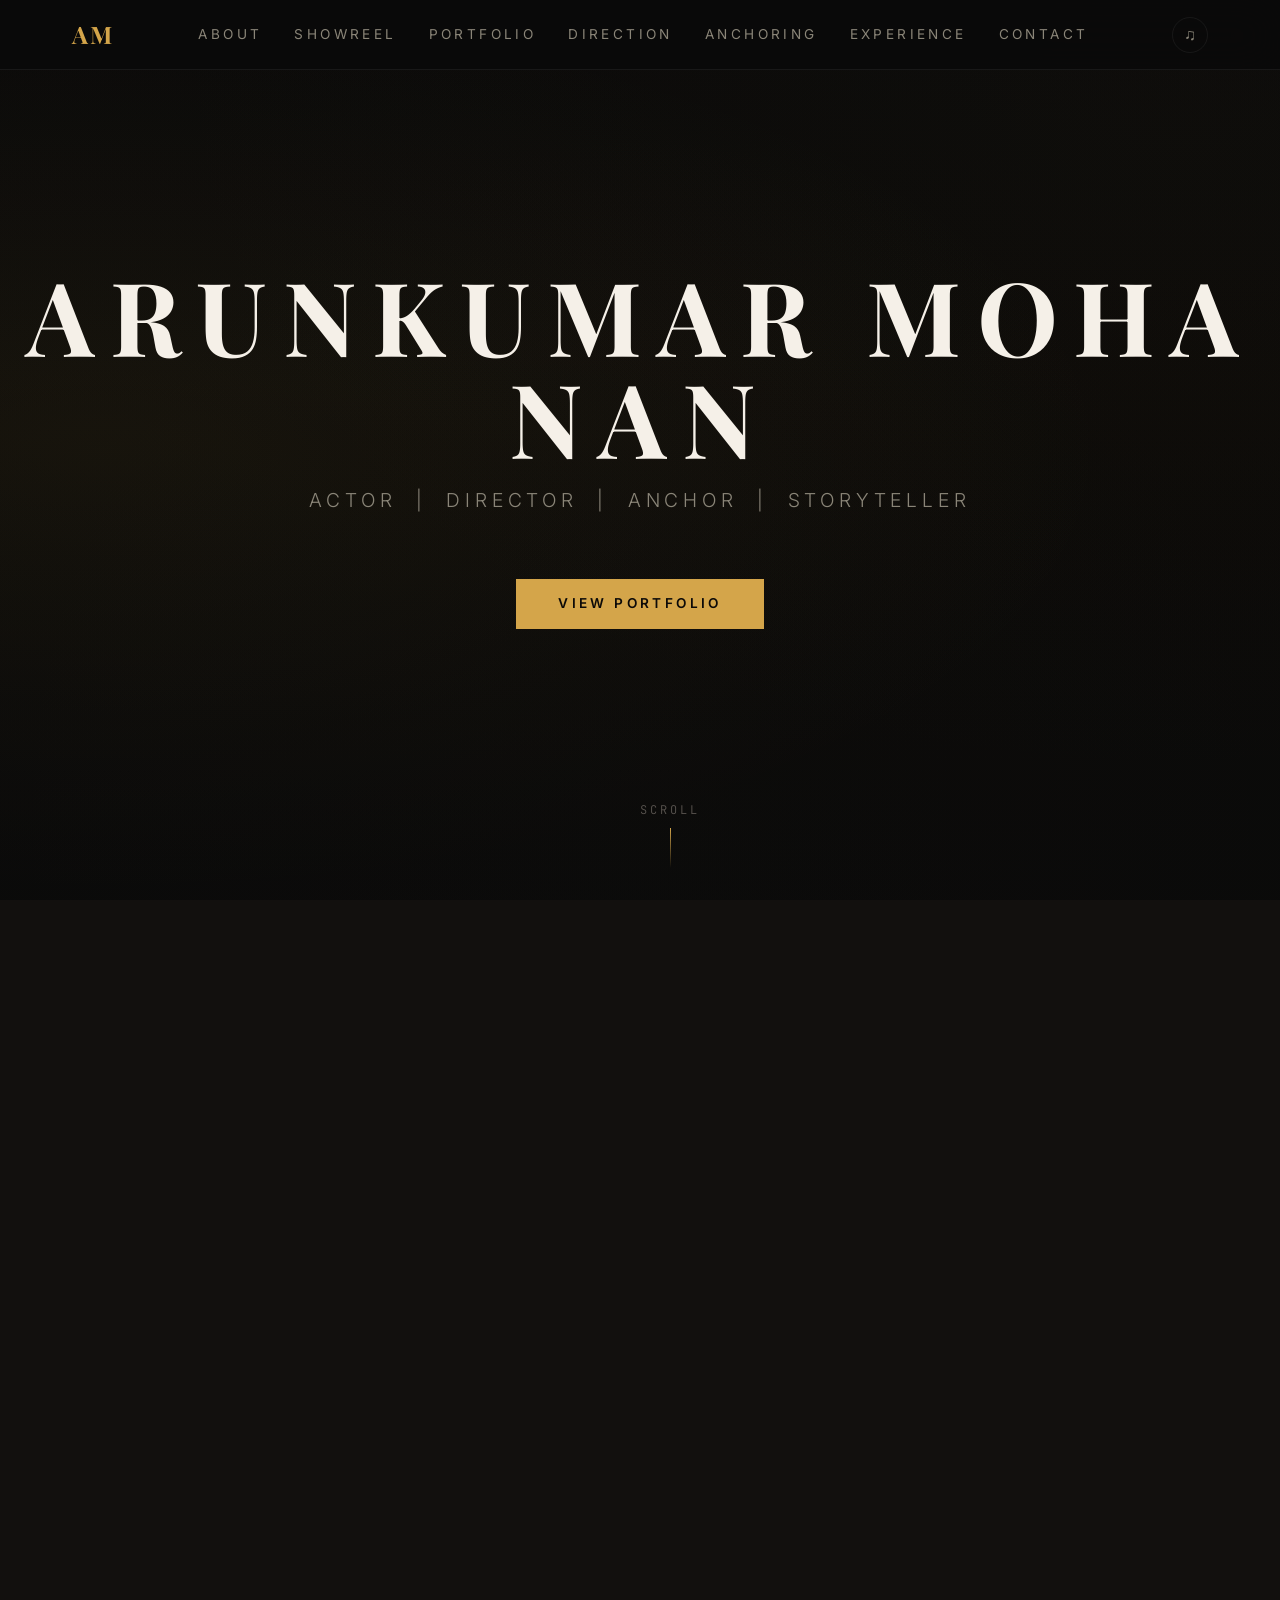
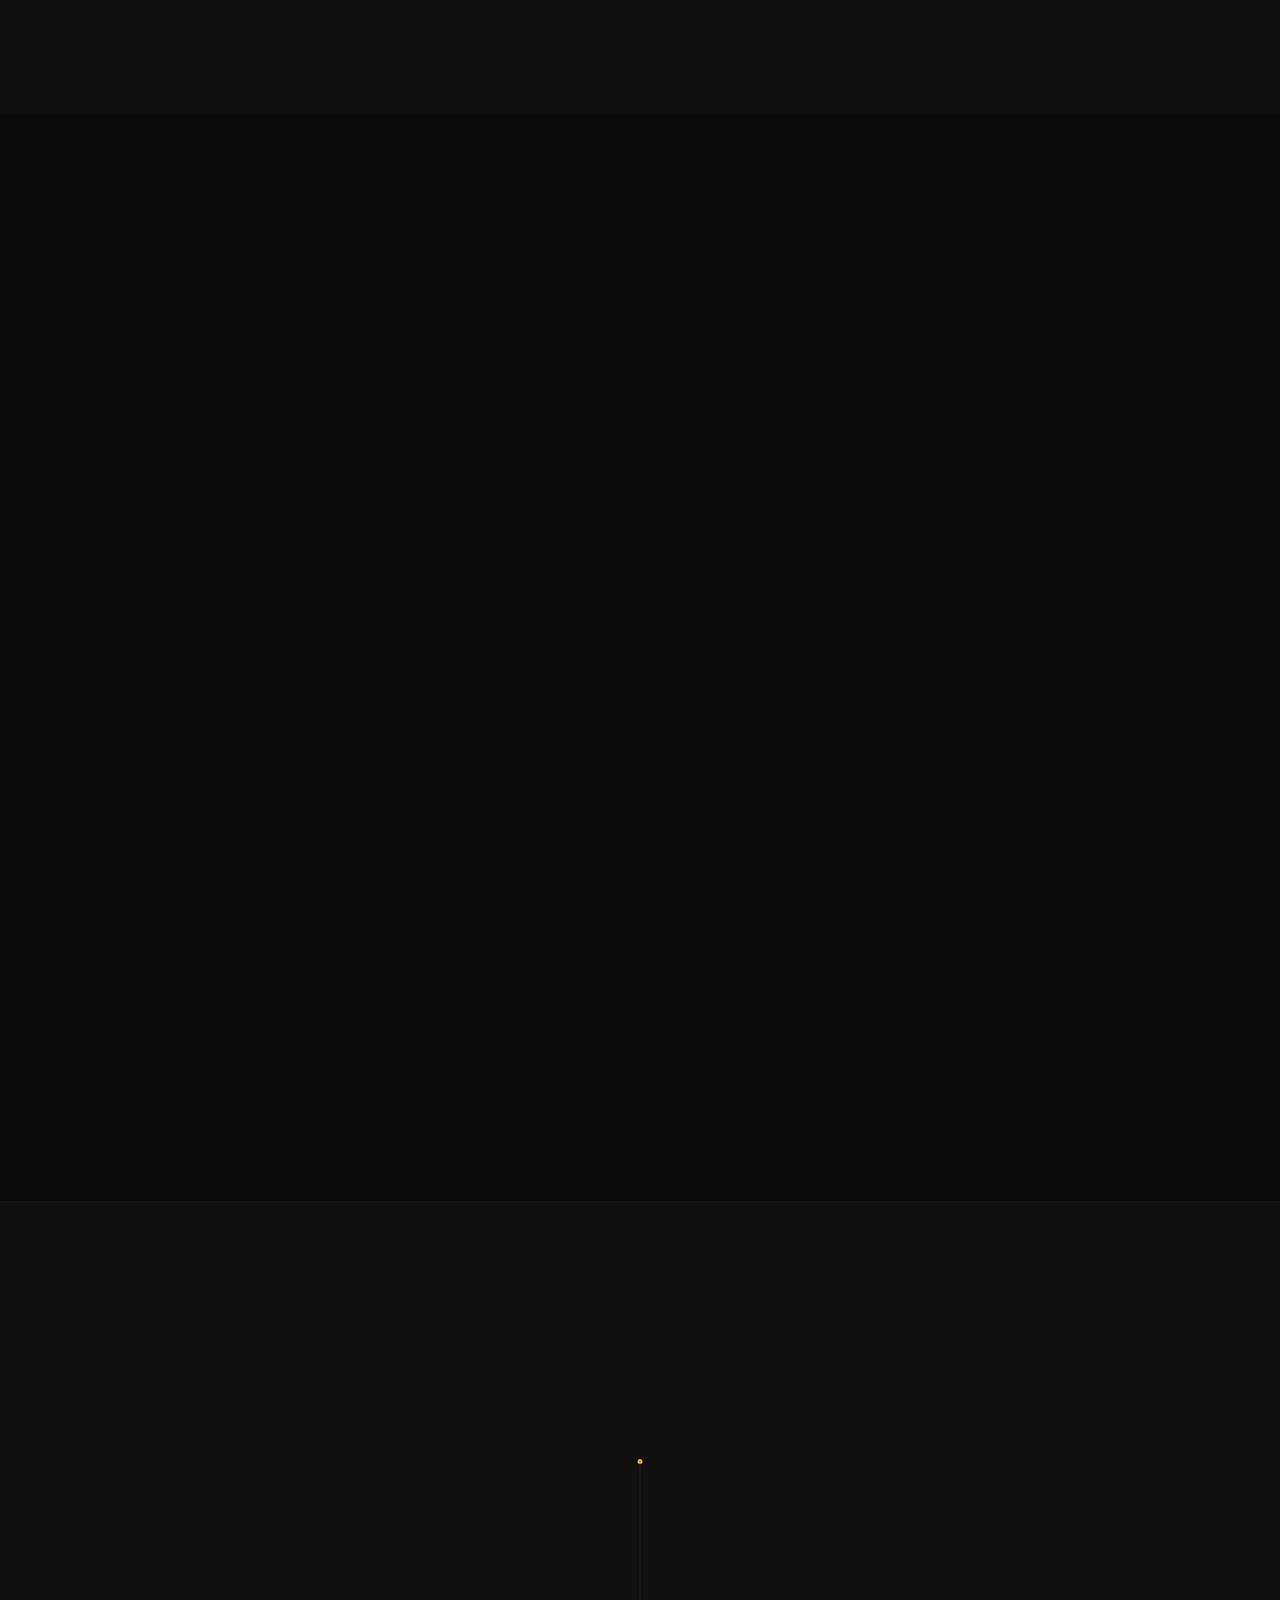
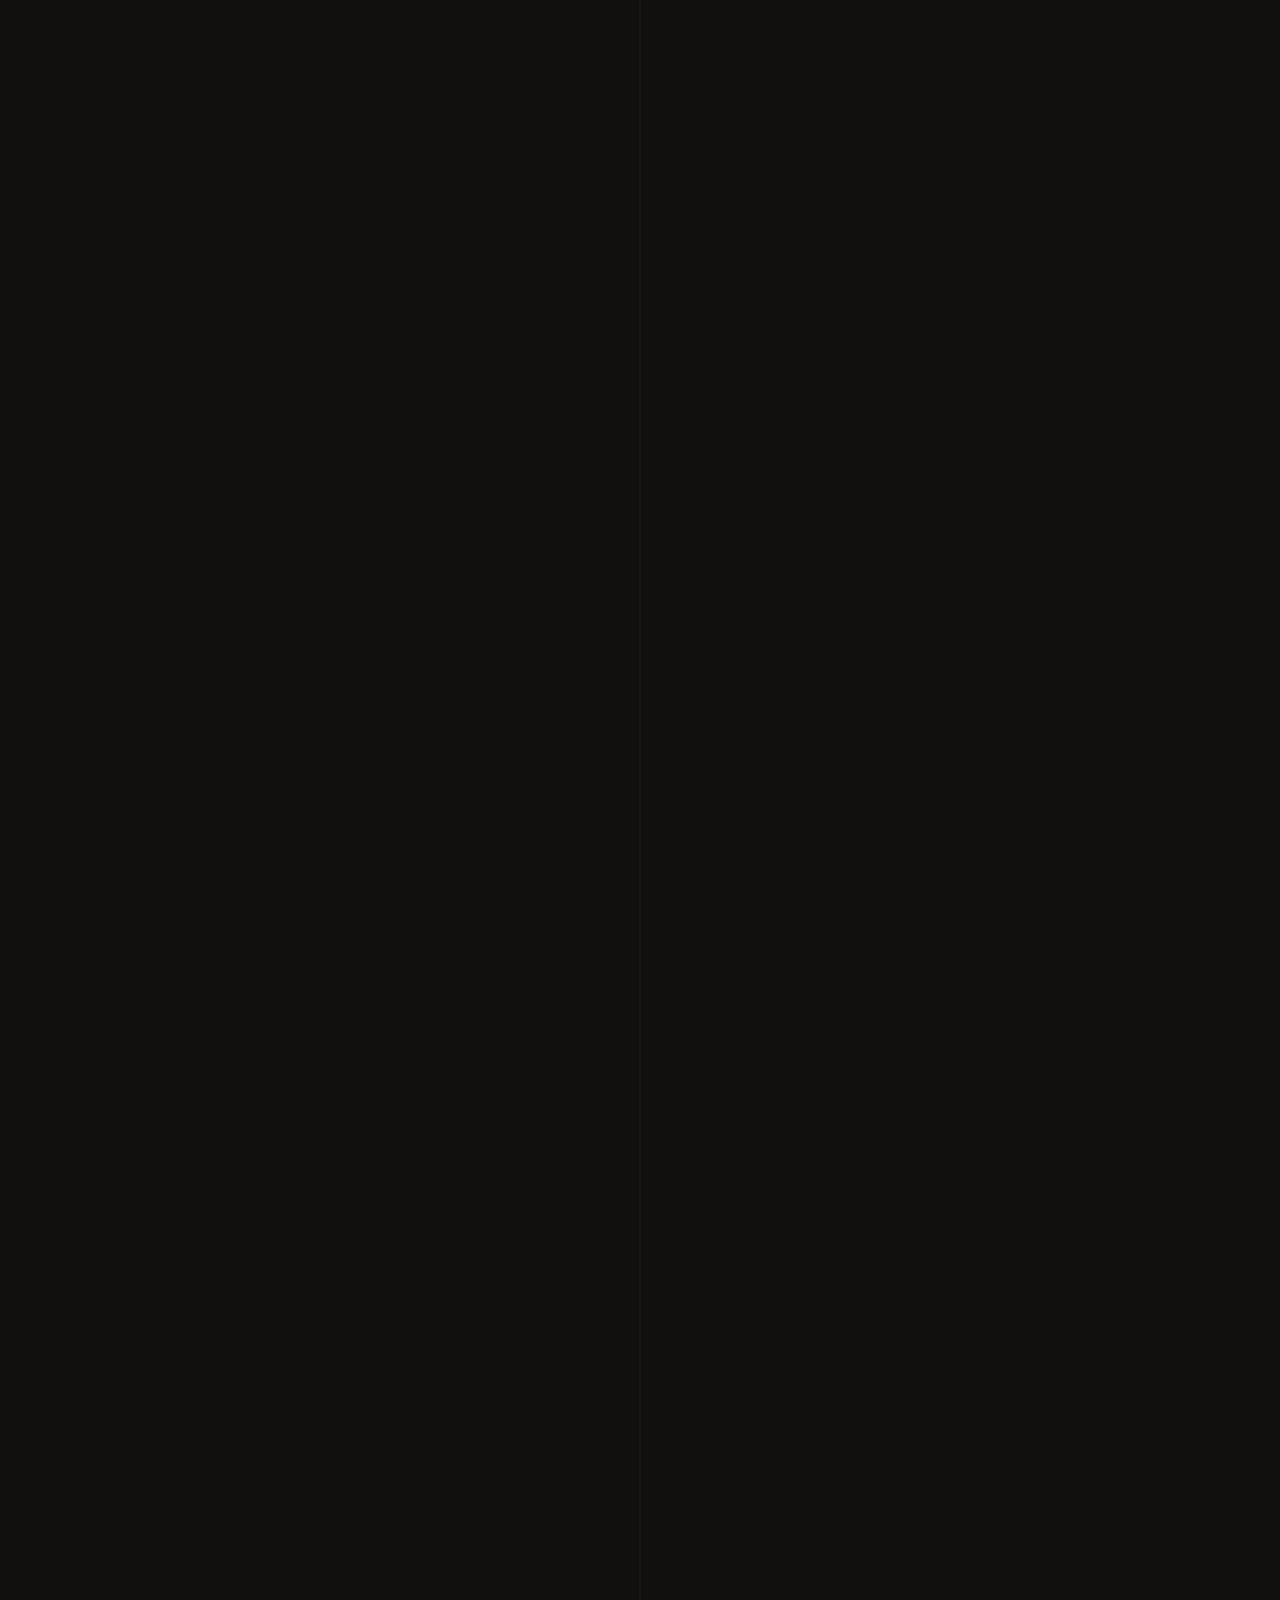
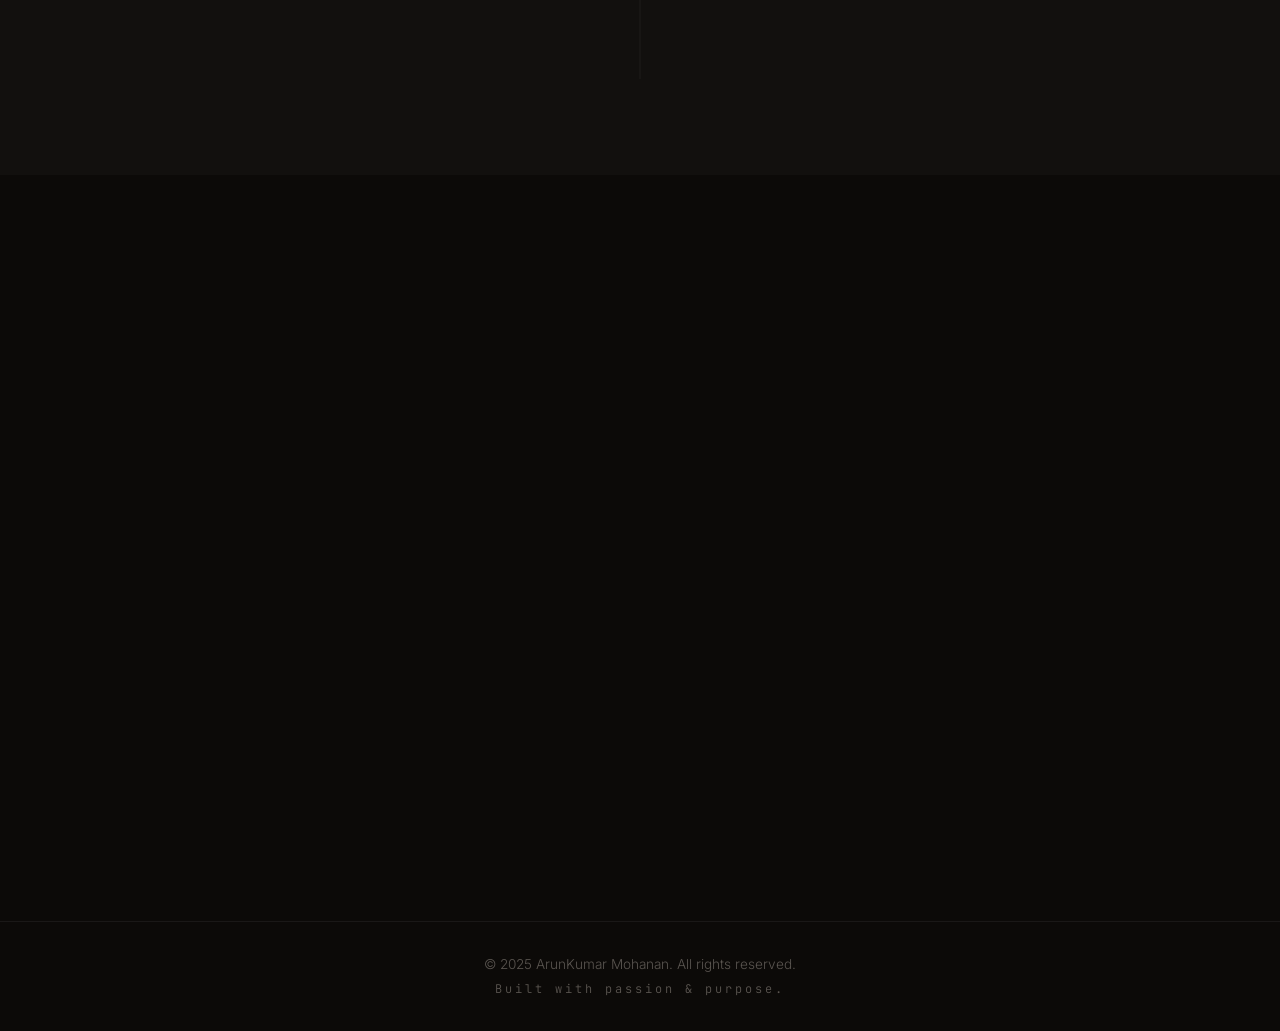
==== index.html @ f127c364 "Add Anchoring section, asset folder structure, and guide - New Anchoring & Hosting section with stat" ====
<!DOCTYPE html>
<html lang="en">
<head>
  <meta charset="UTF-8">
  <meta name="viewport" content="width=device-width, initial-scale=1.0">
  <meta name="description" content="ArunKumar Mohanan — Actor, Director, Anchor & Storyteller. Official portfolio showcasing film, direction, anchoring, and creative work.">
  <meta property="og:title" content="ArunKumar Mohanan — Actor | Director | Anchor | Storyteller">
  <meta property="og:description" content="Cinematic portfolio of ArunKumar Mohanan. LV Prasad trained. Actor, Director, and Event Anchor.">
  <meta property="og:type" content="website">
  <title>ArunKumar Mohanan — Actor | Director | Anchor</title>

  <!-- Google Fonts -->
  <link rel="preconnect" href="https://fonts.googleapis.com">
  <link rel="preconnect" href="https://fonts.gstatic.com" crossorigin>
  <link href="https://fonts.googleapis.com/css2?family=Playfair+Display:ital,wght@0,400;0,700;1,400&family=Inter:wght@300;400;600&family=JetBrains+Mono:wght@400&display=swap" rel="stylesheet">

  <!-- Stylesheets -->
  <link rel="stylesheet" href="css/reset.css">
  <link rel="stylesheet" href="css/variables.css">
  <link rel="stylesheet" href="css/layout.css">
  <link rel="stylesheet" href="css/sections.css">
  <link rel="stylesheet" href="css/animations.css">
  <link rel="stylesheet" href="css/effects.css">
  <link rel="stylesheet" href="css/responsive.css">
</head>
<body>

  <!-- ============================================
       CINEMATIC LOADER
       ============================================ -->
  <div id="loader" class="loader">
    <div class="loader__content">
      <p class="loader__text" id="loader-text">Loading Scene...</p>
      <div class="loader__bar">
        <div class="loader__bar-fill" id="loader-bar"></div>
      </div>
    </div>
  </div>

  <!-- ============================================
       NAVIGATION
       ============================================ -->
  <nav class="nav" id="nav">
    <div class="nav__inner container">
      <a href="#hero" class="nav__logo">AM</a>

      <!-- Mobile hamburger (CSS checkbox hack) -->
      <input type="checkbox" id="nav-toggle" class="nav__toggle-input" aria-label="Toggle navigation">
      <label for="nav-toggle" class="nav__hamburger" aria-label="Menu">
        <span></span><span></span><span></span>
      </label>

      <ul class="nav__links">
        <li><a href="#about">About</a></li>
        <li><a href="#showreel">Showreel</a></li>
        <li><a href="#portfolio">Portfolio</a></li>
        <li><a href="#direction">Direction</a></li>
        <li><a href="#anchoring">Anchoring</a></li>
        <li><a href="#experience">Experience</a></li>
        <li><a href="#contact">Contact</a></li>
      </ul>

      <!-- Music toggle -->
      <button class="nav__music-btn" id="music-toggle" aria-label="Toggle background music" title="Toggle Music">
        <span class="music-icon">&#9835;</span>
      </button>
    </div>
  </nav>

  <!-- ============================================
       HERO SECTION
       ============================================ -->
  <section id="hero" class="hero">
    <!-- REPLACE: Add hero-video.mp4 to assets/video/ and uncomment the video tag below -->
    <!-- <video class="hero__video" autoplay muted loop playsinline>
      <source src="assets/video/hero-video.mp4" type="video/mp4">
    </video> -->
    <div class="hero__bg-animated" data-parallax-speed="0.4"></div>
    <div class="hero__overlay"></div>
    <div class="hero__content">
      <h1 class="hero__name" id="hero-name">ARUNKUMAR MOHANAN</h1>
      <!-- REPLACE: Change the tagline -->
      <p class="hero__tagline">Actor &nbsp;|&nbsp; Director &nbsp;|&nbsp; Anchor &nbsp;|&nbsp; Storyteller</p>
      <a href="#portfolio" class="hero__cta">View Portfolio</a>
    </div>
    <div class="hero__scroll-indicator">
      <span>Scroll</span>
      <div class="hero__scroll-line"></div>
    </div>
  </section>

  <!-- ============================================
       ABOUT SECTION
       ============================================ -->
  <section id="about" class="section about">
    <div class="container">
      <div class="about__grid">
        <div class="about__image-col reveal reveal-left">
          <!-- REPLACE: Swap this Unsplash image with your actual headshot -->
          <div class="about__image-placeholder">
            <img src="https://images.unsplash.com/photo-1506794778202-cad84cf45f1d?w=600&h=800&fit=crop&crop=face" alt="ArunKumar Mohanan — Headshot" class="about__image-real">
          </div>
        </div>
        <div class="about__text-col">
          <h2 class="section__heading reveal">
            <span class="section__heading-label">01</span>
            About
          </h2>
          <div class="section__divider reveal"></div>
          <p class="about__bio reveal" style="--reveal-delay: 0.1s">
            Some people find cinema. Cinema found me. I am ArunKumar Mohanan — an actor and director who believes that the most powerful stories are the ones that leave you breathless and changed.
          </p>
          <p class="about__bio reveal" style="--reveal-delay: 0.2s">
            Trained in both acting and direction at the prestigious LV Prasad Film Institute, I bring a dual perspective to every project — understanding the craft from both sides of the lens. My debut short film "Expectation" reached over 5.7 million viewers and was selected for the Chennai Short Film Festival, proving that authentic stories find their audience.
          </p>
          <p class="about__bio reveal" style="--reveal-delay: 0.3s">
            Rooted in South Indian cinema's rich tradition of emotional storytelling, I chase characters that live in the grey — conflicted, raw, and deeply human. Whether performing or directing, my purpose remains the same: to make the audience feel something they cannot forget.
          </p>
          <blockquote class="about__quote reveal" style="--reveal-delay: 0.4s">
            "Cinema is not what you see. It is what you feel long after the screen goes dark."
          </blockquote>
        </div>
      </div>
    </div>
  </section>

  <!-- ============================================
       SHOWREEL SECTION
       ============================================ -->
  <section id="showreel" class="section showreel">
    <div class="container">
      <h2 class="section__heading reveal">
        <span class="section__heading-label">02</span>
        Showreel
      </h2>
      <div class="section__divider reveal"></div>

      <!-- REPLACE: Add your showreel embed URL (YouTube/Vimeo) -->
      <div class="showreel__player reveal" style="--reveal-delay: 0.2s">
        <div class="showreel__placeholder">
          <div class="showreel__play-btn">
            <svg viewBox="0 0 24 24" fill="currentColor"><polygon points="5,3 19,12 5,21"/></svg>
          </div>
          <span class="showreel__label">SHOWREEL 2025</span>
          <p class="showreel__sublabel">Click to play &middot; 02:45</p>
        </div>
      </div>

      <!-- Scene thumbnails -->
      <div class="showreel__thumbnails reveal-stagger">
        <!-- REPLACE: Add scene thumbnail images -->
        <div class="showreel__thumb reveal">
          <div class="showreel__thumb-placeholder" style="--thumb-hue: 220">
            <span>Scene 01</span>
          </div>
        </div>
        <div class="showreel__thumb reveal">
          <div class="showreel__thumb-placeholder" style="--thumb-hue: 30">
            <span>Scene 02</span>
          </div>
        </div>
        <div class="showreel__thumb reveal">
          <div class="showreel__thumb-placeholder" style="--thumb-hue: 350">
            <span>Scene 03</span>
          </div>
        </div>
        <div class="showreel__thumb reveal">
          <div class="showreel__thumb-placeholder" style="--thumb-hue: 160">
            <span>Scene 04</span>
          </div>
        </div>
      </div>
    </div>
  </section>

  <!-- ============================================
       ACTING PORTFOLIO / GALLERY
       ============================================ -->
  <section id="portfolio" class="section portfolio">
    <div class="container">
      <h2 class="section__heading reveal">
        <span class="section__heading-label">03</span>
        Acting Portfolio
      </h2>
      <div class="section__divider reveal"></div>

      <!-- Filter buttons -->
      <div class="portfolio__filters reveal" style="--reveal-delay: 0.1s">
        <button class="portfolio__filter-btn active" data-filter="all">All</button>
        <button class="portfolio__filter-btn" data-filter="film-stills">Film Stills</button>
        <button class="portfolio__filter-btn" data-filter="photoshoots">Photoshoots</button>
        <button class="portfolio__filter-btn" data-filter="bts">Behind the Scenes</button>
      </div>

      <!-- Gallery grid — REPLACE: Swap Unsplash URLs with your actual photos -->
      <div class="portfolio__grid" id="acting-gallery">
        <div class="portfolio__item reveal" data-category="film-stills">
          <img class="portfolio__item-img" src="https://images.unsplash.com/photo-1485846234645-a62644f84728?w=500&h=625&fit=crop" alt="Expectation — Film Still" loading="lazy">
          <div class="portfolio__item-overlay">
            <span class="portfolio__item-category">Film Still</span>
            <h3 class="portfolio__item-title">Expectation</h3>
            <span class="portfolio__item-view">View</span>
          </div>
        </div>
        <div class="portfolio__item reveal" data-category="photoshoots">
          <img class="portfolio__item-img" src="https://images.unsplash.com/photo-1507003211169-0a1dd7228f2d?w=500&h=625&fit=crop&crop=face" alt="Portrait Session" loading="lazy">
          <div class="portfolio__item-overlay">
            <span class="portfolio__item-category">Photoshoot</span>
            <h3 class="portfolio__item-title">Portrait Session</h3>
            <span class="portfolio__item-view">View</span>
          </div>
        </div>
        <div class="portfolio__item reveal" data-category="film-stills">
          <img class="portfolio__item-img" src="https://images.unsplash.com/photo-1440404653325-ab127d49abc1?w=500&h=625&fit=crop" alt="Am I Selected — Film Still" loading="lazy">
          <div class="portfolio__item-overlay">
            <span class="portfolio__item-category">Film Still</span>
            <h3 class="portfolio__item-title">Am I Selected</h3>
            <span class="portfolio__item-view">View</span>
          </div>
        </div>
        <div class="portfolio__item reveal" data-category="bts">
          <img class="portfolio__item-img" src="https://images.unsplash.com/photo-1524712245354-2c4e5e7121c0?w=500&h=625&fit=crop" alt="Behind the Scenes — On Set" loading="lazy">
          <div class="portfolio__item-overlay">
            <span class="portfolio__item-category">Behind the Scenes</span>
            <h3 class="portfolio__item-title">On Set — LV Prasad</h3>
            <span class="portfolio__item-view">View</span>
          </div>
        </div>
        <div class="portfolio__item reveal" data-category="photoshoots">
          <img class="portfolio__item-img" src="https://images.unsplash.com/photo-1492288991661-058aa541ff43?w=500&h=625&fit=crop&crop=face" alt="Dramatic Portrait" loading="lazy">
          <div class="portfolio__item-overlay">
            <span class="portfolio__item-category">Photoshoot</span>
            <h3 class="portfolio__item-title">Dramatic Portrait</h3>
            <span class="portfolio__item-view">View</span>
          </div>
        </div>
        <div class="portfolio__item reveal" data-category="film-stills">
          <img class="portfolio__item-img" src="https://images.unsplash.com/photo-1478720568477-152d9b164e26?w=500&h=625&fit=crop" alt="Cinematic Frame" loading="lazy">
          <div class="portfolio__item-overlay">
            <span class="portfolio__item-category">Film Still</span>
            <h3 class="portfolio__item-title">Cinematic Frame</h3>
            <span class="portfolio__item-view">View</span>
          </div>
        </div>
        <div class="portfolio__item reveal" data-category="bts">
          <img class="portfolio__item-img" src="https://images.unsplash.com/photo-1518676590747-1e3dcf5a04b2?w=500&h=625&fit=crop" alt="Behind the Scenes — Direction" loading="lazy">
          <div class="portfolio__item-overlay">
            <span class="portfolio__item-category">Behind the Scenes</span>
            <h3 class="portfolio__item-title">Director's Chair</h3>
            <span class="portfolio__item-view">View</span>
          </div>
        </div>
        <div class="portfolio__item reveal" data-category="photoshoots">
          <img class="portfolio__item-img" src="https://images.unsplash.com/photo-1531746020798-e6953c6e8e04?w=500&h=625&fit=crop&crop=face" alt="Moody Portrait" loading="lazy">
          <div class="portfolio__item-overlay">
            <span class="portfolio__item-category">Photoshoot</span>
            <h3 class="portfolio__item-title">Moody Lighting</h3>
            <span class="portfolio__item-view">View</span>
          </div>
        </div>
        <div class="portfolio__item reveal" data-category="film-stills">
          <img class="portfolio__item-img" src="https://images.unsplash.com/photo-1536440136628-849c177e76a1?w=500&h=625&fit=crop" alt="Cinema Frame" loading="lazy">
          <div class="portfolio__item-overlay">
            <span class="portfolio__item-category">Film Still</span>
            <h3 class="portfolio__item-title">The Frame</h3>
            <span class="portfolio__item-view">View</span>
          </div>
        </div>
      </div>
    </div>
  </section>

  <!-- ============================================
       DIRECTION PORTFOLIO
       ============================================ -->
  <section id="direction" class="section direction">
    <div class="container">
      <h2 class="section__heading reveal">
        <span class="section__heading-label">04</span>
        As a Director
      </h2>
      <div class="section__divider reveal"></div>
      <p class="direction__intro reveal" style="--reveal-delay: 0.1s">
        Stories I've shaped from behind the lens — exploring silence, tension, and the human condition.
      </p>

      <!-- Direction filter buttons -->
      <div class="portfolio__filters reveal" style="--reveal-delay: 0.15s">
        <button class="portfolio__filter-btn active" data-filter="all" data-gallery="direction">All</button>
        <button class="portfolio__filter-btn" data-filter="short-film" data-gallery="direction">Short Films</button>
        <button class="portfolio__filter-btn" data-filter="web-series" data-gallery="direction">Web Series</button>
        <button class="portfolio__filter-btn" data-filter="commercial" data-gallery="direction">Commercials</button>
      </div>

      <!-- Direction projects grid -->
      <div class="direction__grid" id="direction-gallery">
        <div class="direction__card reveal" data-category="short-film">
          <div class="direction__card-visual" style="--dir-hue: 35; --dir-accent: #6b5a2a">
            <div class="direction__card-badge">Writer &bull; Director &bull; Actor &bull; Editor</div>
            <div class="direction__card-play">
              <svg viewBox="0 0 24 24" fill="currentColor"><polygon points="5,3 19,12 5,21"/></svg>
            </div>
            <div class="direction__card-views">5.7M+ Views</div>
          </div>
          <div class="direction__card-info">
            <span class="direction__card-meta">Short Film &middot; 2017</span>
            <h3 class="direction__card-title">Expectation</h3>
            <p class="direction__card-synopsis">A breakout short film that captured 5.7 million hearts. Selected at the Chennai Short Film Festival. Written, directed, acted in, and edited single-handedly.</p>
            <span class="direction__card-cta">View Project &rarr;</span>
          </div>
        </div>

        <div class="direction__card reveal" data-category="short-film">
          <div class="direction__card-visual" style="--dir-hue: 210; --dir-accent: #2a4a6b">
            <div class="direction__card-badge">Director</div>
            <div class="direction__card-play">
              <svg viewBox="0 0 24 24" fill="currentColor"><polygon points="5,3 19,12 5,21"/></svg>
            </div>
          </div>
          <div class="direction__card-info">
            <span class="direction__card-meta">Short Film &middot; 2025</span>
            <h3 class="direction__card-title">Am I Selected</h3>
            <p class="direction__card-synopsis">A tense, intimate short exploring the anxiety of auditions and the vulnerability of chasing dreams. Screened at LV Prasad Film Institute.</p>
            <span class="direction__card-cta">View Project &rarr;</span>
          </div>
        </div>

        <div class="direction__card reveal" data-category="commercial">
          <div class="direction__card-visual" style="--dir-hue: 160; --dir-accent: #2a6b4a">
            <div class="direction__card-badge">Director</div>
            <div class="direction__card-play">
              <svg viewBox="0 0 24 24" fill="currentColor"><polygon points="5,3 19,12 5,21"/></svg>
            </div>
          </div>
          <div class="direction__card-info">
            <span class="direction__card-meta">Commercial &middot; Ad Film</span>
            <h3 class="direction__card-title">Easwari Engineering College</h3>
            <p class="direction__card-synopsis">Institutional brand film showcasing campus life, innovation, and student energy. Directed the full production from concept to delivery.</p>
            <span class="direction__card-cta">View Project &rarr;</span>
          </div>
        </div>

        <div class="direction__card reveal" data-category="web-series">
          <div class="direction__card-visual" style="--dir-hue: 270; --dir-accent: #4a2a6b">
            <div class="direction__card-badge">Co-Director</div>
            <div class="direction__card-play">
              <svg viewBox="0 0 24 24" fill="currentColor"><polygon points="5,3 19,12 5,21"/></svg>
            </div>
          </div>
          <div class="direction__card-info">
            <span class="direction__card-meta">Web Series &middot; YouTube</span>
            <h3 class="direction__card-title">YouTube Web Series</h3>
            <p class="direction__card-synopsis">Co-directed a multi-episode web series for YouTube, managing creative vision, blocking, and on-set direction across the full season.</p>
            <span class="direction__card-cta">View Project &rarr;</span>
          </div>
        </div>
      </div>
    </div>
  </section>

  <!-- ============================================
       ANCHORING / EVENT HOSTING SECTION
       ============================================ -->
  <section id="anchoring" class="section anchoring">
    <div class="container">
      <h2 class="section__heading reveal">
        <span class="section__heading-label">05</span>
        Anchoring &amp; Hosting
      </h2>
      <div class="section__divider reveal"></div>
      <p class="anchoring__intro reveal" style="--reveal-delay: 0.1s">
        From college fests to corporate stages — commanding the mic, connecting with crowds, and turning every event into an unforgettable experience.
      </p>

      <!-- Anchoring stats -->
      <div class="anchoring__stats reveal" style="--reveal-delay: 0.2s">
        <div class="anchoring__stat">
          <span class="anchoring__stat-number">50+</span>
          <span class="anchoring__stat-label">Events Hosted</span>
        </div>
        <div class="anchoring__stat">
          <span class="anchoring__stat-number">Bilingual</span>
          <span class="anchoring__stat-label">English &amp; Tamil</span>
        </div>
        <div class="anchoring__stat">
          <span class="anchoring__stat-number">5+</span>
          <span class="anchoring__stat-label">Years Experience</span>
        </div>
      </div>

      <!-- Anchoring categories filter -->
      <div class="portfolio__filters reveal" style="--reveal-delay: 0.25s">
        <button class="portfolio__filter-btn active" data-filter="all" data-gallery="anchoring">All</button>
        <button class="portfolio__filter-btn" data-filter="corporate" data-gallery="anchoring">Corporate</button>
        <button class="portfolio__filter-btn" data-filter="college" data-gallery="anchoring">College Fests</button>
        <button class="portfolio__filter-btn" data-filter="cultural" data-gallery="anchoring">Cultural Events</button>
      </div>

      <!-- Anchoring gallery grid — REPLACE: Swap Unsplash URLs with your actual event photos -->
      <div class="anchoring__grid" id="anchoring-gallery">
        <div class="anchoring__card reveal" data-category="college">
          <div class="anchoring__card-visual">
            <img src="https://images.unsplash.com/photo-1540575467063-178a50c2df87?w=800&h=500&fit=crop" alt="College Fest Hosting" loading="lazy">
            <div class="anchoring__card-overlay">
              <span class="anchoring__card-type">College Fest</span>
            </div>
          </div>
          <div class="anchoring__card-info">
            <h3 class="anchoring__card-title">Annual College Festival</h3>
            <p class="anchoring__card-desc">Hosted the main stage events — from cultural performances to celebrity interactions — energizing an audience of 3000+.</p>
          </div>
        </div>

        <div class="anchoring__card reveal" data-category="corporate">
          <div class="anchoring__card-visual">
            <img src="https://images.unsplash.com/photo-1475721027785-f74eccf877e2?w=800&h=500&fit=crop" alt="Corporate Event" loading="lazy">
            <div class="anchoring__card-overlay">
              <span class="anchoring__card-type">Corporate</span>
            </div>
          </div>
          <div class="anchoring__card-info">
            <h3 class="anchoring__card-title">Corporate Conference</h3>
            <p class="anchoring__card-desc">Emceed corporate conferences and product launches with a polished, professional delivery.</p>
          </div>
        </div>

        <div class="anchoring__card reveal" data-category="cultural">
          <div class="anchoring__card-visual">
            <img src="https://images.unsplash.com/photo-1492684223066-81342ee5ff30?w=800&h=500&fit=crop" alt="Cultural Event" loading="lazy">
            <div class="anchoring__card-overlay">
              <span class="anchoring__card-type">Cultural Event</span>
            </div>
          </div>
          <div class="anchoring__card-info">
            <h3 class="anchoring__card-title">Cultural Celebrations</h3>
            <p class="anchoring__card-desc">Anchored traditional and cultural events, seamlessly switching between Tamil and English to connect with diverse audiences.</p>
          </div>
        </div>

        <div class="anchoring__card reveal" data-category="college">
          <div class="anchoring__card-visual">
            <img src="https://images.unsplash.com/photo-1501281668745-f7f57925c3b4?w=800&h=500&fit=crop" alt="Stage Performance" loading="lazy">
            <div class="anchoring__card-overlay">
              <span class="anchoring__card-type">College Fest</span>
            </div>
          </div>
          <div class="anchoring__card-info">
            <h3 class="anchoring__card-title">Inter-College Competition</h3>
            <p class="anchoring__card-desc">High-energy hosting for inter-college competitions — managing time, crowd, and spontaneous moments with ease.</p>
          </div>
        </div>

        <div class="anchoring__card reveal" data-category="corporate">
          <div class="anchoring__card-visual">
            <img src="https://images.unsplash.com/photo-1511578314322-379afb476865?w=800&h=500&fit=crop" alt="Award Ceremony" loading="lazy">
            <div class="anchoring__card-overlay">
              <span class="anchoring__card-type">Corporate</span>
            </div>
          </div>
          <div class="anchoring__card-info">
            <h3 class="anchoring__card-title">Award Ceremony</h3>
            <p class="anchoring__card-desc">Hosted award ceremonies with a mix of gravitas and warmth, keeping the audience engaged through hours of programming.</p>
          </div>
        </div>

        <div class="anchoring__card reveal" data-category="cultural">
          <div class="anchoring__card-visual">
            <img src="https://images.unsplash.com/photo-1429962714451-bb934ecdc4ec?w=800&h=500&fit=crop" alt="Music Concert" loading="lazy">
            <div class="anchoring__card-overlay">
              <span class="anchoring__card-type">Cultural Event</span>
            </div>
          </div>
          <div class="anchoring__card-info">
            <h3 class="anchoring__card-title">Live Music Concert</h3>
            <p class="anchoring__card-desc">Anchored live music events, introducing artists, engaging the crowd, and keeping the energy at its peak.</p>
          </div>
        </div>
      </div>

      <!-- Testimonial -->
      <blockquote class="anchoring__testimonial reveal" style="--reveal-delay: 0.3s">
        <p>"ArunKumar brings an infectious energy to every stage. His ability to read the room and adapt on the fly makes him one of the best anchors we've worked with."</p>
        <cite>&mdash; Event Organizer</cite>
      </blockquote>
    </div>
  </section>

  <!-- ============================================
       SKILLS SECTION
       ============================================ -->
  <section id="skills" class="section skills">
    <div class="container">
      <h2 class="section__heading reveal">
        <span class="section__heading-label">06</span>
        Skills & Training
      </h2>
      <div class="section__divider reveal"></div>

      <div class="skills__grid">
        <!-- Acting Skills -->
        <div class="skills__category reveal">
          <h3 class="skills__category-title">Acting</h3>
          <div class="skills__items">
            <div class="skills__item">
              <div class="skills__ring" data-percent="95">
                <svg viewBox="0 0 100 100"><circle cx="50" cy="50" r="45"/><circle cx="50" cy="50" r="45" class="skills__ring-fill"/></svg>
              </div>
              <span class="skills__item-label">Method Acting</span>
            </div>
            <div class="skills__item">
              <div class="skills__ring" data-percent="88">
                <svg viewBox="0 0 100 100"><circle cx="50" cy="50" r="45"/><circle cx="50" cy="50" r="45" class="skills__ring-fill"/></svg>
              </div>
              <span class="skills__item-label">Improvisation</span>
            </div>
            <div class="skills__item">
              <div class="skills__ring" data-percent="82">
                <svg viewBox="0 0 100 100"><circle cx="50" cy="50" r="45"/><circle cx="50" cy="50" r="45" class="skills__ring-fill"/></svg>
              </div>
              <span class="skills__item-label">Classical Theatre</span>
            </div>
            <div class="skills__item">
              <div class="skills__ring" data-percent="90">
                <svg viewBox="0 0 100 100"><circle cx="50" cy="50" r="45"/><circle cx="50" cy="50" r="45" class="skills__ring-fill"/></svg>
              </div>
              <span class="skills__item-label">Comedy</span>
            </div>
          </div>
        </div>

        <!-- Movement Skills -->
        <div class="skills__category reveal" style="--reveal-delay: 0.15s">
          <h3 class="skills__category-title">Movement</h3>
          <div class="skills__items">
            <div class="skills__item">
              <div class="skills__ring" data-percent="85">
                <svg viewBox="0 0 100 100"><circle cx="50" cy="50" r="45"/><circle cx="50" cy="50" r="45" class="skills__ring-fill"/></svg>
              </div>
              <span class="skills__item-label">Contemporary Dance</span>
            </div>
            <div class="skills__item">
              <div class="skills__ring" data-percent="78">
                <svg viewBox="0 0 100 100"><circle cx="50" cy="50" r="45"/><circle cx="50" cy="50" r="45" class="skills__ring-fill"/></svg>
              </div>
              <span class="skills__item-label">Stage Combat</span>
            </div>
            <div class="skills__item">
              <div class="skills__ring" data-percent="80">
                <svg viewBox="0 0 100 100"><circle cx="50" cy="50" r="45"/><circle cx="50" cy="50" r="45" class="skills__ring-fill"/></svg>
              </div>
              <span class="skills__item-label">Martial Arts</span>
            </div>
          </div>
        </div>

        <!-- Direction Skills -->
        <div class="skills__category reveal" style="--reveal-delay: 0.3s">
          <h3 class="skills__category-title">Direction</h3>
          <div class="skills__items">
            <div class="skills__item">
              <div class="skills__ring" data-percent="92">
                <svg viewBox="0 0 100 100"><circle cx="50" cy="50" r="45"/><circle cx="50" cy="50" r="45" class="skills__ring-fill"/></svg>
              </div>
              <span class="skills__item-label">Screenwriting</span>
            </div>
            <div class="skills__item">
              <div class="skills__ring" data-percent="87">
                <svg viewBox="0 0 100 100"><circle cx="50" cy="50" r="45"/><circle cx="50" cy="50" r="45" class="skills__ring-fill"/></svg>
              </div>
              <span class="skills__item-label">Cinematography</span>
            </div>
            <div class="skills__item">
              <div class="skills__ring" data-percent="83">
                <svg viewBox="0 0 100 100"><circle cx="50" cy="50" r="45"/><circle cx="50" cy="50" r="45" class="skills__ring-fill"/></svg>
              </div>
              <span class="skills__item-label">Editing</span>
            </div>
          </div>
        </div>

        <!-- Languages -->
        <div class="skills__category reveal" style="--reveal-delay: 0.45s">
          <h3 class="skills__category-title">Languages</h3>
          <div class="skills__items skills__items--languages">
            <div class="skills__lang">
              <span class="skills__lang-name">English</span>
              <div class="skills__lang-bar"><div class="skills__lang-fill" style="--lang-percent: 90%"></div></div>
              <span class="skills__lang-level">Fluent</span>
            </div>
            <div class="skills__lang">
              <span class="skills__lang-name">Tamil</span>
              <div class="skills__lang-bar"><div class="skills__lang-fill" style="--lang-percent: 95%"></div></div>
              <span class="skills__lang-level">Native</span>
            </div>
          </div>
        </div>
      </div>
    </div>
  </section>

  <!-- ============================================
       EXPERIENCE TIMELINE
       ============================================ -->
  <section id="experience" class="section experience">
    <div class="container">
      <h2 class="section__heading reveal">
        <span class="section__heading-label">07</span>
        Experience
      </h2>
      <div class="section__divider reveal"></div>

      <div class="timeline">
        <div class="timeline__line"></div>

        <div class="timeline__item timeline__item--left reveal">
          <div class="timeline__content">
            <span class="timeline__year">2025</span>
            <span class="timeline__badge timeline__badge--film">Short Film</span>
            <h3 class="timeline__title">Am I Selected</h3>
            <p class="timeline__role">Lead Actor</p>
            <p class="timeline__desc">A powerful short film exploring the raw vulnerability of auditions. Screened at LV Prasad Film Institute.</p>
          </div>
        </div>

        <div class="timeline__item timeline__item--right reveal">
          <div class="timeline__content">
            <span class="timeline__year">2025</span>
            <span class="timeline__badge timeline__badge--direction">Direction</span>
            <h3 class="timeline__title">Am I Selected</h3>
            <p class="timeline__role">Director</p>
            <p class="timeline__desc">Directed this intimate short from script to screen. Screened at LV Prasad Film Institute.</p>
          </div>
        </div>

        <div class="timeline__item timeline__item--left reveal">
          <div class="timeline__content">
            <span class="timeline__year">2025</span>
            <span class="timeline__badge timeline__badge--training">Training</span>
            <h3 class="timeline__title">LV Prasad Film Institute</h3>
            <p class="timeline__role">Full Course &mdash; Acting & Direction</p>
            <p class="timeline__desc">Completed comprehensive training in acting and direction at one of India's most prestigious film institutes.</p>
          </div>
        </div>

        <div class="timeline__item timeline__item--right reveal">
          <div class="timeline__content">
            <span class="timeline__year">2024</span>
            <span class="timeline__badge timeline__badge--tv">Web Series</span>
            <h3 class="timeline__title">YouTube Web Series</h3>
            <p class="timeline__role">Co-Director</p>
            <p class="timeline__desc">Co-directed a multi-episode web series, managing creative vision and on-set direction across the full season.</p>
          </div>
        </div>

        <div class="timeline__item timeline__item--left reveal">
          <div class="timeline__content">
            <span class="timeline__year">2024</span>
            <span class="timeline__badge timeline__badge--commercial">Commercial</span>
            <h3 class="timeline__title">Easwari Engineering College</h3>
            <p class="timeline__role">Director</p>
            <p class="timeline__desc">Directed the official institutional ad film. Full creative ownership from concept through final delivery.</p>
          </div>
        </div>

        <div class="timeline__item timeline__item--right reveal">
          <div class="timeline__content">
            <span class="timeline__year">2017</span>
            <span class="timeline__badge timeline__badge--direction">Direction</span>
            <h3 class="timeline__title">Expectation</h3>
            <p class="timeline__role">Writer &bull; Director &bull; Actor &bull; Editor</p>
            <p class="timeline__desc">Breakout short film with 5.7M+ views. Selected at Chennai Short Film Festival. A one-man creative force — wrote, directed, acted, and edited.</p>
          </div>
        </div>
      </div>
    </div>
  </section>

  <!-- ============================================
       CONTACT SECTION
       ============================================ -->
  <section id="contact" class="section contact">
    <div class="container">
      <h2 class="section__heading reveal">
        <span class="section__heading-label">08</span>
        Get in Touch
      </h2>
      <div class="section__divider reveal"></div>

      <div class="contact__grid">
        <div class="contact__info reveal">
          <p class="contact__tagline">Open for acting roles, direction projects, and creative collaborations.</p>

          <div class="contact__details">
            <a href="mailto:arunaaron85@gmail.com" class="contact__link">
              <span class="contact__link-icon">&#9993;</span>
              arunaaron85@gmail.com
            </a>
            <a href="tel:+919486276429" class="contact__link">
              <span class="contact__link-icon">&#9742;</span>
              +91 94862 76429
            </a>
            <a href="https://www.instagram.com/the_arun_ak?igsh=NWc4cG1sYWVtdjBq" target="_blank" rel="noopener" class="contact__link">
              <span class="contact__link-icon">&#9733;</span>
              @the_arun_ak
            </a>
          </div>

          <div class="contact__availability">
            <span class="contact__status-dot"></span>
            Currently available for projects
          </div>
        </div>

        <form class="contact__form reveal" id="contact-form" style="--reveal-delay: 0.2s">
          <div class="contact__form-row">
            <div class="contact__field">
              <input type="text" id="name" name="name" required placeholder=" ">
              <label for="name">Your Name</label>
            </div>
            <div class="contact__field">
              <input type="email" id="email" name="email" required placeholder=" ">
              <label for="email">Email Address</label>
            </div>
          </div>
          <div class="contact__field">
            <input type="text" id="subject" name="subject" required placeholder=" ">
            <label for="subject">Subject</label>
          </div>
          <div class="contact__field">
            <textarea id="message" name="message" rows="5" required placeholder=" "></textarea>
            <label for="message">Your Message</label>
          </div>
          <button type="submit" class="contact__submit">
            Send Message
            <span class="contact__submit-arrow">&rarr;</span>
          </button>
          <!-- Success message (hidden by default) -->
          <div class="contact__success" id="form-success">
            <span>&#10003;</span> Thank you! Your message has been received.
          </div>
        </form>
      </div>
    </div>
  </section>

  <!-- ============================================
       FOOTER
       ============================================ -->
  <footer class="footer">
    <div class="container">
      <div class="footer__inner">
        <p class="footer__copy">&copy; 2025 ArunKumar Mohanan. All rights reserved.</p>
        <p class="footer__tagline">Built with passion &amp; purpose.</p>
      </div>
    </div>
  </footer>

  <!-- Lightbox -->
  <div class="lightbox" id="lightbox">
    <button class="lightbox__close" aria-label="Close">&times;</button>
    <button class="lightbox__prev" aria-label="Previous">&lsaquo;</button>
    <button class="lightbox__next" aria-label="Next">&rsaquo;</button>
    <div class="lightbox__content" id="lightbox-content"></div>
  </div>

  <!-- Background Music -->
  <!-- REPLACE: Add ambient-bg.mp3 to assets/audio/ -->
  <audio id="bg-music" loop preload="none">
    <source src="assets/audio/ambient-bg.mp3" type="audio/mpeg">
  </audio>

  <!-- Scripts -->
  <script src="js/loader.js"></script>
  <script src="js/scroll-animations.js"></script>
  <script src="js/parallax.js"></script>
  <script src="js/gallery.js"></script>
  <script src="js/grain.js"></script>
  <script src="js/cursor.js"></script>
  <script src="js/music.js"></script>
  <script src="js/smooth-scroll.js"></script>
  <script src="js/main.js"></script>
</body>
</html>
---- css/variables.css ----
/* ============================================
   DESIGN TOKENS — Edit this file to rebrand
   ============================================ */

:root {
  /* Colors — Warm Cinematic Theme */
  --color-bg-primary:      #0c0a08;
  --color-bg-secondary:    #12100e;
  --color-bg-card:         #1a1710;
  --color-bg-card-hover:   #22201a;
  --color-text-primary:    #f5f0e8;
  --color-text-secondary:  #8a8578;
  --color-text-muted:      #5a5550;
  --color-accent:          #d4a54a;
  --color-accent-hover:    #e6b85a;
  --color-accent-subtle:   rgba(212, 165, 74, 0.12);
  --color-accent-glow:     rgba(212, 165, 74, 0.25);
  --color-border:          rgba(255, 255, 255, 0.06);
  --color-border-hover:    rgba(255, 255, 255, 0.12);
  --color-overlay:         rgba(0, 0, 0, 0.7);
  --color-overlay-light:   rgba(0, 0, 0, 0.4);

  /* Badge colors */
  --color-badge-film:      #c9a84c;
  --color-badge-tv:        #4ca0c9;
  --color-badge-theatre:   #c94c7c;
  --color-badge-direction: #7c4cc9;
  --color-badge-commercial:#4cc97c;
  --color-badge-training:  #8a8578;

  /* Typography */
  --font-display:    'Playfair Display', Georgia, serif;
  --font-body:       'Inter', -apple-system, sans-serif;
  --font-mono:       'JetBrains Mono', 'Courier New', monospace;

  --fs-hero-name:        clamp(3rem, 8vw, 8rem);
  --fs-hero-tagline:     clamp(0.85rem, 1.5vw, 1.25rem);
  --fs-section-heading:  clamp(2rem, 5vw, 3.5rem);
  --fs-body:             clamp(0.95rem, 1.1vw, 1.05rem);
  --fs-small:            0.85rem;
  --fs-xs:               0.75rem;

  --fw-light:     300;
  --fw-regular:   400;
  --fw-semibold:  600;
  --fw-bold:      700;

  --ls-wide:    0.25em;
  --ls-normal:  0.04em;
  --ls-tight:   -0.02em;

  --lh-tight:   1.2;
  --lh-normal:  1.6;
  --lh-loose:   1.8;

  /* Spacing (8px base) */
  --space-2xs:  0.25rem;
  --space-xs:   0.5rem;
  --space-sm:   1rem;
  --space-md:   2rem;
  --space-lg:   4rem;
  --space-xl:   6rem;
  --space-2xl:  8rem;

  --section-padding: var(--space-xl) var(--space-md);
  --container-max:   1200px;
  --container-wide:  1400px;

  /* Transitions */
  --ease-out:        cubic-bezier(0.4, 0, 0.2, 1);
  --ease-out-expo:   cubic-bezier(0.16, 1, 0.3, 1);
  --ease-in-out:     cubic-bezier(0.4, 0, 0.6, 1);

  --t-fast:    0.2s var(--ease-out);
  --t-medium:  0.5s var(--ease-out);
  --t-slow:    0.8s var(--ease-out-expo);
  --t-reveal:  1s var(--ease-out-expo);

  /* Effects */
  --grain-opacity:  0.04;
  --nav-height:     70px;
  --border-radius:  4px;
}
---- css/layout.css ----
/* ============================================
   LAYOUT — Containers, Grid, Section Base
   ============================================ */

.container {
  width: 100%;
  max-width: var(--container-max);
  margin: 0 auto;
  padding: 0 var(--space-md);
}

.container--wide {
  max-width: var(--container-wide);
}

.section {
  padding: var(--section-padding);
  position: relative;
}

.section:nth-child(even) {
  background-color: var(--color-bg-secondary);
}

/* Section headings */
.section__heading {
  font-size: var(--fs-section-heading);
  font-weight: var(--fw-regular);
  color: var(--color-text-primary);
  letter-spacing: var(--ls-tight);
  margin-bottom: var(--space-xs);
  position: relative;
}

.section__heading-label {
  font-family: var(--font-mono);
  font-size: var(--fs-xs);
  color: var(--color-accent);
  letter-spacing: var(--ls-wide);
  display: block;
  margin-bottom: var(--space-xs);
  text-transform: uppercase;
}

.section__divider {
  width: 60px;
  height: 1px;
  background: var(--color-accent);
  margin-bottom: var(--space-lg);
  position: relative;
}

.section__divider::after {
  content: '';
  position: absolute;
  left: 0;
  top: -2px;
  width: 6px;
  height: 6px;
  background: var(--color-accent);
  border-radius: 50%;
}
---- css/sections.css ----
/* ============================================
   NAVIGATION
   ============================================ */

.nav {
  position: fixed;
  top: 0;
  left: 0;
  right: 0;
  z-index: 1000;
  height: var(--nav-height);
  background: rgba(10, 10, 10, 0.85);
  backdrop-filter: blur(20px);
  -webkit-backdrop-filter: blur(20px);
  border-bottom: 1px solid var(--color-border);
  transition: transform 0.4s var(--ease-out), background 0.4s var(--ease-out);
}

.nav__inner {
  display: flex;
  align-items: center;
  justify-content: space-between;
  height: 100%;
}

.nav__logo {
  font-family: var(--font-display);
  font-size: 1.5rem;
  font-weight: var(--fw-bold);
  color: var(--color-accent);
  letter-spacing: 0.1em;
}

.nav__toggle-input {
  display: none;
}

.nav__hamburger {
  display: none;
  flex-direction: column;
  gap: 5px;
  cursor: pointer;
  z-index: 1001;
  padding: 5px;
}

.nav__hamburger span {
  display: block;
  width: 24px;
  height: 2px;
  background: var(--color-text-primary);
  transition: var(--t-fast);
}

.nav__links {
  display: flex;
  align-items: center;
  gap: var(--space-md);
}

.nav__links a {
  font-size: var(--fs-small);
  font-weight: var(--fw-regular);
  letter-spacing: var(--ls-wide);
  text-transform: uppercase;
  color: var(--color-text-secondary);
  transition: color var(--t-fast);
  position: relative;
}

.nav__links a::after {
  content: '';
  position: absolute;
  bottom: -4px;
  left: 50%;
  width: 0;
  height: 1px;
  background: var(--color-accent);
  transition: width 0.3s var(--ease-out), left 0.3s var(--ease-out);
}

.nav__links a:hover,
.nav__links a.active {
  color: var(--color-text-primary);
}

.nav__links a:hover::after,
.nav__links a.active::after {
  width: 100%;
  left: 0;
}

.nav__music-btn {
  width: 36px;
  height: 36px;
  border-radius: 50%;
  border: 1px solid var(--color-border);
  display: flex;
  align-items: center;
  justify-content: center;
  font-size: 1rem;
  color: var(--color-text-secondary);
  transition: var(--t-fast);
}

.nav__music-btn:hover,
.nav__music-btn.playing {
  border-color: var(--color-accent);
  color: var(--color-accent);
}

.nav__music-btn.playing {
  animation: musicPulse 1.5s ease-in-out infinite;
}

/* ============================================
   HERO SECTION
   ============================================ */

.hero {
  position: relative;
  height: 100vh;
  min-height: 600px;
  display: flex;
  align-items: center;
  justify-content: center;
  overflow: hidden;
}

.hero__bg-animated {
  position: absolute;
  inset: -20%;
  background:
    radial-gradient(ellipse at 20% 50%, rgba(201, 168, 76, 0.08) 0%, transparent 50%),
    radial-gradient(ellipse at 80% 20%, rgba(100, 80, 40, 0.06) 0%, transparent 50%),
    radial-gradient(ellipse at 50% 80%, rgba(60, 50, 30, 0.05) 0%, transparent 50%),
    linear-gradient(180deg, #0a0a0a 0%, #0d0b08 50%, #0a0a0a 100%);
  animation: heroBgDrift 20s ease-in-out infinite alternate;
}

.hero__video {
  position: absolute;
  inset: 0;
  width: 100%;
  height: 100%;
  object-fit: cover;
}

.hero__overlay {
  position: absolute;
  inset: 0;
  background: linear-gradient(
    180deg,
    rgba(10, 10, 10, 0.4) 0%,
    rgba(10, 10, 10, 0.2) 40%,
    rgba(10, 10, 10, 0.6) 100%
  );
}

.hero__content {
  position: relative;
  z-index: 2;
  text-align: center;
}

.hero__name {
  font-size: var(--fs-hero-name);
  font-weight: var(--fw-bold);
  letter-spacing: 0.15em;
  color: var(--color-text-primary);
  line-height: 1;
  margin-bottom: var(--space-sm);
}

.hero__name .char {
  display: inline-block;
  opacity: 0;
  transform: translateY(40px);
  animation: charReveal 0.6s var(--ease-out-expo) forwards;
}

.hero__tagline {
  font-family: var(--font-body);
  font-size: var(--fs-hero-tagline);
  font-weight: var(--fw-light);
  letter-spacing: var(--ls-wide);
  color: var(--color-text-secondary);
  text-transform: uppercase;
  margin-bottom: var(--space-lg);
  opacity: 0;
  animation: fadeInUp 0.8s var(--ease-out-expo) 1.5s forwards;
}

.hero__cta {
  display: inline-block;
  padding: 14px 42px;
  font-size: var(--fs-small);
  font-weight: var(--fw-semibold);
  letter-spacing: var(--ls-wide);
  text-transform: uppercase;
  color: var(--color-bg-primary);
  background: var(--color-accent);
  position: relative;
  overflow: hidden;
  opacity: 0;
  animation: fadeInUp 0.8s var(--ease-out-expo) 1.8s forwards;
  transition: transform var(--t-fast), box-shadow var(--t-fast);
}

.hero__cta:hover {
  transform: translateY(-2px);
  box-shadow: 0 8px 30px var(--color-accent-glow);
}

.hero__cta::before {
  content: '';
  position: absolute;
  inset: 0;
  background: linear-gradient(90deg, transparent, rgba(255,255,255,0.2), transparent);
  transform: translateX(-100%);
  transition: transform 0.6s var(--ease-out);
}

.hero__cta:hover::before {
  transform: translateX(100%);
}

.hero__scroll-indicator {
  position: absolute;
  bottom: var(--space-md);
  left: 50%;
  transform: translateX(-50%);
  display: flex;
  flex-direction: column;
  align-items: center;
  gap: var(--space-xs);
  opacity: 0;
  animation: fadeInUp 0.8s var(--ease-out-expo) 2.2s forwards;
}

.hero__scroll-indicator span {
  font-family: var(--font-mono);
  font-size: var(--fs-xs);
  letter-spacing: var(--ls-wide);
  color: var(--color-text-muted);
  text-transform: uppercase;
}

.hero__scroll-line {
  width: 1px;
  height: 40px;
  background: linear-gradient(180deg, var(--color-accent), transparent);
  animation: scrollLine 2s ease-in-out infinite;
}

/* ============================================
   ABOUT SECTION
   ============================================ */

.about__grid {
  display: grid;
  grid-template-columns: 1fr 1.5fr;
  gap: var(--space-lg);
  align-items: start;
}

.about__image-placeholder {
  aspect-ratio: 3/4;
  background: linear-gradient(135deg, #1a1a1a, #252520);
  position: relative;
  overflow: hidden;
}

.about__image-frame {
  position: absolute;
  inset: 0;
  display: flex;
  flex-direction: column;
  align-items: center;
  justify-content: center;
  border: 1px solid var(--color-border);
}

.about__image-silhouette {
  width: 80px;
  height: 80px;
  border-radius: 50%;
  background: var(--color-border);
  margin-bottom: var(--space-sm);
}

.about__image-label {
  font-family: var(--font-mono);
  font-size: var(--fs-xs);
  color: var(--color-text-muted);
  letter-spacing: var(--ls-wide);
}

.about__image-placeholder::before {
  content: '';
  position: absolute;
  top: -1px;
  left: -1px;
  right: -1px;
  bottom: -1px;
  border: 1px solid var(--color-accent);
  transform: translate(8px, 8px);
  pointer-events: none;
}

.about__bio {
  font-size: var(--fs-body);
  color: var(--color-text-secondary);
  margin-bottom: var(--space-sm);
  line-height: var(--lh-loose);
}

.about__quote {
  margin-top: var(--space-md);
  padding-left: var(--space-md);
  border-left: 2px solid var(--color-accent);
  font-family: var(--font-display);
  font-style: italic;
  font-size: 1.15rem;
  color: var(--color-text-primary);
  line-height: var(--lh-normal);
}

/* ============================================
   SHOWREEL SECTION
   ============================================ */

.showreel__player {
  aspect-ratio: 16/9;
  max-width: 900px;
  margin: 0 auto var(--space-lg);
  position: relative;
  overflow: hidden;
  background: var(--color-bg-card);
  border: 1px solid var(--color-border);
  cursor: pointer;
}

.showreel__placeholder {
  position: absolute;
  inset: 0;
  display: flex;
  flex-direction: column;
  align-items: center;
  justify-content: center;
  background:
    radial-gradient(ellipse at center, rgba(201, 168, 76, 0.05) 0%, transparent 60%),
    linear-gradient(135deg, #0d0d0d, #1a1816);
}

.showreel__play-btn {
  width: 80px;
  height: 80px;
  border-radius: 50%;
  border: 2px solid var(--color-accent);
  display: flex;
  align-items: center;
  justify-content: center;
  margin-bottom: var(--space-sm);
  transition: var(--t-medium);
}

.showreel__play-btn svg {
  width: 24px;
  height: 24px;
  color: var(--color-accent);
  margin-left: 4px;
}

.showreel__player:hover .showreel__play-btn {
  background: var(--color-accent);
  transform: scale(1.1);
}

.showreel__player:hover .showreel__play-btn svg {
  color: var(--color-bg-primary);
}

.showreel__label {
  font-family: var(--font-mono);
  font-size: var(--fs-small);
  letter-spacing: var(--ls-wide);
  color: var(--color-text-primary);
  text-transform: uppercase;
}

.showreel__sublabel {
  font-size: var(--fs-xs);
  color: var(--color-text-muted);
  margin-top: var(--space-2xs);
}

.showreel__thumbnails {
  display: grid;
  grid-template-columns: repeat(4, 1fr);
  gap: var(--space-sm);
  max-width: 900px;
  margin: 0 auto;
}

.showreel__thumb {
  aspect-ratio: 16/9;
  overflow: hidden;
  cursor: pointer;
  border: 1px solid var(--color-border);
  transition: var(--t-fast);
}

.showreel__thumb:hover {
  border-color: var(--color-accent);
}

.showreel__thumb-placeholder {
  width: 100%;
  height: 100%;
  display: flex;
  align-items: center;
  justify-content: center;
  background: linear-gradient(
    135deg,
    hsl(var(--thumb-hue, 220) 15% 10%),
    hsl(var(--thumb-hue, 220) 10% 15%)
  );
}

.showreel__thumb-placeholder span {
  font-family: var(--font-mono);
  font-size: var(--fs-xs);
  color: var(--color-text-muted);
  letter-spacing: var(--ls-wide);
  text-transform: uppercase;
}

/* ============================================
   ACTING PORTFOLIO / GALLERY
   ============================================ */

.portfolio__filters {
  display: flex;
  flex-wrap: wrap;
  gap: var(--space-xs);
  margin-bottom: var(--space-lg);
}

.portfolio__filter-btn {
  padding: 8px 20px;
  font-size: var(--fs-small);
  letter-spacing: var(--ls-normal);
  color: var(--color-text-secondary);
  border: 1px solid var(--color-border);
  transition: var(--t-fast);
}

.portfolio__filter-btn:hover {
  border-color: var(--color-text-secondary);
  color: var(--color-text-primary);
}

.portfolio__filter-btn.active {
  background: var(--color-accent);
  border-color: var(--color-accent);
  color: var(--color-bg-primary);
}

.portfolio__grid {
  display: grid;
  grid-template-columns: repeat(3, 1fr);
  gap: var(--space-sm);
}

.portfolio__item {
  position: relative;
  aspect-ratio: 4/5;
  overflow: hidden;
  cursor: pointer;
}

.portfolio__item-bg {
  position: absolute;
  inset: 0;
  background: linear-gradient(
    135deg,
    hsl(var(--item-hue, 220) var(--item-sat, 20%) 8%),
    hsl(var(--item-hue, 220) var(--item-sat, 20%) 14%),
    hsl(var(--item-hue, 220) var(--item-sat, 20%) 10%)
  );
  transition: transform var(--t-medium);
}

.portfolio__item-img {
  position: absolute;
  inset: 0;
  width: 100%;
  height: 100%;
  object-fit: cover;
  transition: transform var(--t-medium);
}

.portfolio__item:hover .portfolio__item-bg,
.portfolio__item:hover .portfolio__item-img {
  transform: scale(1.05);
}

/* About section real image */
.about__image-real {
  width: 100%;
  height: 100%;
  object-fit: cover;
}

.portfolio__item-overlay {
  position: absolute;
  inset: 0;
  background: linear-gradient(180deg, transparent 40%, rgba(0,0,0,0.8) 100%);
  display: flex;
  flex-direction: column;
  justify-content: flex-end;
  padding: var(--space-md);
  transition: background var(--t-medium);
}

.portfolio__item:hover .portfolio__item-overlay {
  background: linear-gradient(180deg, transparent 20%, rgba(0,0,0,0.9) 100%);
}

.portfolio__item-category {
  font-family: var(--font-mono);
  font-size: var(--fs-xs);
  color: var(--color-accent);
  letter-spacing: var(--ls-wide);
  text-transform: uppercase;
  margin-bottom: var(--space-2xs);
}

.portfolio__item-title {
  font-family: var(--font-display);
  font-size: 1.25rem;
  color: var(--color-text-primary);
  margin-bottom: var(--space-xs);
}

.portfolio__item-view {
  font-size: var(--fs-small);
  color: var(--color-accent);
  letter-spacing: var(--ls-wide);
  text-transform: uppercase;
  opacity: 0;
  transform: translateY(10px);
  transition: opacity var(--t-fast), transform var(--t-fast);
}

.portfolio__item:hover .portfolio__item-view {
  opacity: 1;
  transform: translateY(0);
}

/* Item hidden state for filtering */
.portfolio__item.hidden {
  opacity: 0;
  transform: scale(0.9);
  pointer-events: none;
  position: absolute;
  width: 0;
  height: 0;
  overflow: hidden;
}

/* ============================================
   DIRECTION PORTFOLIO
   ============================================ */

.direction__intro {
  font-size: 1.1rem;
  color: var(--color-text-secondary);
  max-width: 600px;
  margin-bottom: var(--space-md);
  line-height: var(--lh-loose);
}

.direction__grid {
  display: grid;
  grid-template-columns: repeat(2, 1fr);
  gap: var(--space-md);
}

.direction__card {
  background: var(--color-bg-card);
  border: 1px solid var(--color-border);
  overflow: hidden;
  transition: border-color var(--t-fast), transform var(--t-fast);
  cursor: pointer;
}

.direction__card:hover {
  border-color: var(--color-border-hover);
  transform: translateY(-4px);
}

.direction__card.hidden {
  opacity: 0;
  transform: scale(0.9);
  pointer-events: none;
  position: absolute;
  width: 0;
  height: 0;
  overflow: hidden;
}

.direction__card-visual {
  aspect-ratio: 16/9;
  position: relative;
  background: linear-gradient(
    135deg,
    hsl(var(--dir-hue, 210) 25% 8%),
    hsl(var(--dir-hue, 210) 20% 16%),
    hsl(var(--dir-hue, 210) 15% 10%)
  );
  overflow: hidden;
}

.direction__card-visual::after {
  content: '';
  position: absolute;
  inset: 0;
  background: linear-gradient(180deg, transparent 50%, rgba(0,0,0,0.6) 100%);
}

.direction__card-badge {
  position: absolute;
  top: var(--space-sm);
  left: var(--space-sm);
  z-index: 2;
  padding: 4px 12px;
  font-family: var(--font-mono);
  font-size: var(--fs-xs);
  letter-spacing: var(--ls-normal);
  background: rgba(0, 0, 0, 0.6);
  border: 1px solid var(--color-border);
  color: var(--color-accent);
  backdrop-filter: blur(8px);
}

.direction__card-play {
  position: absolute;
  top: 50%;
  left: 50%;
  transform: translate(-50%, -50%);
  z-index: 2;
  width: 50px;
  height: 50px;
  border-radius: 50%;
  border: 2px solid rgba(255,255,255,0.4);
  display: flex;
  align-items: center;
  justify-content: center;
  opacity: 0;
  transition: var(--t-fast);
}

.direction__card:hover .direction__card-play {
  opacity: 1;
}

.direction__card-play svg {
  width: 16px;
  height: 16px;
  color: white;
  margin-left: 2px;
}

.direction__card-views {
  position: absolute;
  bottom: var(--space-sm);
  right: var(--space-sm);
  z-index: 2;
  padding: 4px 12px;
  font-family: var(--font-mono);
  font-size: var(--fs-xs);
  font-weight: var(--fw-semibold);
  letter-spacing: var(--ls-normal);
  background: var(--color-accent);
  color: var(--color-bg-primary);
}

.direction__card-info {
  padding: var(--space-md);
}

.direction__card-meta {
  font-family: var(--font-mono);
  font-size: var(--fs-xs);
  color: var(--color-text-muted);
  letter-spacing: var(--ls-normal);
  text-transform: uppercase;
}

.direction__card-title {
  font-family: var(--font-display);
  font-size: 1.35rem;
  color: var(--color-text-primary);
  margin: var(--space-xs) 0;
}

.direction__card-synopsis {
  font-size: var(--fs-small);
  color: var(--color-text-secondary);
  line-height: var(--lh-normal);
  margin-bottom: var(--space-sm);
}

.direction__card-cta {
  font-size: var(--fs-small);
  color: var(--color-accent);
  letter-spacing: var(--ls-normal);
  transition: letter-spacing var(--t-fast);
}

.direction__card:hover .direction__card-cta {
  letter-spacing: 0.1em;
}

/* ============================================
   ANCHORING / EVENT HOSTING SECTION
   ============================================ */

.anchoring__intro {
  font-size: 1.1rem;
  color: var(--color-text-secondary);
  max-width: 650px;
  margin-bottom: var(--space-md);
  line-height: var(--lh-loose);
}

.anchoring__stats {
  display: flex;
  gap: var(--space-lg);
  margin-bottom: var(--space-lg);
  padding: var(--space-md) 0;
  border-top: 1px solid var(--color-border);
  border-bottom: 1px solid var(--color-border);
}

.anchoring__stat {
  text-align: center;
  flex: 1;
}

.anchoring__stat-number {
  display: block;
  font-family: var(--font-display);
  font-size: clamp(1.5rem, 3vw, 2.5rem);
  font-weight: var(--fw-bold);
  color: var(--color-accent);
  line-height: 1.2;
  margin-bottom: var(--space-2xs);
}

.anchoring__stat-label {
  font-family: var(--font-mono);
  font-size: var(--fs-xs);
  color: var(--color-text-muted);
  letter-spacing: var(--ls-wide);
  text-transform: uppercase;
}

.anchoring__grid {
  display: grid;
  grid-template-columns: repeat(3, 1fr);
  gap: var(--space-md);
  margin-top: var(--space-md);
}

.anchoring__card {
  background: var(--color-bg-card);
  border: 1px solid var(--color-border);
  overflow: hidden;
  transition: border-color var(--t-fast), transform var(--t-fast);
  cursor: pointer;
}

.anchoring__card:hover {
  border-color: var(--color-border-hover);
  transform: translateY(-4px);
}

.anchoring__card.hidden {
  opacity: 0;
  transform: scale(0.9);
  pointer-events: none;
  position: absolute;
  width: 0;
  height: 0;
  overflow: hidden;
}

.anchoring__card-visual {
  position: relative;
  aspect-ratio: 16/10;
  overflow: hidden;
}

.anchoring__card-visual img {
  width: 100%;
  height: 100%;
  object-fit: cover;
  transition: transform var(--t-medium);
}

.anchoring__card:hover .anchoring__card-visual img {
  transform: scale(1.05);
}

.anchoring__card-overlay {
  position: absolute;
  inset: 0;
  background: linear-gradient(180deg, transparent 50%, rgba(0,0,0,0.7) 100%);
  display: flex;
  align-items: flex-end;
  padding: var(--space-sm);
}

.anchoring__card-type {
  font-family: var(--font-mono);
  font-size: var(--fs-xs);
  color: var(--color-accent);
  letter-spacing: var(--ls-wide);
  text-transform: uppercase;
  background: rgba(0, 0, 0, 0.5);
  padding: 3px 10px;
  backdrop-filter: blur(6px);
}

.anchoring__card-info {
  padding: var(--space-sm) var(--space-md) var(--space-md);
}

.anchoring__card-title {
  font-family: var(--font-display);
  font-size: 1.15rem;
  color: var(--color-text-primary);
  margin-bottom: var(--space-xs);
}

.anchoring__card-desc {
  font-size: var(--fs-small);
  color: var(--color-text-secondary);
  line-height: var(--lh-normal);
}

.anchoring__testimonial {
  margin-top: var(--space-xl);
  padding: var(--space-lg);
  border-left: 3px solid var(--color-accent);
  background: var(--color-accent-subtle);
  max-width: 700px;
}

.anchoring__testimonial p {
  font-family: var(--font-display);
  font-style: italic;
  font-size: 1.15rem;
  color: var(--color-text-primary);
  line-height: var(--lh-normal);
  margin-bottom: var(--space-sm);
}

.anchoring__testimonial cite {
  font-family: var(--font-mono);
  font-size: var(--fs-xs);
  color: var(--color-text-muted);
  letter-spacing: var(--ls-normal);
  font-style: normal;
}

/* ============================================
   SKILLS SECTION
   ============================================ */

.skills__grid {
  display: grid;
  grid-template-columns: repeat(2, 1fr);
  gap: var(--space-lg);
}

.skills__category-title {
  font-family: var(--font-mono);
  font-size: var(--fs-small);
  letter-spacing: var(--ls-wide);
  text-transform: uppercase;
  color: var(--color-accent);
  margin-bottom: var(--space-md);
  padding-bottom: var(--space-xs);
  border-bottom: 1px solid var(--color-border);
}

.skills__items {
  display: grid;
  grid-template-columns: repeat(2, 1fr);
  gap: var(--space-md);
}

.skills__item {
  text-align: center;
}

.skills__ring {
  width: 90px;
  height: 90px;
  margin: 0 auto var(--space-xs);
  position: relative;
}

.skills__ring svg {
  width: 100%;
  height: 100%;
  transform: rotate(-90deg);
}

.skills__ring circle {
  fill: none;
  stroke-width: 3;
  stroke: var(--color-border);
}

.skills__ring .skills__ring-fill {
  stroke: var(--color-accent);
  stroke-dasharray: 283;
  stroke-dashoffset: 283;
  stroke-linecap: round;
  transition: stroke-dashoffset 1.5s var(--ease-out-expo);
}

.skills__ring.animated .skills__ring-fill {
  stroke-dashoffset: var(--ring-offset, 283);
}

.skills__item-label {
  font-size: var(--fs-small);
  color: var(--color-text-secondary);
}

/* Language bars */
.skills__items--languages {
  grid-template-columns: 1fr;
  gap: var(--space-sm);
}

.skills__lang {
  display: grid;
  grid-template-columns: 80px 1fr auto;
  align-items: center;
  gap: var(--space-sm);
}

.skills__lang-name {
  font-size: var(--fs-small);
  color: var(--color-text-primary);
}

.skills__lang-bar {
  height: 3px;
  background: var(--color-border);
  border-radius: 2px;
  overflow: hidden;
}

.skills__lang-fill {
  height: 100%;
  background: var(--color-accent);
  width: 0;
  border-radius: 2px;
  transition: width 1.2s var(--ease-out-expo);
}

.skills__lang.animated .skills__lang-fill {
  width: var(--lang-percent);
}

.skills__lang-level {
  font-family: var(--font-mono);
  font-size: var(--fs-xs);
  color: var(--color-text-muted);
}

/* ============================================
   EXPERIENCE TIMELINE
   ============================================ */

.timeline {
  position: relative;
  max-width: 900px;
  margin: 0 auto;
  padding: var(--space-md) 0;
}

.timeline__line {
  position: absolute;
  top: 0;
  bottom: 0;
  left: 50%;
  width: 1px;
  background: var(--color-border);
  transform: translateX(-50%);
}

.timeline__line::before {
  content: '';
  position: absolute;
  top: 0;
  left: -2px;
  width: 5px;
  height: 5px;
  border-radius: 50%;
  background: var(--color-accent);
}

.timeline__item {
  position: relative;
  width: 50%;
  padding: 0 var(--space-lg) var(--space-lg);
}

.timeline__item--left {
  padding-right: var(--space-lg);
  text-align: right;
}

.timeline__item--right {
  margin-left: 50%;
  padding-left: var(--space-lg);
}

.timeline__item::before {
  content: '';
  position: absolute;
  top: 8px;
  width: 10px;
  height: 10px;
  border-radius: 50%;
  border: 2px solid var(--color-accent);
  background: var(--color-bg-primary);
  z-index: 2;
}

.timeline__item--left::before {
  right: -5px;
}

.timeline__item--right::before {
  left: -5px;
}

.timeline__content {
  background: var(--color-bg-card);
  border: 1px solid var(--color-border);
  padding: var(--space-md);
  transition: border-color var(--t-fast);
}

.timeline__content:hover {
  border-color: var(--color-accent);
}

.timeline__year {
  font-family: var(--font-mono);
  font-size: var(--fs-xs);
  color: var(--color-accent);
  letter-spacing: var(--ls-wide);
}

.timeline__badge {
  display: inline-block;
  padding: 2px 10px;
  font-family: var(--font-mono);
  font-size: 0.7rem;
  letter-spacing: var(--ls-normal);
  border-radius: 2px;
  margin: var(--space-xs) 0;
  background: var(--color-accent-subtle);
  color: var(--color-accent);
}

.timeline__badge--film { background: rgba(201, 168, 76, 0.12); color: var(--color-badge-film); }
.timeline__badge--tv { background: rgba(76, 160, 201, 0.12); color: var(--color-badge-tv); }
.timeline__badge--theatre { background: rgba(201, 76, 124, 0.12); color: var(--color-badge-theatre); }
.timeline__badge--direction { background: rgba(124, 76, 201, 0.12); color: var(--color-badge-direction); }
.timeline__badge--commercial { background: rgba(76, 201, 124, 0.12); color: var(--color-badge-commercial); }
.timeline__badge--training { background: rgba(138, 133, 120, 0.12); color: var(--color-badge-training); }

.timeline__title {
  font-family: var(--font-display);
  font-size: 1.15rem;
  color: var(--color-text-primary);
  margin-bottom: var(--space-2xs);
}

.timeline__role {
  font-size: var(--fs-small);
  color: var(--color-text-secondary);
  margin-bottom: var(--space-xs);
}

.timeline__desc {
  font-size: var(--fs-small);
  color: var(--color-text-muted);
  line-height: var(--lh-normal);
}

/* ============================================
   CONTACT SECTION
   ============================================ */

.contact__grid {
  display: grid;
  grid-template-columns: 1fr 1.5fr;
  gap: var(--space-lg);
  align-items: start;
}

.contact__tagline {
  font-size: 1.1rem;
  color: var(--color-text-secondary);
  line-height: var(--lh-loose);
  margin-bottom: var(--space-lg);
}

.contact__details {
  display: flex;
  flex-direction: column;
  gap: var(--space-sm);
  margin-bottom: var(--space-lg);
}

.contact__link {
  display: flex;
  align-items: center;
  gap: var(--space-sm);
  font-size: var(--fs-body);
  color: var(--color-text-secondary);
  transition: color var(--t-fast);
}

.contact__link:hover {
  color: var(--color-accent);
}

.contact__link-icon {
  width: 40px;
  height: 40px;
  border: 1px solid var(--color-border);
  border-radius: 50%;
  display: flex;
  align-items: center;
  justify-content: center;
  font-size: 1.1rem;
  flex-shrink: 0;
  transition: var(--t-fast);
}

.contact__link:hover .contact__link-icon {
  border-color: var(--color-accent);
  color: var(--color-accent);
}

.contact__availability {
  display: flex;
  align-items: center;
  gap: var(--space-xs);
  font-size: var(--fs-small);
  color: var(--color-text-muted);
}

.contact__status-dot {
  width: 8px;
  height: 8px;
  border-radius: 50%;
  background: #4caf50;
  animation: statusPulse 2s ease-in-out infinite;
}

/* Contact form */
.contact__form {
  display: flex;
  flex-direction: column;
  gap: var(--space-sm);
}

.contact__form-row {
  display: grid;
  grid-template-columns: 1fr 1fr;
  gap: var(--space-sm);
}

.contact__field {
  position: relative;
}

.contact__field input,
.contact__field textarea {
  width: 100%;
  padding: var(--space-sm);
  padding-top: 1.5rem;
  background: var(--color-bg-card);
  border: 1px solid var(--color-border);
  color: var(--color-text-primary);
  font-size: var(--fs-small);
  transition: border-color var(--t-fast);
}

.contact__field textarea {
  resize: vertical;
  min-height: 120px;
}

.contact__field input:focus,
.contact__field textarea:focus {
  border-color: var(--color-accent);
}

.contact__field label {
  position: absolute;
  top: 50%;
  left: var(--space-sm);
  transform: translateY(-50%);
  font-size: var(--fs-small);
  color: var(--color-text-muted);
  pointer-events: none;
  transition: var(--t-fast);
}

.contact__field textarea ~ label {
  top: 1.5rem;
}

.contact__field input:focus ~ label,
.contact__field input:not(:placeholder-shown) ~ label,
.contact__field textarea:focus ~ label,
.contact__field textarea:not(:placeholder-shown) ~ label {
  top: 0.5rem;
  transform: translateY(0);
  font-size: var(--fs-xs);
  color: var(--color-accent);
}

.contact__submit {
  align-self: flex-start;
  display: flex;
  align-items: center;
  gap: var(--space-xs);
  padding: 14px 36px;
  font-size: var(--fs-small);
  font-weight: var(--fw-semibold);
  letter-spacing: var(--ls-wide);
  text-transform: uppercase;
  color: var(--color-bg-primary);
  background: var(--color-accent);
  transition: transform var(--t-fast), box-shadow var(--t-fast);
  margin-top: var(--space-xs);
}

.contact__submit:hover {
  transform: translateY(-2px);
  box-shadow: 0 6px 24px var(--color-accent-glow);
}

.contact__submit-arrow {
  transition: transform var(--t-fast);
}

.contact__submit:hover .contact__submit-arrow {
  transform: translateX(4px);
}

.contact__success {
  display: none;
  align-items: center;
  gap: var(--space-xs);
  padding: var(--space-sm);
  background: rgba(76, 175, 80, 0.1);
  border: 1px solid rgba(76, 175, 80, 0.3);
  color: #81c784;
  font-size: var(--fs-small);
  margin-top: var(--space-xs);
}

.contact__success.visible {
  display: flex;
}

/* ============================================
   FOOTER
   ============================================ */

.footer {
  padding: var(--space-md);
  border-top: 1px solid var(--color-border);
}

.footer__inner {
  text-align: center;
}

.footer__copy {
  font-size: var(--fs-small);
  color: var(--color-text-muted);
  margin-bottom: var(--space-2xs);
}

.footer__tagline {
  font-family: var(--font-mono);
  font-size: var(--fs-xs);
  color: var(--color-text-muted);
  letter-spacing: var(--ls-wide);
}

/* ============================================
   LIGHTBOX
   ============================================ */

.lightbox {
  position: fixed;
  inset: 0;
  z-index: 2000;
  background: rgba(0, 0, 0, 0.95);
  display: flex;
  align-items: center;
  justify-content: center;
  opacity: 0;
  pointer-events: none;
  transition: opacity var(--t-medium);
}

.lightbox.active {
  opacity: 1;
  pointer-events: auto;
}

.lightbox__close {
  position: absolute;
  top: var(--space-md);
  right: var(--space-md);
  font-size: 2rem;
  color: var(--color-text-secondary);
  z-index: 2001;
  transition: color var(--t-fast);
}

.lightbox__close:hover {
  color: var(--color-text-primary);
}

.lightbox__prev,
.lightbox__next {
  position: absolute;
  top: 50%;
  transform: translateY(-50%);
  font-size: 2.5rem;
  color: var(--color-text-secondary);
  padding: var(--space-sm);
  z-index: 2001;
  transition: color var(--t-fast);
}

.lightbox__prev { left: var(--space-md); }
.lightbox__next { right: var(--space-md); }

.lightbox__prev:hover,
.lightbox__next:hover {
  color: var(--color-accent);
}

.lightbox__content {
  max-width: 80vw;
  max-height: 80vh;
  display: flex;
  flex-direction: column;
  align-items: center;
  justify-content: center;
}

.lightbox__card {
  background: var(--color-bg-card);
  border: 1px solid var(--color-border);
  padding: var(--space-lg);
  text-align: center;
  min-width: 300px;
}

.lightbox__card-category {
  font-family: var(--font-mono);
  font-size: var(--fs-xs);
  color: var(--color-accent);
  letter-spacing: var(--ls-wide);
  text-transform: uppercase;
  margin-bottom: var(--space-xs);
}

.lightbox__card-title {
  font-family: var(--font-display);
  font-size: 1.5rem;
  color: var(--color-text-primary);
}

/* ============================================
   LOADER
   ============================================ */

.loader {
  position: fixed;
  inset: 0;
  z-index: 9999;
  background: var(--color-bg-primary);
  display: flex;
  align-items: center;
  justify-content: center;
  transition: transform 0.8s var(--ease-out-expo), opacity 0.8s var(--ease-out-expo);
}

.loader.done {
  transform: translateY(-100%);
  opacity: 0;
  pointer-events: none;
}

.loader__content {
  text-align: center;
}

.loader__text {
  font-family: var(--font-mono);
  font-size: var(--fs-small);
  letter-spacing: var(--ls-wide);
  color: var(--color-text-secondary);
  margin-bottom: var(--space-md);
  overflow: hidden;
  white-space: nowrap;
  border-right: 2px solid var(--color-accent);
  animation: typewriter 1.5s steps(16) forwards, blink 0.6s step-end infinite;
  width: 0;
  max-width: fit-content;
  margin-left: auto;
  margin-right: auto;
}

.loader__text.name-reveal {
  font-family: var(--font-display);
  font-size: clamp(2rem, 5vw, 4rem);
  color: var(--color-text-primary);
  letter-spacing: 0.15em;
  border-right: none;
  width: auto;
  animation: fadeInUp 0.8s var(--ease-out-expo) forwards;
}

.loader__bar {
  width: 200px;
  height: 1px;
  background: var(--color-border);
  margin: 0 auto;
  overflow: hidden;
}

.loader__bar-fill {
  height: 100%;
  width: 0;
  background: var(--color-accent);
  transition: width 2s var(--ease-in-out);
}

.loader__bar-fill.loading {
  width: 100%;
}
---- css/animations.css ----
/* ============================================
   KEYFRAMES
   ============================================ */

@keyframes fadeInUp {
  from { opacity: 0; transform: translateY(30px); }
  to   { opacity: 1; transform: translateY(0); }
}

@keyframes fadeInLeft {
  from { opacity: 0; transform: translateX(-30px); }
  to   { opacity: 1; transform: translateX(0); }
}

@keyframes fadeInRight {
  from { opacity: 0; transform: translateX(30px); }
  to   { opacity: 1; transform: translateX(0); }
}

@keyframes scaleIn {
  from { opacity: 0; transform: scale(0.9); }
  to   { opacity: 1; transform: scale(1); }
}

@keyframes charReveal {
  from { opacity: 0; transform: translateY(40px); }
  to   { opacity: 1; transform: translateY(0); }
}

@keyframes heroBgDrift {
  0%   { transform: scale(1) translate(0, 0); }
  100% { transform: scale(1.05) translate(-1%, -1%); }
}

@keyframes scrollLine {
  0%   { opacity: 1; transform: scaleY(1); transform-origin: top; }
  50%  { opacity: 0.3; transform: scaleY(0.4); transform-origin: top; }
  100% { opacity: 1; transform: scaleY(1); transform-origin: top; }
}

@keyframes typewriter {
  from { width: 0; }
  to   { width: 100%; }
}

@keyframes blink {
  50% { border-color: transparent; }
}

@keyframes musicPulse {
  0%, 100% { box-shadow: 0 0 0 0 var(--color-accent-glow); }
  50%      { box-shadow: 0 0 0 8px transparent; }
}

@keyframes statusPulse {
  0%, 100% { opacity: 1; }
  50%      { opacity: 0.4; }
}

/* ============================================
   REVEAL SYSTEM
   ============================================ */

.reveal {
  opacity: 0;
  transform: translateY(30px);
  transition:
    opacity 1s var(--ease-out-expo),
    transform 1s var(--ease-out-expo);
  transition-delay: var(--reveal-delay, 0s);
}

.reveal--visible {
  opacity: 1;
  transform: translateY(0);
}

.reveal-left {
  opacity: 0;
  transform: translateX(-30px);
  transition:
    opacity 1s var(--ease-out-expo),
    transform 1s var(--ease-out-expo);
  transition-delay: var(--reveal-delay, 0s);
}

.reveal-left.reveal--visible {
  opacity: 1;
  transform: translateX(0);
}

.reveal-right {
  opacity: 0;
  transform: translateX(30px);
  transition:
    opacity 1s var(--ease-out-expo),
    transform 1s var(--ease-out-expo);
  transition-delay: var(--reveal-delay, 0s);
}

.reveal-right.reveal--visible {
  opacity: 1;
  transform: translateX(0);
}

/* Stagger children */
.reveal-stagger > .reveal:nth-child(1) { --reveal-delay: 0s; }
.reveal-stagger > .reveal:nth-child(2) { --reveal-delay: 0.1s; }
.reveal-stagger > .reveal:nth-child(3) { --reveal-delay: 0.2s; }
.reveal-stagger > .reveal:nth-child(4) { --reveal-delay: 0.3s; }
.reveal-stagger > .reveal:nth-child(5) { --reveal-delay: 0.4s; }
.reveal-stagger > .reveal:nth-child(6) { --reveal-delay: 0.5s; }

/* Reduced motion */
@media (prefers-reduced-motion: reduce) {
  *, *::before, *::after {
    animation-duration: 0.01ms !important;
    transition-duration: 0.01ms !important;
  }

  .reveal, .reveal-left, .reveal-right {
    opacity: 1;
    transform: none;
    transition: none;
  }
}
---- css/effects.css ----
/* ============================================
   FILM GRAIN OVERLAY
   ============================================ */

#grain-canvas {
  position: fixed;
  inset: 0;
  z-index: 9998;
  pointer-events: none;
  opacity: var(--grain-opacity);
  mix-blend-mode: overlay;
}

/* ============================================
   CUSTOM CURSOR
   ============================================ */

.cursor-dot {
  position: fixed;
  top: 0;
  left: 0;
  width: 8px;
  height: 8px;
  background: var(--color-accent);
  border-radius: 50%;
  pointer-events: none;
  z-index: 9997;
  transform: translate(-50%, -50%);
  transition: transform 0.1s var(--ease-out);
}

.cursor-ring {
  position: fixed;
  top: 0;
  left: 0;
  width: 40px;
  height: 40px;
  border: 1px solid rgba(201, 168, 76, 0.4);
  border-radius: 50%;
  pointer-events: none;
  z-index: 9996;
  transform: translate(-50%, -50%);
  transition: width 0.3s var(--ease-out), height 0.3s var(--ease-out), border-color 0.3s var(--ease-out);
}

.cursor-ring.hover {
  width: 60px;
  height: 60px;
  border-color: var(--color-accent);
}

.cursor-dot.click {
  transform: translate(-50%, -50%) scale(0.5);
}

/* Hide custom cursor on touch devices */
@media (pointer: coarse) {
  .cursor-dot, .cursor-ring {
    display: none !important;
  }
}

/* Body cursor hide when custom cursor active */
body.custom-cursor,
body.custom-cursor a,
body.custom-cursor button,
body.custom-cursor input,
body.custom-cursor textarea {
  cursor: none;
}

@media (pointer: coarse) {
  body.custom-cursor,
  body.custom-cursor a,
  body.custom-cursor button,
  body.custom-cursor input,
  body.custom-cursor textarea {
    cursor: auto;
  }
}
---- css/responsive.css ----
/* ============================================
   RESPONSIVE — Mobile First Overrides
   ============================================ */

/* ---- Tablet & Below (max 1024px) ---- */
@media (max-width: 1024px) {
  .portfolio__grid {
    grid-template-columns: repeat(2, 1fr);
  }

  .skills__grid {
    grid-template-columns: repeat(2, 1fr);
    gap: var(--space-md);
  }

  .direction__grid {
    grid-template-columns: repeat(2, 1fr);
    gap: var(--space-sm);
  }

  .anchoring__grid {
    grid-template-columns: repeat(2, 1fr);
  }
}

/* ---- Mobile & Below (max 768px) ---- */
@media (max-width: 768px) {
  :root {
    --section-padding: var(--space-lg) var(--space-sm);
    --nav-height: 60px;
  }

  /* Navigation mobile menu */
  .nav__hamburger {
    display: flex;
  }

  .nav__links {
    position: fixed;
    top: 0;
    left: 0;
    right: 0;
    bottom: 0;
    background: rgba(10, 10, 10, 0.97);
    backdrop-filter: blur(20px);
    flex-direction: column;
    justify-content: center;
    align-items: center;
    gap: var(--space-md);
    opacity: 0;
    pointer-events: none;
    transition: opacity 0.4s var(--ease-out);
    z-index: 999;
  }

  .nav__toggle-input:checked ~ .nav__links {
    opacity: 1;
    pointer-events: auto;
  }

  .nav__toggle-input:checked ~ .nav__hamburger span:nth-child(1) {
    transform: rotate(45deg) translate(5px, 5px);
  }
  .nav__toggle-input:checked ~ .nav__hamburger span:nth-child(2) {
    opacity: 0;
  }
  .nav__toggle-input:checked ~ .nav__hamburger span:nth-child(3) {
    transform: rotate(-45deg) translate(5px, -5px);
  }

  .nav__links a {
    font-size: 1.2rem;
  }

  /* About section */
  .about__grid {
    grid-template-columns: 1fr;
    gap: var(--space-md);
  }

  .about__image-placeholder {
    max-width: 300px;
    margin: 0 auto;
  }

  /* Showreel */
  .showreel__thumbnails {
    grid-template-columns: repeat(2, 1fr);
  }

  /* Gallery */
  .portfolio__grid {
    grid-template-columns: repeat(2, 1fr);
    gap: var(--space-xs);
  }

  .portfolio__filters {
    overflow-x: auto;
    flex-wrap: nowrap;
    padding-bottom: var(--space-xs);
    -webkit-overflow-scrolling: touch;
  }

  .portfolio__filter-btn {
    white-space: nowrap;
    flex-shrink: 0;
  }

  /* Direction */
  .direction__grid {
    grid-template-columns: 1fr;
  }

  /* Anchoring */
  .anchoring__grid {
    grid-template-columns: 1fr;
  }

  .anchoring__stats {
    gap: var(--space-sm);
  }

  /* Skills */
  .skills__grid {
    grid-template-columns: 1fr;
  }

  /* Timeline */
  .timeline__line {
    left: 20px;
  }

  .timeline__item,
  .timeline__item--left,
  .timeline__item--right {
    width: 100%;
    margin-left: 0;
    padding-left: calc(40px + var(--space-sm));
    padding-right: 0;
    text-align: left;
  }

  .timeline__item--left::before,
  .timeline__item--right::before {
    left: 15px;
    right: auto;
  }

  /* Contact */
  .contact__grid {
    grid-template-columns: 1fr;
    gap: var(--space-md);
  }

  .contact__form-row {
    grid-template-columns: 1fr;
  }

  /* Lightbox */
  .lightbox__prev,
  .lightbox__next {
    font-size: 1.5rem;
  }
}

/* ---- Small Phone (max 480px) ---- */
@media (max-width: 480px) {
  .portfolio__grid {
    grid-template-columns: 1fr;
  }

  .showreel__thumbnails {
    grid-template-columns: repeat(2, 1fr);
  }

  .skills__items {
    grid-template-columns: 1fr;
  }

  .hero__cta {
    padding: 12px 32px;
  }
}
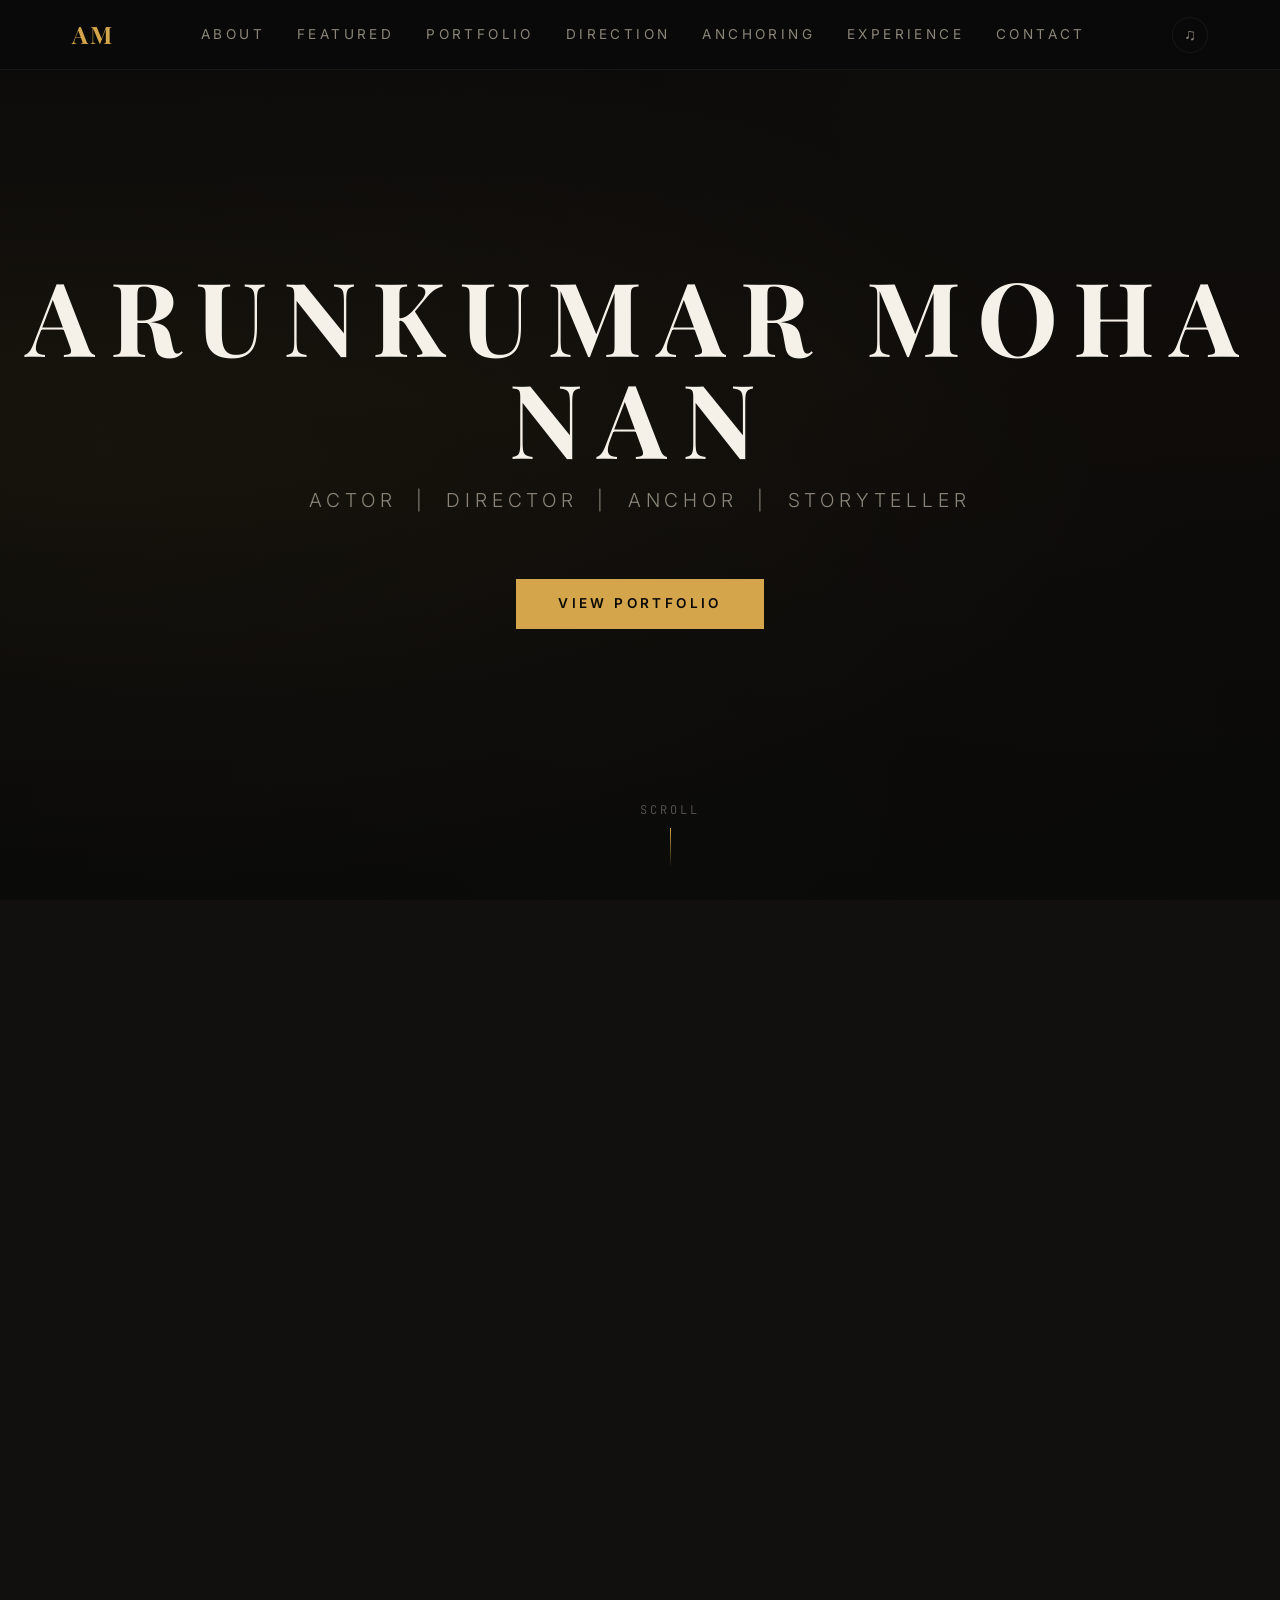
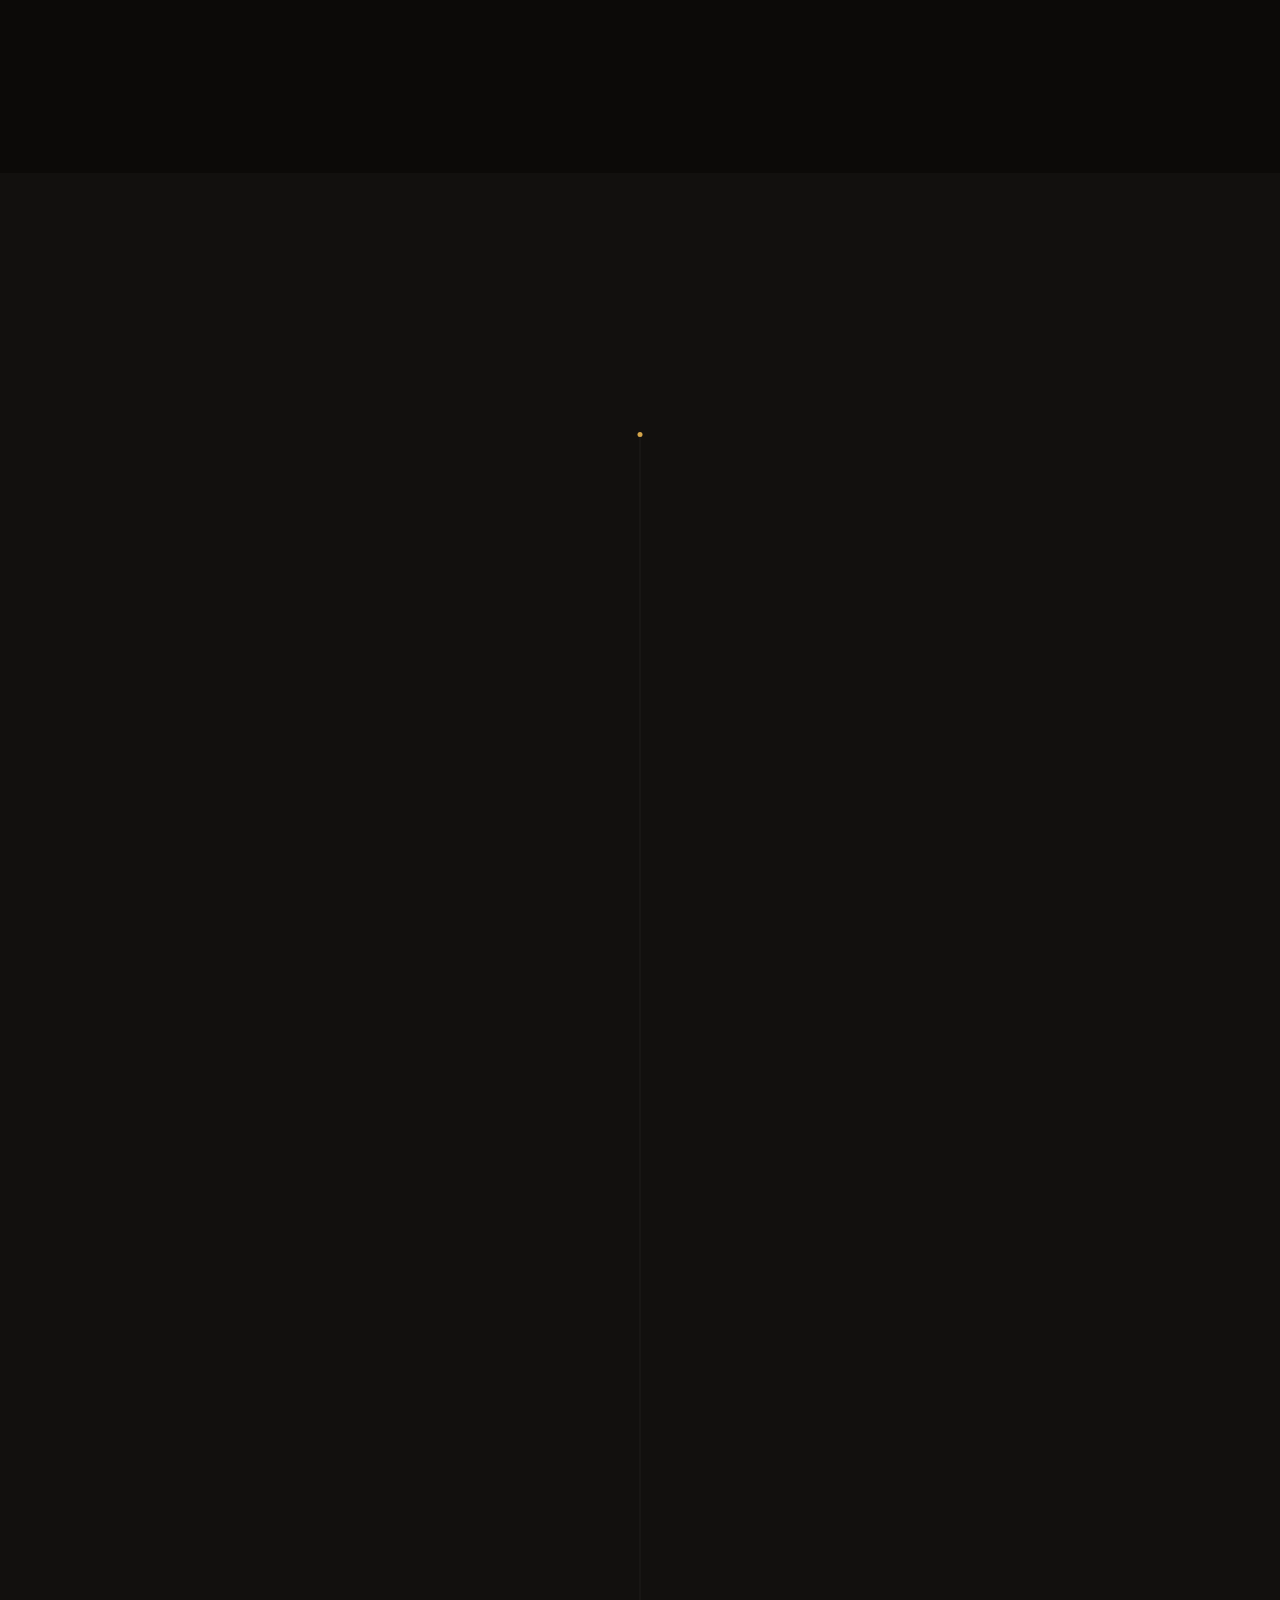
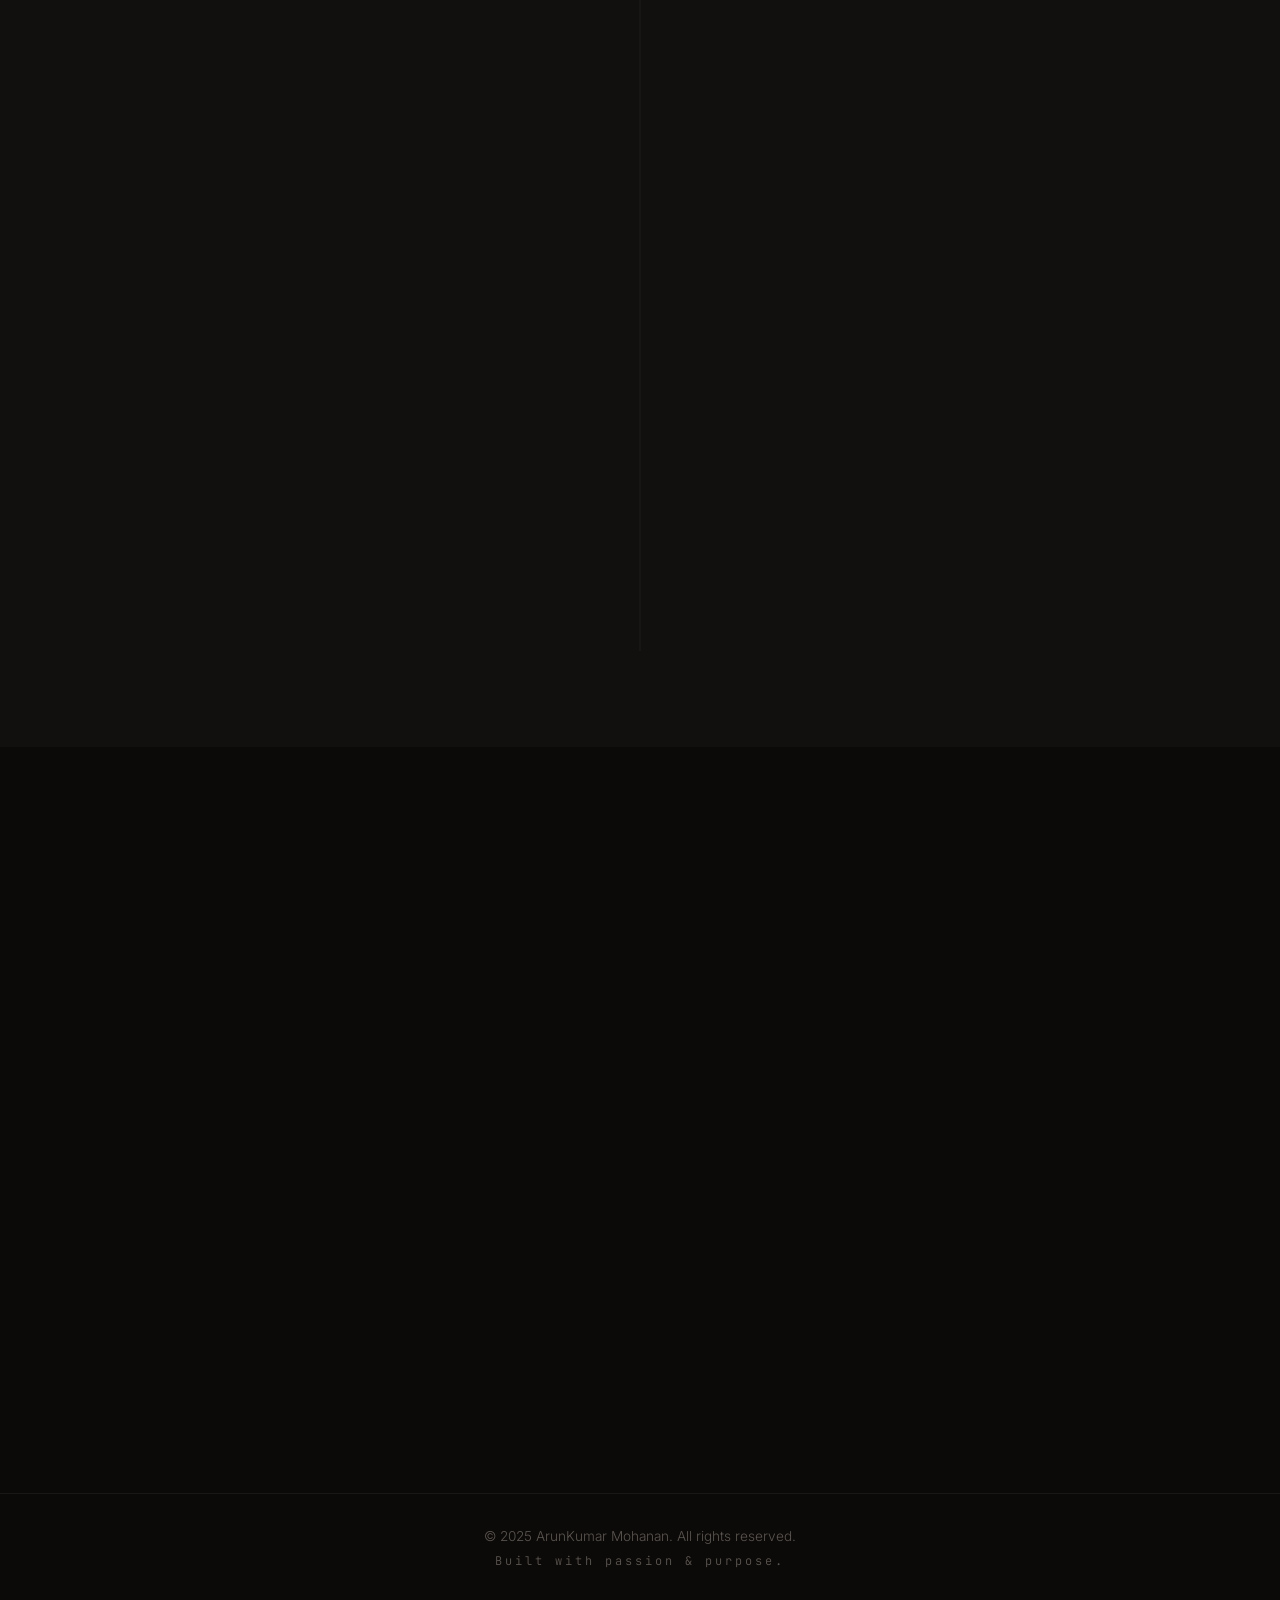
==== commit 25cf78ef: "Add Featured Work spotlight for Expectation with real Facebook engagement - Replace generic Showreel" ====
--- a/index.html
+++ b/index.html
@@ -52,7 +52,7 @@
 
       <ul class="nav__links">
         <li><a href="#about">About</a></li>
-        <li><a href="#showreel">Showreel</a></li>
+        <li><a href="#showreel">Featured</a></li>
         <li><a href="#portfolio">Portfolio</a></li>
         <li><a href="#direction">Direction</a></li>
         <li><a href="#anchoring">Anchoring</a></li>
@@ -131,42 +131,127 @@
     <div class="container">
       <h2 class="section__heading reveal">
         <span class="section__heading-label">02</span>
-        Showreel
+        Featured Work
       </h2>
       <div class="section__divider reveal"></div>
 
-      <!-- REPLACE: Add your showreel embed URL (YouTube/Vimeo) -->
-      <div class="showreel__player reveal" style="--reveal-delay: 0.2s">
-        <div class="showreel__placeholder">
-          <div class="showreel__play-btn">
-            <svg viewBox="0 0 24 24" fill="currentColor"><polygon points="5,3 19,12 5,21"/></svg>
-          </div>
-          <span class="showreel__label">SHOWREEL 2025</span>
-          <p class="showreel__sublabel">Click to play &middot; 02:45</p>
-        </div>
-      </div>
-
-      <!-- Scene thumbnails -->
-      <div class="showreel__thumbnails reveal-stagger">
-        <!-- REPLACE: Add scene thumbnail images -->
-        <div class="showreel__thumb reveal">
-          <div class="showreel__thumb-placeholder" style="--thumb-hue: 220">
-            <span>Scene 01</span>
-          </div>
-        </div>
-        <div class="showreel__thumb reveal">
-          <div class="showreel__thumb-placeholder" style="--thumb-hue: 30">
-            <span>Scene 02</span>
-          </div>
-        </div>
-        <div class="showreel__thumb reveal">
-          <div class="showreel__thumb-placeholder" style="--thumb-hue: 350">
-            <span>Scene 03</span>
-          </div>
-        </div>
-        <div class="showreel__thumb reveal">
-          <div class="showreel__thumb-placeholder" style="--thumb-hue: 160">
-            <span>Scene 04</span>
+      <!-- Featured film intro -->
+      <div class="featured__header reveal" style="--reveal-delay: 0.1s">
+        <span class="featured__label">Debut Short Film &middot; 2017</span>
+        <h3 class="featured__title">Expectation</h3>
+        <p class="featured__credits">Writer &bull; Screenplay &bull; Director &bull; Actor &bull; Editor</p>
+        <p class="featured__tagline">A single short film. Millions of viewers. One filmmaker doing it all.</p>
+      </div>
+
+      <!-- Facebook Reel embed -->
+      <div class="featured__player reveal" style="--reveal-delay: 0.2s">
+        <div class="featured__player-wrapper">
+          <iframe
+            src="https://www.facebook.com/plugins/video.php?href=https%3A%2F%2Fwww.facebook.com%2Freel%2F1311761335592620%2F&show_text=false&width=560&t=0"
+            allowfullscreen="true"
+            allow="autoplay; clipboard-write; encrypted-media; picture-in-picture; web-share"
+            scrolling="no"
+            frameborder="0"
+            title="Expectation — Short Film">
+          </iframe>
+        </div>
+        <a href="https://www.facebook.com/reel/1311761335592620/" target="_blank" rel="noopener" class="featured__watch-link">
+          Watch on Facebook &rarr;
+        </a>
+      </div>
+
+      <!-- Engagement stats -->
+      <div class="featured__stats reveal" style="--reveal-delay: 0.25s">
+        <div class="featured__stat">
+          <span class="featured__stat-icon">&#9654;</span>
+          <span class="featured__stat-number">5.7M+</span>
+          <span class="featured__stat-label">Views</span>
+        </div>
+        <div class="featured__stat">
+          <span class="featured__stat-icon">&hearts;</span>
+          <span class="featured__stat-number">175K</span>
+          <span class="featured__stat-label">Likes</span>
+        </div>
+        <div class="featured__stat">
+          <span class="featured__stat-icon">&#128172;</span>
+          <span class="featured__stat-number">5.4K</span>
+          <span class="featured__stat-label">Comments</span>
+        </div>
+        <div class="featured__stat">
+          <span class="featured__stat-icon">&#8631;</span>
+          <span class="featured__stat-number">80.5K</span>
+          <span class="featured__stat-label">Shares</span>
+        </div>
+        <div class="featured__stat">
+          <span class="featured__stat-icon">&#9733;</span>
+          <span class="featured__stat-number">45.6K</span>
+          <span class="featured__stat-label">Saves</span>
+        </div>
+      </div>
+
+      <!-- Festival/Recognition badges -->
+      <div class="featured__badges reveal" style="--reveal-delay: 0.3s">
+        <div class="featured__badge">
+          <span class="featured__badge-icon">&#127941;</span>
+          <span class="featured__badge-text">Selected &mdash; Chennai Short Film Festival</span>
+        </div>
+        <div class="featured__badge">
+          <span class="featured__badge-icon">&#128293;</span>
+          <span class="featured__badge-text">5.7 Million Viewers Worldwide</span>
+        </div>
+      </div>
+
+      <!-- Audience Love — Comments Section -->
+      <div class="featured__comments-wrapper reveal" style="--reveal-delay: 0.35s">
+        <h3 class="featured__comments-heading">
+          <span class="featured__comments-label">What Audiences Are Saying</span>
+          Audience Love
+        </h3>
+
+        <!-- Real comments extracted from Facebook audience -->
+        <div class="featured__comments-grid">
+          <blockquote class="featured__comment">
+            <p>"Such a realistic and reality exposed by Director and actors. Hats off to your team. Your team highlighted my feelings hundred percent..."</p>
+            <cite>&mdash; Jayachandra Babu</cite>
+          </blockquote>
+          <blockquote class="featured__comment">
+            <p>"Hats off to the story writer. Awesome. In this world there are too many lovers to break because of money. But friends are never... Just close together with your lovely friends."</p>
+            <cite>&mdash; Riya R</cite>
+          </blockquote>
+          <blockquote class="featured__comment">
+            <p>"Hats off to you guys who work in this short film."</p>
+            <cite>&mdash; Anandh Sam</cite>
+          </blockquote>
+          <blockquote class="featured__comment">
+            <p>"Love you friends. He is also true he don't want money he want only good friendship. Enjoy your day with friends. Don't miss it."</p>
+            <cite>&mdash; Raj Kumar Samyappan</cite>
+          </blockquote>
+          <blockquote class="featured__comment">
+            <p>"She is correct. Without money how can lead a successful life. Love only is not important — survival is also important."</p>
+            <cite>&mdash; C Anbu</cite>
+          </blockquote>
+          <blockquote class="featured__comment">
+            <p>"Masss. Its true my buddys. Hats off to you."</p>
+            <cite>&mdash; Sana Sana</cite>
+          </blockquote>
+        </div>
+
+        <!-- Real screenshots of Facebook comments -->
+        <div class="featured__screenshot">
+          <p class="featured__screenshot-label">Real Comments from Facebook Audience</p>
+          <div class="featured__screenshot-gallery">
+            <div class="featured__screenshot-frame">
+              <img src="assets/images/featured-spotlight/comments/comments-01.png" alt="Facebook comments on Expectation — 1" loading="lazy">
+            </div>
+            <div class="featured__screenshot-frame">
+              <img src="assets/images/featured-spotlight/comments/comments-02.png" alt="Facebook comments on Expectation — 2" loading="lazy">
+            </div>
+            <div class="featured__screenshot-frame">
+              <img src="assets/images/featured-spotlight/comments/comments-03.png" alt="Facebook comments on Expectation — 3" loading="lazy">
+            </div>
+            <div class="featured__screenshot-frame">
+              <img src="assets/images/featured-spotlight/comments/comments-04.png" alt="Facebook comments on Expectation — 4" loading="lazy">
+            </div>
           </div>
         </div>
       </div>
--- a/css/sections.css
+++ b/css/sections.css
@@ -437,6 +437,287 @@
 }
 
 /* ============================================
+   FEATURED WORK — Expectation Spotlight
+   ============================================ */
+
+.featured__header {
+  text-align: center;
+  max-width: 800px;
+  margin: 0 auto var(--space-lg);
+}
+
+.featured__label {
+  font-family: var(--font-mono);
+  font-size: var(--fs-xs);
+  letter-spacing: var(--ls-wide);
+  color: var(--color-accent);
+  text-transform: uppercase;
+  display: block;
+  margin-bottom: var(--space-sm);
+}
+
+.featured__title {
+  font-family: var(--font-display);
+  font-size: clamp(2.5rem, 6vw, 5rem);
+  font-weight: var(--fw-bold);
+  color: var(--color-text-primary);
+  letter-spacing: 0.02em;
+  line-height: 1;
+  margin-bottom: var(--space-sm);
+}
+
+.featured__credits {
+  font-family: var(--font-mono);
+  font-size: var(--fs-small);
+  color: var(--color-text-secondary);
+  letter-spacing: var(--ls-normal);
+  margin-bottom: var(--space-sm);
+  text-transform: uppercase;
+}
+
+.featured__tagline {
+  font-family: var(--font-display);
+  font-style: italic;
+  font-size: 1.15rem;
+  color: var(--color-text-secondary);
+  max-width: 500px;
+  margin: 0 auto;
+  line-height: var(--lh-normal);
+}
+
+.featured__player {
+  max-width: 500px;
+  margin: 0 auto var(--space-lg);
+  text-align: center;
+}
+
+.featured__player-wrapper {
+  aspect-ratio: 9 / 16;
+  max-height: 700px;
+  background: var(--color-bg-card);
+  border: 1px solid var(--color-border);
+  overflow: hidden;
+  position: relative;
+  box-shadow: 0 20px 60px rgba(0, 0, 0, 0.5), 0 0 40px var(--color-accent-subtle);
+}
+
+.featured__player-wrapper iframe {
+  position: absolute;
+  inset: 0;
+  width: 100%;
+  height: 100%;
+  border: none;
+}
+
+.featured__watch-link {
+  display: inline-block;
+  margin-top: var(--space-md);
+  font-size: var(--fs-small);
+  font-family: var(--font-mono);
+  letter-spacing: var(--ls-wide);
+  text-transform: uppercase;
+  color: var(--color-accent);
+  padding: 10px 24px;
+  border: 1px solid var(--color-accent);
+  transition: var(--t-fast);
+}
+
+.featured__watch-link:hover {
+  background: var(--color-accent);
+  color: var(--color-bg-primary);
+}
+
+/* Stats row */
+.featured__stats {
+  display: grid;
+  grid-template-columns: repeat(5, 1fr);
+  gap: var(--space-sm);
+  max-width: 1000px;
+  margin: 0 auto var(--space-lg);
+  padding: var(--space-md);
+  background: var(--color-bg-card);
+  border: 1px solid var(--color-border);
+  border-top: 2px solid var(--color-accent);
+}
+
+.featured__stat {
+  text-align: center;
+  padding: var(--space-sm);
+  border-right: 1px solid var(--color-border);
+}
+
+.featured__stat:last-child {
+  border-right: none;
+}
+
+.featured__stat-icon {
+  display: block;
+  font-size: 1.25rem;
+  color: var(--color-accent);
+  margin-bottom: var(--space-xs);
+}
+
+.featured__stat-number {
+  display: block;
+  font-family: var(--font-display);
+  font-size: clamp(1.5rem, 3vw, 2.5rem);
+  font-weight: var(--fw-bold);
+  color: var(--color-text-primary);
+  line-height: 1;
+  margin-bottom: var(--space-2xs);
+}
+
+.featured__stat-label {
+  font-family: var(--font-mono);
+  font-size: var(--fs-xs);
+  color: var(--color-text-muted);
+  letter-spacing: var(--ls-wide);
+  text-transform: uppercase;
+}
+
+/* Festival badges */
+.featured__badges {
+  display: flex;
+  flex-wrap: wrap;
+  justify-content: center;
+  gap: var(--space-md);
+  margin-bottom: var(--space-xl);
+}
+
+.featured__badge {
+  display: flex;
+  align-items: center;
+  gap: var(--space-xs);
+  padding: 10px 20px;
+  background: var(--color-accent-subtle);
+  border: 1px solid var(--color-accent);
+  border-radius: 40px;
+}
+
+.featured__badge-icon {
+  font-size: 1.1rem;
+}
+
+.featured__badge-text {
+  font-family: var(--font-mono);
+  font-size: var(--fs-small);
+  color: var(--color-accent);
+  letter-spacing: var(--ls-normal);
+}
+
+/* Audience Love — Comments section */
+.featured__comments-wrapper {
+  max-width: 1100px;
+  margin: 0 auto;
+  padding-top: var(--space-md);
+  border-top: 1px solid var(--color-border);
+}
+
+.featured__comments-heading {
+  font-family: var(--font-display);
+  font-size: clamp(1.75rem, 3.5vw, 2.5rem);
+  color: var(--color-text-primary);
+  text-align: center;
+  margin-bottom: var(--space-lg);
+}
+
+.featured__comments-label {
+  display: block;
+  font-family: var(--font-mono);
+  font-size: var(--fs-xs);
+  color: var(--color-accent);
+  letter-spacing: var(--ls-wide);
+  text-transform: uppercase;
+  margin-bottom: var(--space-xs);
+  font-weight: var(--fw-regular);
+}
+
+.featured__comments-grid {
+  display: grid;
+  grid-template-columns: repeat(3, 1fr);
+  gap: var(--space-md);
+  margin-bottom: var(--space-lg);
+}
+
+.featured__comment {
+  background: var(--color-bg-card);
+  border: 1px solid var(--color-border);
+  border-left: 3px solid var(--color-accent);
+  padding: var(--space-md);
+  transition: border-color var(--t-fast), transform var(--t-fast);
+}
+
+.featured__comment:hover {
+  border-color: var(--color-border-hover);
+  border-left-color: var(--color-accent-hover);
+  transform: translateY(-2px);
+}
+
+.featured__comment p {
+  font-family: var(--font-display);
+  font-style: italic;
+  font-size: 1.05rem;
+  color: var(--color-text-primary);
+  line-height: var(--lh-normal);
+  margin-bottom: var(--space-sm);
+}
+
+.featured__comment cite {
+  font-family: var(--font-mono);
+  font-size: var(--fs-xs);
+  color: var(--color-text-muted);
+  letter-spacing: var(--ls-normal);
+  font-style: normal;
+}
+
+/* Screenshot gallery */
+.featured__screenshot {
+  max-width: 1100px;
+  margin: 0 auto;
+  text-align: center;
+}
+
+.featured__screenshot-label {
+  font-family: var(--font-mono);
+  font-size: var(--fs-xs);
+  color: var(--color-text-muted);
+  letter-spacing: var(--ls-wide);
+  text-transform: uppercase;
+  margin-bottom: var(--space-md);
+}
+
+.featured__screenshot-gallery {
+  display: grid;
+  grid-template-columns: repeat(4, 1fr);
+  gap: var(--space-sm);
+}
+
+.featured__screenshot-frame {
+  background: var(--color-bg-card);
+  border: 1px solid var(--color-border);
+  padding: var(--space-xs);
+  transition: border-color var(--t-fast), transform var(--t-fast);
+  cursor: pointer;
+  overflow: hidden;
+}
+
+.featured__screenshot-frame:hover {
+  border-color: var(--color-accent);
+  transform: translateY(-4px);
+}
+
+.featured__screenshot-frame img {
+  width: 100%;
+  height: auto;
+  display: block;
+  transition: transform var(--t-medium);
+}
+
+.featured__screenshot-frame:hover img {
+  transform: scale(1.03);
+}
+
+/* ============================================
    ACTING PORTFOLIO / GALLERY
    ============================================ */
 
--- a/css/responsive.css
+++ b/css/responsive.css
@@ -19,6 +19,10 @@
   }
 
   .anchoring__grid {
+    grid-template-columns: repeat(2, 1fr);
+  }
+
+  .featured__comments-grid {
     grid-template-columns: repeat(2, 1fr);
   }
 }
@@ -88,6 +92,37 @@
     grid-template-columns: repeat(2, 1fr);
   }
 
+  /* Featured Work */
+  .featured__stats {
+    grid-template-columns: repeat(2, 1fr);
+    gap: 0;
+  }
+
+  .featured__stat {
+    border-right: none;
+    border-bottom: 1px solid var(--color-border);
+  }
+
+  .featured__stat:nth-child(odd) {
+    border-right: 1px solid var(--color-border);
+  }
+
+  .featured__stat:last-child {
+    grid-column: 1 / -1;
+  }
+
+  .featured__comments-grid {
+    grid-template-columns: 1fr;
+  }
+
+  .featured__player-wrapper {
+    max-height: 600px;
+  }
+
+  .featured__screenshot-gallery {
+    grid-template-columns: repeat(2, 1fr);
+  }
+
   /* Gallery */
   .portfolio__grid {
     grid-template-columns: repeat(2, 1fr);
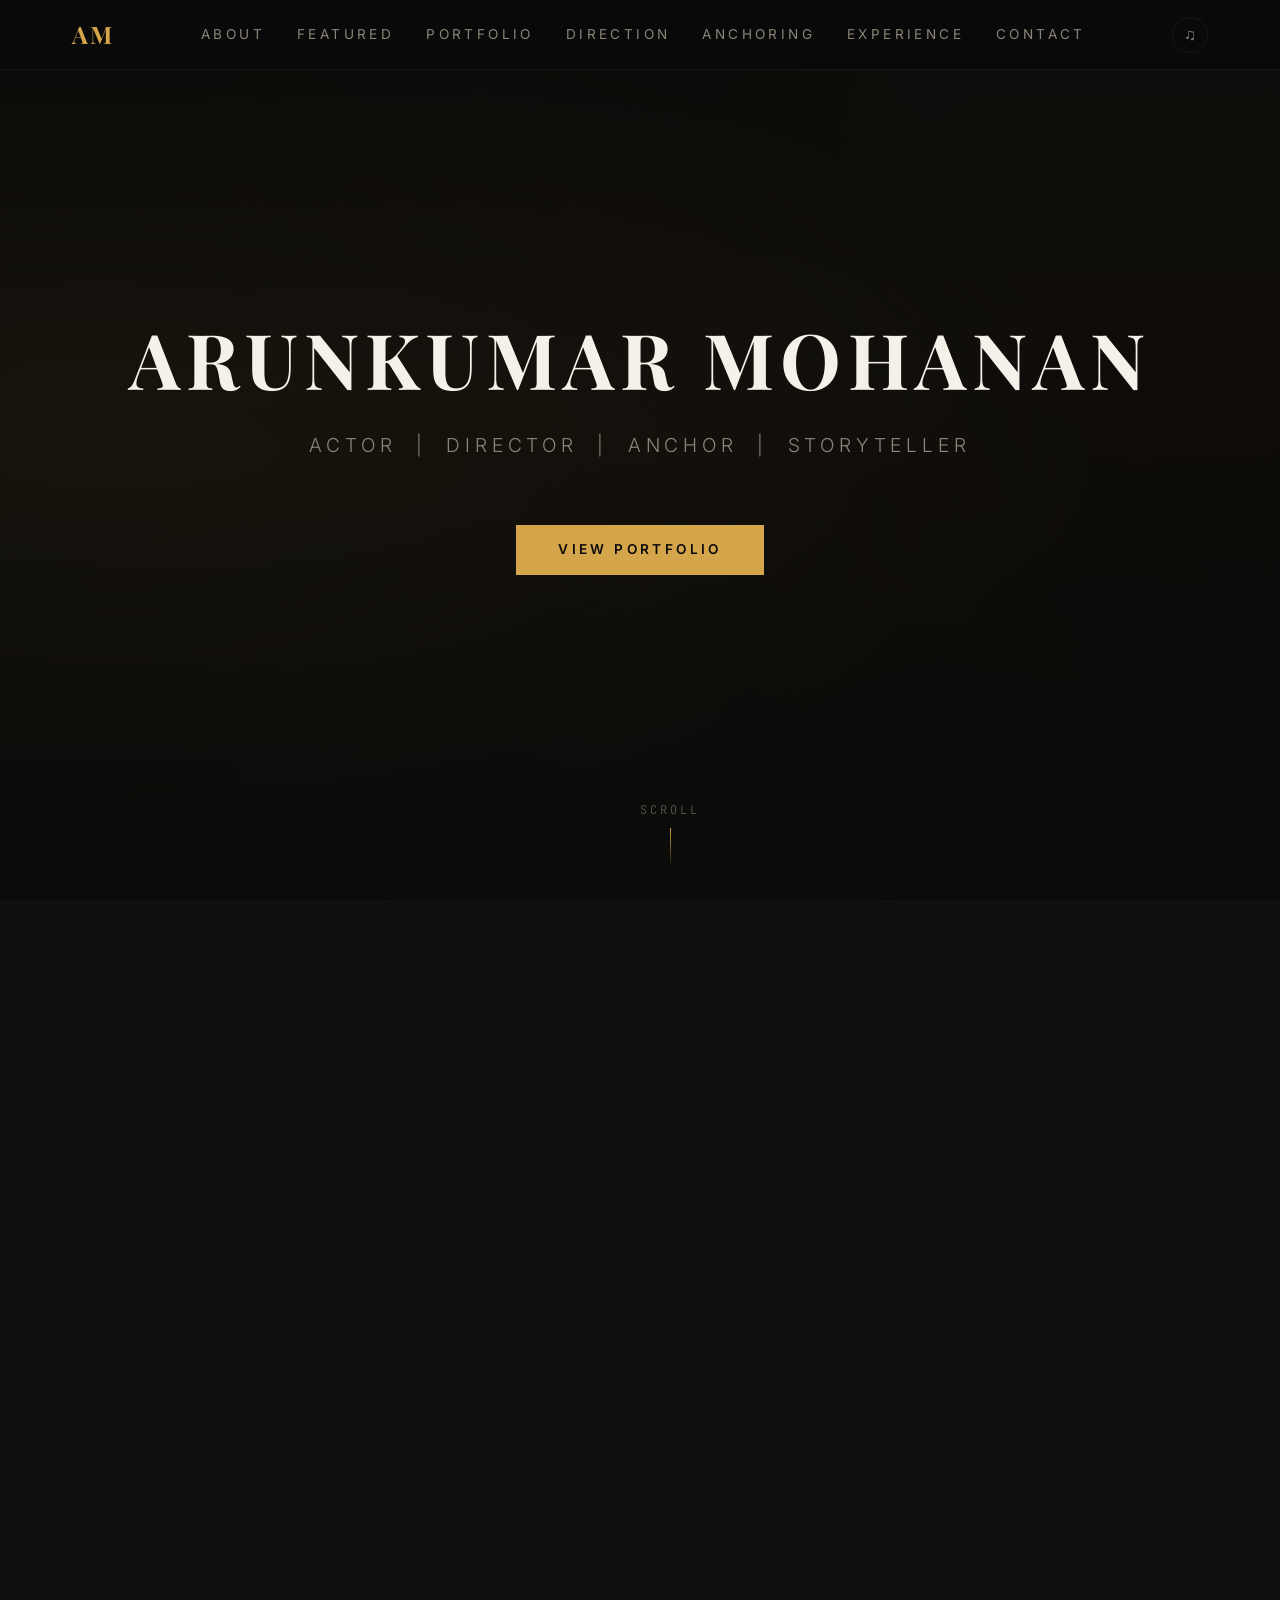
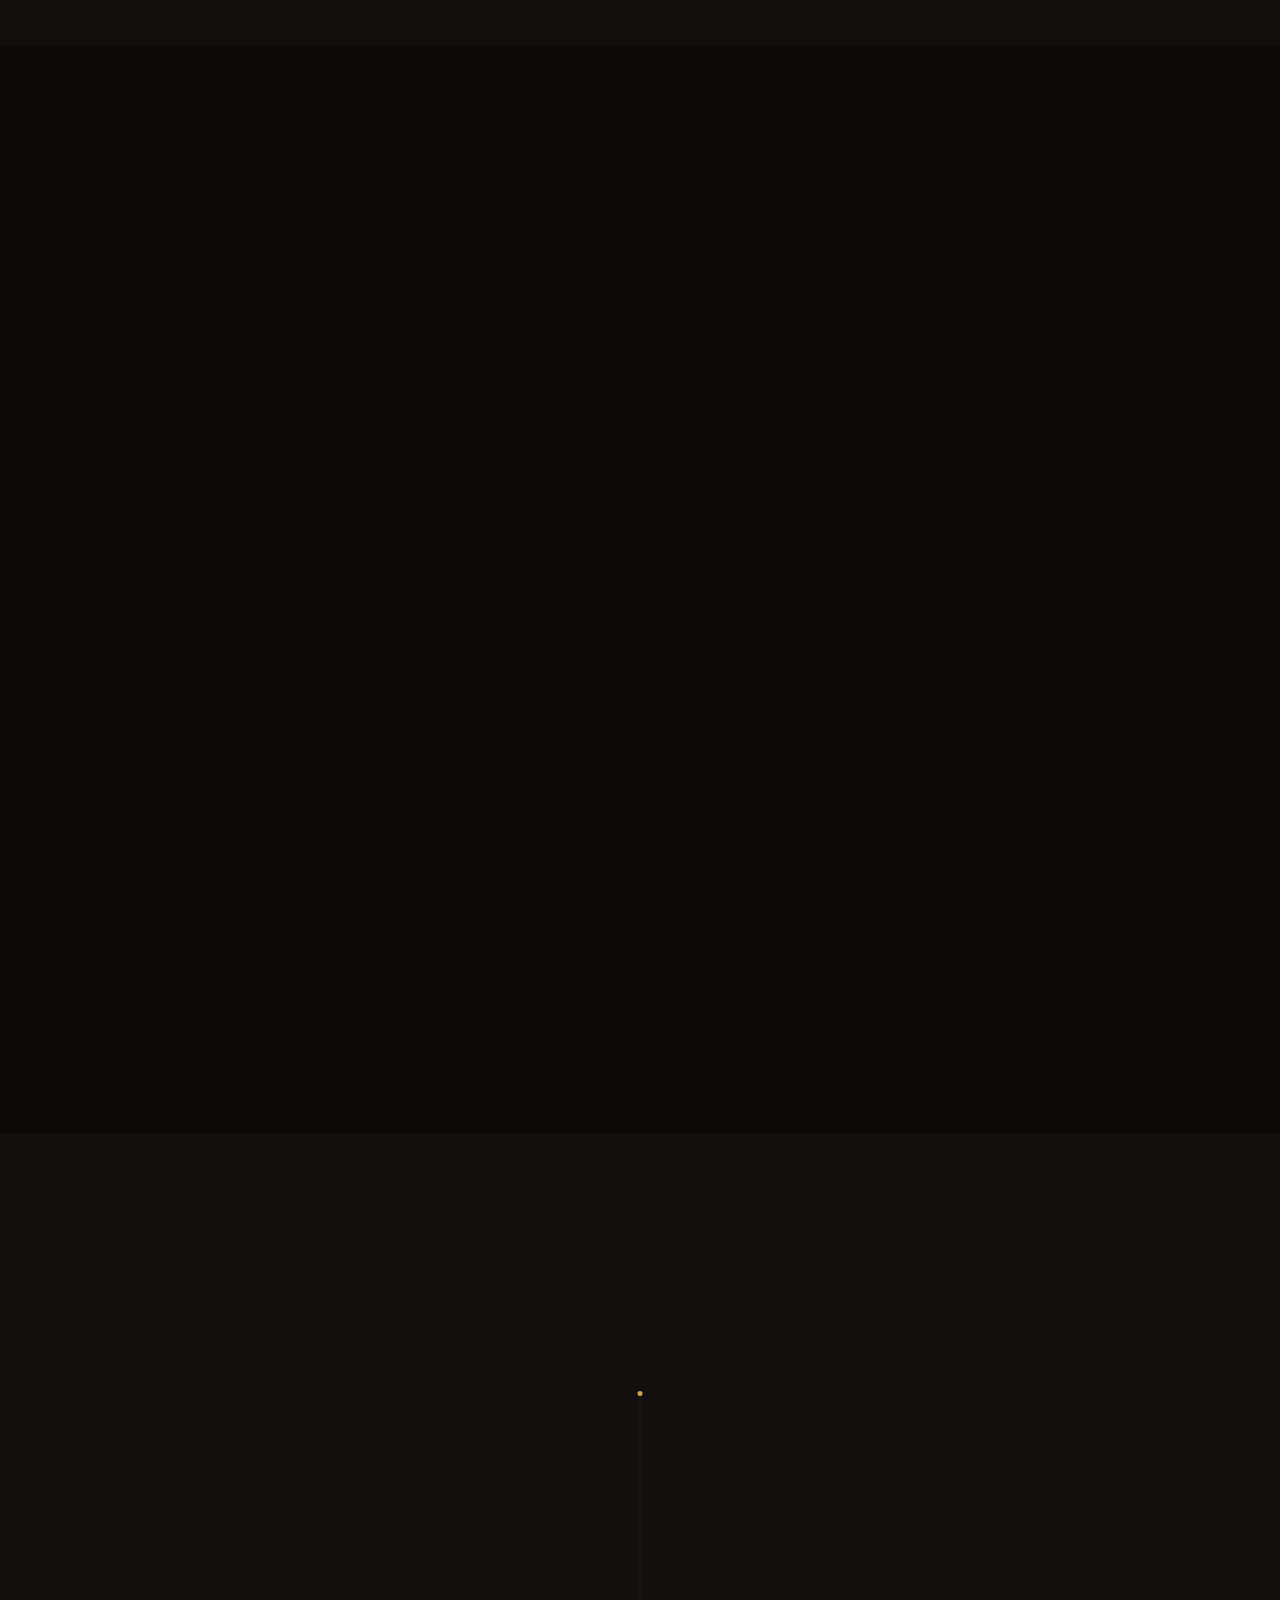
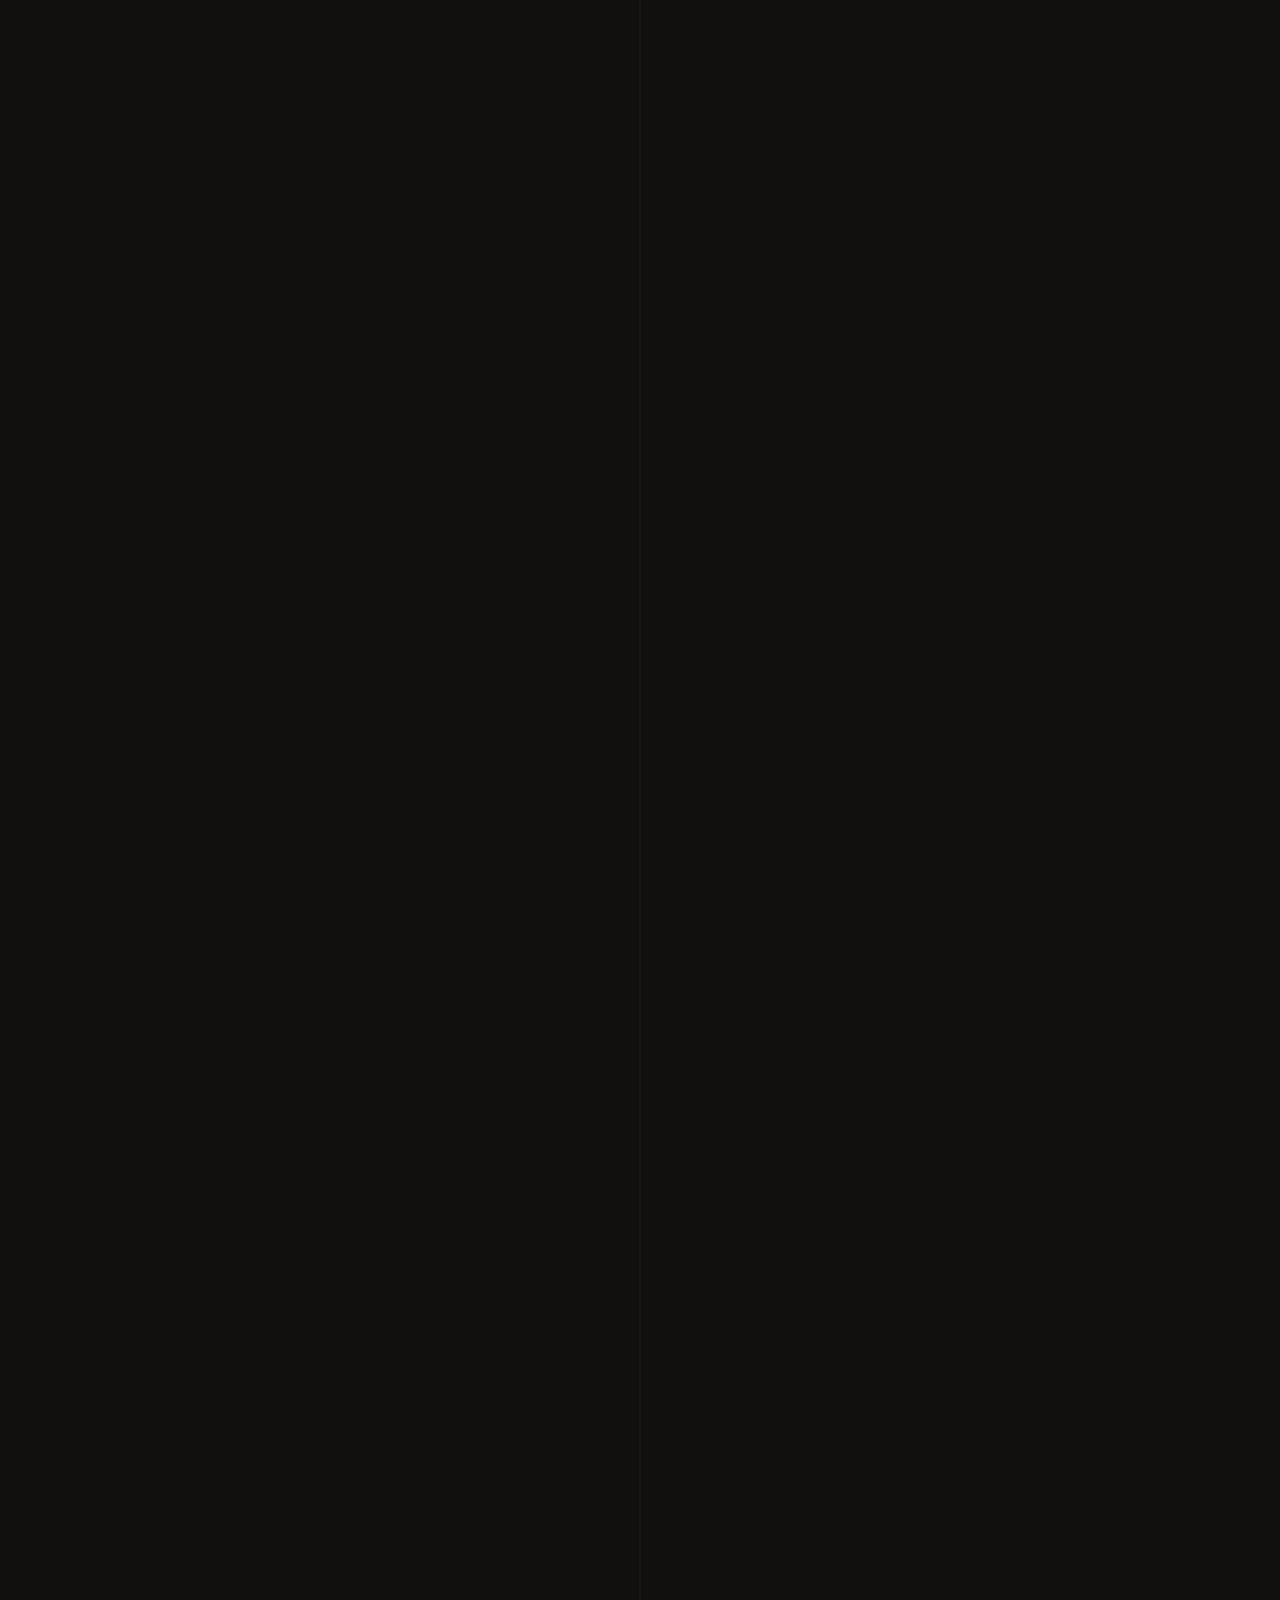
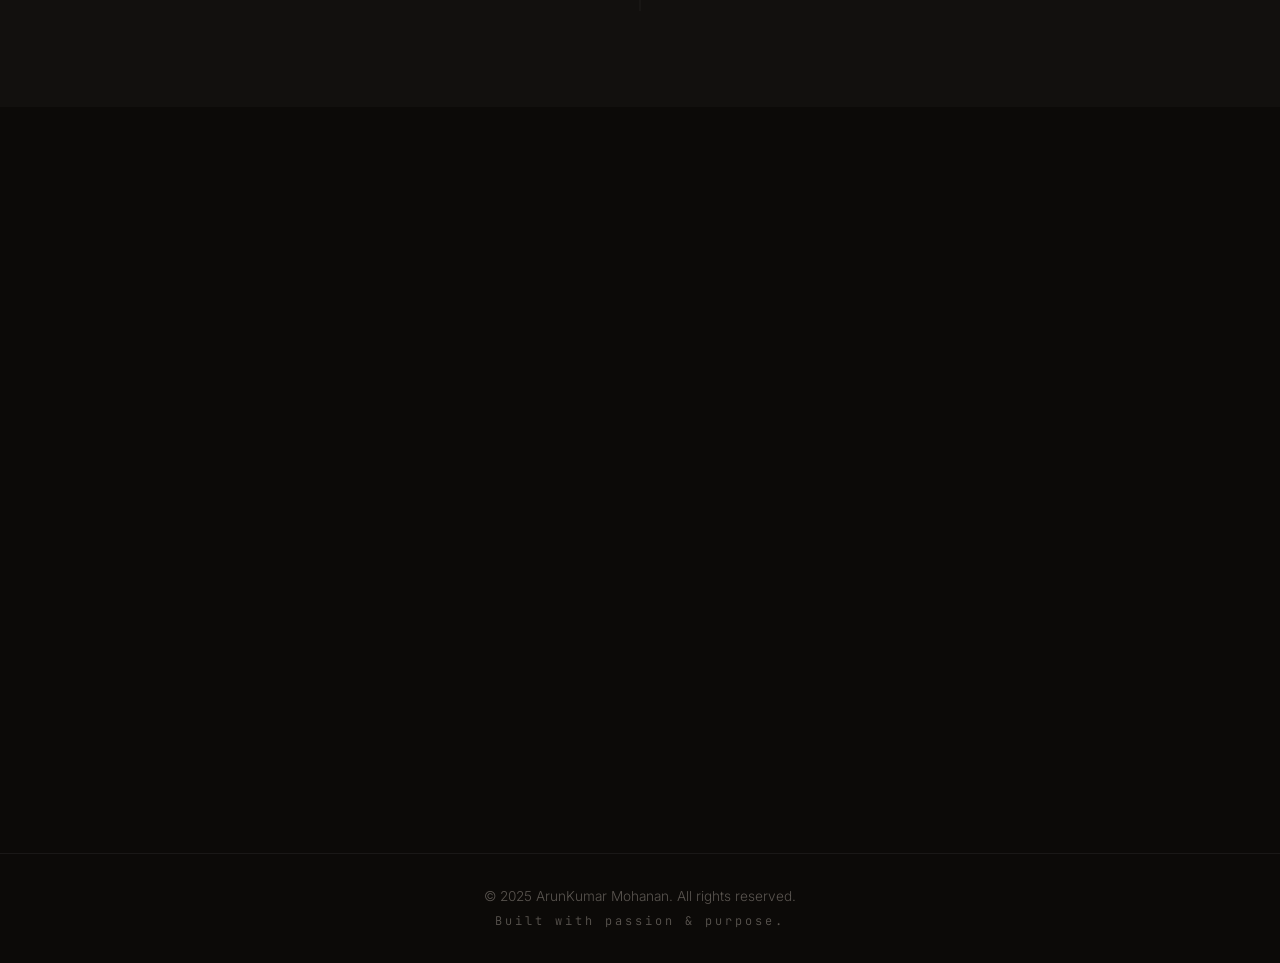
==== commit a4cee4ce: "Add Actor Profile stat sheet to About section Physical stats, appearance, languages, training, speci" ====
--- a/index.html
+++ b/index.html
@@ -119,6 +119,77 @@
           <blockquote class="about__quote reveal" style="--reveal-delay: 0.4s">
             "Cinema is not what you see. It is what you feel long after the screen goes dark."
           </blockquote>
+        </div>
+      </div>
+
+      <!-- Actor Stat Sheet — Quick reference for casting directors -->
+      <div class="stats-card reveal" style="--reveal-delay: 0.5s">
+        <div class="stats-card__header">
+          <span class="stats-card__label">Stat Sheet</span>
+          <h3 class="stats-card__title">Actor's Profile</h3>
+        </div>
+        <div class="stats-card__grid">
+          <div class="stats-card__item">
+            <span class="stats-card__key">Height</span>
+            <span class="stats-card__value">170 cm <span class="stats-card__sub">(5'7")</span></span>
+          </div>
+          <div class="stats-card__item">
+            <span class="stats-card__key">Weight</span>
+            <span class="stats-card__value">70 kg</span>
+          </div>
+          <div class="stats-card__item">
+            <span class="stats-card__key">Build</span>
+            <span class="stats-card__value">Medium</span>
+          </div>
+          <div class="stats-card__item">
+            <span class="stats-card__key">Age</span>
+            <span class="stats-card__value">27 <span class="stats-card__sub">(plays 23&ndash;29)</span></span>
+          </div>
+          <div class="stats-card__item">
+            <span class="stats-card__key">Eye Color</span>
+            <span class="stats-card__value">Black</span>
+          </div>
+          <div class="stats-card__item">
+            <span class="stats-card__key">Hair Color</span>
+            <span class="stats-card__value">Black</span>
+          </div>
+          <div class="stats-card__item">
+            <span class="stats-card__key">Skin Tone</span>
+            <span class="stats-card__value">Wheatish</span>
+          </div>
+          <div class="stats-card__item">
+            <span class="stats-card__key">Languages</span>
+            <span class="stats-card__value">Tamil, English</span>
+          </div>
+          <div class="stats-card__item">
+            <span class="stats-card__key">Based In</span>
+            <span class="stats-card__value">Chennai, India</span>
+          </div>
+          <div class="stats-card__item">
+            <span class="stats-card__key">Nationality</span>
+            <span class="stats-card__value">Indian</span>
+          </div>
+          <div class="stats-card__item">
+            <span class="stats-card__key">Training</span>
+            <span class="stats-card__value">LV Prasad Film Institute</span>
+          </div>
+          <div class="stats-card__item">
+            <span class="stats-card__key">Available For</span>
+            <span class="stats-card__value">Local &middot; Pan-India &middot; International</span>
+          </div>
+          <div class="stats-card__item stats-card__item--full">
+            <span class="stats-card__key">Special Skills</span>
+            <div class="stats-card__skills">
+              <span class="stats-card__skill">Driving</span>
+              <span class="stats-card__skill">Swimming</span>
+              <span class="stats-card__skill">Dancing</span>
+              <span class="stats-card__skill">Dubbing</span>
+            </div>
+          </div>
+          <div class="stats-card__item stats-card__item--full">
+            <span class="stats-card__key">Status</span>
+            <span class="stats-card__value"><span class="stats-card__dot"></span>Travel-Ready &middot; Open for Projects</span>
+          </div>
         </div>
       </div>
     </div>
--- a/css/variables.css
+++ b/css/variables.css
@@ -33,7 +33,7 @@
   --font-body:       'Inter', -apple-system, sans-serif;
   --font-mono:       'JetBrains Mono', 'Courier New', monospace;
 
-  --fs-hero-name:        clamp(3rem, 8vw, 8rem);
+  --fs-hero-name:        clamp(2.5rem, 6vw, 6rem);
   --fs-hero-tagline:     clamp(0.85rem, 1.5vw, 1.25rem);
   --fs-section-heading:  clamp(2rem, 5vw, 3.5rem);
   --fs-body:             clamp(0.95rem, 1.1vw, 1.05rem);
--- a/css/sections.css
+++ b/css/sections.css
@@ -166,10 +166,12 @@
 .hero__name {
   font-size: var(--fs-hero-name);
   font-weight: var(--fw-bold);
-  letter-spacing: 0.15em;
-  color: var(--color-text-primary);
-  line-height: 1;
-  margin-bottom: var(--space-sm);
+  letter-spacing: 0.08em;
+  color: var(--color-text-primary);
+  line-height: 1.05;
+  margin-bottom: var(--space-md);
+  white-space: nowrap;
+  text-align: center;
 }
 
 .hero__name .char {
@@ -434,6 +436,141 @@
   color: var(--color-text-muted);
   letter-spacing: var(--ls-wide);
   text-transform: uppercase;
+}
+
+/* ============================================
+   ACTOR STAT SHEET — Quick reference card
+   ============================================ */
+
+.stats-card {
+  margin-top: var(--space-xl);
+  background: linear-gradient(135deg, var(--color-bg-card) 0%, var(--color-bg-secondary) 100%);
+  border: 1px solid var(--color-border);
+  border-top: 2px solid var(--color-accent);
+  padding: var(--space-lg);
+  position: relative;
+  overflow: hidden;
+}
+
+.stats-card::before {
+  content: '';
+  position: absolute;
+  top: 0;
+  right: 0;
+  width: 200px;
+  height: 200px;
+  background: radial-gradient(circle, var(--color-accent-subtle) 0%, transparent 70%);
+  pointer-events: none;
+}
+
+.stats-card__header {
+  text-align: center;
+  margin-bottom: var(--space-lg);
+  padding-bottom: var(--space-md);
+  border-bottom: 1px solid var(--color-border);
+  position: relative;
+}
+
+.stats-card__label {
+  font-family: var(--font-mono);
+  font-size: var(--fs-xs);
+  letter-spacing: var(--ls-wide);
+  color: var(--color-accent);
+  text-transform: uppercase;
+  display: block;
+  margin-bottom: var(--space-xs);
+}
+
+.stats-card__title {
+  font-family: var(--font-display);
+  font-size: clamp(1.5rem, 3vw, 2rem);
+  color: var(--color-text-primary);
+  letter-spacing: 0.02em;
+}
+
+.stats-card__grid {
+  display: grid;
+  grid-template-columns: repeat(3, 1fr);
+  gap: var(--space-md) var(--space-lg);
+  position: relative;
+}
+
+.stats-card__item {
+  display: flex;
+  flex-direction: column;
+  gap: var(--space-2xs);
+  padding-bottom: var(--space-sm);
+  border-bottom: 1px solid var(--color-border);
+}
+
+.stats-card__item--full {
+  grid-column: 1 / -1;
+  padding-bottom: 0;
+  border-bottom: none;
+  margin-top: var(--space-xs);
+  padding-top: var(--space-sm);
+  border-top: 1px solid var(--color-border);
+}
+
+.stats-card__key {
+  font-family: var(--font-mono);
+  font-size: var(--fs-xs);
+  letter-spacing: var(--ls-wide);
+  color: var(--color-text-muted);
+  text-transform: uppercase;
+}
+
+.stats-card__value {
+  font-family: var(--font-display);
+  font-size: 1.15rem;
+  color: var(--color-text-primary);
+  font-weight: var(--fw-regular);
+  line-height: 1.3;
+  display: flex;
+  align-items: center;
+  gap: var(--space-xs);
+  flex-wrap: wrap;
+}
+
+.stats-card__sub {
+  font-family: var(--font-body);
+  font-size: 0.85rem;
+  color: var(--color-text-secondary);
+  font-weight: var(--fw-light);
+}
+
+.stats-card__dot {
+  display: inline-block;
+  width: 8px;
+  height: 8px;
+  border-radius: 50%;
+  background: #4caf50;
+  animation: statusPulse 2s ease-in-out infinite;
+  flex-shrink: 0;
+}
+
+.stats-card__skills {
+  display: flex;
+  flex-wrap: wrap;
+  gap: var(--space-xs);
+}
+
+.stats-card__skill {
+  padding: 6px 14px;
+  background: var(--color-accent-subtle);
+  border: 1px solid var(--color-accent);
+  color: var(--color-accent);
+  font-family: var(--font-mono);
+  font-size: var(--fs-xs);
+  letter-spacing: var(--ls-normal);
+  text-transform: uppercase;
+  border-radius: 30px;
+  transition: var(--t-fast);
+}
+
+.stats-card__skill:hover {
+  background: var(--color-accent);
+  color: var(--color-bg-primary);
 }
 
 /* ============================================
--- a/css/responsive.css
+++ b/css/responsive.css
@@ -1,6 +1,16 @@
 /* ============================================
    RESPONSIVE — Mobile First Overrides
    ============================================ */
+
+/* Prevent horizontal scroll everywhere */
+html, body {
+  overflow-x: hidden;
+  max-width: 100vw;
+}
+
+img, video, iframe {
+  max-width: 100%;
+}
 
 /* ---- Tablet & Below (max 1024px) ---- */
 @media (max-width: 1024px) {
@@ -32,6 +42,10 @@
   :root {
     --section-padding: var(--space-lg) var(--space-sm);
     --nav-height: 60px;
+  }
+
+  .container {
+    padding: 0 var(--space-sm);
   }
 
   /* Navigation mobile menu */
@@ -76,31 +90,122 @@
     font-size: 1.2rem;
   }
 
+  .nav__music-btn {
+    width: 32px;
+    height: 32px;
+    font-size: 0.9rem;
+  }
+
+  /* Hero — reduce name size and spacing for mobile */
+  .hero {
+    padding: 0 var(--space-sm);
+    min-height: 100vh;
+  }
+
+  .hero__name {
+    font-size: clamp(1.75rem, 8vw, 3rem);
+    letter-spacing: 0.04em;
+    line-height: 1.15;
+    padding: 0 var(--space-xs);
+    white-space: normal;
+    word-spacing: 100vw;
+  }
+
+  .hero__tagline {
+    font-size: 0.75rem;
+    letter-spacing: 0.2em;
+    padding: 0 var(--space-sm);
+    margin-bottom: var(--space-md);
+  }
+
+  .hero__cta {
+    padding: 12px 32px;
+    font-size: 0.8rem;
+  }
+
+  .hero__scroll-indicator {
+    bottom: var(--space-sm);
+  }
+
+  /* Section headings smaller on mobile */
+  .section__heading {
+    font-size: clamp(1.75rem, 7vw, 2.5rem);
+  }
+
   /* About section */
   .about__grid {
     grid-template-columns: 1fr;
     gap: var(--space-md);
   }
 
+  /* Stats card */
+  .stats-card {
+    padding: var(--space-md);
+    margin-top: var(--space-lg);
+  }
+
+  .stats-card__grid {
+    grid-template-columns: 1fr 1fr;
+    gap: var(--space-sm);
+  }
+
+  .stats-card__value {
+    font-size: 1rem;
+  }
+
+  .stats-card__sub {
+    font-size: 0.75rem;
+  }
+
   .about__image-placeholder {
-    max-width: 300px;
+    max-width: 280px;
     margin: 0 auto;
   }
 
-  /* Showreel */
-  .showreel__thumbnails {
-    grid-template-columns: repeat(2, 1fr);
-  }
-
-  /* Featured Work */
+  .about__bio {
+    font-size: 0.95rem;
+  }
+
+  .about__quote {
+    font-size: 1rem;
+    padding-left: var(--space-sm);
+  }
+
+  /* Featured Work (Expectation) */
+  .featured__title {
+    font-size: clamp(2rem, 9vw, 3rem);
+  }
+
+  .featured__credits {
+    font-size: 0.7rem;
+    letter-spacing: 0.05em;
+    word-break: break-word;
+  }
+
+  .featured__tagline {
+    font-size: 1rem;
+    padding: 0 var(--space-xs);
+  }
+
+  .featured__player {
+    max-width: 100%;
+  }
+
+  .featured__player-wrapper {
+    max-height: 550px;
+    aspect-ratio: 9 / 16;
+  }
+
   .featured__stats {
     grid-template-columns: repeat(2, 1fr);
     gap: 0;
+    padding: var(--space-sm);
   }
 
   .featured__stat {
     border-right: none;
     border-bottom: 1px solid var(--color-border);
+    padding: var(--space-sm) var(--space-xs);
   }
 
   .featured__stat:nth-child(odd) {
@@ -109,24 +214,65 @@
 
   .featured__stat:last-child {
     grid-column: 1 / -1;
+    border-bottom: none;
+  }
+
+  .featured__stat-number {
+    font-size: 1.4rem;
+  }
+
+  .featured__stat-label {
+    font-size: 0.65rem;
+  }
+
+  .featured__badges {
+    flex-direction: column;
+    gap: var(--space-xs);
+  }
+
+  .featured__badge {
+    font-size: 0.75rem;
+    padding: 8px 16px;
+  }
+
+  .featured__badge-text {
+    font-size: 0.7rem;
+  }
+
+  .featured__comments-heading {
+    font-size: 1.5rem;
   }
 
   .featured__comments-grid {
     grid-template-columns: 1fr;
-  }
-
-  .featured__player-wrapper {
-    max-height: 600px;
+    gap: var(--space-sm);
+  }
+
+  .featured__comment {
+    padding: var(--space-sm);
+  }
+
+  .featured__comment p {
+    font-size: 0.95rem;
   }
 
   .featured__screenshot-gallery {
     grid-template-columns: repeat(2, 1fr);
+    gap: var(--space-xs);
   }
 
   /* Gallery */
   .portfolio__grid {
     grid-template-columns: repeat(2, 1fr);
     gap: var(--space-xs);
+  }
+
+  .portfolio__item-title {
+    font-size: 1rem;
+  }
+
+  .portfolio__item-overlay {
+    padding: var(--space-sm);
   }
 
   .portfolio__filters {
@@ -134,35 +280,121 @@
     flex-wrap: nowrap;
     padding-bottom: var(--space-xs);
     -webkit-overflow-scrolling: touch;
+    scrollbar-width: none;
+    margin: 0 calc(-1 * var(--space-sm)) var(--space-md);
+    padding-left: var(--space-sm);
+    padding-right: var(--space-sm);
+  }
+
+  .portfolio__filters::-webkit-scrollbar {
+    display: none;
   }
 
   .portfolio__filter-btn {
     white-space: nowrap;
     flex-shrink: 0;
+    padding: 8px 16px;
+    font-size: 0.8rem;
   }
 
   /* Direction */
   .direction__grid {
     grid-template-columns: 1fr;
+    gap: var(--space-sm);
+  }
+
+  .direction__intro {
+    font-size: 0.95rem;
+  }
+
+  .direction__card-title {
+    font-size: 1.15rem;
+  }
+
+  .direction__card-info {
+    padding: var(--space-sm);
+  }
+
+  .direction__card-badge {
+    font-size: 0.65rem;
+    padding: 3px 8px;
   }
 
   /* Anchoring */
   .anchoring__grid {
     grid-template-columns: 1fr;
+    gap: var(--space-sm);
+  }
+
+  .anchoring__intro {
+    font-size: 0.95rem;
   }
 
   .anchoring__stats {
-    gap: var(--space-sm);
+    flex-direction: column;
+    gap: var(--space-sm);
+    padding: var(--space-sm) 0;
+  }
+
+  .anchoring__stat {
+    border-bottom: 1px solid var(--color-border);
+    padding-bottom: var(--space-sm);
+  }
+
+  .anchoring__stat:last-child {
+    border-bottom: none;
+    padding-bottom: 0;
+  }
+
+  .anchoring__card-title {
+    font-size: 1.05rem;
+  }
+
+  .anchoring__card-info {
+    padding: var(--space-sm);
+  }
+
+  .anchoring__testimonial {
+    padding: var(--space-md);
+    margin-top: var(--space-lg);
+  }
+
+  .anchoring__testimonial p {
+    font-size: 1rem;
   }
 
   /* Skills */
   .skills__grid {
     grid-template-columns: 1fr;
+    gap: var(--space-md);
+  }
+
+  .skills__items {
+    grid-template-columns: repeat(2, 1fr);
+    gap: var(--space-sm);
+  }
+
+  .skills__ring {
+    width: 70px;
+    height: 70px;
+  }
+
+  .skills__lang {
+    grid-template-columns: 60px 1fr auto;
+    gap: var(--space-xs);
+  }
+
+  .skills__lang-name {
+    font-size: 0.85rem;
   }
 
   /* Timeline */
+  .timeline {
+    padding: var(--space-sm) 0;
+  }
+
   .timeline__line {
-    left: 20px;
+    left: 15px;
   }
 
   .timeline__item,
@@ -170,15 +402,29 @@
   .timeline__item--right {
     width: 100%;
     margin-left: 0;
-    padding-left: calc(40px + var(--space-sm));
+    padding-left: calc(35px + var(--space-xs));
     padding-right: 0;
+    padding-bottom: var(--space-md);
     text-align: left;
   }
 
   .timeline__item--left::before,
   .timeline__item--right::before {
-    left: 15px;
+    left: 10px;
     right: auto;
+  }
+
+  .timeline__content {
+    padding: var(--space-sm);
+  }
+
+  .timeline__title {
+    font-size: 1rem;
+  }
+
+  .timeline__role,
+  .timeline__desc {
+    font-size: 0.85rem;
   }
 
   /* Contact */
@@ -189,6 +435,20 @@
 
   .contact__form-row {
     grid-template-columns: 1fr;
+  }
+
+  .contact__tagline {
+    font-size: 1rem;
+  }
+
+  .contact__link {
+    font-size: 0.95rem;
+  }
+
+  .contact__link-icon {
+    width: 36px;
+    height: 36px;
+    font-size: 1rem;
   }
 
   /* Lightbox */
@@ -196,10 +456,25 @@
   .lightbox__next {
     font-size: 1.5rem;
   }
+
+  .lightbox__close {
+    top: var(--space-sm);
+    right: var(--space-sm);
+  }
+
+  /* Footer */
+  .footer__copy,
+  .footer__tagline {
+    font-size: 0.75rem;
+  }
 }
 
 /* ---- Small Phone (max 480px) ---- */
 @media (max-width: 480px) {
+  :root {
+    --section-padding: var(--space-md) var(--space-sm);
+  }
+
   .portfolio__grid {
     grid-template-columns: 1fr;
   }
@@ -209,10 +484,85 @@
   }
 
   .skills__items {
-    grid-template-columns: 1fr;
+    grid-template-columns: repeat(2, 1fr);
+  }
+
+  .hero__name {
+    font-size: 2rem;
+    letter-spacing: 0.03em;
+  }
+
+  .hero__tagline {
+    font-size: 0.7rem;
+    letter-spacing: 0.15em;
   }
 
   .hero__cta {
-    padding: 12px 32px;
-  }
-}
+    padding: 10px 24px;
+    font-size: 0.75rem;
+  }
+
+  .featured__title {
+    font-size: 2rem;
+  }
+
+  .featured__stats {
+    grid-template-columns: 1fr;
+  }
+
+  .featured__stat {
+    border-right: none !important;
+  }
+
+  .featured__stat:nth-child(odd) {
+    border-right: none !important;
+  }
+
+  .featured__screenshot-gallery {
+    grid-template-columns: 1fr;
+  }
+
+  .featured__stat-number {
+    font-size: 1.75rem;
+  }
+
+  .about__bio {
+    font-size: 0.9rem;
+  }
+
+  .section__heading {
+    font-size: 1.75rem;
+  }
+}
+
+/* ---- Tiny phones (max 360px) ---- */
+@media (max-width: 360px) {
+  .hero__name {
+    font-size: 1.75rem;
+    letter-spacing: 0.02em;
+  }
+
+  .nav__logo {
+    font-size: 1.25rem;
+  }
+
+  .hero__tagline {
+    font-size: 0.65rem;
+  }
+}
+
+/* ---- Landscape orientation on short phones ---- */
+@media (max-height: 500px) and (orientation: landscape) {
+  .hero {
+    min-height: 100vh;
+    padding-top: var(--nav-height);
+  }
+
+  .hero__name {
+    font-size: 2rem;
+  }
+
+  .hero__tagline {
+    margin-bottom: var(--space-sm);
+  }
+}
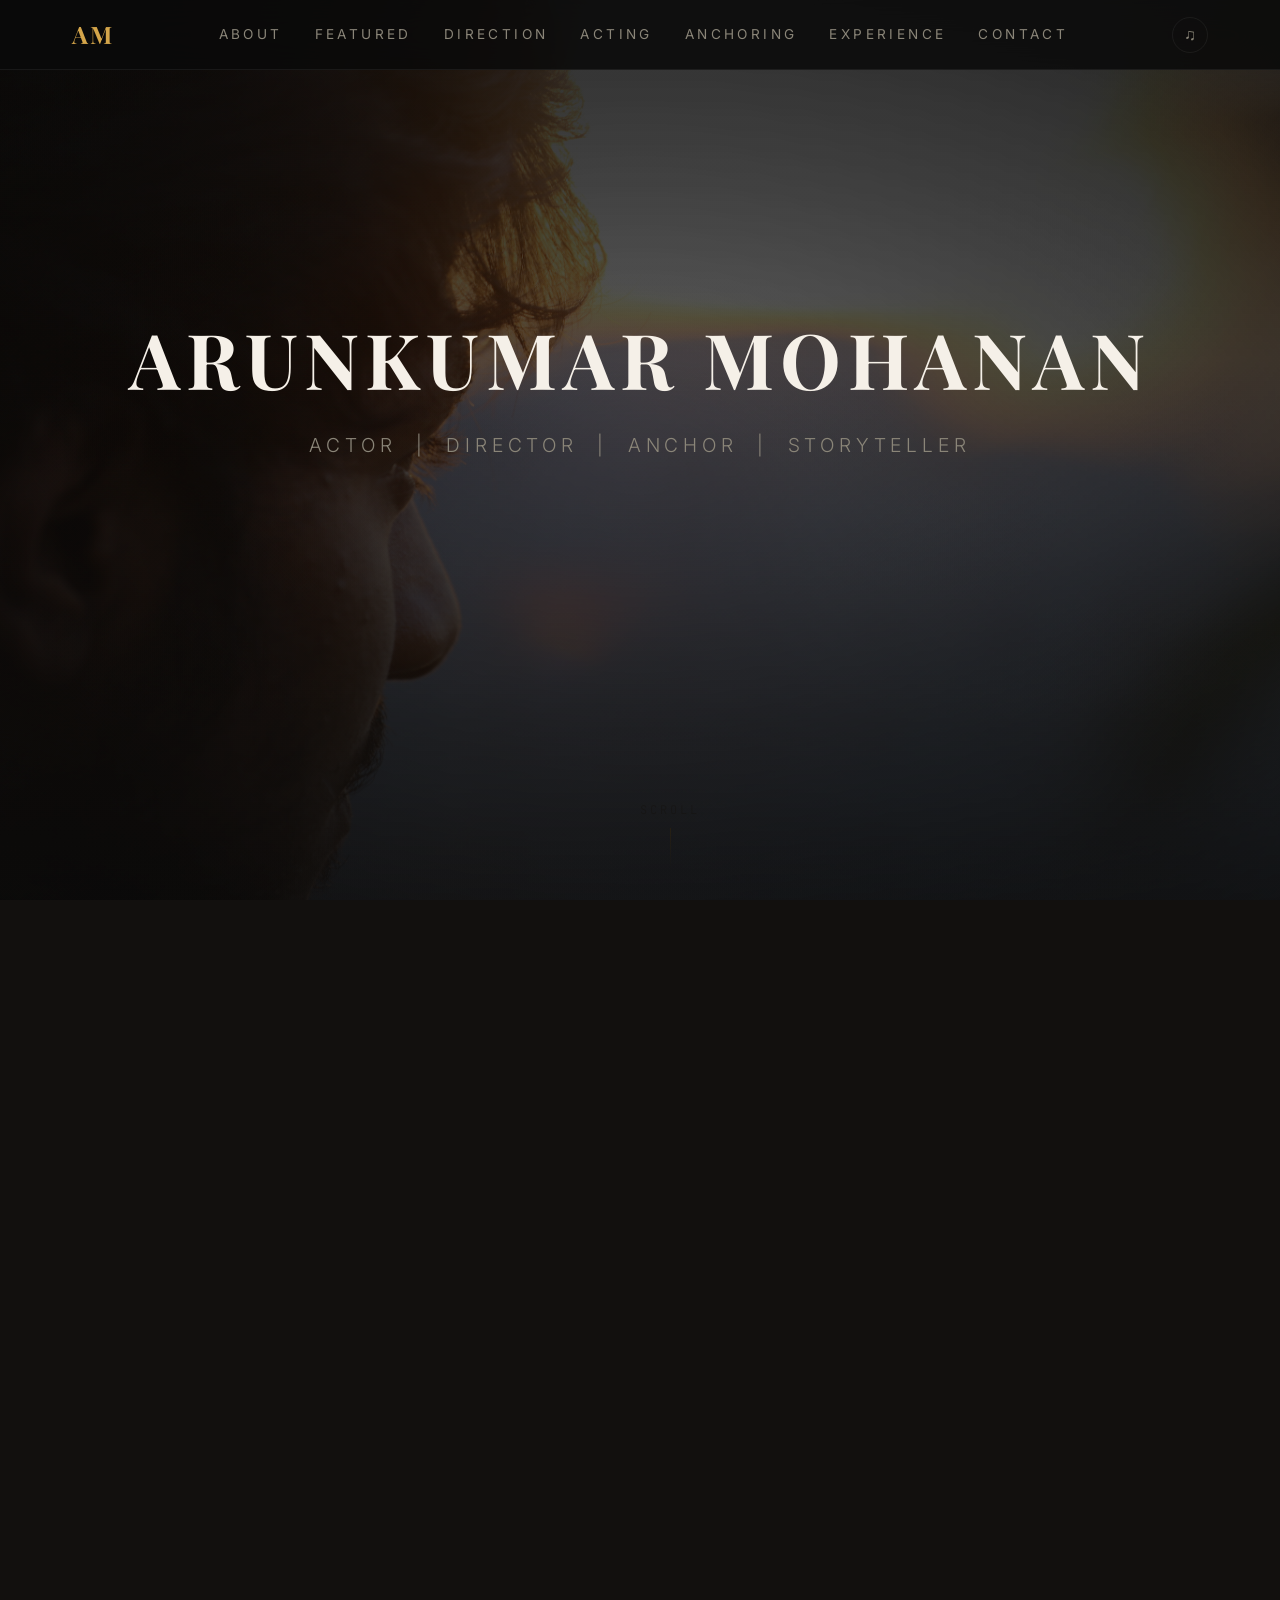
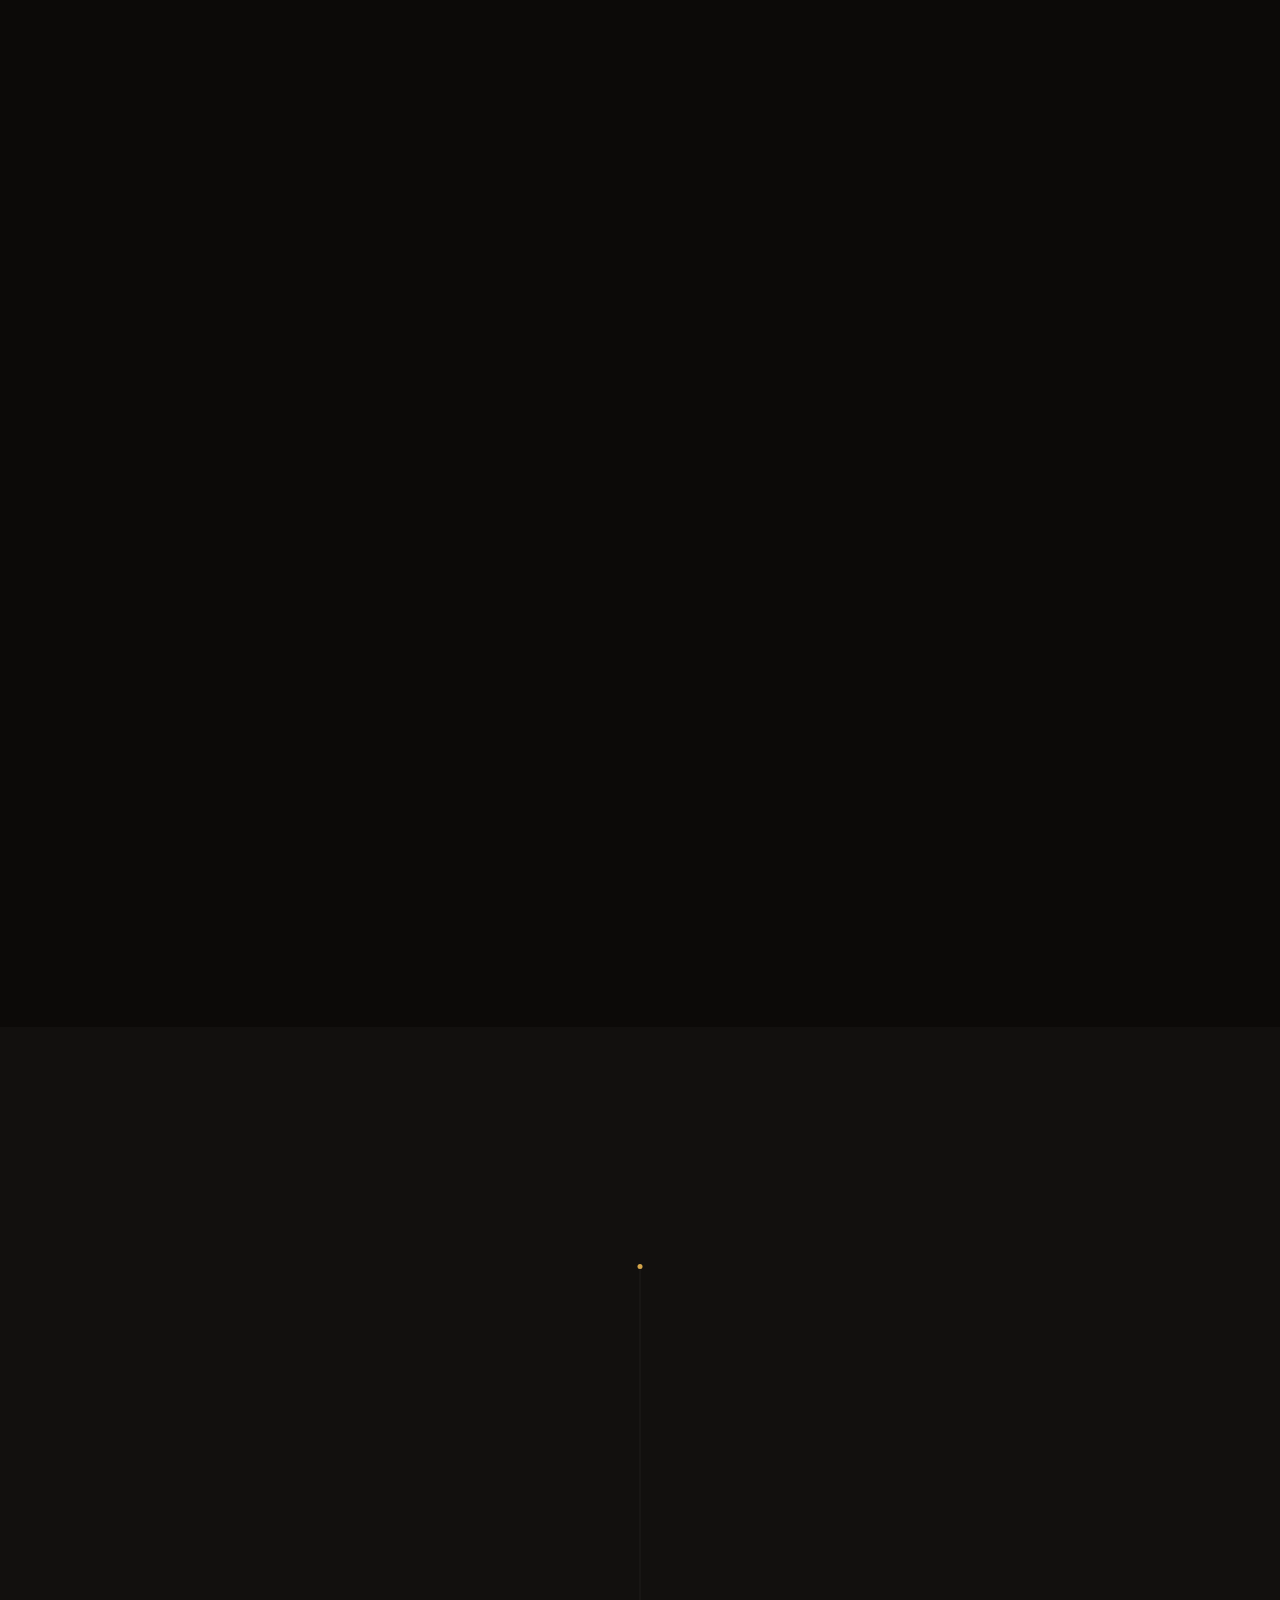
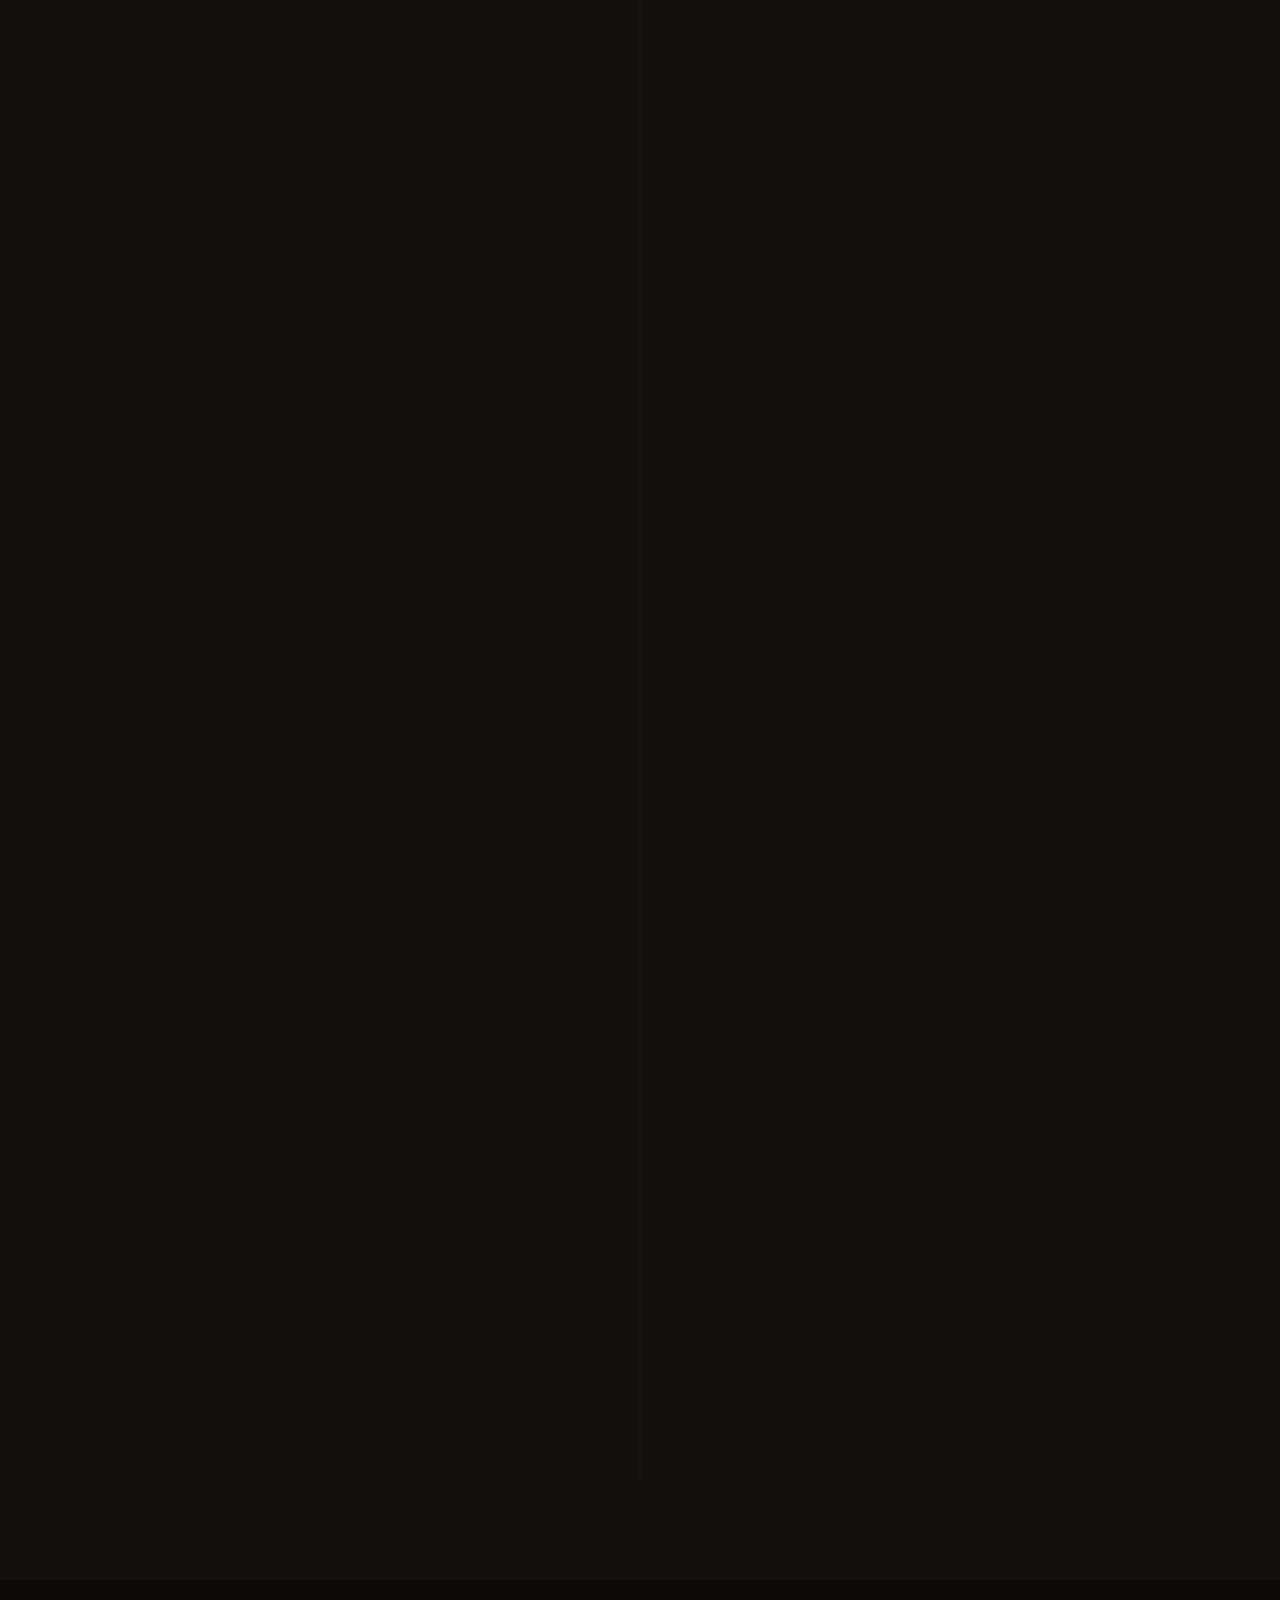
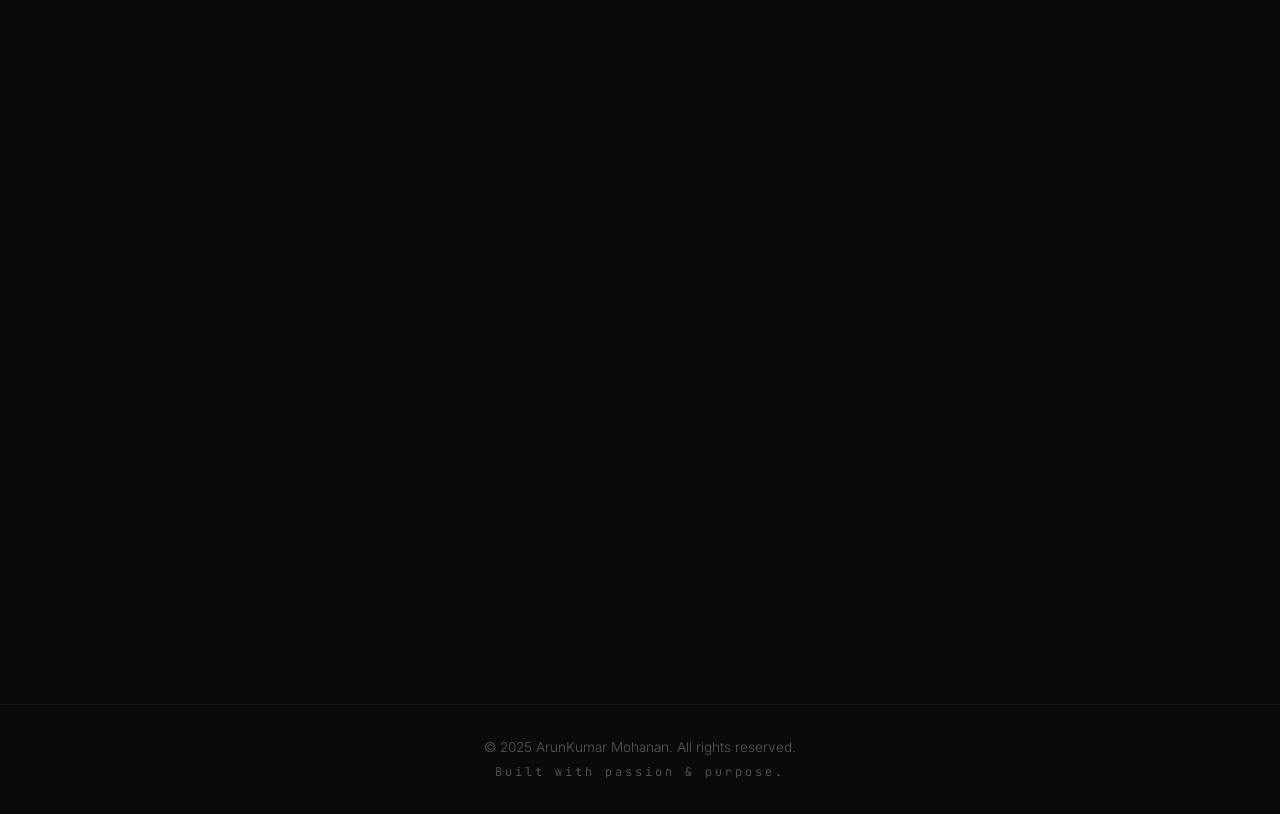
==== commit d21da13f: "Add real photos, reorder sections (Direction before Acting), and add cinematic animations - Replace " ====
--- a/index.html
+++ b/index.html
@@ -53,8 +53,8 @@
       <ul class="nav__links">
         <li><a href="#about">About</a></li>
         <li><a href="#showreel">Featured</a></li>
-        <li><a href="#portfolio">Portfolio</a></li>
         <li><a href="#direction">Direction</a></li>
+        <li><a href="#portfolio">Acting</a></li>
         <li><a href="#anchoring">Anchoring</a></li>
         <li><a href="#experience">Experience</a></li>
         <li><a href="#contact">Contact</a></li>
@@ -71,11 +71,7 @@
        HERO SECTION
        ============================================ -->
   <section id="hero" class="hero">
-    <!-- REPLACE: Add hero-video.mp4 to assets/video/ and uncomment the video tag below -->
-    <!-- <video class="hero__video" autoplay muted loop playsinline>
-      <source src="assets/video/hero-video.mp4" type="video/mp4">
-    </video> -->
-    <div class="hero__bg-animated" data-parallax-speed="0.4"></div>
+    <img class="hero__bg-image" src="assets/images/hero/hero-bg.jpg" alt="" data-parallax-speed="0.4">
     <div class="hero__overlay"></div>
     <div class="hero__content">
       <h1 class="hero__name" id="hero-name">ARUNKUMAR MOHANAN</h1>
@@ -96,9 +92,8 @@
     <div class="container">
       <div class="about__grid">
         <div class="about__image-col reveal reveal-left">
-          <!-- REPLACE: Swap this Unsplash image with your actual headshot -->
           <div class="about__image-placeholder">
-            <img src="https://images.unsplash.com/photo-1506794778202-cad84cf45f1d?w=600&h=800&fit=crop&crop=face" alt="ArunKumar Mohanan — Headshot" class="about__image-real">
+            <img src="assets/images/headshot/headshot.jpg" alt="ArunKumar Mohanan — Headshot" class="about__image-real">
           </div>
         </div>
         <div class="about__text-col">
@@ -330,17 +325,102 @@
   </section>
 
   <!-- ============================================
+       DIRECTION PORTFOLIO (moved before Acting)
+       ============================================ -->
+  <section id="direction" class="section direction">
+    <div class="container">
+      <h2 class="section__heading reveal">
+        <span class="section__heading-label">03</span>
+        As a Director
+      </h2>
+      <div class="section__divider reveal"></div>
+      <p class="direction__intro reveal" style="--reveal-delay: 0.1s">
+        Stories I've shaped from behind the lens — exploring silence, tension, and the human condition.
+      </p>
+
+      <div class="portfolio__filters reveal" style="--reveal-delay: 0.15s">
+        <button class="portfolio__filter-btn active" data-filter="all" data-gallery="direction">All</button>
+        <button class="portfolio__filter-btn" data-filter="short-film" data-gallery="direction">Short Films</button>
+        <button class="portfolio__filter-btn" data-filter="web-series" data-gallery="direction">Web Series</button>
+        <button class="portfolio__filter-btn" data-filter="commercial" data-gallery="direction">Commercials</button>
+      </div>
+
+      <div class="direction__grid" id="direction-gallery">
+        <div class="direction__card reveal" data-category="short-film">
+          <div class="direction__card-visual" style="--dir-hue: 35; --dir-accent: #6b5a2a">
+            <div class="direction__card-badge">Writer &bull; Director &bull; Actor &bull; Editor</div>
+            <div class="direction__card-play">
+              <svg viewBox="0 0 24 24" fill="currentColor"><polygon points="5,3 19,12 5,21"/></svg>
+            </div>
+            <div class="direction__card-views">5.7M+ Views</div>
+          </div>
+          <div class="direction__card-info">
+            <span class="direction__card-meta">Short Film &middot; 2017</span>
+            <h3 class="direction__card-title">Expectation</h3>
+            <p class="direction__card-synopsis">A breakout short film that captured 5.7 million hearts. Selected at the Chennai Short Film Festival. Written, directed, acted in, and edited single-handedly.</p>
+            <span class="direction__card-cta">View Project &rarr;</span>
+          </div>
+        </div>
+
+        <div class="direction__card reveal" data-category="short-film">
+          <div class="direction__card-visual" style="--dir-hue: 210; --dir-accent: #2a4a6b">
+            <div class="direction__card-badge">Director</div>
+            <div class="direction__card-play">
+              <svg viewBox="0 0 24 24" fill="currentColor"><polygon points="5,3 19,12 5,21"/></svg>
+            </div>
+          </div>
+          <div class="direction__card-info">
+            <span class="direction__card-meta">Short Film &middot; 2025</span>
+            <h3 class="direction__card-title">Am I Selected</h3>
+            <p class="direction__card-synopsis">A tense, intimate short exploring the anxiety of auditions and the vulnerability of chasing dreams. Screened at LV Prasad Film Institute.</p>
+            <span class="direction__card-cta">View Project &rarr;</span>
+          </div>
+        </div>
+
+        <div class="direction__card reveal" data-category="commercial">
+          <div class="direction__card-visual" style="--dir-hue: 160; --dir-accent: #2a6b4a">
+            <div class="direction__card-badge">Director</div>
+            <div class="direction__card-play">
+              <svg viewBox="0 0 24 24" fill="currentColor"><polygon points="5,3 19,12 5,21"/></svg>
+            </div>
+          </div>
+          <div class="direction__card-info">
+            <span class="direction__card-meta">Commercial &middot; Ad Film</span>
+            <h3 class="direction__card-title">Easwari Engineering College</h3>
+            <p class="direction__card-synopsis">Institutional brand film showcasing campus life, innovation, and student energy. Directed the full production from concept to delivery.</p>
+            <span class="direction__card-cta">View Project &rarr;</span>
+          </div>
+        </div>
+
+        <div class="direction__card reveal" data-category="web-series">
+          <div class="direction__card-visual" style="--dir-hue: 270; --dir-accent: #4a2a6b">
+            <div class="direction__card-badge">Co-Director</div>
+            <div class="direction__card-play">
+              <svg viewBox="0 0 24 24" fill="currentColor"><polygon points="5,3 19,12 5,21"/></svg>
+            </div>
+          </div>
+          <div class="direction__card-info">
+            <span class="direction__card-meta">Web Series &middot; YouTube</span>
+            <h3 class="direction__card-title">YouTube Web Series</h3>
+            <p class="direction__card-synopsis">Co-directed a multi-episode web series for YouTube, managing creative vision, blocking, and on-set direction across the full season.</p>
+            <span class="direction__card-cta">View Project &rarr;</span>
+          </div>
+        </div>
+      </div>
+    </div>
+  </section>
+
+  <!-- ============================================
        ACTING PORTFOLIO / GALLERY
        ============================================ -->
   <section id="portfolio" class="section portfolio">
     <div class="container">
       <h2 class="section__heading reveal">
-        <span class="section__heading-label">03</span>
+        <span class="section__heading-label">04</span>
         Acting Portfolio
       </h2>
       <div class="section__divider reveal"></div>
 
-      <!-- Filter buttons -->
       <div class="portfolio__filters reveal" style="--reveal-delay: 0.1s">
         <button class="portfolio__filter-btn active" data-filter="all">All</button>
         <button class="portfolio__filter-btn" data-filter="film-stills">Film Stills</button>
@@ -348,7 +428,6 @@
         <button class="portfolio__filter-btn" data-filter="bts">Behind the Scenes</button>
       </div>
 
-      <!-- Gallery grid — REPLACE: Swap Unsplash URLs with your actual photos -->
       <div class="portfolio__grid" id="acting-gallery">
         <div class="portfolio__item reveal" data-category="film-stills">
           <img class="portfolio__item-img" src="https://images.unsplash.com/photo-1485846234645-a62644f84728?w=500&h=625&fit=crop" alt="Expectation — Film Still" loading="lazy">
@@ -399,7 +478,7 @@
           </div>
         </div>
         <div class="portfolio__item reveal" data-category="bts">
-          <img class="portfolio__item-img" src="https://images.unsplash.com/photo-1518676590747-1e3dcf5a04b2?w=500&h=625&fit=crop" alt="Behind the Scenes — Direction" loading="lazy">
+          <img class="portfolio__item-img" src="https://images.unsplash.com/photo-1485846234645-a62644f84728?w=500&h=625&fit=crop" alt="Behind the Scenes — Direction" loading="lazy">
           <div class="portfolio__item-overlay">
             <span class="portfolio__item-category">Behind the Scenes</span>
             <h3 class="portfolio__item-title">Director's Chair</h3>
@@ -420,94 +499,6 @@
             <span class="portfolio__item-category">Film Still</span>
             <h3 class="portfolio__item-title">The Frame</h3>
             <span class="portfolio__item-view">View</span>
-          </div>
-        </div>
-      </div>
-    </div>
-  </section>
-
-  <!-- ============================================
-       DIRECTION PORTFOLIO
-       ============================================ -->
-  <section id="direction" class="section direction">
-    <div class="container">
-      <h2 class="section__heading reveal">
-        <span class="section__heading-label">04</span>
-        As a Director
-      </h2>
-      <div class="section__divider reveal"></div>
-      <p class="direction__intro reveal" style="--reveal-delay: 0.1s">
-        Stories I've shaped from behind the lens — exploring silence, tension, and the human condition.
-      </p>
-
-      <!-- Direction filter buttons -->
-      <div class="portfolio__filters reveal" style="--reveal-delay: 0.15s">
-        <button class="portfolio__filter-btn active" data-filter="all" data-gallery="direction">All</button>
-        <button class="portfolio__filter-btn" data-filter="short-film" data-gallery="direction">Short Films</button>
-        <button class="portfolio__filter-btn" data-filter="web-series" data-gallery="direction">Web Series</button>
-        <button class="portfolio__filter-btn" data-filter="commercial" data-gallery="direction">Commercials</button>
-      </div>
-
-      <!-- Direction projects grid -->
-      <div class="direction__grid" id="direction-gallery">
-        <div class="direction__card reveal" data-category="short-film">
-          <div class="direction__card-visual" style="--dir-hue: 35; --dir-accent: #6b5a2a">
-            <div class="direction__card-badge">Writer &bull; Director &bull; Actor &bull; Editor</div>
-            <div class="direction__card-play">
-              <svg viewBox="0 0 24 24" fill="currentColor"><polygon points="5,3 19,12 5,21"/></svg>
-            </div>
-            <div class="direction__card-views">5.7M+ Views</div>
-          </div>
-          <div class="direction__card-info">
-            <span class="direction__card-meta">Short Film &middot; 2017</span>
-            <h3 class="direction__card-title">Expectation</h3>
-            <p class="direction__card-synopsis">A breakout short film that captured 5.7 million hearts. Selected at the Chennai Short Film Festival. Written, directed, acted in, and edited single-handedly.</p>
-            <span class="direction__card-cta">View Project &rarr;</span>
-          </div>
-        </div>
-
-        <div class="direction__card reveal" data-category="short-film">
-          <div class="direction__card-visual" style="--dir-hue: 210; --dir-accent: #2a4a6b">
-            <div class="direction__card-badge">Director</div>
-            <div class="direction__card-play">
-              <svg viewBox="0 0 24 24" fill="currentColor"><polygon points="5,3 19,12 5,21"/></svg>
-            </div>
-          </div>
-          <div class="direction__card-info">
-            <span class="direction__card-meta">Short Film &middot; 2025</span>
-            <h3 class="direction__card-title">Am I Selected</h3>
-            <p class="direction__card-synopsis">A tense, intimate short exploring the anxiety of auditions and the vulnerability of chasing dreams. Screened at LV Prasad Film Institute.</p>
-            <span class="direction__card-cta">View Project &rarr;</span>
-          </div>
-        </div>
-
-        <div class="direction__card reveal" data-category="commercial">
-          <div class="direction__card-visual" style="--dir-hue: 160; --dir-accent: #2a6b4a">
-            <div class="direction__card-badge">Director</div>
-            <div class="direction__card-play">
-              <svg viewBox="0 0 24 24" fill="currentColor"><polygon points="5,3 19,12 5,21"/></svg>
-            </div>
-          </div>
-          <div class="direction__card-info">
-            <span class="direction__card-meta">Commercial &middot; Ad Film</span>
-            <h3 class="direction__card-title">Easwari Engineering College</h3>
-            <p class="direction__card-synopsis">Institutional brand film showcasing campus life, innovation, and student energy. Directed the full production from concept to delivery.</p>
-            <span class="direction__card-cta">View Project &rarr;</span>
-          </div>
-        </div>
-
-        <div class="direction__card reveal" data-category="web-series">
-          <div class="direction__card-visual" style="--dir-hue: 270; --dir-accent: #4a2a6b">
-            <div class="direction__card-badge">Co-Director</div>
-            <div class="direction__card-play">
-              <svg viewBox="0 0 24 24" fill="currentColor"><polygon points="5,3 19,12 5,21"/></svg>
-            </div>
-          </div>
-          <div class="direction__card-info">
-            <span class="direction__card-meta">Web Series &middot; YouTube</span>
-            <h3 class="direction__card-title">YouTube Web Series</h3>
-            <p class="direction__card-synopsis">Co-directed a multi-episode web series for YouTube, managing creative vision, blocking, and on-set direction across the full season.</p>
-            <span class="direction__card-cta">View Project &rarr;</span>
           </div>
         </div>
       </div>
@@ -552,83 +543,82 @@
         <button class="portfolio__filter-btn" data-filter="cultural" data-gallery="anchoring">Cultural Events</button>
       </div>
 
-      <!-- Anchoring gallery grid — REPLACE: Swap Unsplash URLs with your actual event photos -->
       <div class="anchoring__grid" id="anchoring-gallery">
-        <div class="anchoring__card reveal" data-category="college">
-          <div class="anchoring__card-visual">
-            <img src="https://images.unsplash.com/photo-1540575467063-178a50c2df87?w=800&h=500&fit=crop" alt="College Fest Hosting" loading="lazy">
-            <div class="anchoring__card-overlay">
-              <span class="anchoring__card-type">College Fest</span>
-            </div>
-          </div>
-          <div class="anchoring__card-info">
-            <h3 class="anchoring__card-title">Annual College Festival</h3>
-            <p class="anchoring__card-desc">Hosted the main stage events — from cultural performances to celebrity interactions — energizing an audience of 3000+.</p>
-          </div>
-        </div>
-
-        <div class="anchoring__card reveal" data-category="corporate">
-          <div class="anchoring__card-visual">
-            <img src="https://images.unsplash.com/photo-1475721027785-f74eccf877e2?w=800&h=500&fit=crop" alt="Corporate Event" loading="lazy">
-            <div class="anchoring__card-overlay">
-              <span class="anchoring__card-type">Corporate</span>
-            </div>
-          </div>
-          <div class="anchoring__card-info">
-            <h3 class="anchoring__card-title">Corporate Conference</h3>
-            <p class="anchoring__card-desc">Emceed corporate conferences and product launches with a polished, professional delivery.</p>
-          </div>
-        </div>
-
         <div class="anchoring__card reveal" data-category="cultural">
           <div class="anchoring__card-visual">
-            <img src="https://images.unsplash.com/photo-1492684223066-81342ee5ff30?w=800&h=500&fit=crop" alt="Cultural Event" loading="lazy">
+            <img src="assets/images/anchoring/cultural-events/event-01.jpg" alt="Cultural Event Hosting" loading="lazy">
             <div class="anchoring__card-overlay">
               <span class="anchoring__card-type">Cultural Event</span>
             </div>
           </div>
           <div class="anchoring__card-info">
-            <h3 class="anchoring__card-title">Cultural Celebrations</h3>
-            <p class="anchoring__card-desc">Anchored traditional and cultural events, seamlessly switching between Tamil and English to connect with diverse audiences.</p>
-          </div>
-        </div>
-
-        <div class="anchoring__card reveal" data-category="college">
-          <div class="anchoring__card-visual">
-            <img src="https://images.unsplash.com/photo-1501281668745-f7f57925c3b4?w=800&h=500&fit=crop" alt="Stage Performance" loading="lazy">
-            <div class="anchoring__card-overlay">
-              <span class="anchoring__card-type">College Fest</span>
-            </div>
-          </div>
-          <div class="anchoring__card-info">
-            <h3 class="anchoring__card-title">Inter-College Competition</h3>
-            <p class="anchoring__card-desc">High-energy hosting for inter-college competitions — managing time, crowd, and spontaneous moments with ease.</p>
-          </div>
-        </div>
-
-        <div class="anchoring__card reveal" data-category="corporate">
-          <div class="anchoring__card-visual">
-            <img src="https://images.unsplash.com/photo-1511578314322-379afb476865?w=800&h=500&fit=crop" alt="Award Ceremony" loading="lazy">
-            <div class="anchoring__card-overlay">
-              <span class="anchoring__card-type">Corporate</span>
-            </div>
-          </div>
-          <div class="anchoring__card-info">
-            <h3 class="anchoring__card-title">Award Ceremony</h3>
-            <p class="anchoring__card-desc">Hosted award ceremonies with a mix of gravitas and warmth, keeping the audience engaged through hours of programming.</p>
+            <h3 class="anchoring__card-title">Audience Connect</h3>
+            <p class="anchoring__card-desc">Bringing the audience into the moment — that one-on-one interaction that turns a passive crowd into active participants.</p>
           </div>
         </div>
 
         <div class="anchoring__card reveal" data-category="cultural">
           <div class="anchoring__card-visual">
-            <img src="https://images.unsplash.com/photo-1429962714451-bb934ecdc4ec?w=800&h=500&fit=crop" alt="Music Concert" loading="lazy">
+            <img src="assets/images/anchoring/cultural-events/event-02.jpg" alt="Stage Hosting" loading="lazy">
             <div class="anchoring__card-overlay">
               <span class="anchoring__card-type">Cultural Event</span>
             </div>
           </div>
           <div class="anchoring__card-info">
-            <h3 class="anchoring__card-title">Live Music Concert</h3>
-            <p class="anchoring__card-desc">Anchored live music events, introducing artists, engaging the crowd, and keeping the energy at its peak.</p>
+            <h3 class="anchoring__card-title">Open-Air Cultural Night</h3>
+            <p class="anchoring__card-desc">Bilingual hosting under stage lights — switching between Tamil and English to keep every audience member engaged.</p>
+          </div>
+        </div>
+
+        <div class="anchoring__card reveal" data-category="cultural">
+          <div class="anchoring__card-visual">
+            <img src="assets/images/anchoring/cultural-events/event-03.jpg" alt="Live Event Hosting" loading="lazy">
+            <div class="anchoring__card-overlay">
+              <span class="anchoring__card-type">Cultural Event</span>
+            </div>
+          </div>
+          <div class="anchoring__card-info">
+            <h3 class="anchoring__card-title">Live Stage Hosting</h3>
+            <p class="anchoring__card-desc">Commanding the mic with energy and presence — keeping the show flowing through every transition.</p>
+          </div>
+        </div>
+
+        <div class="anchoring__card reveal" data-category="cultural">
+          <div class="anchoring__card-visual">
+            <img src="assets/images/anchoring/cultural-events/event-04.jpg" alt="Stage Performance" loading="lazy">
+            <div class="anchoring__card-overlay">
+              <span class="anchoring__card-type">Cultural Event</span>
+            </div>
+          </div>
+          <div class="anchoring__card-info">
+            <h3 class="anchoring__card-title">Crowd Engagement</h3>
+            <p class="anchoring__card-desc">Reading the room, working the crowd — that magic moment when everyone is in sync with the energy on stage.</p>
+          </div>
+        </div>
+
+        <div class="anchoring__card reveal" data-category="cultural">
+          <div class="anchoring__card-visual">
+            <img src="assets/images/anchoring/cultural-events/event-05.jpg" alt="Cultural Festival" loading="lazy">
+            <div class="anchoring__card-overlay">
+              <span class="anchoring__card-type">Cultural Event</span>
+            </div>
+          </div>
+          <div class="anchoring__card-info">
+            <h3 class="anchoring__card-title">Cultural Celebrations</h3>
+            <p class="anchoring__card-desc">Anchored traditional and cultural events, bringing warmth and energy to crowds of all ages.</p>
+          </div>
+        </div>
+
+        <div class="anchoring__card reveal" data-category="cultural">
+          <div class="anchoring__card-visual">
+            <img src="assets/images/anchoring/cultural-events/event-06.jpg" alt="Live Hosting" loading="lazy">
+            <div class="anchoring__card-overlay">
+              <span class="anchoring__card-type">Cultural Event</span>
+            </div>
+          </div>
+          <div class="anchoring__card-info">
+            <h3 class="anchoring__card-title">Festival Stage</h3>
+            <p class="anchoring__card-desc">Live event MC work — connecting performers, audience, and the moment into one seamless experience.</p>
           </div>
         </div>
       </div>
--- a/css/sections.css
+++ b/css/sections.css
@@ -146,15 +146,36 @@
   object-fit: cover;
 }
 
+.hero__bg-image {
+  position: absolute;
+  inset: 0;
+  width: 100%;
+  height: 100%;
+  object-fit: cover;
+  object-position: center center;
+  z-index: 0;
+  filter: brightness(0.7) contrast(1.1) saturate(1.1);
+}
+
+@media (max-width: 768px) {
+  .hero__bg-image {
+    object-position: 25% center;
+    filter: brightness(0.6) contrast(1.1);
+  }
+}
+
 .hero__overlay {
   position: absolute;
   inset: 0;
-  background: linear-gradient(
-    180deg,
-    rgba(10, 10, 10, 0.4) 0%,
-    rgba(10, 10, 10, 0.2) 40%,
-    rgba(10, 10, 10, 0.6) 100%
-  );
+  background:
+    radial-gradient(ellipse at center, rgba(10, 10, 10, 0.3) 0%, rgba(10, 10, 10, 0.7) 100%),
+    linear-gradient(
+      180deg,
+      rgba(10, 10, 10, 0.5) 0%,
+      rgba(10, 10, 10, 0.3) 40%,
+      rgba(10, 10, 10, 0.75) 100%
+    );
+  z-index: 1;
 }
 
 .hero__content {
--- a/css/animations.css
+++ b/css/animations.css
@@ -111,6 +111,378 @@
 .reveal-stagger > .reveal:nth-child(5) { --reveal-delay: 0.4s; }
 .reveal-stagger > .reveal:nth-child(6) { --reveal-delay: 0.5s; }
 
+/* ============================================
+   PREMIUM CINEMATIC ANIMATIONS
+   ============================================ */
+
+/* Floating animation for accents */
+@keyframes float {
+  0%, 100% { transform: translateY(0); }
+  50% { transform: translateY(-8px); }
+}
+
+/* Shimmer for gold accents */
+@keyframes shimmer {
+  0% { background-position: -200% center; }
+  100% { background-position: 200% center; }
+}
+
+/* Soft pulse glow */
+@keyframes glowPulse {
+  0%, 100% { box-shadow: 0 0 20px var(--color-accent-subtle); }
+  50% { box-shadow: 0 0 40px var(--color-accent-glow), 0 0 60px var(--color-accent-subtle); }
+}
+
+/* Slow zoom for hero image */
+@keyframes slowZoom {
+  0%   { transform: scale(1) translateY(0); }
+  100% { transform: scale(1.08) translateY(-2%); }
+}
+
+/* Gradient sweep for buttons */
+@keyframes gradientSweep {
+  0%   { background-position: 0% 50%; }
+  100% { background-position: 200% 50%; }
+}
+
+/* Counter rolling effect */
+@keyframes countUp {
+  from { opacity: 0; transform: translateY(20px) scale(0.9); }
+  to   { opacity: 1; transform: translateY(0) scale(1); }
+}
+
+/* Spotlight sweep */
+@keyframes spotlight {
+  0%, 100% { background-position: -100% 0; }
+  50% { background-position: 200% 0; }
+}
+
+/* Image ken burns effect */
+@keyframes kenBurns {
+  0%   { transform: scale(1) translate(0, 0); }
+  50%  { transform: scale(1.06) translate(-1%, -1%); }
+  100% { transform: scale(1) translate(0, 0); }
+}
+
+/* Heading character cascade */
+@keyframes letterFloat {
+  0%, 100% { transform: translateY(0); }
+  50% { transform: translateY(-3px); }
+}
+
+/* Rotating border for special elements */
+@keyframes borderSpin {
+  from { background-position: 0% 50%; }
+  to { background-position: 200% 50%; }
+}
+
+/* Apply slow zoom to hero background */
+.hero__bg-image {
+  animation: slowZoom 20s ease-in-out infinite alternate;
+}
+
+/* Hero CTA enhanced gradient sweep */
+.hero__cta {
+  background: linear-gradient(
+    90deg,
+    var(--color-accent) 0%,
+    var(--color-accent-hover) 50%,
+    var(--color-accent) 100%
+  );
+  background-size: 200% 100%;
+  animation: gradientSweep 4s linear infinite;
+}
+
+/* Stat numbers float in */
+.featured__stat-number,
+.anchoring__stat-number {
+  animation: countUp 0.8s var(--ease-out-expo) forwards;
+}
+
+/* Section heading label gentle float */
+.section__heading-label {
+  display: inline-block;
+  animation: float 3s ease-in-out infinite;
+}
+
+/* Section divider shimmer */
+.section__divider {
+  background: linear-gradient(
+    90deg,
+    var(--color-accent) 0%,
+    var(--color-accent-hover) 50%,
+    var(--color-accent) 100%
+  );
+  background-size: 200% 100%;
+  animation: shimmer 3s linear infinite;
+}
+
+/* Direction card hover - 3D tilt */
+.direction__card {
+  transform-style: preserve-3d;
+  perspective: 1000px;
+  transition: transform 0.5s var(--ease-out-expo), border-color 0.3s var(--ease-out), box-shadow 0.5s var(--ease-out);
+}
+
+.direction__card:hover {
+  transform: translateY(-8px) rotateX(2deg);
+  box-shadow:
+    0 20px 60px rgba(0, 0, 0, 0.5),
+    0 0 40px var(--color-accent-subtle);
+}
+
+.direction__card-visual img,
+.direction__card-visual {
+  transition: transform 0.6s var(--ease-out-expo);
+}
+
+/* Anchoring card lift on hover */
+.anchoring__card {
+  transition: transform 0.5s var(--ease-out-expo), border-color 0.3s var(--ease-out), box-shadow 0.5s var(--ease-out);
+}
+
+.anchoring__card:hover {
+  transform: translateY(-8px) scale(1.02);
+  box-shadow:
+    0 20px 60px rgba(0, 0, 0, 0.5),
+    0 0 40px var(--color-accent-subtle);
+}
+
+/* Portfolio item enhanced hover with rotation */
+.portfolio__item {
+  transition: transform 0.5s var(--ease-out-expo), box-shadow 0.5s var(--ease-out);
+}
+
+.portfolio__item:hover {
+  transform: translateY(-6px) scale(1.02);
+  box-shadow: 0 20px 50px rgba(0, 0, 0, 0.5);
+  z-index: 5;
+}
+
+/* Stats card glow on hover */
+.stats-card {
+  transition: border-color 0.4s var(--ease-out), box-shadow 0.4s var(--ease-out);
+}
+
+.stats-card:hover {
+  border-color: var(--color-accent);
+  box-shadow: 0 0 60px var(--color-accent-subtle);
+}
+
+/* Stat sheet items pop on hover */
+.stats-card__item {
+  transition: transform 0.3s var(--ease-out), color 0.3s var(--ease-out);
+}
+
+.stats-card__item:hover {
+  transform: translateX(4px);
+}
+
+.stats-card__item:hover .stats-card__key {
+  color: var(--color-accent);
+}
+
+/* Skill chip hover bounce */
+.stats-card__skill {
+  transition: transform 0.3s var(--ease-out-expo), background 0.3s var(--ease-out), color 0.3s var(--ease-out);
+}
+
+.stats-card__skill:hover {
+  transform: translateY(-3px) scale(1.05);
+}
+
+/* Featured stat hover lift */
+.featured__stat {
+  transition: transform 0.4s var(--ease-out-expo), background 0.4s var(--ease-out);
+}
+
+.featured__stat:hover {
+  background: var(--color-accent-subtle);
+  transform: translateY(-4px);
+}
+
+.featured__stat:hover .featured__stat-number {
+  color: var(--color-accent);
+}
+
+.featured__stat-number {
+  transition: color 0.3s var(--ease-out);
+}
+
+/* Filter button shimmer on active */
+.portfolio__filter-btn.active {
+  background: linear-gradient(
+    90deg,
+    var(--color-accent) 0%,
+    var(--color-accent-hover) 50%,
+    var(--color-accent) 100%
+  );
+  background-size: 200% 100%;
+  animation: gradientSweep 3s linear infinite;
+}
+
+/* Filter button hover */
+.portfolio__filter-btn {
+  transition: all 0.3s var(--ease-out-expo);
+}
+
+.portfolio__filter-btn:not(.active):hover {
+  transform: translateY(-2px);
+  background: var(--color-accent-subtle);
+  border-color: var(--color-accent);
+  color: var(--color-text-primary);
+}
+
+/* Featured comments cards hover lift */
+.featured__comment {
+  transition: transform 0.4s var(--ease-out-expo), border-left-color 0.3s var(--ease-out), box-shadow 0.4s var(--ease-out);
+}
+
+.featured__comment:hover {
+  transform: translateY(-4px) scale(1.01);
+  box-shadow: 0 12px 40px rgba(0, 0, 0, 0.4);
+  border-left-width: 5px;
+}
+
+/* Timeline content slide on hover */
+.timeline__content {
+  transition: transform 0.4s var(--ease-out-expo), border-color 0.3s var(--ease-out), box-shadow 0.4s var(--ease-out);
+}
+
+.timeline__content:hover {
+  transform: translateX(6px);
+  box-shadow: -8px 8px 30px rgba(0, 0, 0, 0.4);
+}
+
+.timeline__item--right .timeline__content:hover {
+  transform: translateX(-6px);
+  box-shadow: 8px 8px 30px rgba(0, 0, 0, 0.4);
+}
+
+@media (max-width: 768px) {
+  .timeline__item--right .timeline__content:hover {
+    transform: translateX(6px);
+    box-shadow: -8px 8px 30px rgba(0, 0, 0, 0.4);
+  }
+}
+
+/* Contact link slide */
+.contact__link {
+  transition: transform 0.3s var(--ease-out), color 0.3s var(--ease-out);
+}
+
+.contact__link:hover {
+  transform: translateX(8px);
+}
+
+.contact__link-icon {
+  transition: transform 0.4s var(--ease-out-expo), border-color 0.3s var(--ease-out), color 0.3s var(--ease-out);
+}
+
+.contact__link:hover .contact__link-icon {
+  transform: rotate(8deg) scale(1.1);
+}
+
+/* Direction card play button glow */
+.direction__card:hover .direction__card-play {
+  animation: glowPulse 1.5s ease-in-out infinite;
+}
+
+/* Direction views badge animation */
+.direction__card-views {
+  animation: glowPulse 2.5s ease-in-out infinite;
+}
+
+/* About image subtle ken burns */
+.about__image-real {
+  transition: transform 1.2s var(--ease-out-expo);
+}
+
+.about__image-placeholder:hover .about__image-real {
+  transform: scale(1.05);
+}
+
+/* Featured Work badge soft pulse */
+.featured__badge {
+  transition: transform 0.3s var(--ease-out-expo), background 0.3s var(--ease-out);
+}
+
+.featured__badge:hover {
+  transform: translateY(-3px) scale(1.05);
+  background: var(--color-accent);
+  color: var(--color-bg-primary);
+}
+
+.featured__badge:hover .featured__badge-text {
+  color: var(--color-bg-primary);
+}
+
+/* Section heading underline reveal */
+.section__heading {
+  position: relative;
+  display: inline-block;
+}
+
+/* Featured screenshot hover zoom */
+.featured__screenshot-frame {
+  transition: transform 0.4s var(--ease-out-expo), border-color 0.3s var(--ease-out), box-shadow 0.4s var(--ease-out);
+}
+
+.featured__screenshot-frame:hover {
+  transform: translateY(-6px) scale(1.03);
+  box-shadow: 0 20px 50px rgba(0, 0, 0, 0.6);
+}
+
+/* Showreel thumbnail hover */
+.showreel__thumb {
+  transition: transform 0.4s var(--ease-out-expo), border-color 0.3s var(--ease-out);
+}
+
+.showreel__thumb:hover {
+  transform: translateY(-4px) scale(1.04);
+}
+
+/* Anchoring stat hover */
+.anchoring__stat {
+  transition: transform 0.3s var(--ease-out-expo);
+}
+
+.anchoring__stat:hover {
+  transform: translateY(-4px);
+}
+
+.anchoring__stat:hover .anchoring__stat-number {
+  text-shadow: 0 0 30px var(--color-accent-glow);
+}
+
+.anchoring__stat-number {
+  transition: text-shadow 0.4s var(--ease-out);
+}
+
+/* Nav music button rotation on hover */
+.nav__music-btn {
+  transition: transform 0.4s var(--ease-out-expo), border-color 0.3s var(--ease-out), color 0.3s var(--ease-out);
+}
+
+.nav__music-btn:hover {
+  transform: rotate(15deg) scale(1.1);
+}
+
+/* Featured tagline italic shimmer */
+.featured__tagline {
+  background: linear-gradient(
+    90deg,
+    var(--color-text-secondary) 0%,
+    var(--color-accent) 50%,
+    var(--color-text-secondary) 100%
+  );
+  background-size: 200% 100%;
+  -webkit-background-clip: text;
+  background-clip: text;
+  -webkit-text-fill-color: transparent;
+  animation: shimmer 5s linear infinite;
+}
+
 /* Reduced motion */
 @media (prefers-reduced-motion: reduce) {
   *, *::before, *::after {
@@ -123,4 +495,8 @@
     transform: none;
     transition: none;
   }
-}
+
+  .hero__bg-image {
+    animation: none;
+  }
+}
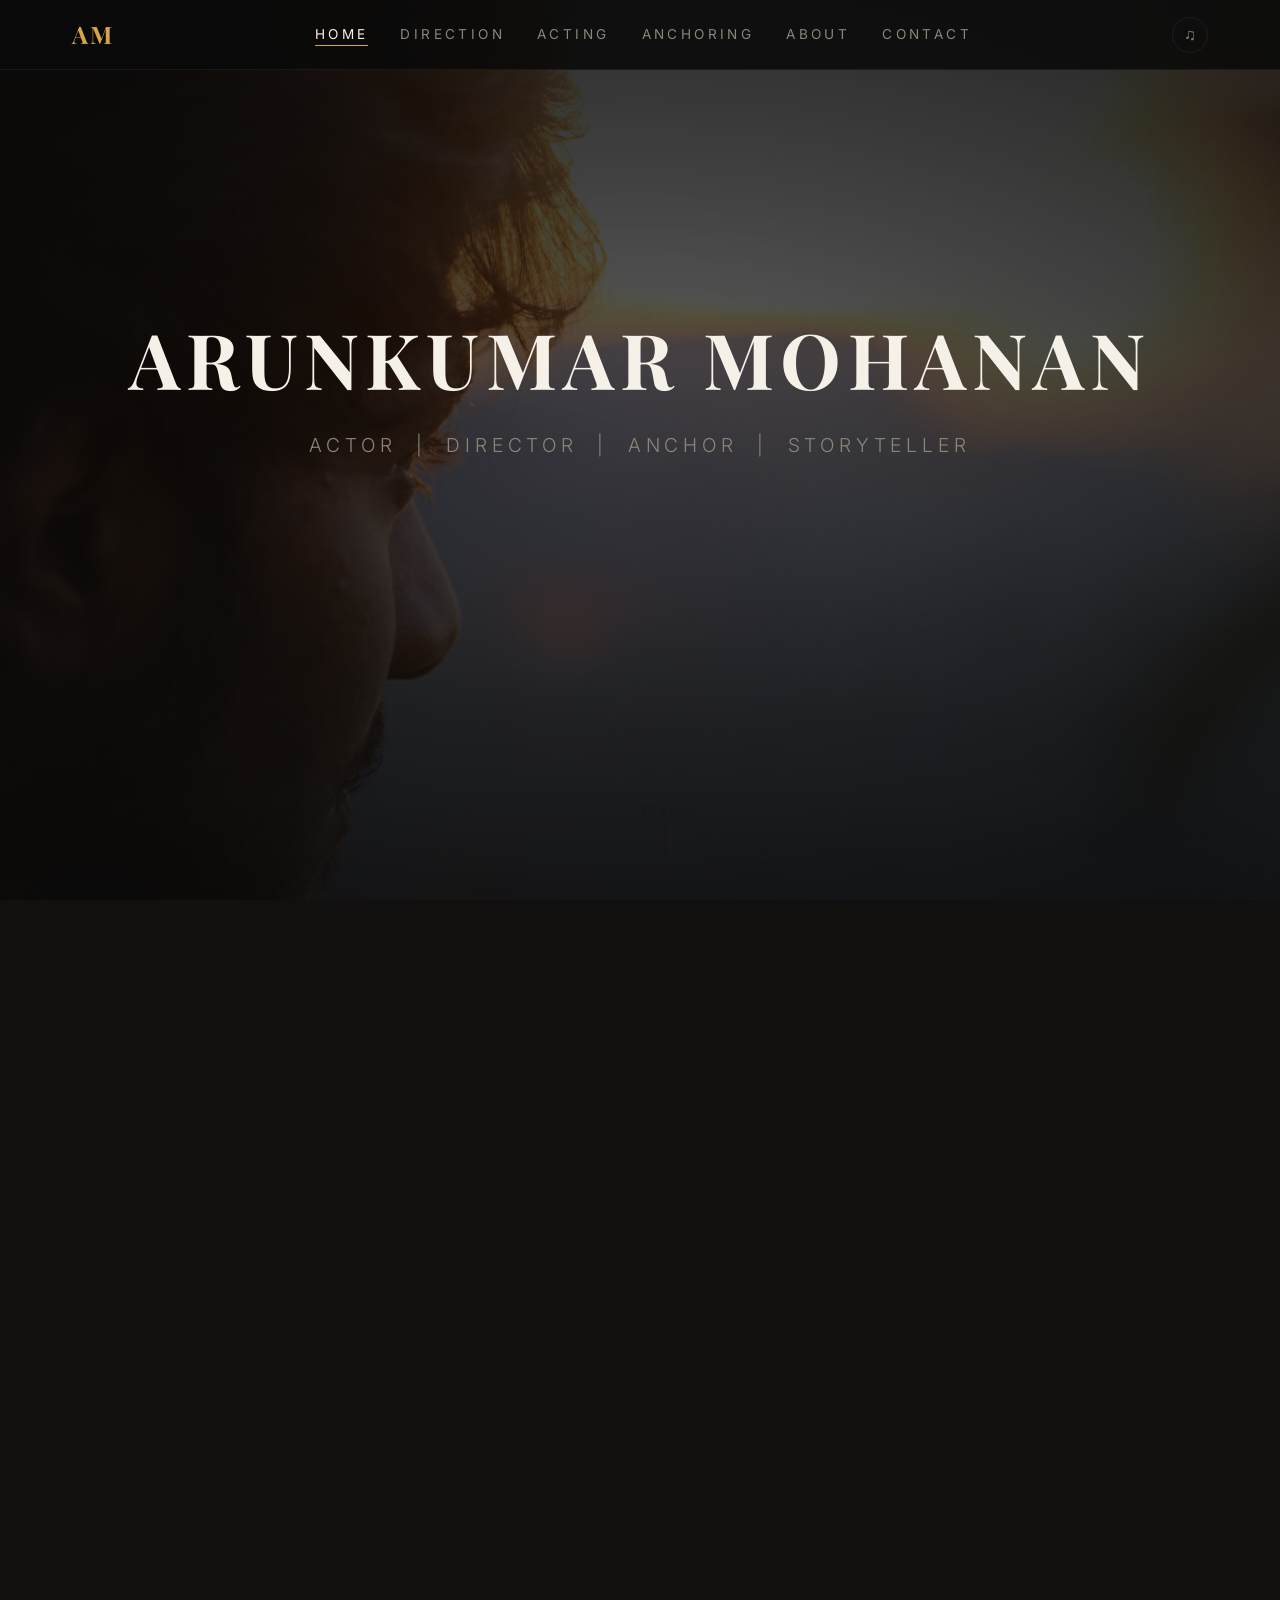
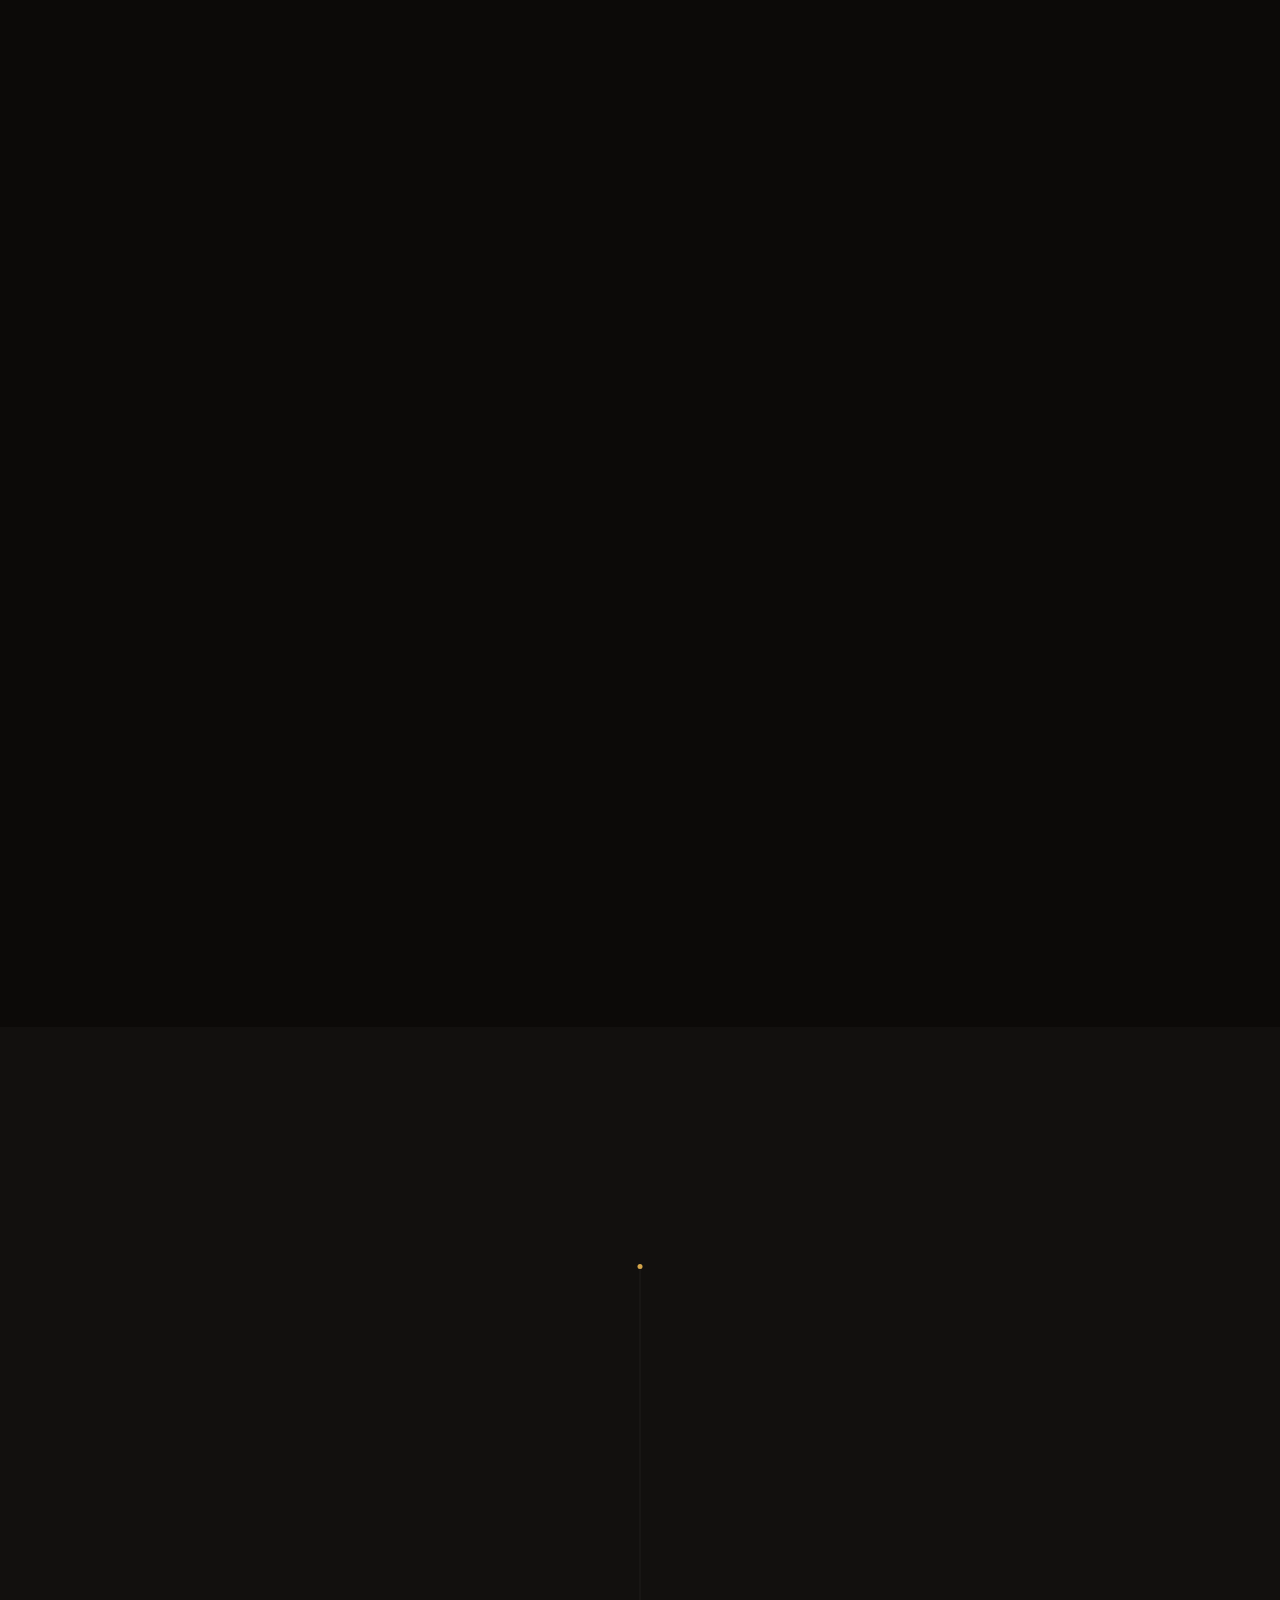
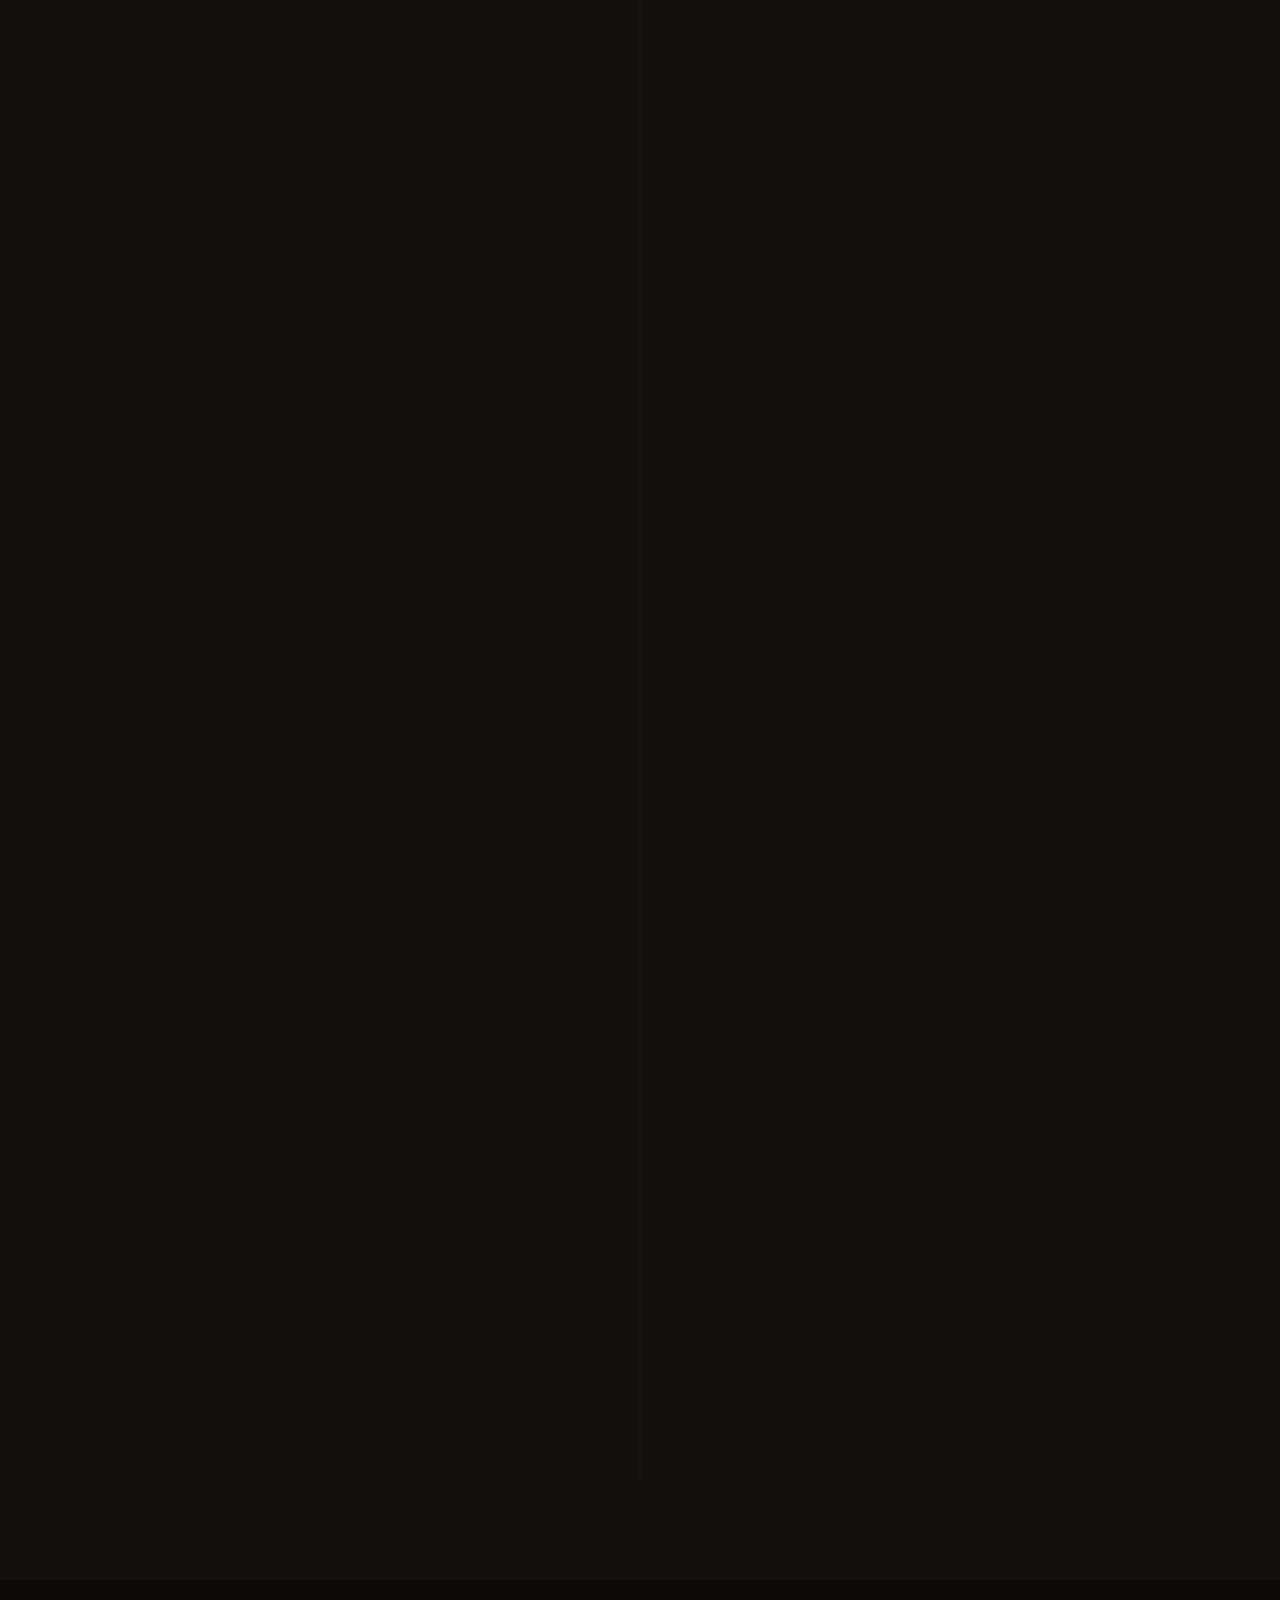
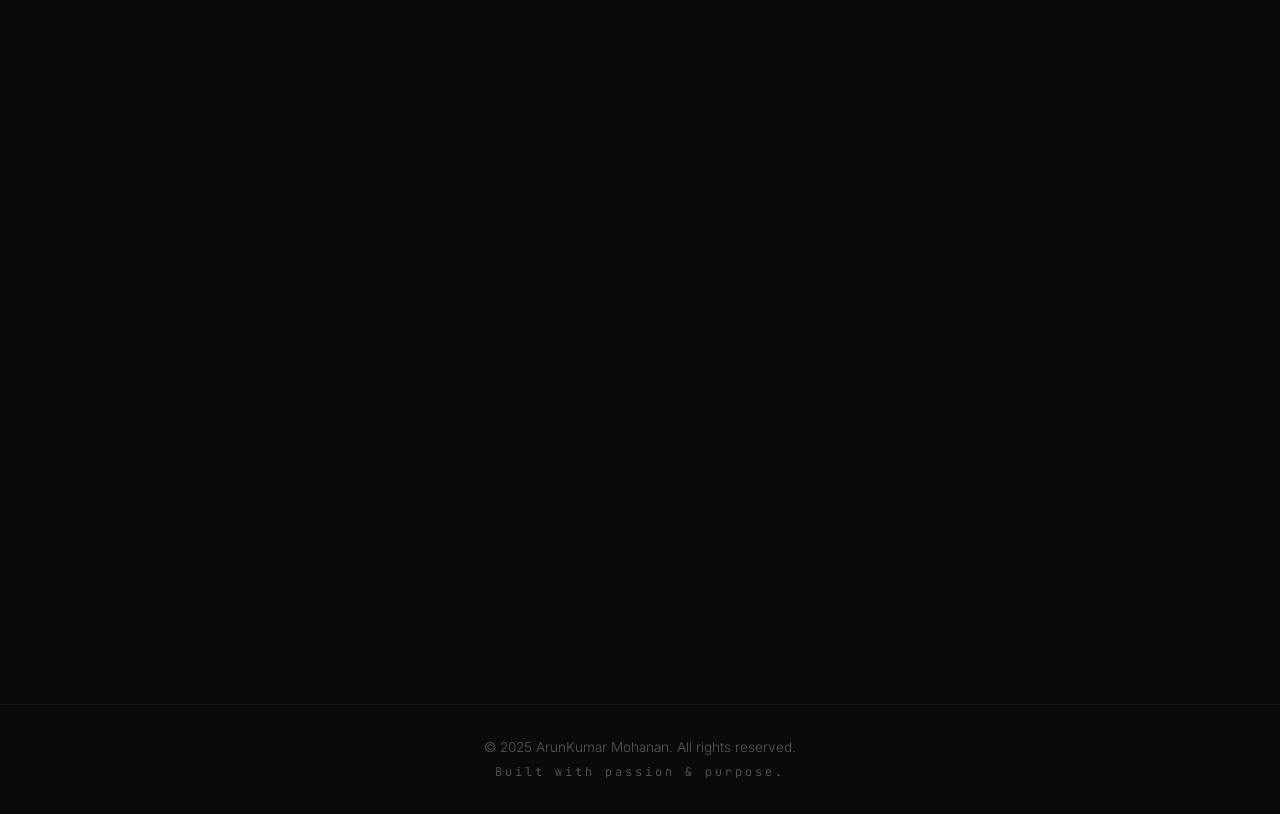
==== commit 365aa608: "Add three focused portfolio pages: Direction, Acting, Anchoring - New routes: /direction.html, /acti" ====
--- a/index.html
+++ b/index.html
@@ -51,12 +51,11 @@
       </label>
 
       <ul class="nav__links">
+        <li><a href="index.html" class="nav__home active">Home</a></li>
+        <li><a href="direction.html">Direction</a></li>
+        <li><a href="acting.html">Acting</a></li>
+        <li><a href="anchoring.html">Anchoring</a></li>
         <li><a href="#about">About</a></li>
-        <li><a href="#showreel">Featured</a></li>
-        <li><a href="#direction">Direction</a></li>
-        <li><a href="#portfolio">Acting</a></li>
-        <li><a href="#anchoring">Anchoring</a></li>
-        <li><a href="#experience">Experience</a></li>
         <li><a href="#contact">Contact</a></li>
       </ul>
 
--- a/css/sections.css
+++ b/css/sections.css
@@ -277,6 +277,132 @@
 }
 
 /* ============================================
+   FOCUSED PAGE HERO (direction/acting/anchoring)
+   ============================================ */
+
+.hero--focused {
+  height: 70vh;
+  min-height: 500px;
+}
+
+.hero__page-label {
+  font-family: var(--font-mono);
+  font-size: var(--fs-small);
+  letter-spacing: var(--ls-wide);
+  color: var(--color-accent);
+  text-transform: uppercase;
+  margin-bottom: var(--space-md);
+  opacity: 0;
+  animation: fadeInUp 0.8s var(--ease-out-expo) 0.5s forwards;
+}
+
+.hero--focused .hero__name {
+  font-size: clamp(3rem, 9vw, 7rem);
+}
+
+/* ============================================
+   CROSS-PAGE NAVIGATION (focused pages)
+   ============================================ */
+
+.cross-nav {
+  margin-top: var(--space-2xl);
+  padding-top: var(--space-lg);
+  border-top: 1px solid var(--color-border);
+  text-align: center;
+}
+
+.cross-nav__label {
+  font-family: var(--font-mono);
+  font-size: var(--fs-xs);
+  letter-spacing: var(--ls-wide);
+  color: var(--color-text-muted);
+  text-transform: uppercase;
+  margin-bottom: var(--space-md);
+}
+
+.cross-nav__links {
+  display: grid;
+  grid-template-columns: repeat(3, 1fr);
+  gap: var(--space-sm);
+  max-width: 900px;
+  margin: 0 auto;
+}
+
+.cross-nav__link {
+  display: flex;
+  flex-direction: column;
+  align-items: flex-start;
+  gap: var(--space-xs);
+  padding: var(--space-md);
+  background: var(--color-bg-card);
+  border: 1px solid var(--color-border);
+  text-align: left;
+  transition: all 0.4s var(--ease-out-expo);
+  position: relative;
+  overflow: hidden;
+}
+
+.cross-nav__link::before {
+  content: '';
+  position: absolute;
+  inset: 0;
+  background: linear-gradient(135deg, var(--color-accent-subtle) 0%, transparent 60%);
+  opacity: 0;
+  transition: opacity 0.4s var(--ease-out);
+}
+
+.cross-nav__link:hover {
+  border-color: var(--color-accent);
+  transform: translateY(-6px);
+  box-shadow: 0 12px 40px rgba(0, 0, 0, 0.4), 0 0 30px var(--color-accent-subtle);
+}
+
+.cross-nav__link:hover::before {
+  opacity: 1;
+}
+
+.cross-nav__num {
+  font-family: var(--font-mono);
+  font-size: var(--fs-xs);
+  letter-spacing: var(--ls-wide);
+  color: var(--color-accent);
+  position: relative;
+  z-index: 1;
+}
+
+.cross-nav__title {
+  font-family: var(--font-display);
+  font-size: 1.15rem;
+  color: var(--color-text-primary);
+  position: relative;
+  z-index: 1;
+}
+
+.cross-nav__arrow {
+  align-self: flex-end;
+  font-size: 1.5rem;
+  color: var(--color-accent);
+  transition: transform 0.3s var(--ease-out-expo);
+  position: relative;
+  z-index: 1;
+}
+
+.cross-nav__link:hover .cross-nav__arrow {
+  transform: translateX(8px);
+}
+
+@media (max-width: 768px) {
+  .cross-nav__links {
+    grid-template-columns: 1fr;
+  }
+
+  .hero--focused {
+    height: 60vh;
+    min-height: 400px;
+  }
+}
+
+/* ============================================
    ABOUT SECTION
    ============================================ */
 
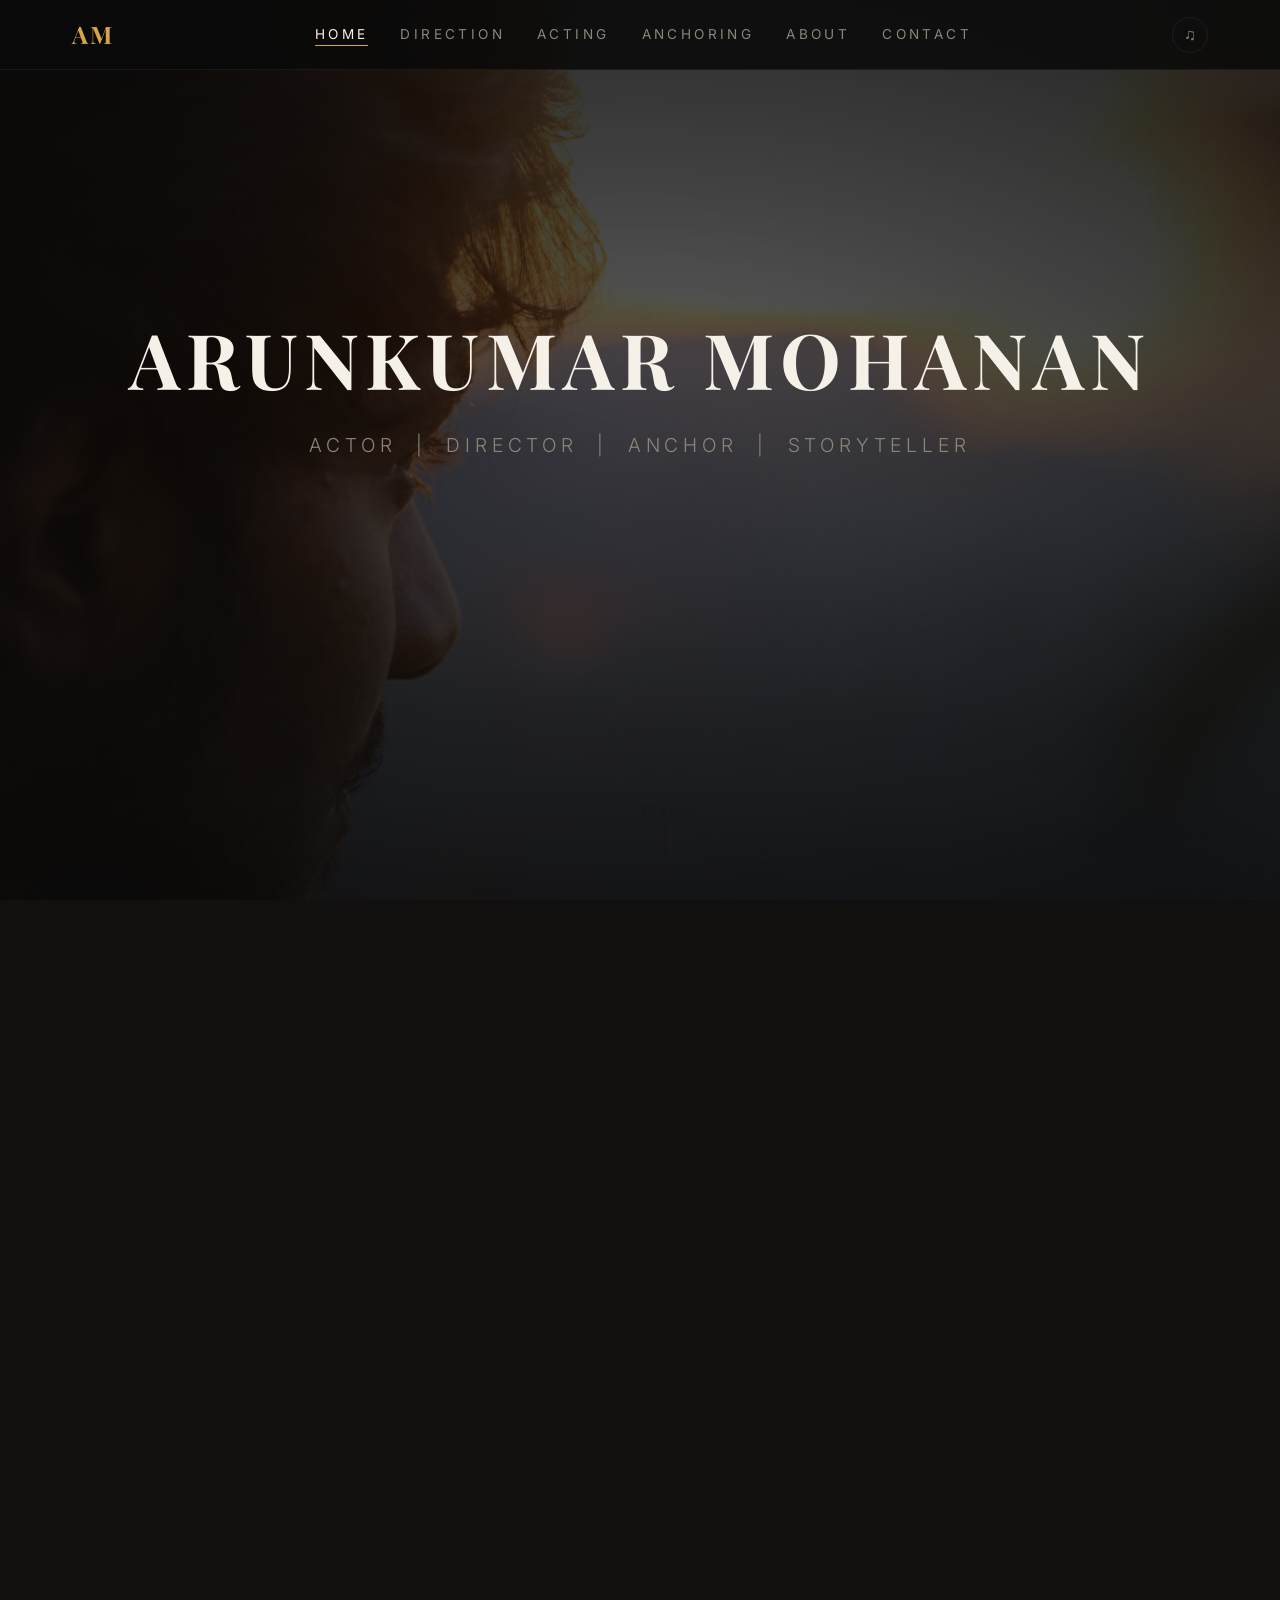
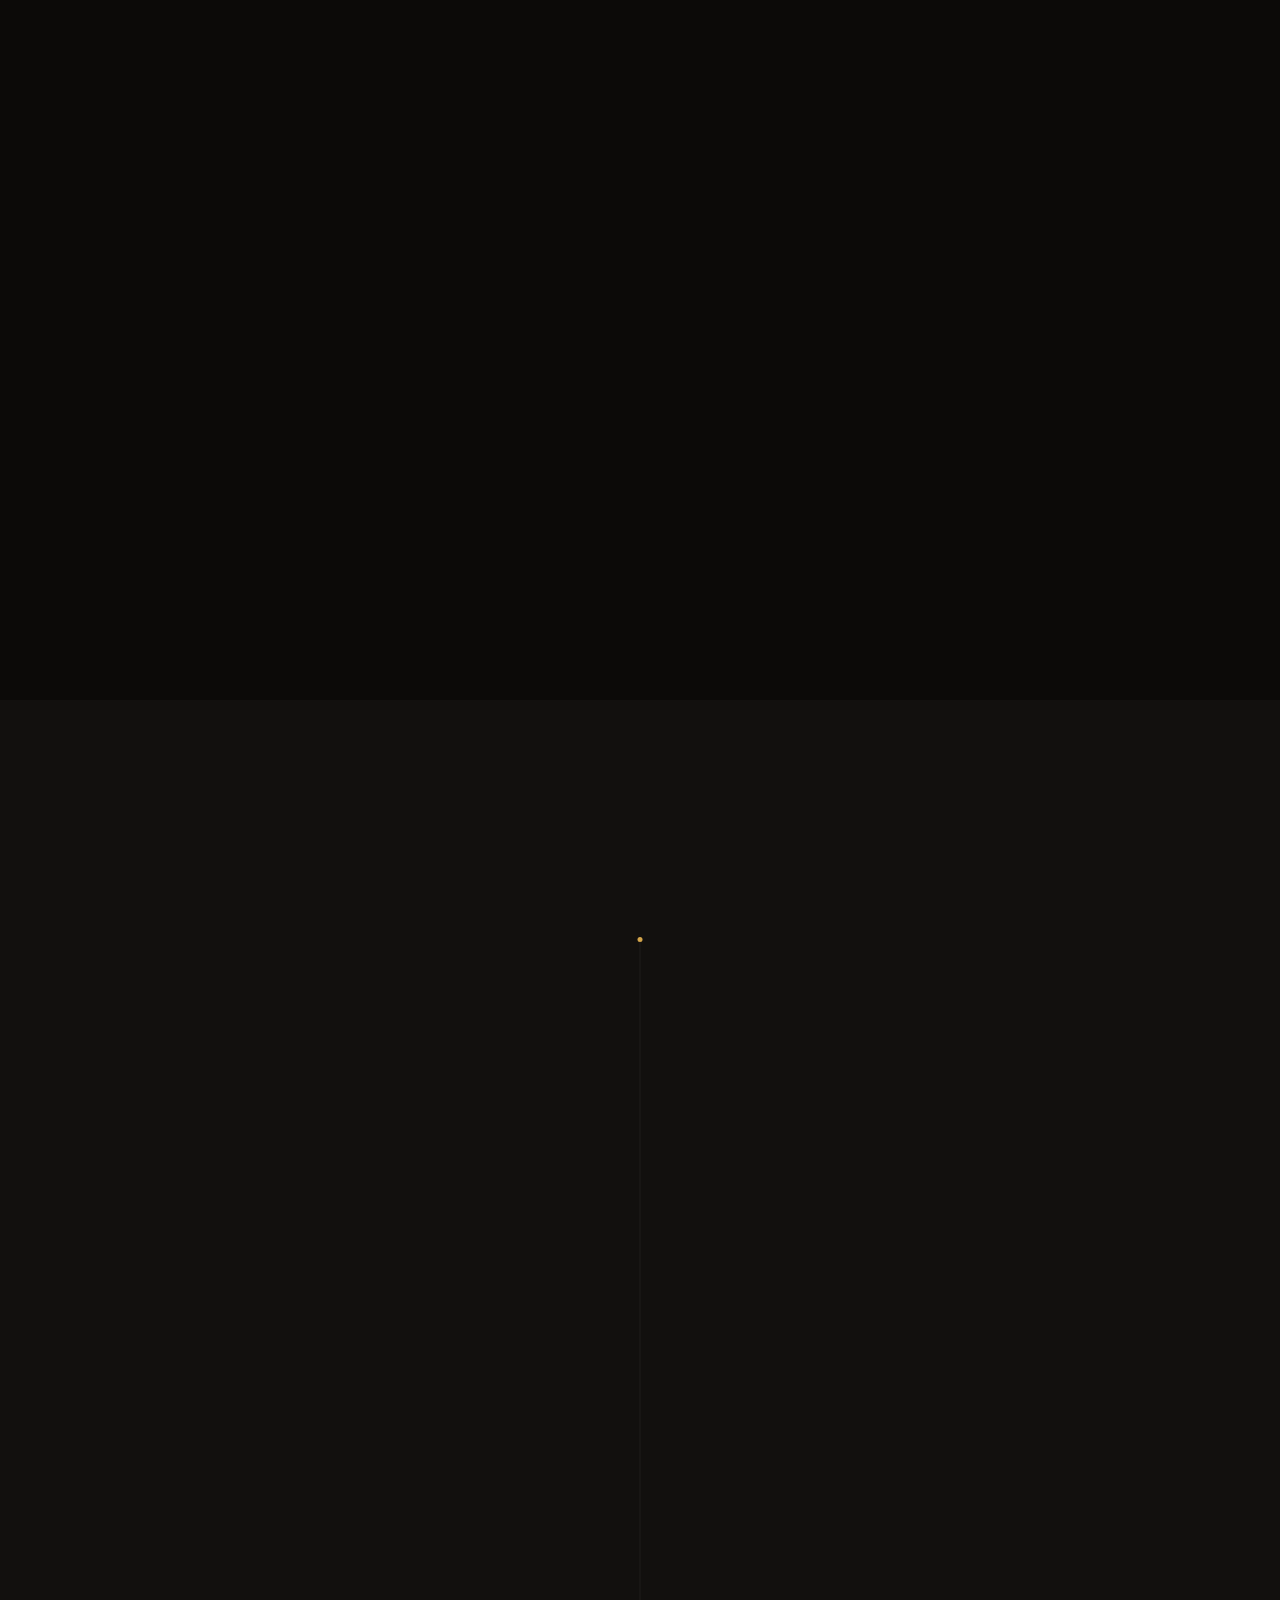
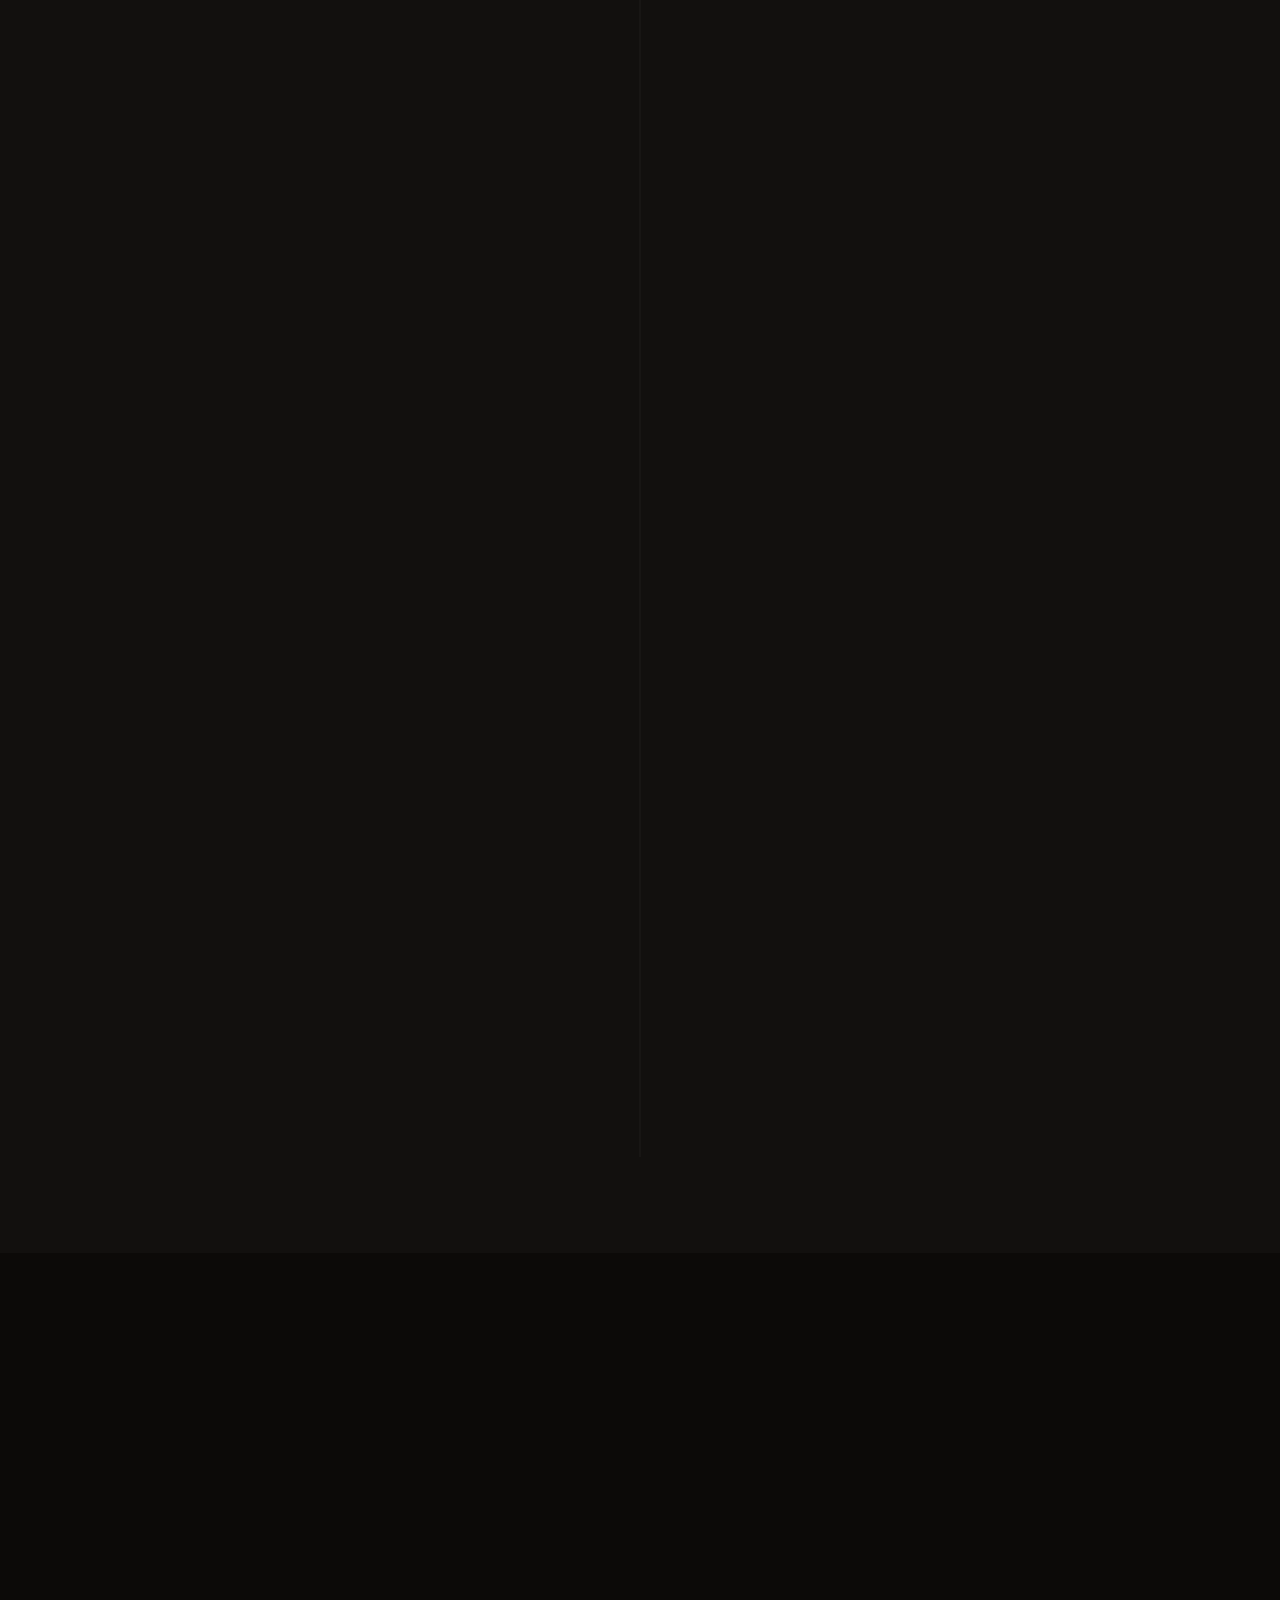
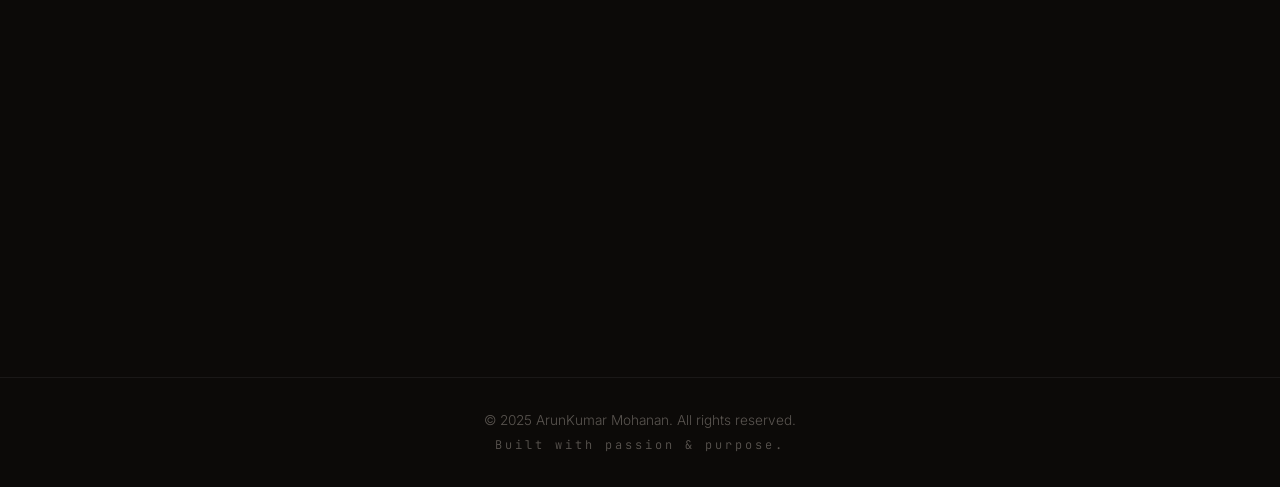
==== commit be069af3: "Fix scroll-reveal race, enrich focused pages, and fix reel embed gap - js/main.js: register loaderDo" ====
--- a/index.html
+++ b/index.html
@@ -923,6 +923,6 @@
   <script src="js/cursor.js"></script>
   <script src="js/music.js"></script>
   <script src="js/smooth-scroll.js"></script>
-  <script src="js/main.js"></script>
+  <script src="js/main.js?v=3"></script>
 </body>
 </html>
--- a/css/sections.css
+++ b/css/sections.css
@@ -770,16 +770,17 @@
 }
 
 .featured__player {
-  max-width: 500px;
-  margin: 0 auto var(--space-lg);
+  max-width: 720px;
+  margin: 0 auto var(--space-md);
   text-align: center;
 }
 
 .featured__player-wrapper {
-  aspect-ratio: 9 / 16;
-  max-height: 700px;
+  width: 100%;
+  aspect-ratio: 16 / 9;
   background: var(--color-bg-card);
   border: 1px solid var(--color-border);
+  border-radius: 8px;
   overflow: hidden;
   position: relative;
   box-shadow: 0 20px 60px rgba(0, 0, 0, 0.5), 0 0 40px var(--color-accent-subtle);
@@ -791,6 +792,7 @@
   width: 100%;
   height: 100%;
   border: none;
+  display: block;
 }
 
 .featured__watch-link {
--- a/css/responsive.css
+++ b/css/responsive.css
@@ -192,8 +192,7 @@
   }
 
   .featured__player-wrapper {
-    max-height: 550px;
-    aspect-ratio: 9 / 16;
+    aspect-ratio: 16 / 9;
   }
 
   .featured__stats {
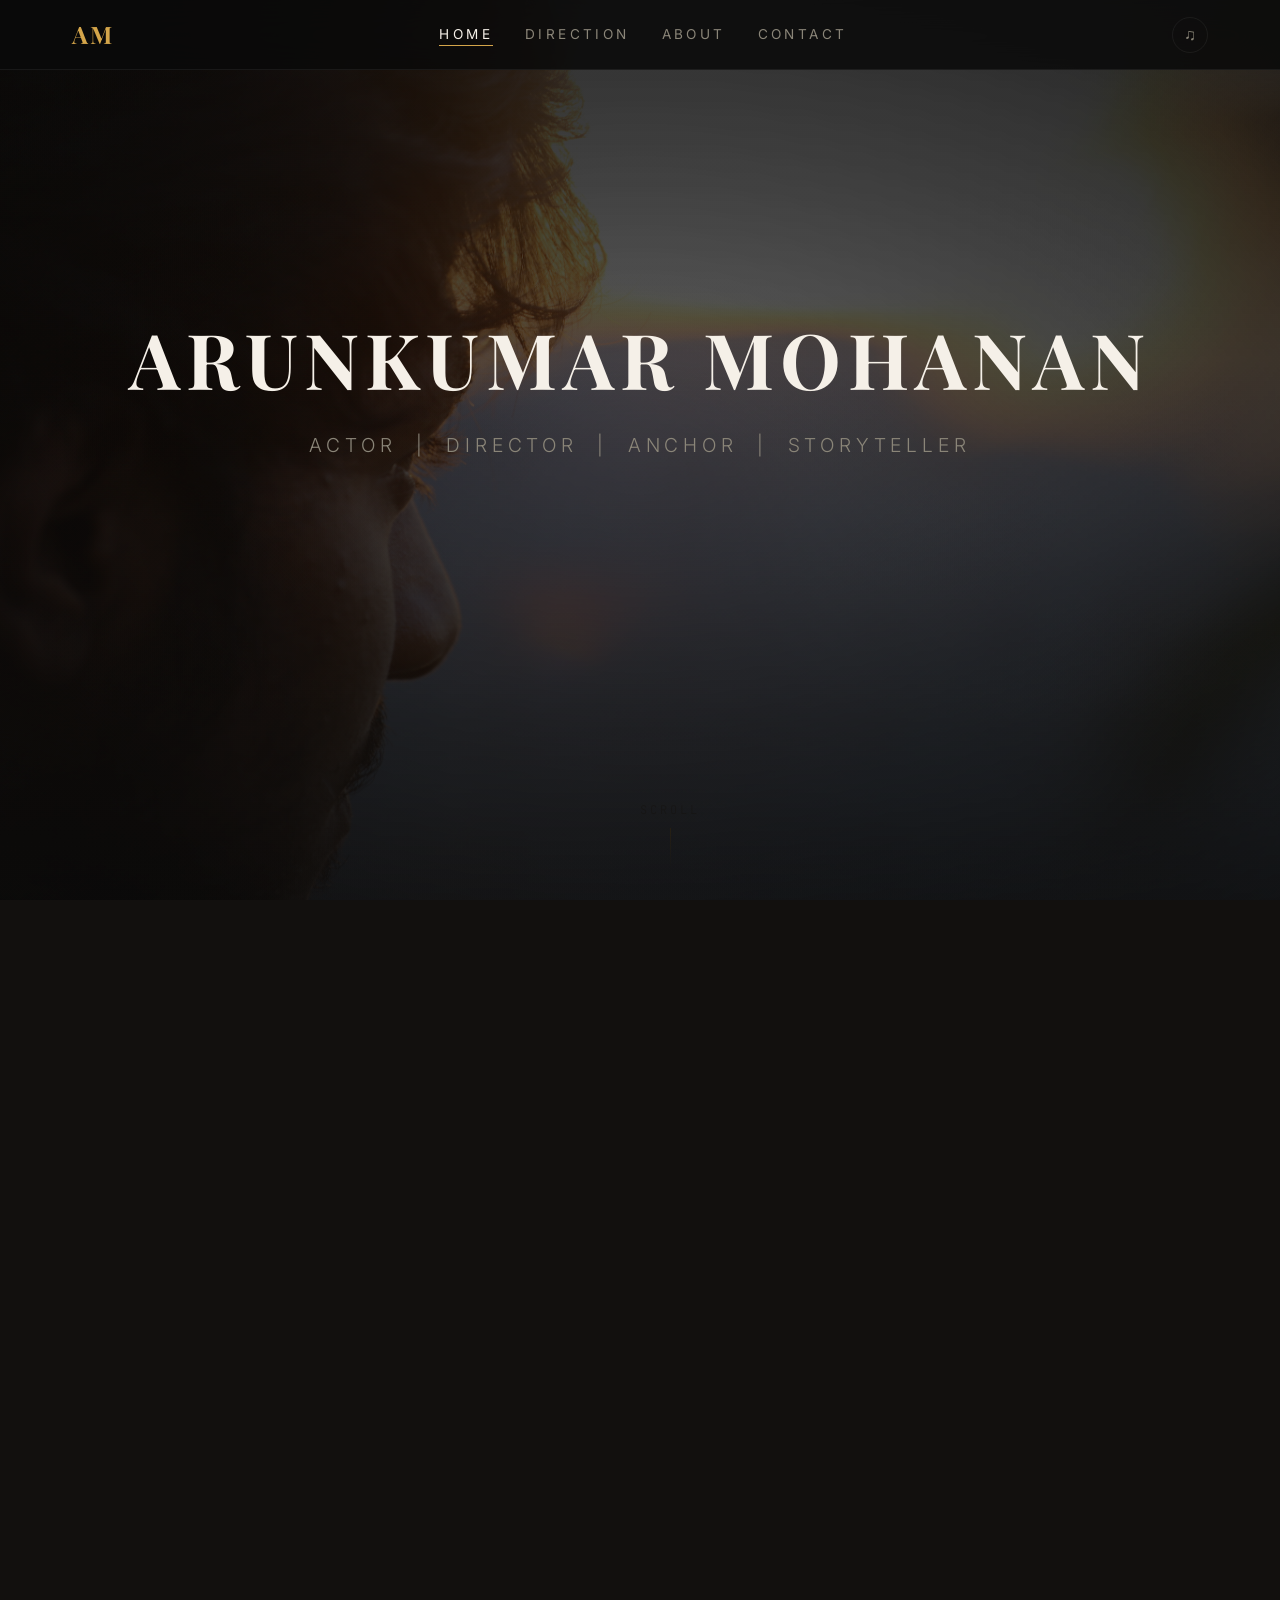
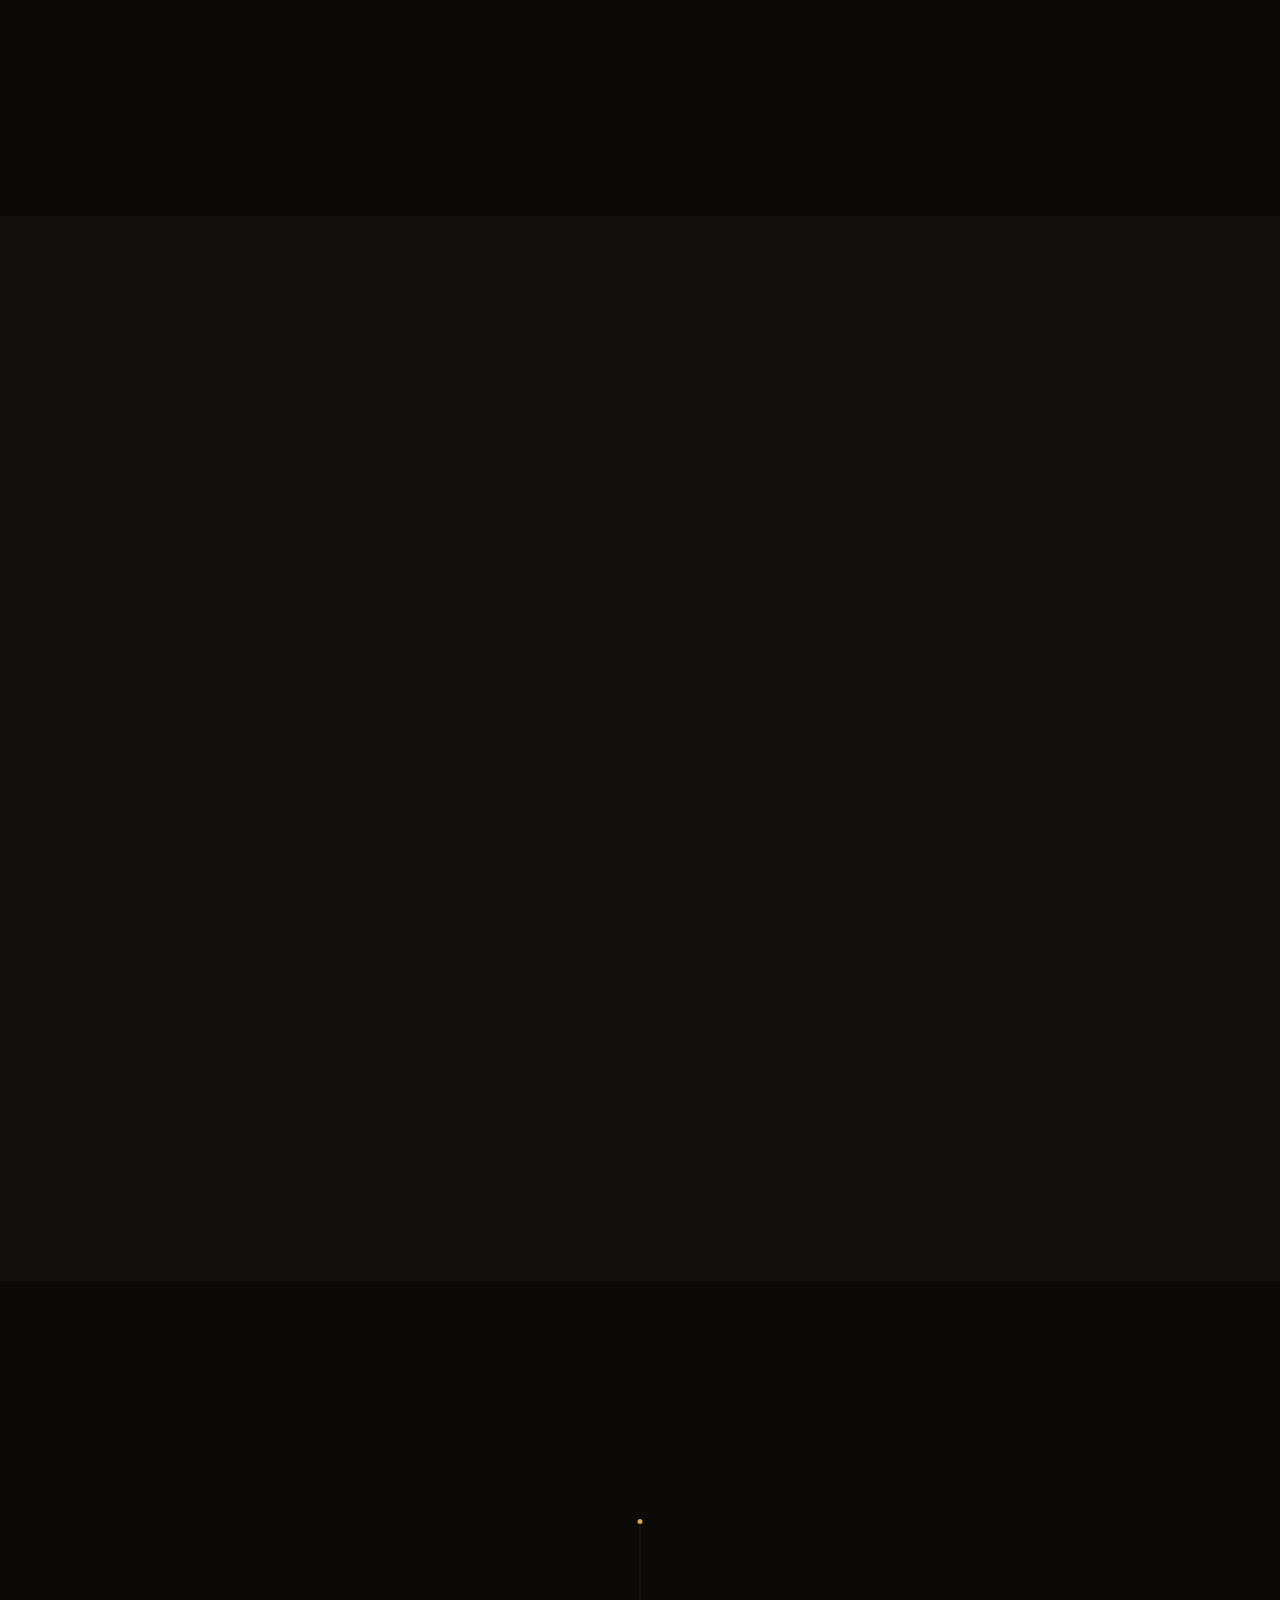
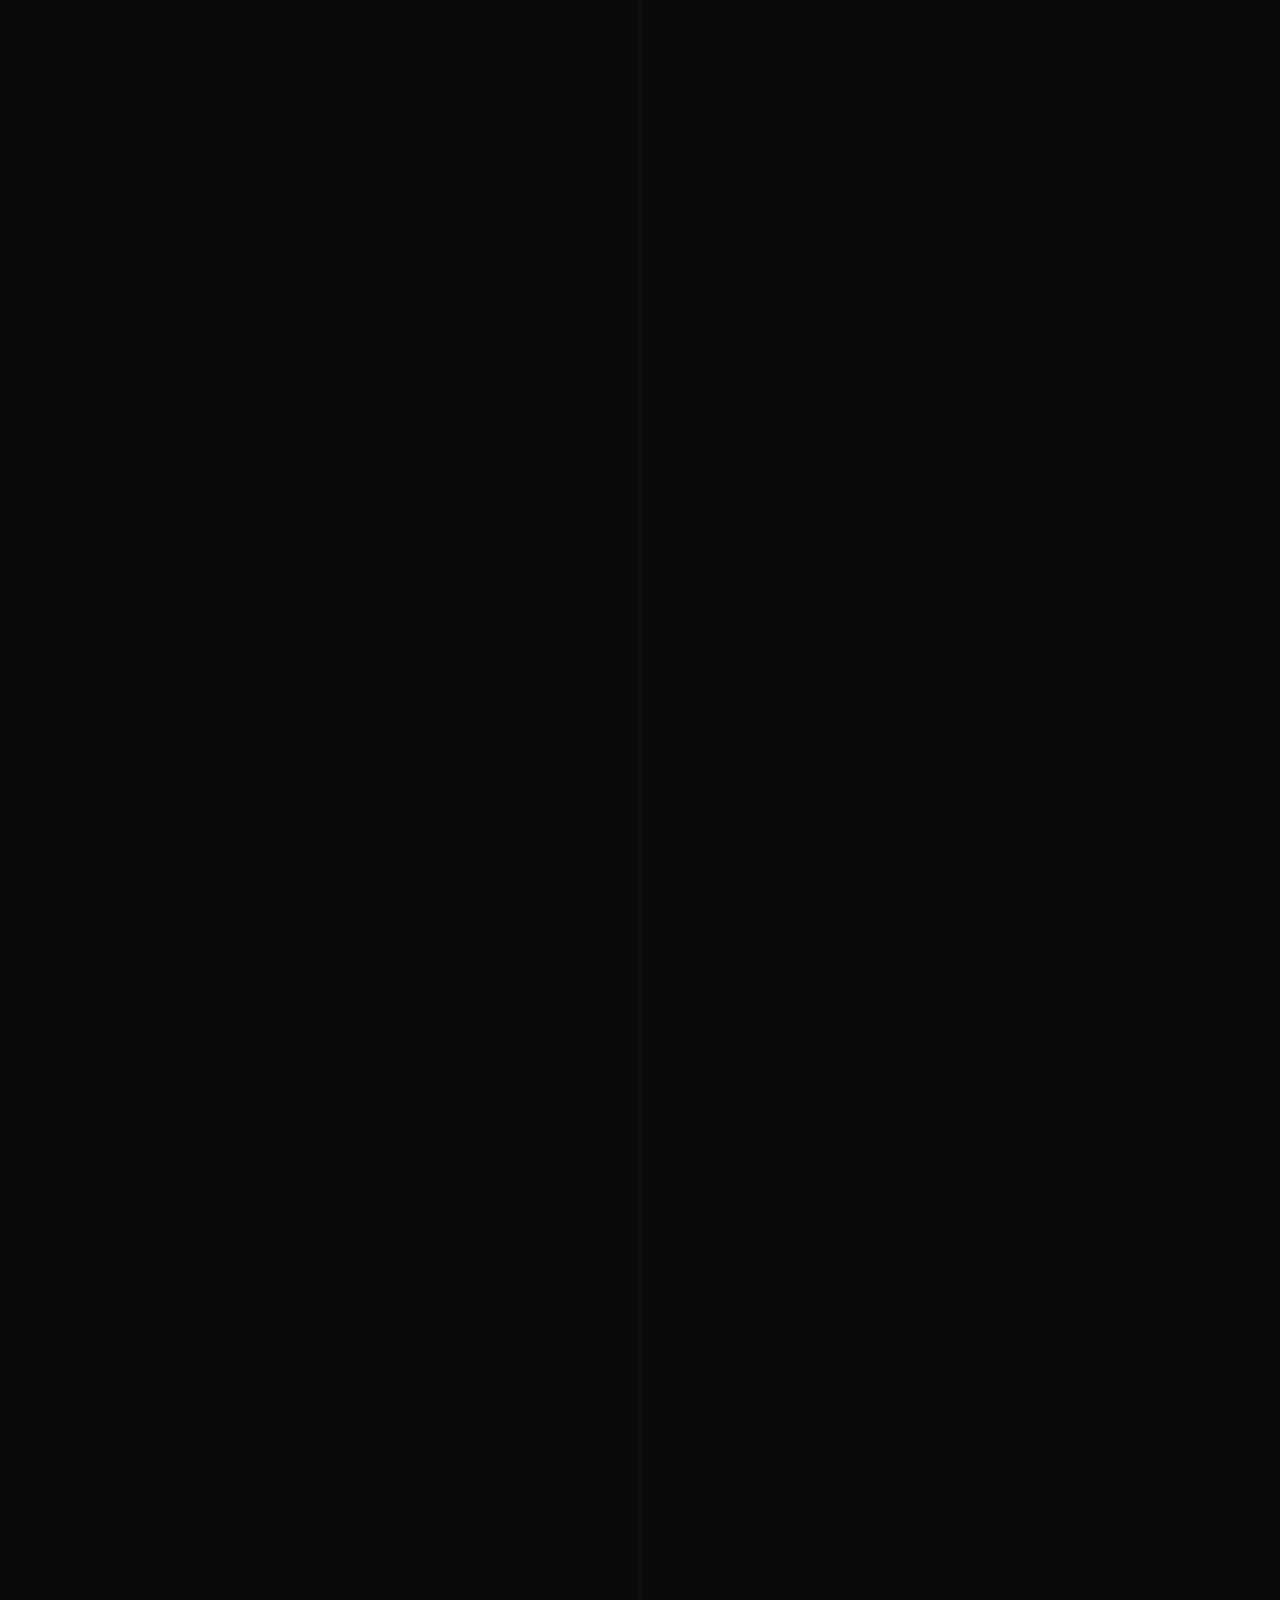
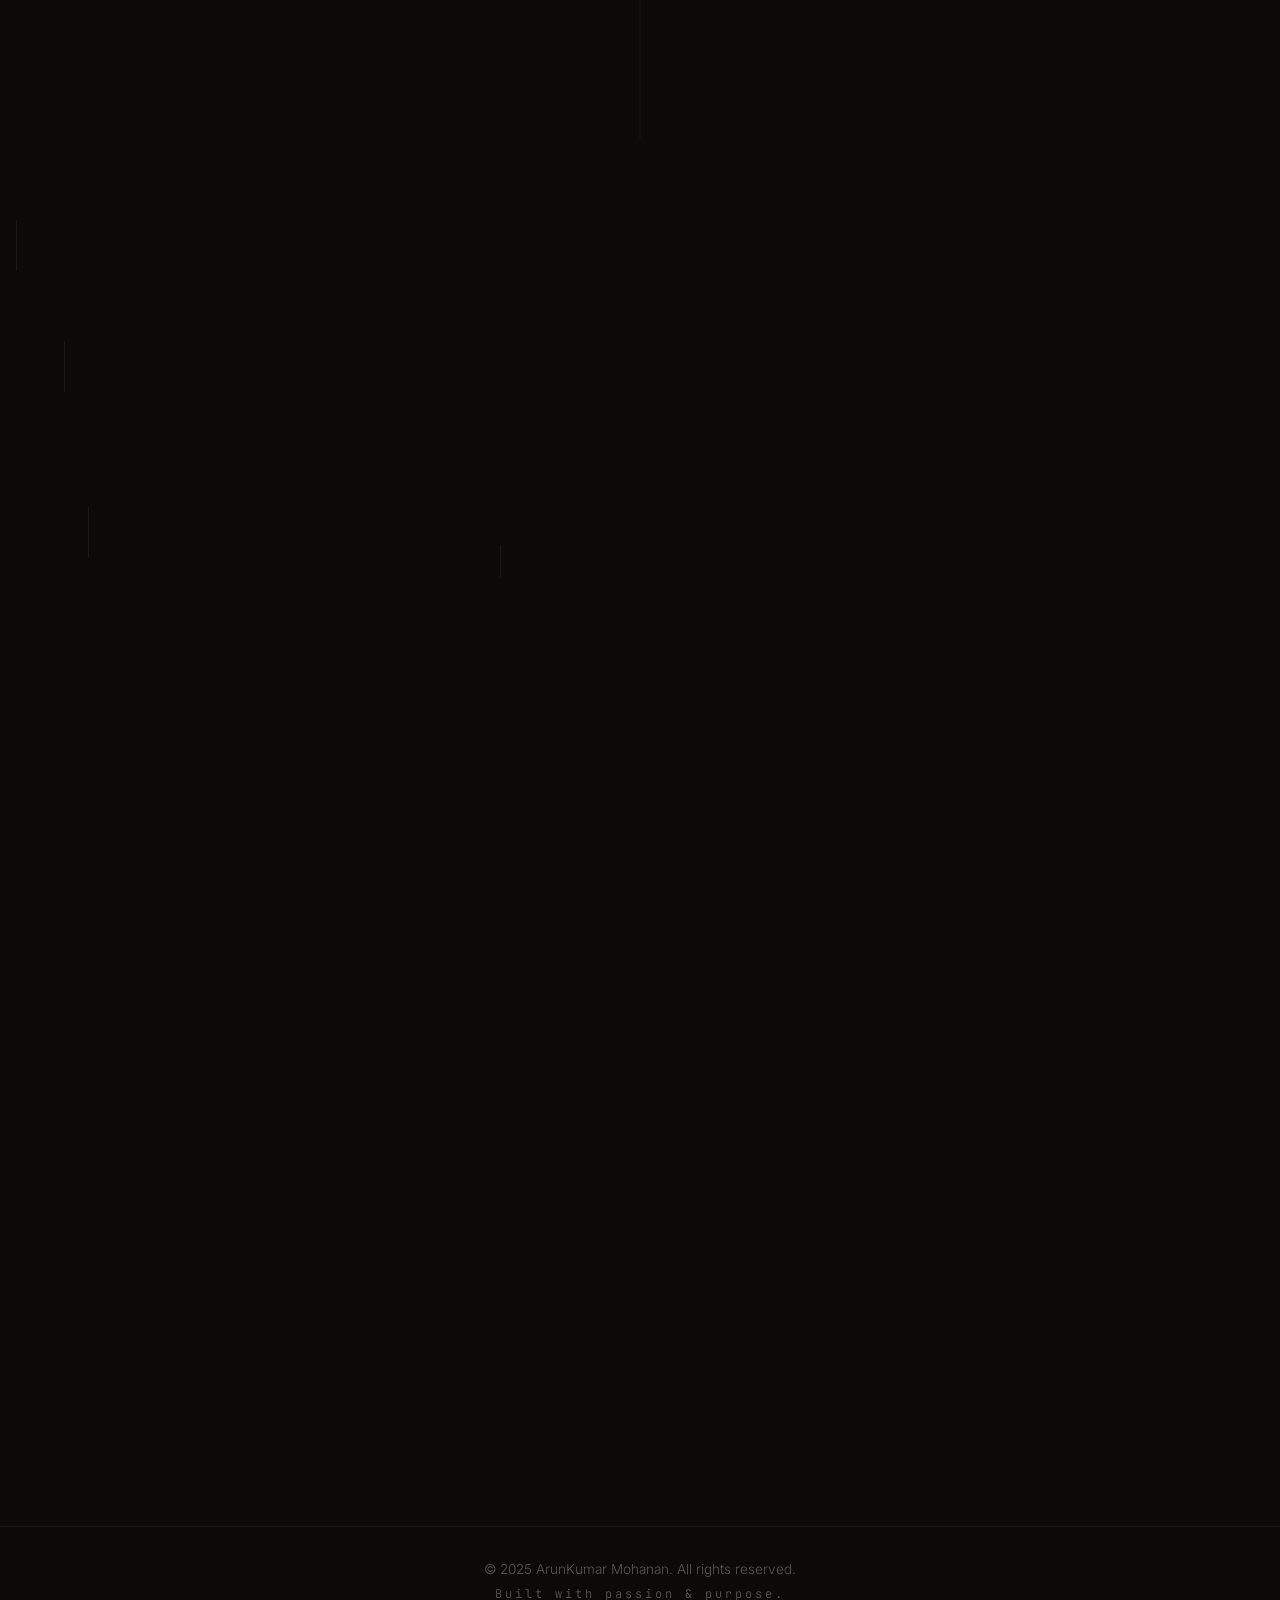
==== commit 57cb752d: "Major direction page overhaul + home page alignment Direction page: - Teaser, Full Film, Bloopers as" ====
--- a/index.html
+++ b/index.html
@@ -53,8 +53,8 @@
       <ul class="nav__links">
         <li><a href="index.html" class="nav__home active">Home</a></li>
         <li><a href="direction.html">Direction</a></li>
-        <li><a href="acting.html">Acting</a></li>
-        <li><a href="anchoring.html">Anchoring</a></li>
+        <!-- <li><a href="acting.html">Acting</a></li> -->
+        <!-- <li><a href="anchoring.html">Anchoring</a></li> -->
         <li><a href="#about">About</a></li>
         <li><a href="#contact">Contact</a></li>
       </ul>
@@ -208,49 +208,53 @@
         <p class="featured__tagline">A single short film. Millions of viewers. One filmmaker doing it all.</p>
       </div>
 
-      <!-- Facebook Reel embed -->
+      <!-- Full Film — YouTube Embed (unlisted) -->
       <div class="featured__player reveal" style="--reveal-delay: 0.2s">
         <div class="featured__player-wrapper">
           <iframe
-            src="https://www.facebook.com/plugins/video.php?href=https%3A%2F%2Fwww.facebook.com%2Freel%2F1311761335592620%2F&show_text=false&width=560&t=0"
-            allowfullscreen="true"
-            allow="autoplay; clipboard-write; encrypted-media; picture-in-picture; web-share"
-            scrolling="no"
+            src="https://www.youtube.com/embed/5OiYmceVgDE?rel=0&modestbranding=1"
+            allowfullscreen
+            allow="accelerometer; autoplay; clipboard-write; encrypted-media; gyroscope; picture-in-picture"
             frameborder="0"
-            title="Expectation — Short Film">
+            title="Expectation — Full Short Film">
           </iframe>
         </div>
-        <a href="https://www.facebook.com/reel/1311761335592620/" target="_blank" rel="noopener" class="featured__watch-link">
-          Watch on Facebook &rarr;
-        </a>
-      </div>
-
-      <!-- Engagement stats -->
+        <div class="featured__video-links">
+          <a href="https://youtu.be/5OiYmceVgDE" target="_blank" rel="noopener" class="featured__watch-link">
+            Watch Full Film on YouTube &rarr;
+          </a>
+          <a href="https://youtu.be/qk-3mGNma5E" target="_blank" rel="noopener" class="featured__watch-link featured__watch-link--secondary">
+            Watch Bloopers &rarr;
+          </a>
+        </div>
+      </div>
+
+      <!-- Engagement stats — all link to Facebook reel -->
       <div class="featured__stats reveal" style="--reveal-delay: 0.25s">
-        <div class="featured__stat">
+        <a href="https://www.facebook.com/reel/1311761335592620/" target="_blank" rel="noopener" class="featured__stat featured__stat--link">
           <span class="featured__stat-icon">&#9654;</span>
           <span class="featured__stat-number">5.7M+</span>
-          <span class="featured__stat-label">Views</span>
-        </div>
-        <div class="featured__stat">
+          <span class="featured__stat-label">Views &rarr;</span>
+        </a>
+        <a href="https://www.facebook.com/reel/1311761335592620/" target="_blank" rel="noopener" class="featured__stat featured__stat--link">
           <span class="featured__stat-icon">&hearts;</span>
           <span class="featured__stat-number">175K</span>
-          <span class="featured__stat-label">Likes</span>
-        </div>
-        <div class="featured__stat">
+          <span class="featured__stat-label">Likes &rarr;</span>
+        </a>
+        <a href="https://www.facebook.com/reel/1311761335592620/" target="_blank" rel="noopener" class="featured__stat featured__stat--link">
           <span class="featured__stat-icon">&#128172;</span>
           <span class="featured__stat-number">5.4K</span>
-          <span class="featured__stat-label">Comments</span>
-        </div>
-        <div class="featured__stat">
+          <span class="featured__stat-label">Comments &rarr;</span>
+        </a>
+        <a href="https://www.facebook.com/reel/1311761335592620/" target="_blank" rel="noopener" class="featured__stat featured__stat--link">
           <span class="featured__stat-icon">&#8631;</span>
           <span class="featured__stat-number">80.5K</span>
-          <span class="featured__stat-label">Shares</span>
-        </div>
-        <div class="featured__stat">
+          <span class="featured__stat-label">Shares &rarr;</span>
+        </a>
+        <a href="https://www.facebook.com/reel/1311761335592620/" target="_blank" rel="noopener" class="featured__stat featured__stat--link">
           <span class="featured__stat-icon">&#9733;</span>
           <span class="featured__stat-number">45.6K</span>
-          <span class="featured__stat-label">Saves</span>
+          <span class="featured__stat-label">Saves &rarr;</span>
         </div>
       </div>
 
@@ -340,69 +344,75 @@
       <div class="portfolio__filters reveal" style="--reveal-delay: 0.15s">
         <button class="portfolio__filter-btn active" data-filter="all" data-gallery="direction">All</button>
         <button class="portfolio__filter-btn" data-filter="short-film" data-gallery="direction">Short Films</button>
+        <button class="portfolio__filter-btn" data-filter="pilot-film" data-gallery="direction">Pilot Film</button>
         <button class="portfolio__filter-btn" data-filter="web-series" data-gallery="direction">Web Series</button>
         <button class="portfolio__filter-btn" data-filter="commercial" data-gallery="direction">Commercials</button>
       </div>
 
-      <div class="direction__grid" id="direction-gallery">
+      <div class="direction__grid direction__grid--embed" id="direction-gallery">
         <div class="direction__card reveal" data-category="short-film">
-          <div class="direction__card-visual" style="--dir-hue: 35; --dir-accent: #6b5a2a">
+          <div class="direction__card-embed">
             <div class="direction__card-badge">Writer &bull; Director &bull; Actor &bull; Editor</div>
-            <div class="direction__card-play">
-              <svg viewBox="0 0 24 24" fill="currentColor"><polygon points="5,3 19,12 5,21"/></svg>
-            </div>
-            <div class="direction__card-views">5.7M+ Views</div>
+            <div class="featured__player-wrapper">
+              <iframe src="https://www.youtube.com/embed/5OiYmceVgDE?rel=0&modestbranding=1" allowfullscreen frameborder="0" title="Expectation — Full Short Film"></iframe>
+            </div>
           </div>
           <div class="direction__card-info">
-            <span class="direction__card-meta">Short Film &middot; 2017</span>
+            <span class="direction__card-meta">Short Film &middot; 2017 &middot; 5.7M+ Views on Facebook</span>
             <h3 class="direction__card-title">Expectation</h3>
             <p class="direction__card-synopsis">A breakout short film that captured 5.7 million hearts. Selected at the Chennai Short Film Festival. Written, directed, acted in, and edited single-handedly.</p>
-            <span class="direction__card-cta">View Project &rarr;</span>
           </div>
         </div>
 
         <div class="direction__card reveal" data-category="short-film">
-          <div class="direction__card-visual" style="--dir-hue: 210; --dir-accent: #2a4a6b">
+          <div class="direction__card-embed" style="background: linear-gradient(135deg, hsl(210 25% 8%), hsl(210 20% 16%)); display:flex; align-items:center; justify-content:center; aspect-ratio:16/9;">
             <div class="direction__card-badge">Director</div>
-            <div class="direction__card-play">
-              <svg viewBox="0 0 24 24" fill="currentColor"><polygon points="5,3 19,12 5,21"/></svg>
-            </div>
+            <span style="font-family:var(--font-mono); font-size:var(--fs-xs); color:var(--color-text-muted); letter-spacing:var(--ls-wide); text-transform:uppercase;">Video Coming Soon</span>
           </div>
           <div class="direction__card-info">
             <span class="direction__card-meta">Short Film &middot; 2025</span>
             <h3 class="direction__card-title">Am I Selected</h3>
             <p class="direction__card-synopsis">A tense, intimate short exploring the anxiety of auditions and the vulnerability of chasing dreams. Screened at LV Prasad Film Institute.</p>
-            <span class="direction__card-cta">View Project &rarr;</span>
           </div>
         </div>
 
         <div class="direction__card reveal" data-category="commercial">
-          <div class="direction__card-visual" style="--dir-hue: 160; --dir-accent: #2a6b4a">
+          <div class="direction__card-embed">
             <div class="direction__card-badge">Director</div>
-            <div class="direction__card-play">
-              <svg viewBox="0 0 24 24" fill="currentColor"><polygon points="5,3 19,12 5,21"/></svg>
+            <div class="featured__player-wrapper">
+              <iframe src="https://www.youtube.com/embed/sUQ4Y91GWts?rel=0&modestbranding=1" allowfullscreen frameborder="0" title="Easwari Engineering College — Ad Film"></iframe>
             </div>
           </div>
           <div class="direction__card-info">
             <span class="direction__card-meta">Commercial &middot; Ad Film</span>
             <h3 class="direction__card-title">Easwari Engineering College</h3>
             <p class="direction__card-synopsis">Institutional brand film showcasing campus life, innovation, and student energy. Directed the full production from concept to delivery.</p>
-            <span class="direction__card-cta">View Project &rarr;</span>
+          </div>
+        </div>
+
+        <div class="direction__card reveal" data-category="pilot-film">
+          <div class="direction__card-embed">
+            <div class="direction__card-badge">Assistant Director</div>
+            <div class="featured__player-wrapper">
+              <iframe src="https://www.youtube.com/embed/5Sge21XPeBI?rel=0&modestbranding=1" allowfullscreen frameborder="0" title="MARAKKA — Pilot Film"></iframe>
+            </div>
+          </div>
+          <div class="direction__card-info">
+            <span class="direction__card-meta">Pilot Film &middot; Unreleased</span>
+            <h3 class="direction__card-title">MARAKKA</h3>
+            <p class="direction__card-synopsis">Worked as Assistant Director on this pilot film. Production was halted due to production issues — but the rough cut speaks for itself.</p>
           </div>
         </div>
 
         <div class="direction__card reveal" data-category="web-series">
-          <div class="direction__card-visual" style="--dir-hue: 270; --dir-accent: #4a2a6b">
+          <div class="direction__card-embed" style="background: linear-gradient(135deg, hsl(270 25% 8%), hsl(270 20% 16%)); display:flex; align-items:center; justify-content:center; aspect-ratio:16/9;">
             <div class="direction__card-badge">Co-Director</div>
-            <div class="direction__card-play">
-              <svg viewBox="0 0 24 24" fill="currentColor"><polygon points="5,3 19,12 5,21"/></svg>
-            </div>
+            <span style="font-family:var(--font-mono); font-size:var(--fs-xs); color:var(--color-text-muted); letter-spacing:var(--ls-wide); text-transform:uppercase;">Video Coming Soon</span>
           </div>
           <div class="direction__card-info">
             <span class="direction__card-meta">Web Series &middot; YouTube</span>
             <h3 class="direction__card-title">YouTube Web Series</h3>
             <p class="direction__card-synopsis">Co-directed a multi-episode web series for YouTube, managing creative vision, blocking, and on-set direction across the full season.</p>
-            <span class="direction__card-cta">View Project &rarr;</span>
           </div>
         </div>
       </div>
--- a/css/sections.css
+++ b/css/sections.css
@@ -277,6 +277,148 @@
 }
 
 /* ============================================
+   BTS GALLERY — Direction Behind the Scenes
+   ============================================ */
+
+.bts-gallery__grid {
+  display: grid;
+  grid-template-columns: repeat(3, 1fr);
+  gap: var(--space-sm);
+  margin-bottom: var(--space-lg);
+}
+
+.bts-gallery__item {
+  position: relative;
+  overflow: hidden;
+  border: 1px solid var(--color-border);
+  cursor: pointer;
+  aspect-ratio: 4/3;
+}
+
+.bts-gallery__item--wide {
+  grid-column: span 2;
+  aspect-ratio: 16/9;
+}
+
+.bts-gallery__item img {
+  width: 100%;
+  height: 100%;
+  object-fit: cover;
+  transition: transform 0.6s var(--ease-out-expo);
+}
+
+.bts-gallery__item:hover img {
+  transform: scale(1.05);
+}
+
+.bts-gallery__caption {
+  position: absolute;
+  bottom: 0;
+  left: 0;
+  right: 0;
+  padding: var(--space-sm) var(--space-md);
+  background: linear-gradient(180deg, transparent, rgba(0,0,0,0.85));
+  font-family: var(--font-mono);
+  font-size: var(--fs-xs);
+  color: var(--color-text-secondary);
+  letter-spacing: var(--ls-normal);
+  transform: translateY(100%);
+  transition: transform 0.4s var(--ease-out-expo);
+}
+
+.bts-gallery__item:hover .bts-gallery__caption {
+  transform: translateY(0);
+}
+
+/* BTS Video section */
+.bts-gallery__videos {
+  margin-top: var(--space-md);
+}
+
+.bts-gallery__video-heading {
+  font-family: var(--font-mono);
+  font-size: var(--fs-small);
+  color: var(--color-accent);
+  letter-spacing: var(--ls-wide);
+  text-transform: uppercase;
+  margin-bottom: var(--space-md);
+  padding-bottom: var(--space-xs);
+  border-bottom: 1px solid var(--color-border);
+}
+
+.bts-gallery__video-grid {
+  display: grid;
+  grid-template-columns: repeat(3, 1fr);
+  gap: var(--space-sm);
+  margin-bottom: var(--space-md);
+}
+
+.bts-gallery__video-item {
+  background: var(--color-bg-card);
+  border: 1px solid var(--color-border);
+  overflow: hidden;
+  transition: border-color var(--t-fast);
+}
+
+.bts-gallery__video-item:hover {
+  border-color: var(--color-accent);
+}
+
+.bts-gallery__video-item video {
+  width: 100%;
+  aspect-ratio: 16/9;
+  object-fit: cover;
+  display: block;
+  background: #000;
+}
+
+.bts-gallery__video-label {
+  padding: var(--space-sm);
+  font-family: var(--font-mono);
+  font-size: var(--fs-xs);
+  color: var(--color-text-secondary);
+  letter-spacing: var(--ls-normal);
+}
+
+.bts-gallery__note {
+  text-align: center;
+  font-family: var(--font-mono);
+  font-size: var(--fs-xs);
+  color: var(--color-text-muted);
+  letter-spacing: var(--ls-normal);
+  padding: var(--space-sm);
+  border: 1px dashed var(--color-border);
+}
+
+@media (max-width: 768px) {
+  .bts-gallery__grid {
+    grid-template-columns: 1fr 1fr;
+  }
+
+  .bts-gallery__item--wide {
+    grid-column: span 2;
+  }
+
+  .bts-gallery__video-grid {
+    grid-template-columns: repeat(2, 1fr);
+  }
+
+  .bts-gallery__caption {
+    transform: translateY(0);
+  }
+}
+
+@media (max-width: 480px) {
+  .bts-gallery__grid {
+    grid-template-columns: 1fr;
+  }
+
+  .bts-gallery__item--wide {
+    grid-column: span 1;
+  }
+}
+
+/* ============================================
    FOCUSED PAGE HERO (direction/acting/anchoring)
    ============================================ */
 
@@ -811,6 +953,79 @@
 .featured__watch-link:hover {
   background: var(--color-accent);
   color: var(--color-bg-primary);
+}
+
+.featured__video-links {
+  display: flex;
+  gap: var(--space-sm);
+  justify-content: center;
+  flex-wrap: wrap;
+}
+
+.featured__watch-link--secondary {
+  border-color: var(--color-border);
+  color: var(--color-text-secondary);
+}
+
+.featured__watch-link--secondary:hover {
+  border-color: var(--color-accent);
+  background: var(--color-accent-subtle);
+  color: var(--color-accent);
+}
+
+/* Video player grid (Full Film + Teaser + Bloopers) */
+.featured__dual-player {
+  display: grid;
+  grid-template-columns: repeat(3, 1fr);
+  gap: var(--space-md);
+  max-width: 1100px;
+  margin: 0 auto var(--space-lg);
+}
+
+.featured__dual-item {
+  text-align: center;
+}
+
+.featured__dual-label {
+  display: block;
+  font-family: var(--font-mono);
+  font-size: var(--fs-xs);
+  letter-spacing: var(--ls-wide);
+  color: var(--color-accent);
+  text-transform: uppercase;
+  margin-bottom: var(--space-sm);
+}
+
+.featured__dual-item .featured__player-wrapper {
+  margin-bottom: var(--space-sm);
+}
+
+/* Clickable stat (Comments → Facebook) */
+.featured__stat--link {
+  text-decoration: none;
+  cursor: pointer;
+  position: relative;
+}
+
+.featured__stat--link:hover {
+  background: var(--color-accent-subtle);
+}
+
+.featured__stat--link:hover .featured__stat-label {
+  color: var(--color-accent);
+}
+
+@media (max-width: 768px) {
+  .featured__dual-player {
+    grid-template-columns: 1fr;
+    gap: var(--space-md);
+  }
+}
+
+@media (min-width: 769px) and (max-width: 1024px) {
+  .featured__dual-player {
+    grid-template-columns: repeat(2, 1fr);
+  }
 }
 
 /* Stats row */
@@ -956,6 +1171,51 @@
   font-style: normal;
 }
 
+/* Proof/Achievement gallery */
+.featured__proof {
+  max-width: 800px;
+  margin: 0 auto var(--space-lg);
+}
+
+.featured__proof-grid {
+  display: grid;
+  grid-template-columns: repeat(2, 1fr);
+  gap: var(--space-sm);
+}
+
+.featured__proof-item {
+  background: var(--color-bg-card);
+  border: 1px solid var(--color-border);
+  overflow: hidden;
+  transition: border-color var(--t-fast), transform var(--t-fast);
+}
+
+.featured__proof-item:hover {
+  border-color: var(--color-accent);
+  transform: translateY(-4px);
+}
+
+.featured__proof-item img {
+  width: 100%;
+  height: auto;
+  display: block;
+}
+
+.featured__proof-caption {
+  padding: var(--space-sm);
+  font-family: var(--font-mono);
+  font-size: var(--fs-xs);
+  color: var(--color-accent);
+  letter-spacing: var(--ls-normal);
+  text-align: center;
+}
+
+@media (max-width: 480px) {
+  .featured__proof-grid {
+    grid-template-columns: 1fr;
+  }
+}
+
 /* Screenshot gallery */
 .featured__screenshot {
   max-width: 1100px;
@@ -1240,6 +1500,27 @@
   margin-left: 2px;
 }
 
+/* Embed layout for direction cards with YouTube players */
+.direction__grid--embed {
+  grid-template-columns: repeat(2, 1fr);
+}
+
+.direction__card-embed {
+  position: relative;
+  overflow: hidden;
+}
+
+.direction__card-embed .featured__player-wrapper {
+  border-radius: 0;
+  border: none;
+  box-shadow: none;
+  margin: 0;
+}
+
+.direction__card-embed .direction__card-badge {
+  z-index: 3;
+}
+
 .direction__card-views {
   position: absolute;
   bottom: var(--space-sm);
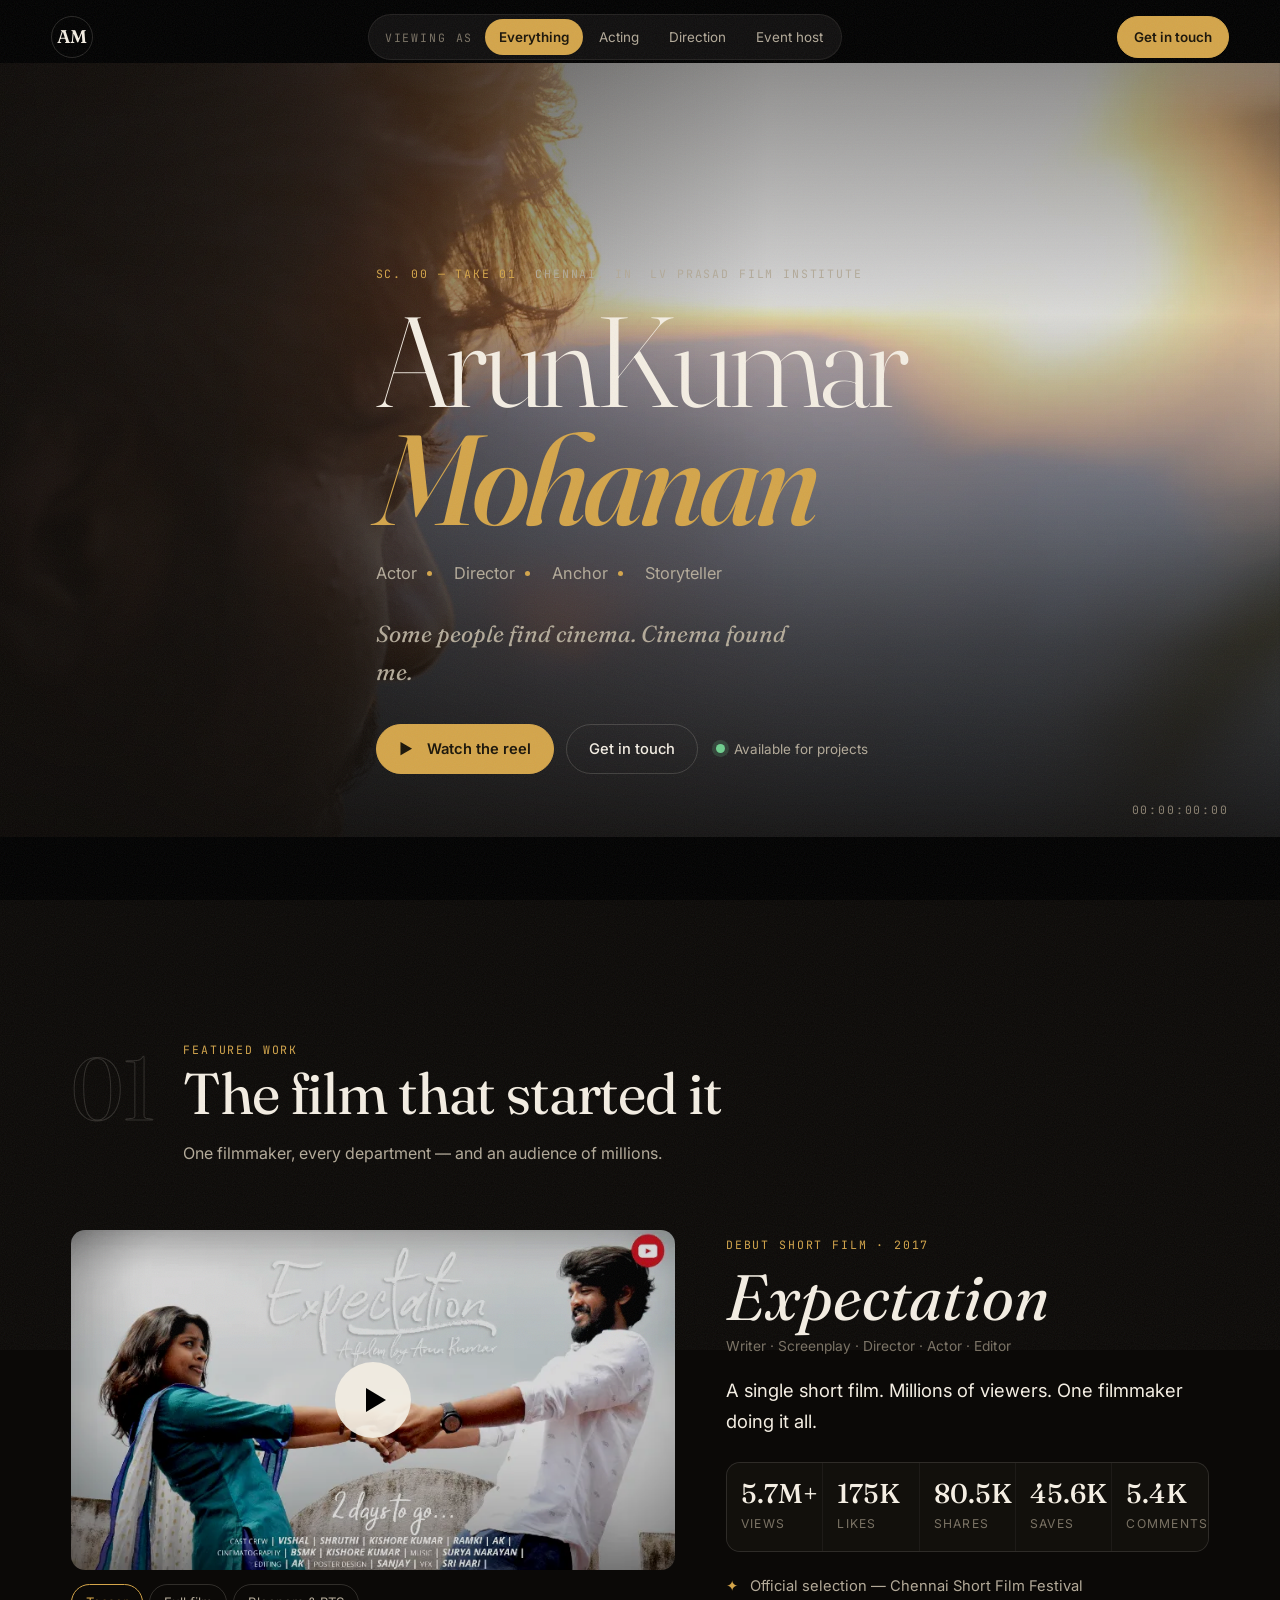
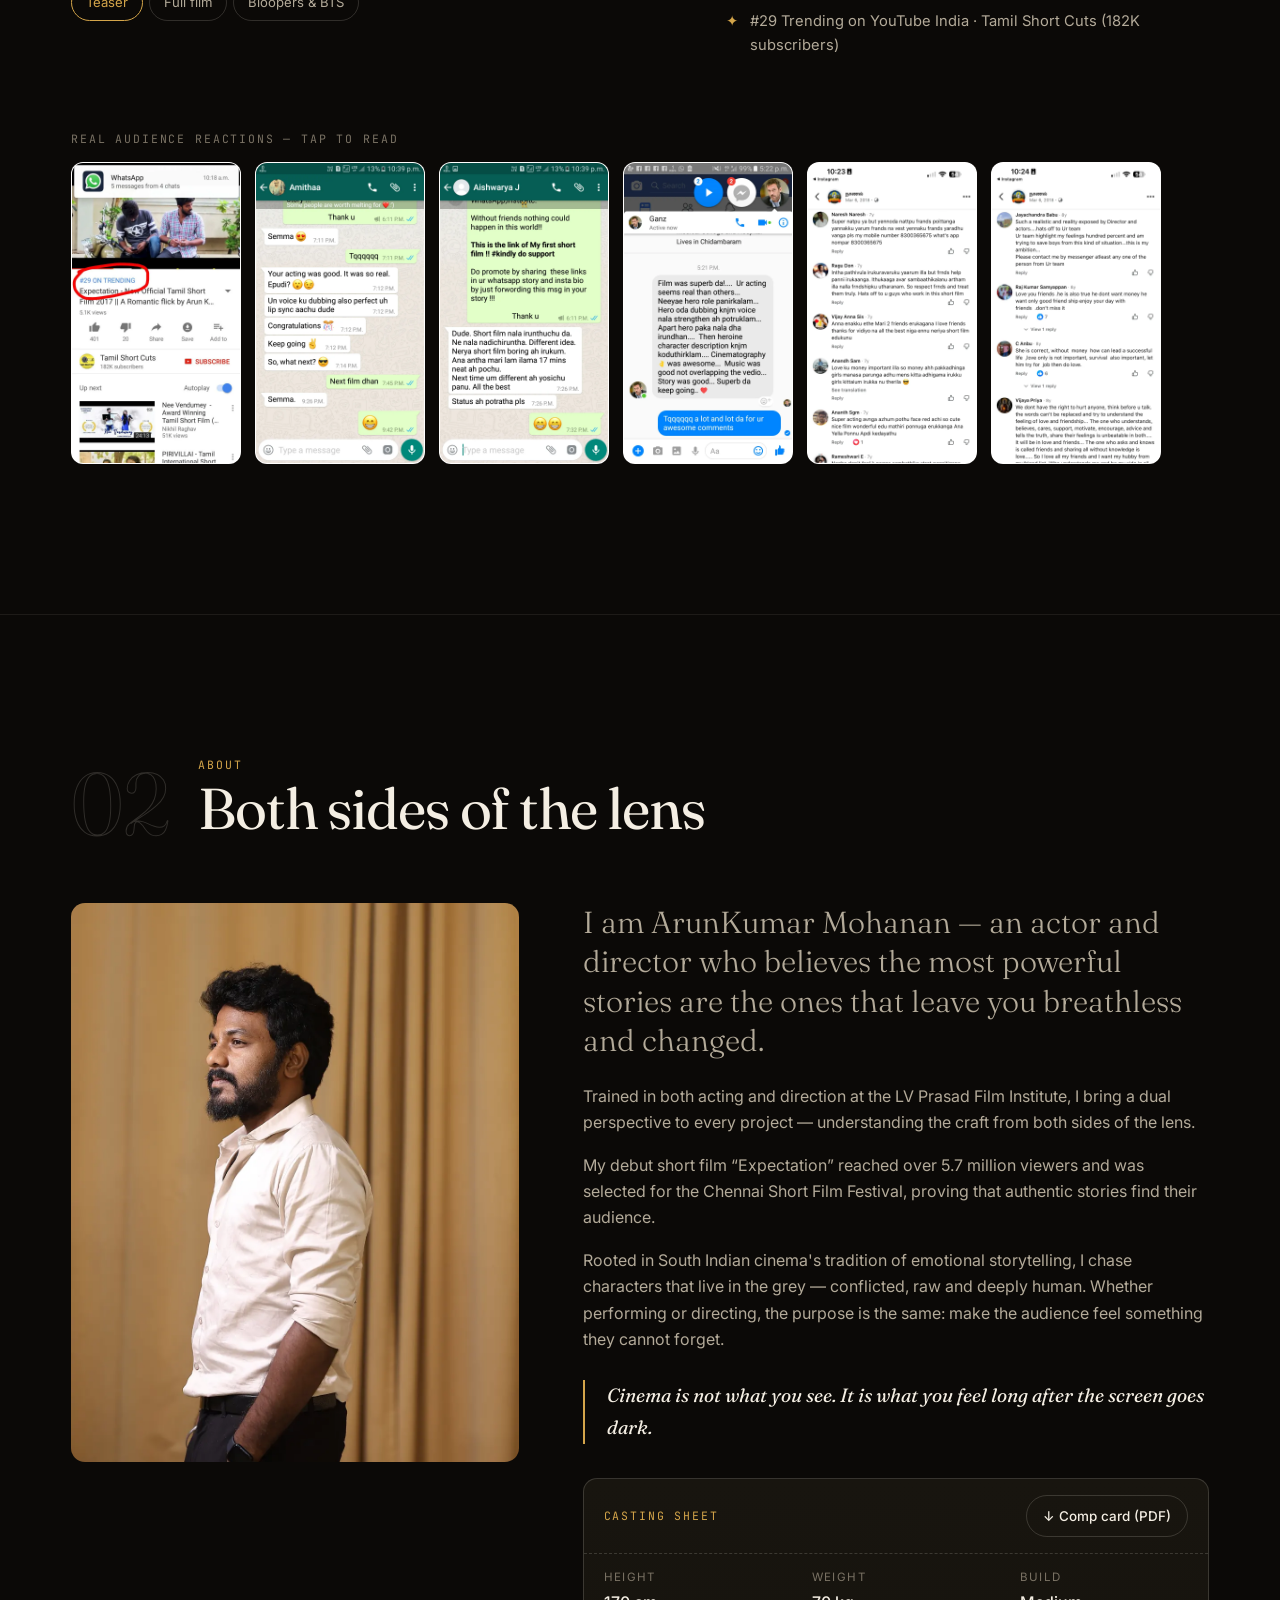
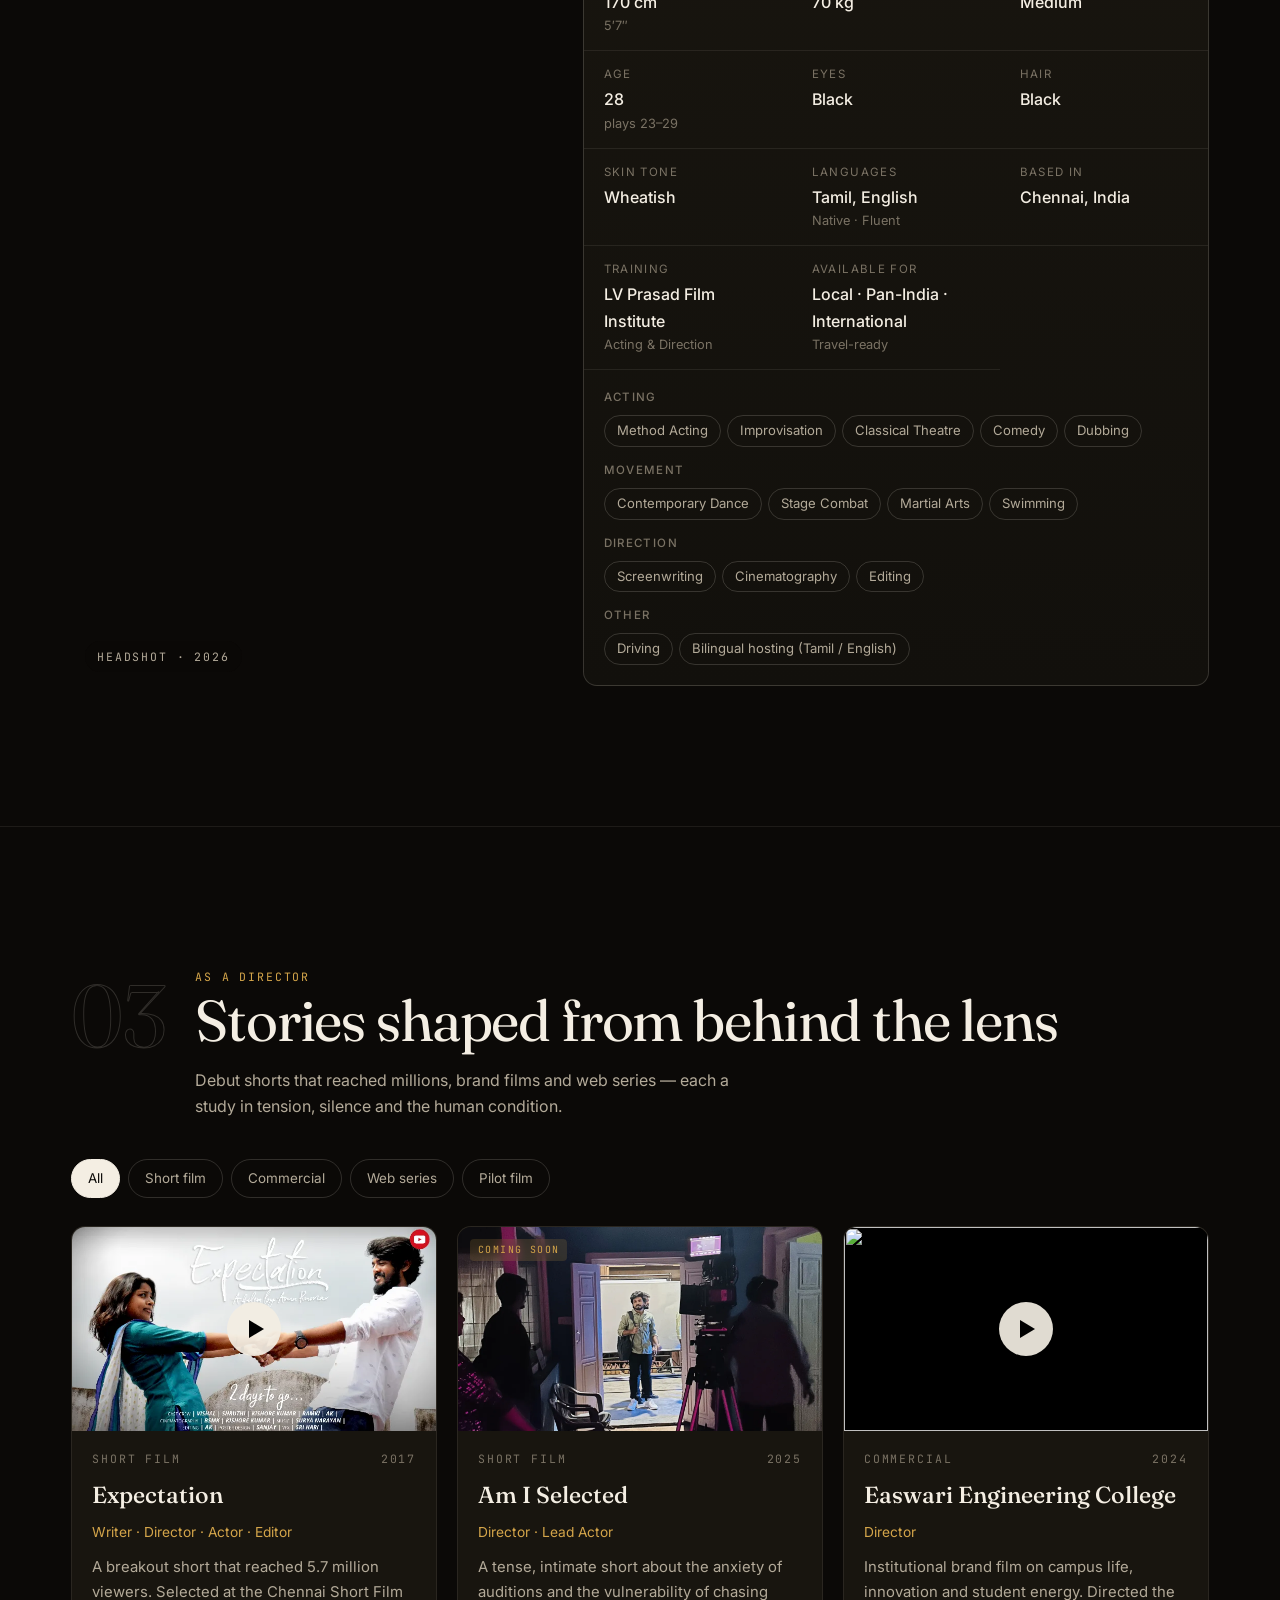
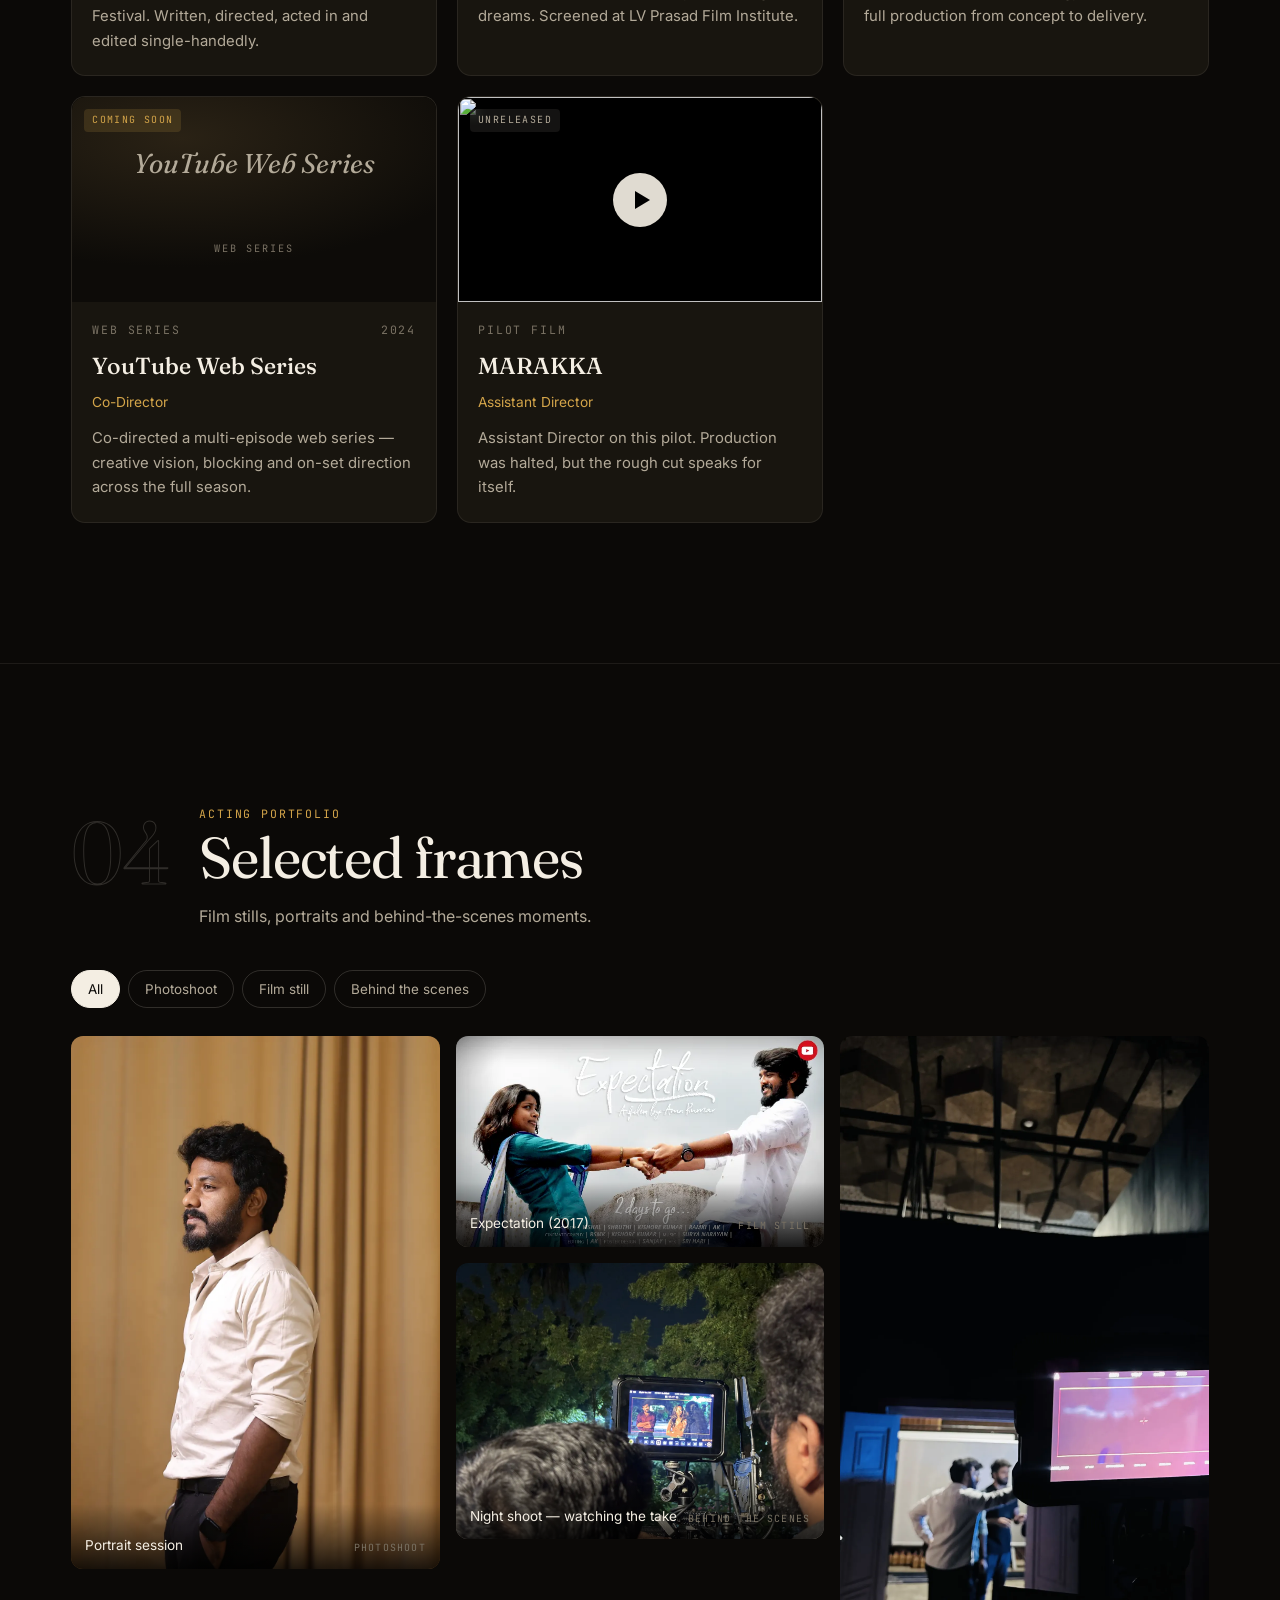
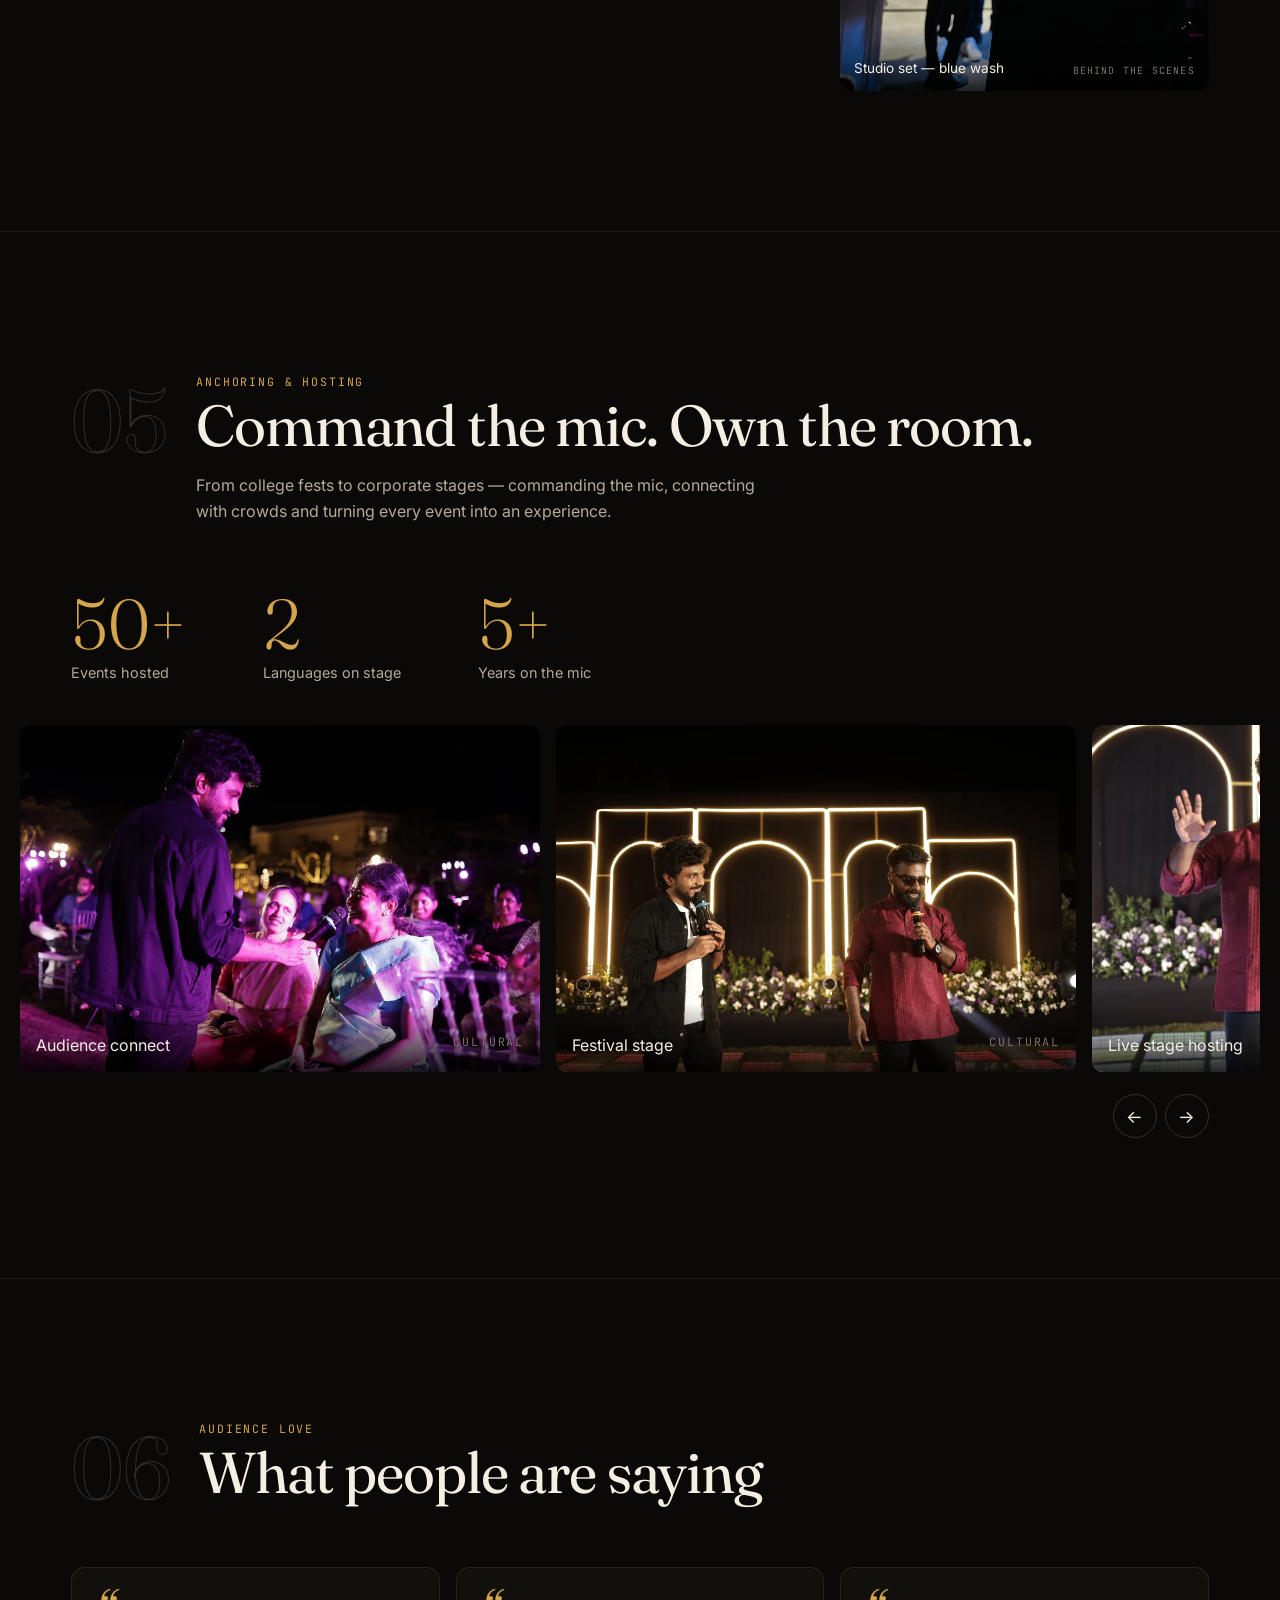
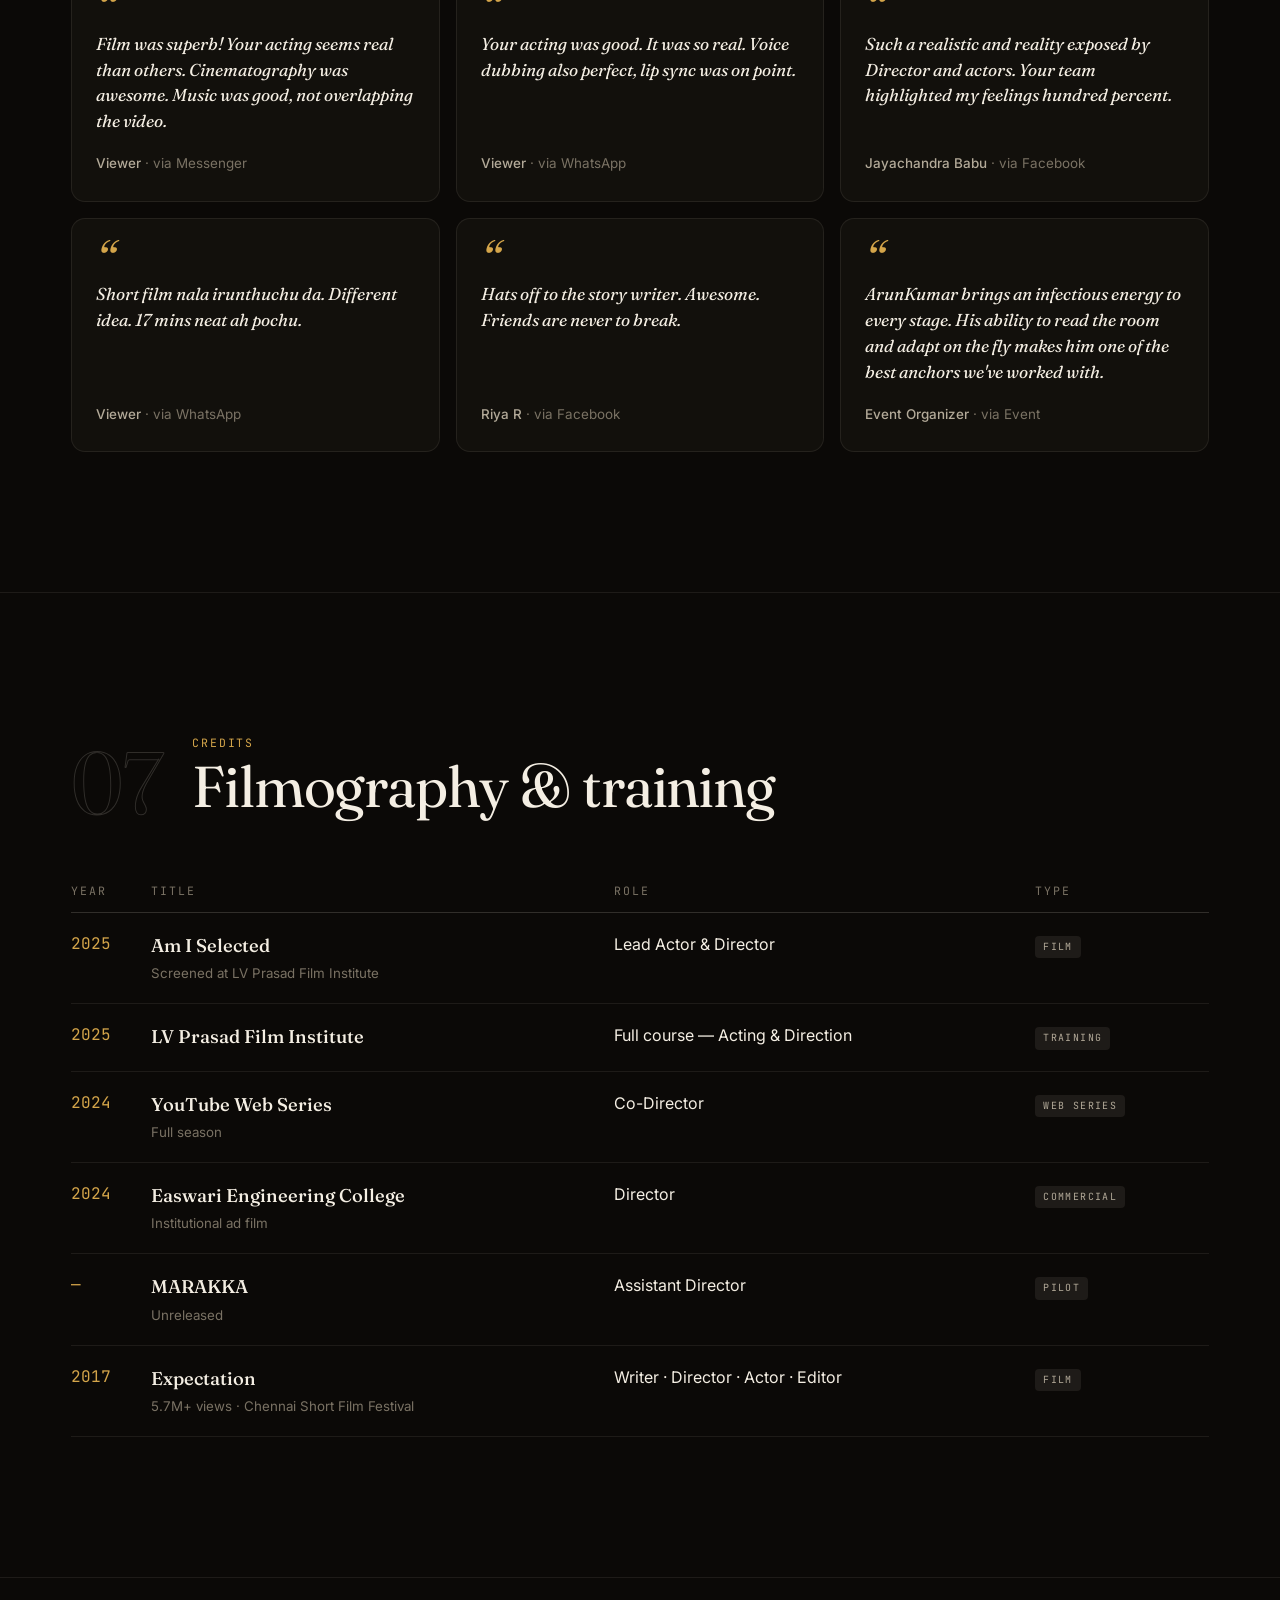
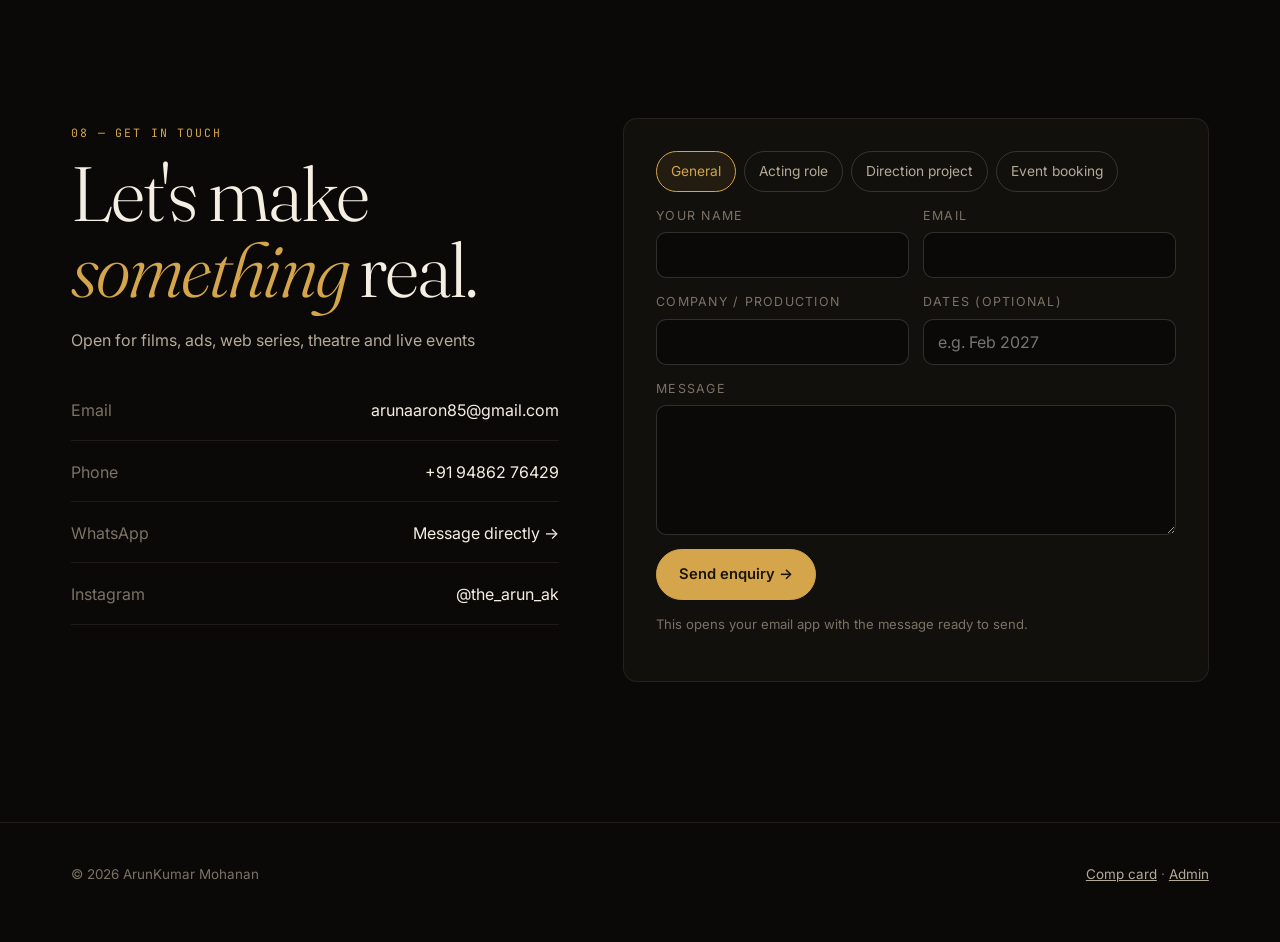
==== commit 415dce88: "Portfolio v2: data-driven site with GitHub-publishing admin console - Public site rendered from cont" ====
--- a/index.html
+++ b/index.html
@@ -1,938 +1,64 @@
-<!DOCTYPE html>
+<!doctype html>
 <html lang="en">
 <head>
-  <meta charset="UTF-8">
-  <meta name="viewport" content="width=device-width, initial-scale=1.0">
-  <meta name="description" content="ArunKumar Mohanan — Actor, Director, Anchor & Storyteller. Official portfolio showcasing film, direction, anchoring, and creative work.">
-  <meta property="og:title" content="ArunKumar Mohanan — Actor | Director | Anchor | Storyteller">
-  <meta property="og:description" content="Cinematic portfolio of ArunKumar Mohanan. LV Prasad trained. Actor, Director, and Event Anchor.">
+  <meta charset="utf-8">
+  <meta name="viewport" content="width=device-width, initial-scale=1">
+  <title>ArunKumar Mohanan — Actor · Director · Anchor</title>
+  <meta name="description" content="">
   <meta property="og:type" content="website">
-  <title>ArunKumar Mohanan — Actor | Director | Anchor</title>
-
-  <!-- Google Fonts -->
+  <meta property="og:title" content="">
+  <meta property="og:description" content="">
+  <meta property="og:image" content="">
+  <meta name="twitter:card" content="summary_large_image">
+  <meta name="theme-color" content="#0b0907">
   <link rel="preconnect" href="https://fonts.googleapis.com">
   <link rel="preconnect" href="https://fonts.gstatic.com" crossorigin>
-  <link href="https://fonts.googleapis.com/css2?family=Playfair+Display:ital,wght@0,400;0,700;1,400&family=Inter:wght@300;400;600&family=JetBrains+Mono:wght@400&display=swap" rel="stylesheet">
-
-  <!-- Stylesheets -->
-  <link rel="stylesheet" href="css/reset.css">
-  <link rel="stylesheet" href="css/variables.css">
-  <link rel="stylesheet" href="css/layout.css">
-  <link rel="stylesheet" href="css/sections.css">
-  <link rel="stylesheet" href="css/animations.css">
-  <link rel="stylesheet" href="css/effects.css">
-  <link rel="stylesheet" href="css/responsive.css">
+  <link href="https://fonts.googleapis.com/css2?family=Fraunces:ital,opsz,wght@0,9..144,300..600;1,9..144,300..600&family=Inter:wght@400;500;600&family=JetBrains+Mono:wght@400;600&display=swap" rel="stylesheet">
+  <link rel="preload" as="image" href="assets/img/hero.webp" fetchpriority="high">
+  <link rel="stylesheet" href="css/site.css">
 </head>
 <body>
+  <a class="sr-only" href="#main">Skip to content</a>
+  <header class="top" id="top">
+    <a class="mark" href="#" aria-label="Back to top" data-bind="monogram">AM</a>
+    <nav class="lens" aria-label="View portfolio as">
+      <span class="lens-label mono">Viewing as</span>
+      <!-- buttons rendered from content.lenses -->
+    </nav>
+    <a class="btn btn-gold btn-sm" href="#contact" data-bind="cta">Get in touch</a>
+  </header>
 
-  <!-- ============================================
-       CINEMATIC LOADER
-       ============================================ -->
-  <div id="loader" class="loader">
-    <div class="loader__content">
-      <p class="loader__text" id="loader-text">Loading Scene...</p>
-      <div class="loader__bar">
-        <div class="loader__bar-fill" id="loader-bar"></div>
+  <section class="hero" aria-label="Introduction">
+    <div class="hero-bg"><img alt="" data-bind="heroImage" fetchpriority="high"></div>
+    <div class="wrap hero-inner">
+      <div class="slate mono"><span>SC. 00 — TAKE 01</span><span>Chennai, IN</span><span>LV Prasad Film Institute</span></div>
+      <h1><span data-bind="firstName"></span><em data-bind="lastName"></em></h1>
+      <ul class="roles" data-bind="roles"></ul>
+      <p class="hero-line" data-bind="heroLine"></p>
+      <div class="hero-actions">
+        <button class="btn btn-gold" type="button" data-action="reel">▶&nbsp; <span data-bind="reelLabel">Watch the reel</span></button>
+        <a class="btn" href="#contact" data-bind="cta2">Get in touch</a>
+        <span class="status" data-bind="status"><i></i><span></span></span>
       </div>
     </div>
-  </div>
-
-  <!-- ============================================
-       NAVIGATION
-       ============================================ -->
-  <nav class="nav" id="nav">
-    <div class="nav__inner container">
-      <a href="#hero" class="nav__logo">AM</a>
-
-      <!-- Mobile hamburger (CSS checkbox hack) -->
-      <input type="checkbox" id="nav-toggle" class="nav__toggle-input" aria-label="Toggle navigation">
-      <label for="nav-toggle" class="nav__hamburger" aria-label="Menu">
-        <span></span><span></span><span></span>
-      </label>
-
-      <ul class="nav__links">
-        <li><a href="index.html" class="nav__home active">Home</a></li>
-        <li><a href="direction.html">Direction</a></li>
-        <!-- <li><a href="acting.html">Acting</a></li> -->
-        <!-- <li><a href="anchoring.html">Anchoring</a></li> -->
-        <li><a href="#about">About</a></li>
-        <li><a href="#contact">Contact</a></li>
-      </ul>
-
-      <!-- Music toggle -->
-      <button class="nav__music-btn" id="music-toggle" aria-label="Toggle background music" title="Toggle Music">
-        <span class="music-icon">&#9835;</span>
-      </button>
-    </div>
-  </nav>
-
-  <!-- ============================================
-       HERO SECTION
-       ============================================ -->
-  <section id="hero" class="hero">
-    <img class="hero__bg-image" src="assets/images/hero/hero-bg.jpg" alt="" data-parallax-speed="0.4">
-    <div class="hero__overlay"></div>
-    <div class="hero__content">
-      <h1 class="hero__name" id="hero-name">ARUNKUMAR MOHANAN</h1>
-      <!-- REPLACE: Change the tagline -->
-      <p class="hero__tagline">Actor &nbsp;|&nbsp; Director &nbsp;|&nbsp; Anchor &nbsp;|&nbsp; Storyteller</p>
-      <a href="#portfolio" class="hero__cta">View Portfolio</a>
-    </div>
-    <div class="hero__scroll-indicator">
-      <span>Scroll</span>
-      <div class="hero__scroll-line"></div>
-    </div>
+    <div class="timecode mono" aria-hidden="true">00:00:00:00</div>
   </section>
 
-  <!-- ============================================
-       ABOUT SECTION
-       ============================================ -->
-  <section id="about" class="section about">
-    <div class="container">
-      <div class="about__grid">
-        <div class="about__image-col reveal reveal-left">
-          <div class="about__image-placeholder">
-            <img src="assets/images/headshot/headshot.jpg" alt="ArunKumar Mohanan — Headshot" class="about__image-real">
-          </div>
-        </div>
-        <div class="about__text-col">
-          <h2 class="section__heading reveal">
-            <span class="section__heading-label">01</span>
-            About
-          </h2>
-          <div class="section__divider reveal"></div>
-          <p class="about__bio reveal" style="--reveal-delay: 0.1s">
-            Some people find cinema. Cinema found me. I am ArunKumar Mohanan — an actor and director who believes that the most powerful stories are the ones that leave you breathless and changed.
-          </p>
-          <p class="about__bio reveal" style="--reveal-delay: 0.2s">
-            Trained in both acting and direction at the prestigious LV Prasad Film Institute, I bring a dual perspective to every project — understanding the craft from both sides of the lens. My debut short film "Expectation" reached over 5.7 million viewers and was selected for the Chennai Short Film Festival, proving that authentic stories find their audience.
-          </p>
-          <p class="about__bio reveal" style="--reveal-delay: 0.3s">
-            Rooted in South Indian cinema's rich tradition of emotional storytelling, I chase characters that live in the grey — conflicted, raw, and deeply human. Whether performing or directing, my purpose remains the same: to make the audience feel something they cannot forget.
-          </p>
-          <blockquote class="about__quote reveal" style="--reveal-delay: 0.4s">
-            "Cinema is not what you see. It is what you feel long after the screen goes dark."
-          </blockquote>
-        </div>
-      </div>
+  <main id="main"></main>
 
-      <!-- Actor Stat Sheet — Quick reference for casting directors -->
-      <div class="stats-card reveal" style="--reveal-delay: 0.5s">
-        <div class="stats-card__header">
-          <span class="stats-card__label">Stat Sheet</span>
-          <h3 class="stats-card__title">Actor's Profile</h3>
-        </div>
-        <div class="stats-card__grid">
-          <div class="stats-card__item">
-            <span class="stats-card__key">Height</span>
-            <span class="stats-card__value">170 cm <span class="stats-card__sub">(5'7")</span></span>
-          </div>
-          <div class="stats-card__item">
-            <span class="stats-card__key">Weight</span>
-            <span class="stats-card__value">70 kg</span>
-          </div>
-          <div class="stats-card__item">
-            <span class="stats-card__key">Build</span>
-            <span class="stats-card__value">Medium</span>
-          </div>
-          <div class="stats-card__item">
-            <span class="stats-card__key">Age</span>
-            <span class="stats-card__value">27 <span class="stats-card__sub">(plays 23&ndash;29)</span></span>
-          </div>
-          <div class="stats-card__item">
-            <span class="stats-card__key">Eye Color</span>
-            <span class="stats-card__value">Black</span>
-          </div>
-          <div class="stats-card__item">
-            <span class="stats-card__key">Hair Color</span>
-            <span class="stats-card__value">Black</span>
-          </div>
-          <div class="stats-card__item">
-            <span class="stats-card__key">Skin Tone</span>
-            <span class="stats-card__value">Wheatish</span>
-          </div>
-          <div class="stats-card__item">
-            <span class="stats-card__key">Languages</span>
-            <span class="stats-card__value">Tamil, English</span>
-          </div>
-          <div class="stats-card__item">
-            <span class="stats-card__key">Based In</span>
-            <span class="stats-card__value">Chennai, India</span>
-          </div>
-          <div class="stats-card__item">
-            <span class="stats-card__key">Nationality</span>
-            <span class="stats-card__value">Indian</span>
-          </div>
-          <div class="stats-card__item">
-            <span class="stats-card__key">Training</span>
-            <span class="stats-card__value">LV Prasad Film Institute</span>
-          </div>
-          <div class="stats-card__item">
-            <span class="stats-card__key">Available For</span>
-            <span class="stats-card__value">Local &middot; Pan-India &middot; International</span>
-          </div>
-          <div class="stats-card__item stats-card__item--full">
-            <span class="stats-card__key">Special Skills</span>
-            <div class="stats-card__skills">
-              <span class="stats-card__skill">Driving</span>
-              <span class="stats-card__skill">Swimming</span>
-              <span class="stats-card__skill">Dancing</span>
-              <span class="stats-card__skill">Dubbing</span>
-            </div>
-          </div>
-          <div class="stats-card__item stats-card__item--full">
-            <span class="stats-card__key">Status</span>
-            <span class="stats-card__value"><span class="stats-card__dot"></span>Travel-Ready &middot; Open for Projects</span>
-          </div>
-        </div>
-      </div>
-    </div>
-  </section>
-
-  <!-- ============================================
-       SHOWREEL SECTION
-       ============================================ -->
-  <section id="showreel" class="section showreel">
-    <div class="container">
-      <h2 class="section__heading reveal">
-        <span class="section__heading-label">02</span>
-        Featured Work
-      </h2>
-      <div class="section__divider reveal"></div>
-
-      <!-- Featured film intro -->
-      <div class="featured__header reveal" style="--reveal-delay: 0.1s">
-        <span class="featured__label">Debut Short Film &middot; 2017</span>
-        <h3 class="featured__title">Expectation</h3>
-        <p class="featured__credits">Writer &bull; Screenplay &bull; Director &bull; Actor &bull; Editor</p>
-        <p class="featured__tagline">A single short film. Millions of viewers. One filmmaker doing it all.</p>
-      </div>
-
-      <!-- Full Film — YouTube Embed (unlisted) -->
-      <div class="featured__player reveal" style="--reveal-delay: 0.2s">
-        <div class="featured__player-wrapper">
-          <iframe
-            src="https://www.youtube.com/embed/5OiYmceVgDE?rel=0&modestbranding=1"
-            allowfullscreen
-            allow="accelerometer; autoplay; clipboard-write; encrypted-media; gyroscope; picture-in-picture"
-            frameborder="0"
-            title="Expectation — Full Short Film">
-          </iframe>
-        </div>
-        <div class="featured__video-links">
-          <a href="https://youtu.be/5OiYmceVgDE" target="_blank" rel="noopener" class="featured__watch-link">
-            Watch Full Film on YouTube &rarr;
-          </a>
-          <a href="https://youtu.be/qk-3mGNma5E" target="_blank" rel="noopener" class="featured__watch-link featured__watch-link--secondary">
-            Watch Bloopers &rarr;
-          </a>
-        </div>
-      </div>
-
-      <!-- Engagement stats — all link to Facebook reel -->
-      <div class="featured__stats reveal" style="--reveal-delay: 0.25s">
-        <a href="https://www.facebook.com/reel/1311761335592620/" target="_blank" rel="noopener" class="featured__stat featured__stat--link">
-          <span class="featured__stat-icon">&#9654;</span>
-          <span class="featured__stat-number">5.7M+</span>
-          <span class="featured__stat-label">Views &rarr;</span>
-        </a>
-        <a href="https://www.facebook.com/reel/1311761335592620/" target="_blank" rel="noopener" class="featured__stat featured__stat--link">
-          <span class="featured__stat-icon">&hearts;</span>
-          <span class="featured__stat-number">175K</span>
-          <span class="featured__stat-label">Likes &rarr;</span>
-        </a>
-        <a href="https://www.facebook.com/reel/1311761335592620/" target="_blank" rel="noopener" class="featured__stat featured__stat--link">
-          <span class="featured__stat-icon">&#128172;</span>
-          <span class="featured__stat-number">5.4K</span>
-          <span class="featured__stat-label">Comments &rarr;</span>
-        </a>
-        <a href="https://www.facebook.com/reel/1311761335592620/" target="_blank" rel="noopener" class="featured__stat featured__stat--link">
-          <span class="featured__stat-icon">&#8631;</span>
-          <span class="featured__stat-number">80.5K</span>
-          <span class="featured__stat-label">Shares &rarr;</span>
-        </a>
-        <a href="https://www.facebook.com/reel/1311761335592620/" target="_blank" rel="noopener" class="featured__stat featured__stat--link">
-          <span class="featured__stat-icon">&#9733;</span>
-          <span class="featured__stat-number">45.6K</span>
-          <span class="featured__stat-label">Saves &rarr;</span>
-        </div>
-      </div>
-
-      <!-- Festival/Recognition badges -->
-      <div class="featured__badges reveal" style="--reveal-delay: 0.3s">
-        <div class="featured__badge">
-          <span class="featured__badge-icon">&#127941;</span>
-          <span class="featured__badge-text">Selected &mdash; Chennai Short Film Festival</span>
-        </div>
-        <div class="featured__badge">
-          <span class="featured__badge-icon">&#128293;</span>
-          <span class="featured__badge-text">5.7 Million Viewers Worldwide</span>
-        </div>
-      </div>
-
-      <!-- Audience Love — Comments Section -->
-      <div class="featured__comments-wrapper reveal" style="--reveal-delay: 0.35s">
-        <h3 class="featured__comments-heading">
-          <span class="featured__comments-label">What Audiences Are Saying</span>
-          Audience Love
-        </h3>
-
-        <!-- Real comments extracted from Facebook audience -->
-        <div class="featured__comments-grid">
-          <blockquote class="featured__comment">
-            <p>"Such a realistic and reality exposed by Director and actors. Hats off to your team. Your team highlighted my feelings hundred percent..."</p>
-            <cite>&mdash; Jayachandra Babu</cite>
-          </blockquote>
-          <blockquote class="featured__comment">
-            <p>"Hats off to the story writer. Awesome. In this world there are too many lovers to break because of money. But friends are never... Just close together with your lovely friends."</p>
-            <cite>&mdash; Riya R</cite>
-          </blockquote>
-          <blockquote class="featured__comment">
-            <p>"Hats off to you guys who work in this short film."</p>
-            <cite>&mdash; Anandh Sam</cite>
-          </blockquote>
-          <blockquote class="featured__comment">
-            <p>"Love you friends. He is also true he don't want money he want only good friendship. Enjoy your day with friends. Don't miss it."</p>
-            <cite>&mdash; Raj Kumar Samyappan</cite>
-          </blockquote>
-          <blockquote class="featured__comment">
-            <p>"She is correct. Without money how can lead a successful life. Love only is not important — survival is also important."</p>
-            <cite>&mdash; C Anbu</cite>
-          </blockquote>
-          <blockquote class="featured__comment">
-            <p>"Masss. Its true my buddys. Hats off to you."</p>
-            <cite>&mdash; Sana Sana</cite>
-          </blockquote>
-        </div>
-
-        <!-- Real screenshots of Facebook comments -->
-        <div class="featured__screenshot">
-          <p class="featured__screenshot-label">Real Comments from Facebook Audience</p>
-          <div class="featured__screenshot-gallery">
-            <div class="featured__screenshot-frame">
-              <img src="assets/images/featured-spotlight/comments/comments-01.png" alt="Facebook comments on Expectation — 1" loading="lazy">
-            </div>
-            <div class="featured__screenshot-frame">
-              <img src="assets/images/featured-spotlight/comments/comments-02.png" alt="Facebook comments on Expectation — 2" loading="lazy">
-            </div>
-            <div class="featured__screenshot-frame">
-              <img src="assets/images/featured-spotlight/comments/comments-03.png" alt="Facebook comments on Expectation — 3" loading="lazy">
-            </div>
-            <div class="featured__screenshot-frame">
-              <img src="assets/images/featured-spotlight/comments/comments-04.png" alt="Facebook comments on Expectation — 4" loading="lazy">
-            </div>
-          </div>
-        </div>
-      </div>
-    </div>
-  </section>
-
-  <!-- ============================================
-       DIRECTION PORTFOLIO (moved before Acting)
-       ============================================ -->
-  <section id="direction" class="section direction">
-    <div class="container">
-      <h2 class="section__heading reveal">
-        <span class="section__heading-label">03</span>
-        As a Director
-      </h2>
-      <div class="section__divider reveal"></div>
-      <p class="direction__intro reveal" style="--reveal-delay: 0.1s">
-        Stories I've shaped from behind the lens — exploring silence, tension, and the human condition.
-      </p>
-
-      <div class="portfolio__filters reveal" style="--reveal-delay: 0.15s">
-        <button class="portfolio__filter-btn active" data-filter="all" data-gallery="direction">All</button>
-        <button class="portfolio__filter-btn" data-filter="short-film" data-gallery="direction">Short Films</button>
-        <button class="portfolio__filter-btn" data-filter="pilot-film" data-gallery="direction">Pilot Film</button>
-        <button class="portfolio__filter-btn" data-filter="web-series" data-gallery="direction">Web Series</button>
-        <button class="portfolio__filter-btn" data-filter="commercial" data-gallery="direction">Commercials</button>
-      </div>
-
-      <div class="direction__grid direction__grid--embed" id="direction-gallery">
-        <div class="direction__card reveal" data-category="short-film">
-          <div class="direction__card-embed">
-            <div class="direction__card-badge">Writer &bull; Director &bull; Actor &bull; Editor</div>
-            <div class="featured__player-wrapper">
-              <iframe src="https://www.youtube.com/embed/5OiYmceVgDE?rel=0&modestbranding=1" allowfullscreen frameborder="0" title="Expectation — Full Short Film"></iframe>
-            </div>
-          </div>
-          <div class="direction__card-info">
-            <span class="direction__card-meta">Short Film &middot; 2017 &middot; 5.7M+ Views on Facebook</span>
-            <h3 class="direction__card-title">Expectation</h3>
-            <p class="direction__card-synopsis">A breakout short film that captured 5.7 million hearts. Selected at the Chennai Short Film Festival. Written, directed, acted in, and edited single-handedly.</p>
-          </div>
-        </div>
-
-        <div class="direction__card reveal" data-category="short-film">
-          <div class="direction__card-embed" style="background: linear-gradient(135deg, hsl(210 25% 8%), hsl(210 20% 16%)); display:flex; align-items:center; justify-content:center; aspect-ratio:16/9;">
-            <div class="direction__card-badge">Director</div>
-            <span style="font-family:var(--font-mono); font-size:var(--fs-xs); color:var(--color-text-muted); letter-spacing:var(--ls-wide); text-transform:uppercase;">Video Coming Soon</span>
-          </div>
-          <div class="direction__card-info">
-            <span class="direction__card-meta">Short Film &middot; 2025</span>
-            <h3 class="direction__card-title">Am I Selected</h3>
-            <p class="direction__card-synopsis">A tense, intimate short exploring the anxiety of auditions and the vulnerability of chasing dreams. Screened at LV Prasad Film Institute.</p>
-          </div>
-        </div>
-
-        <div class="direction__card reveal" data-category="commercial">
-          <div class="direction__card-embed">
-            <div class="direction__card-badge">Director</div>
-            <div class="featured__player-wrapper">
-              <iframe src="https://www.youtube.com/embed/sUQ4Y91GWts?rel=0&modestbranding=1" allowfullscreen frameborder="0" title="Easwari Engineering College — Ad Film"></iframe>
-            </div>
-          </div>
-          <div class="direction__card-info">
-            <span class="direction__card-meta">Commercial &middot; Ad Film</span>
-            <h3 class="direction__card-title">Easwari Engineering College</h3>
-            <p class="direction__card-synopsis">Institutional brand film showcasing campus life, innovation, and student energy. Directed the full production from concept to delivery.</p>
-          </div>
-        </div>
-
-        <div class="direction__card reveal" data-category="pilot-film">
-          <div class="direction__card-embed">
-            <div class="direction__card-badge">Assistant Director</div>
-            <div class="featured__player-wrapper">
-              <iframe src="https://www.youtube.com/embed/5Sge21XPeBI?rel=0&modestbranding=1" allowfullscreen frameborder="0" title="MARAKKA — Pilot Film"></iframe>
-            </div>
-          </div>
-          <div class="direction__card-info">
-            <span class="direction__card-meta">Pilot Film &middot; Unreleased</span>
-            <h3 class="direction__card-title">MARAKKA</h3>
-            <p class="direction__card-synopsis">Worked as Assistant Director on this pilot film. Production was halted due to production issues — but the rough cut speaks for itself.</p>
-          </div>
-        </div>
-
-        <div class="direction__card reveal" data-category="web-series">
-          <div class="direction__card-embed" style="background: linear-gradient(135deg, hsl(270 25% 8%), hsl(270 20% 16%)); display:flex; align-items:center; justify-content:center; aspect-ratio:16/9;">
-            <div class="direction__card-badge">Co-Director</div>
-            <span style="font-family:var(--font-mono); font-size:var(--fs-xs); color:var(--color-text-muted); letter-spacing:var(--ls-wide); text-transform:uppercase;">Video Coming Soon</span>
-          </div>
-          <div class="direction__card-info">
-            <span class="direction__card-meta">Web Series &middot; YouTube</span>
-            <h3 class="direction__card-title">YouTube Web Series</h3>
-            <p class="direction__card-synopsis">Co-directed a multi-episode web series for YouTube, managing creative vision, blocking, and on-set direction across the full season.</p>
-          </div>
-        </div>
-      </div>
-    </div>
-  </section>
-
-  <!-- ============================================
-       ACTING PORTFOLIO / GALLERY
-       ============================================ -->
-  <section id="portfolio" class="section portfolio">
-    <div class="container">
-      <h2 class="section__heading reveal">
-        <span class="section__heading-label">04</span>
-        Acting Portfolio
-      </h2>
-      <div class="section__divider reveal"></div>
-
-      <div class="portfolio__filters reveal" style="--reveal-delay: 0.1s">
-        <button class="portfolio__filter-btn active" data-filter="all">All</button>
-        <button class="portfolio__filter-btn" data-filter="film-stills">Film Stills</button>
-        <button class="portfolio__filter-btn" data-filter="photoshoots">Photoshoots</button>
-        <button class="portfolio__filter-btn" data-filter="bts">Behind the Scenes</button>
-      </div>
-
-      <div class="portfolio__grid" id="acting-gallery">
-        <div class="portfolio__item reveal" data-category="film-stills">
-          <img class="portfolio__item-img" src="https://images.unsplash.com/photo-1485846234645-a62644f84728?w=500&h=625&fit=crop" alt="Expectation — Film Still" loading="lazy">
-          <div class="portfolio__item-overlay">
-            <span class="portfolio__item-category">Film Still</span>
-            <h3 class="portfolio__item-title">Expectation</h3>
-            <span class="portfolio__item-view">View</span>
-          </div>
-        </div>
-        <div class="portfolio__item reveal" data-category="photoshoots">
-          <img class="portfolio__item-img" src="https://images.unsplash.com/photo-1507003211169-0a1dd7228f2d?w=500&h=625&fit=crop&crop=face" alt="Portrait Session" loading="lazy">
-          <div class="portfolio__item-overlay">
-            <span class="portfolio__item-category">Photoshoot</span>
-            <h3 class="portfolio__item-title">Portrait Session</h3>
-            <span class="portfolio__item-view">View</span>
-          </div>
-        </div>
-        <div class="portfolio__item reveal" data-category="film-stills">
-          <img class="portfolio__item-img" src="https://images.unsplash.com/photo-1440404653325-ab127d49abc1?w=500&h=625&fit=crop" alt="Am I Selected — Film Still" loading="lazy">
-          <div class="portfolio__item-overlay">
-            <span class="portfolio__item-category">Film Still</span>
-            <h3 class="portfolio__item-title">Am I Selected</h3>
-            <span class="portfolio__item-view">View</span>
-          </div>
-        </div>
-        <div class="portfolio__item reveal" data-category="bts">
-          <img class="portfolio__item-img" src="https://images.unsplash.com/photo-1524712245354-2c4e5e7121c0?w=500&h=625&fit=crop" alt="Behind the Scenes — On Set" loading="lazy">
-          <div class="portfolio__item-overlay">
-            <span class="portfolio__item-category">Behind the Scenes</span>
-            <h3 class="portfolio__item-title">On Set — LV Prasad</h3>
-            <span class="portfolio__item-view">View</span>
-          </div>
-        </div>
-        <div class="portfolio__item reveal" data-category="photoshoots">
-          <img class="portfolio__item-img" src="https://images.unsplash.com/photo-1492288991661-058aa541ff43?w=500&h=625&fit=crop&crop=face" alt="Dramatic Portrait" loading="lazy">
-          <div class="portfolio__item-overlay">
-            <span class="portfolio__item-category">Photoshoot</span>
-            <h3 class="portfolio__item-title">Dramatic Portrait</h3>
-            <span class="portfolio__item-view">View</span>
-          </div>
-        </div>
-        <div class="portfolio__item reveal" data-category="film-stills">
-          <img class="portfolio__item-img" src="https://images.unsplash.com/photo-1478720568477-152d9b164e26?w=500&h=625&fit=crop" alt="Cinematic Frame" loading="lazy">
-          <div class="portfolio__item-overlay">
-            <span class="portfolio__item-category">Film Still</span>
-            <h3 class="portfolio__item-title">Cinematic Frame</h3>
-            <span class="portfolio__item-view">View</span>
-          </div>
-        </div>
-        <div class="portfolio__item reveal" data-category="bts">
-          <img class="portfolio__item-img" src="https://images.unsplash.com/photo-1485846234645-a62644f84728?w=500&h=625&fit=crop" alt="Behind the Scenes — Direction" loading="lazy">
-          <div class="portfolio__item-overlay">
-            <span class="portfolio__item-category">Behind the Scenes</span>
-            <h3 class="portfolio__item-title">Director's Chair</h3>
-            <span class="portfolio__item-view">View</span>
-          </div>
-        </div>
-        <div class="portfolio__item reveal" data-category="photoshoots">
-          <img class="portfolio__item-img" src="https://images.unsplash.com/photo-1531746020798-e6953c6e8e04?w=500&h=625&fit=crop&crop=face" alt="Moody Portrait" loading="lazy">
-          <div class="portfolio__item-overlay">
-            <span class="portfolio__item-category">Photoshoot</span>
-            <h3 class="portfolio__item-title">Moody Lighting</h3>
-            <span class="portfolio__item-view">View</span>
-          </div>
-        </div>
-        <div class="portfolio__item reveal" data-category="film-stills">
-          <img class="portfolio__item-img" src="https://images.unsplash.com/photo-1536440136628-849c177e76a1?w=500&h=625&fit=crop" alt="Cinema Frame" loading="lazy">
-          <div class="portfolio__item-overlay">
-            <span class="portfolio__item-category">Film Still</span>
-            <h3 class="portfolio__item-title">The Frame</h3>
-            <span class="portfolio__item-view">View</span>
-          </div>
-        </div>
-      </div>
-    </div>
-  </section>
-
-  <!-- ============================================
-       ANCHORING / EVENT HOSTING SECTION
-       ============================================ -->
-  <section id="anchoring" class="section anchoring">
-    <div class="container">
-      <h2 class="section__heading reveal">
-        <span class="section__heading-label">05</span>
-        Anchoring &amp; Hosting
-      </h2>
-      <div class="section__divider reveal"></div>
-      <p class="anchoring__intro reveal" style="--reveal-delay: 0.1s">
-        From college fests to corporate stages — commanding the mic, connecting with crowds, and turning every event into an unforgettable experience.
-      </p>
-
-      <!-- Anchoring stats -->
-      <div class="anchoring__stats reveal" style="--reveal-delay: 0.2s">
-        <div class="anchoring__stat">
-          <span class="anchoring__stat-number">50+</span>
-          <span class="anchoring__stat-label">Events Hosted</span>
-        </div>
-        <div class="anchoring__stat">
-          <span class="anchoring__stat-number">Bilingual</span>
-          <span class="anchoring__stat-label">English &amp; Tamil</span>
-        </div>
-        <div class="anchoring__stat">
-          <span class="anchoring__stat-number">5+</span>
-          <span class="anchoring__stat-label">Years Experience</span>
-        </div>
-      </div>
-
-      <!-- Anchoring categories filter -->
-      <div class="portfolio__filters reveal" style="--reveal-delay: 0.25s">
-        <button class="portfolio__filter-btn active" data-filter="all" data-gallery="anchoring">All</button>
-        <button class="portfolio__filter-btn" data-filter="corporate" data-gallery="anchoring">Corporate</button>
-        <button class="portfolio__filter-btn" data-filter="college" data-gallery="anchoring">College Fests</button>
-        <button class="portfolio__filter-btn" data-filter="cultural" data-gallery="anchoring">Cultural Events</button>
-      </div>
-
-      <div class="anchoring__grid" id="anchoring-gallery">
-        <div class="anchoring__card reveal" data-category="cultural">
-          <div class="anchoring__card-visual">
-            <img src="assets/images/anchoring/cultural-events/event-01.jpg" alt="Cultural Event Hosting" loading="lazy">
-            <div class="anchoring__card-overlay">
-              <span class="anchoring__card-type">Cultural Event</span>
-            </div>
-          </div>
-          <div class="anchoring__card-info">
-            <h3 class="anchoring__card-title">Audience Connect</h3>
-            <p class="anchoring__card-desc">Bringing the audience into the moment — that one-on-one interaction that turns a passive crowd into active participants.</p>
-          </div>
-        </div>
-
-        <div class="anchoring__card reveal" data-category="cultural">
-          <div class="anchoring__card-visual">
-            <img src="assets/images/anchoring/cultural-events/event-02.jpg" alt="Stage Hosting" loading="lazy">
-            <div class="anchoring__card-overlay">
-              <span class="anchoring__card-type">Cultural Event</span>
-            </div>
-          </div>
-          <div class="anchoring__card-info">
-            <h3 class="anchoring__card-title">Open-Air Cultural Night</h3>
-            <p class="anchoring__card-desc">Bilingual hosting under stage lights — switching between Tamil and English to keep every audience member engaged.</p>
-          </div>
-        </div>
-
-        <div class="anchoring__card reveal" data-category="cultural">
-          <div class="anchoring__card-visual">
-            <img src="assets/images/anchoring/cultural-events/event-03.jpg" alt="Live Event Hosting" loading="lazy">
-            <div class="anchoring__card-overlay">
-              <span class="anchoring__card-type">Cultural Event</span>
-            </div>
-          </div>
-          <div class="anchoring__card-info">
-            <h3 class="anchoring__card-title">Live Stage Hosting</h3>
-            <p class="anchoring__card-desc">Commanding the mic with energy and presence — keeping the show flowing through every transition.</p>
-          </div>
-        </div>
-
-        <div class="anchoring__card reveal" data-category="cultural">
-          <div class="anchoring__card-visual">
-            <img src="assets/images/anchoring/cultural-events/event-04.jpg" alt="Stage Performance" loading="lazy">
-            <div class="anchoring__card-overlay">
-              <span class="anchoring__card-type">Cultural Event</span>
-            </div>
-          </div>
-          <div class="anchoring__card-info">
-            <h3 class="anchoring__card-title">Crowd Engagement</h3>
-            <p class="anchoring__card-desc">Reading the room, working the crowd — that magic moment when everyone is in sync with the energy on stage.</p>
-          </div>
-        </div>
-
-        <div class="anchoring__card reveal" data-category="cultural">
-          <div class="anchoring__card-visual">
-            <img src="assets/images/anchoring/cultural-events/event-05.jpg" alt="Cultural Festival" loading="lazy">
-            <div class="anchoring__card-overlay">
-              <span class="anchoring__card-type">Cultural Event</span>
-            </div>
-          </div>
-          <div class="anchoring__card-info">
-            <h3 class="anchoring__card-title">Cultural Celebrations</h3>
-            <p class="anchoring__card-desc">Anchored traditional and cultural events, bringing warmth and energy to crowds of all ages.</p>
-          </div>
-        </div>
-
-        <div class="anchoring__card reveal" data-category="cultural">
-          <div class="anchoring__card-visual">
-            <img src="assets/images/anchoring/cultural-events/event-06.jpg" alt="Live Hosting" loading="lazy">
-            <div class="anchoring__card-overlay">
-              <span class="anchoring__card-type">Cultural Event</span>
-            </div>
-          </div>
-          <div class="anchoring__card-info">
-            <h3 class="anchoring__card-title">Festival Stage</h3>
-            <p class="anchoring__card-desc">Live event MC work — connecting performers, audience, and the moment into one seamless experience.</p>
-          </div>
-        </div>
-      </div>
-
-      <!-- Testimonial -->
-      <blockquote class="anchoring__testimonial reveal" style="--reveal-delay: 0.3s">
-        <p>"ArunKumar brings an infectious energy to every stage. His ability to read the room and adapt on the fly makes him one of the best anchors we've worked with."</p>
-        <cite>&mdash; Event Organizer</cite>
-      </blockquote>
-    </div>
-  </section>
-
-  <!-- ============================================
-       SKILLS SECTION
-       ============================================ -->
-  <section id="skills" class="section skills">
-    <div class="container">
-      <h2 class="section__heading reveal">
-        <span class="section__heading-label">06</span>
-        Skills & Training
-      </h2>
-      <div class="section__divider reveal"></div>
-
-      <div class="skills__grid">
-        <!-- Acting Skills -->
-        <div class="skills__category reveal">
-          <h3 class="skills__category-title">Acting</h3>
-          <div class="skills__items">
-            <div class="skills__item">
-              <div class="skills__ring" data-percent="95">
-                <svg viewBox="0 0 100 100"><circle cx="50" cy="50" r="45"/><circle cx="50" cy="50" r="45" class="skills__ring-fill"/></svg>
-              </div>
-              <span class="skills__item-label">Method Acting</span>
-            </div>
-            <div class="skills__item">
-              <div class="skills__ring" data-percent="88">
-                <svg viewBox="0 0 100 100"><circle cx="50" cy="50" r="45"/><circle cx="50" cy="50" r="45" class="skills__ring-fill"/></svg>
-              </div>
-              <span class="skills__item-label">Improvisation</span>
-            </div>
-            <div class="skills__item">
-              <div class="skills__ring" data-percent="82">
-                <svg viewBox="0 0 100 100"><circle cx="50" cy="50" r="45"/><circle cx="50" cy="50" r="45" class="skills__ring-fill"/></svg>
-              </div>
-              <span class="skills__item-label">Classical Theatre</span>
-            </div>
-            <div class="skills__item">
-              <div class="skills__ring" data-percent="90">
-                <svg viewBox="0 0 100 100"><circle cx="50" cy="50" r="45"/><circle cx="50" cy="50" r="45" class="skills__ring-fill"/></svg>
-              </div>
-              <span class="skills__item-label">Comedy</span>
-            </div>
-          </div>
-        </div>
-
-        <!-- Movement Skills -->
-        <div class="skills__category reveal" style="--reveal-delay: 0.15s">
-          <h3 class="skills__category-title">Movement</h3>
-          <div class="skills__items">
-            <div class="skills__item">
-              <div class="skills__ring" data-percent="85">
-                <svg viewBox="0 0 100 100"><circle cx="50" cy="50" r="45"/><circle cx="50" cy="50" r="45" class="skills__ring-fill"/></svg>
-              </div>
-              <span class="skills__item-label">Contemporary Dance</span>
-            </div>
-            <div class="skills__item">
-              <div class="skills__ring" data-percent="78">
-                <svg viewBox="0 0 100 100"><circle cx="50" cy="50" r="45"/><circle cx="50" cy="50" r="45" class="skills__ring-fill"/></svg>
-              </div>
-              <span class="skills__item-label">Stage Combat</span>
-            </div>
-            <div class="skills__item">
-              <div class="skills__ring" data-percent="80">
-                <svg viewBox="0 0 100 100"><circle cx="50" cy="50" r="45"/><circle cx="50" cy="50" r="45" class="skills__ring-fill"/></svg>
-              </div>
-              <span class="skills__item-label">Martial Arts</span>
-            </div>
-          </div>
-        </div>
-
-        <!-- Direction Skills -->
-        <div class="skills__category reveal" style="--reveal-delay: 0.3s">
-          <h3 class="skills__category-title">Direction</h3>
-          <div class="skills__items">
-            <div class="skills__item">
-              <div class="skills__ring" data-percent="92">
-                <svg viewBox="0 0 100 100"><circle cx="50" cy="50" r="45"/><circle cx="50" cy="50" r="45" class="skills__ring-fill"/></svg>
-              </div>
-              <span class="skills__item-label">Screenwriting</span>
-            </div>
-            <div class="skills__item">
-              <div class="skills__ring" data-percent="87">
-                <svg viewBox="0 0 100 100"><circle cx="50" cy="50" r="45"/><circle cx="50" cy="50" r="45" class="skills__ring-fill"/></svg>
-              </div>
-              <span class="skills__item-label">Cinematography</span>
-            </div>
-            <div class="skills__item">
-              <div class="skills__ring" data-percent="83">
-                <svg viewBox="0 0 100 100"><circle cx="50" cy="50" r="45"/><circle cx="50" cy="50" r="45" class="skills__ring-fill"/></svg>
-              </div>
-              <span class="skills__item-label">Editing</span>
-            </div>
-          </div>
-        </div>
-
-        <!-- Languages -->
-        <div class="skills__category reveal" style="--reveal-delay: 0.45s">
-          <h3 class="skills__category-title">Languages</h3>
-          <div class="skills__items skills__items--languages">
-            <div class="skills__lang">
-              <span class="skills__lang-name">English</span>
-              <div class="skills__lang-bar"><div class="skills__lang-fill" style="--lang-percent: 90%"></div></div>
-              <span class="skills__lang-level">Fluent</span>
-            </div>
-            <div class="skills__lang">
-              <span class="skills__lang-name">Tamil</span>
-              <div class="skills__lang-bar"><div class="skills__lang-fill" style="--lang-percent: 95%"></div></div>
-              <span class="skills__lang-level">Native</span>
-            </div>
-          </div>
-        </div>
-      </div>
-    </div>
-  </section>
-
-  <!-- ============================================
-       EXPERIENCE TIMELINE
-       ============================================ -->
-  <section id="experience" class="section experience">
-    <div class="container">
-      <h2 class="section__heading reveal">
-        <span class="section__heading-label">07</span>
-        Experience
-      </h2>
-      <div class="section__divider reveal"></div>
-
-      <div class="timeline">
-        <div class="timeline__line"></div>
-
-        <div class="timeline__item timeline__item--left reveal">
-          <div class="timeline__content">
-            <span class="timeline__year">2025</span>
-            <span class="timeline__badge timeline__badge--film">Short Film</span>
-            <h3 class="timeline__title">Am I Selected</h3>
-            <p class="timeline__role">Lead Actor</p>
-            <p class="timeline__desc">A powerful short film exploring the raw vulnerability of auditions. Screened at LV Prasad Film Institute.</p>
-          </div>
-        </div>
-
-        <div class="timeline__item timeline__item--right reveal">
-          <div class="timeline__content">
-            <span class="timeline__year">2025</span>
-            <span class="timeline__badge timeline__badge--direction">Direction</span>
-            <h3 class="timeline__title">Am I Selected</h3>
-            <p class="timeline__role">Director</p>
-            <p class="timeline__desc">Directed this intimate short from script to screen. Screened at LV Prasad Film Institute.</p>
-          </div>
-        </div>
-
-        <div class="timeline__item timeline__item--left reveal">
-          <div class="timeline__content">
-            <span class="timeline__year">2025</span>
-            <span class="timeline__badge timeline__badge--training">Training</span>
-            <h3 class="timeline__title">LV Prasad Film Institute</h3>
-            <p class="timeline__role">Full Course &mdash; Acting & Direction</p>
-            <p class="timeline__desc">Completed comprehensive training in acting and direction at one of India's most prestigious film institutes.</p>
-          </div>
-        </div>
-
-        <div class="timeline__item timeline__item--right reveal">
-          <div class="timeline__content">
-            <span class="timeline__year">2024</span>
-            <span class="timeline__badge timeline__badge--tv">Web Series</span>
-            <h3 class="timeline__title">YouTube Web Series</h3>
-            <p class="timeline__role">Co-Director</p>
-            <p class="timeline__desc">Co-directed a multi-episode web series, managing creative vision and on-set direction across the full season.</p>
-          </div>
-        </div>
-
-        <div class="timeline__item timeline__item--left reveal">
-          <div class="timeline__content">
-            <span class="timeline__year">2024</span>
-            <span class="timeline__badge timeline__badge--commercial">Commercial</span>
-            <h3 class="timeline__title">Easwari Engineering College</h3>
-            <p class="timeline__role">Director</p>
-            <p class="timeline__desc">Directed the official institutional ad film. Full creative ownership from concept through final delivery.</p>
-          </div>
-        </div>
-
-        <div class="timeline__item timeline__item--right reveal">
-          <div class="timeline__content">
-            <span class="timeline__year">2017</span>
-            <span class="timeline__badge timeline__badge--direction">Direction</span>
-            <h3 class="timeline__title">Expectation</h3>
-            <p class="timeline__role">Writer &bull; Director &bull; Actor &bull; Editor</p>
-            <p class="timeline__desc">Breakout short film with 5.7M+ views. Selected at Chennai Short Film Festival. A one-man creative force — wrote, directed, acted, and edited.</p>
-          </div>
-        </div>
-      </div>
-    </div>
-  </section>
-
-  <!-- ============================================
-       CONTACT SECTION
-       ============================================ -->
-  <section id="contact" class="section contact">
-    <div class="container">
-      <h2 class="section__heading reveal">
-        <span class="section__heading-label">08</span>
-        Get in Touch
-      </h2>
-      <div class="section__divider reveal"></div>
-
-      <div class="contact__grid">
-        <div class="contact__info reveal">
-          <p class="contact__tagline">Open for acting roles, direction projects, and creative collaborations.</p>
-
-          <div class="contact__details">
-            <a href="mailto:arunaaron85@gmail.com" class="contact__link">
-              <span class="contact__link-icon">&#9993;</span>
-              arunaaron85@gmail.com
-            </a>
-            <a href="tel:+919486276429" class="contact__link">
-              <span class="contact__link-icon">&#9742;</span>
-              +91 94862 76429
-            </a>
-            <a href="https://www.instagram.com/the_arun_ak?igsh=NWc4cG1sYWVtdjBq" target="_blank" rel="noopener" class="contact__link">
-              <span class="contact__link-icon">&#9733;</span>
-              @the_arun_ak
-            </a>
-          </div>
-
-          <div class="contact__availability">
-            <span class="contact__status-dot"></span>
-            Currently available for projects
-          </div>
-        </div>
-
-        <form class="contact__form reveal" id="contact-form" style="--reveal-delay: 0.2s">
-          <div class="contact__form-row">
-            <div class="contact__field">
-              <input type="text" id="name" name="name" required placeholder=" ">
-              <label for="name">Your Name</label>
-            </div>
-            <div class="contact__field">
-              <input type="email" id="email" name="email" required placeholder=" ">
-              <label for="email">Email Address</label>
-            </div>
-          </div>
-          <div class="contact__field">
-            <input type="text" id="subject" name="subject" required placeholder=" ">
-            <label for="subject">Subject</label>
-          </div>
-          <div class="contact__field">
-            <textarea id="message" name="message" rows="5" required placeholder=" "></textarea>
-            <label for="message">Your Message</label>
-          </div>
-          <button type="submit" class="contact__submit">
-            Send Message
-            <span class="contact__submit-arrow">&rarr;</span>
-          </button>
-          <!-- Success message (hidden by default) -->
-          <div class="contact__success" id="form-success">
-            <span>&#10003;</span> Thank you! Your message has been received.
-          </div>
-        </form>
-      </div>
-    </div>
-  </section>
-
-  <!-- ============================================
-       FOOTER
-       ============================================ -->
-  <footer class="footer">
-    <div class="container">
-      <div class="footer__inner">
-        <p class="footer__copy">&copy; 2025 ArunKumar Mohanan. All rights reserved.</p>
-        <p class="footer__tagline">Built with passion &amp; purpose.</p>
-      </div>
+  <footer>
+    <div class="wrap">
+      <span data-bind="copyright"></span>
+      <span><a href="comp-card.html">Comp card</a> · <a href="admin.html">Admin</a></span>
     </div>
   </footer>
 
-  <!-- Lightbox -->
-  <div class="lightbox" id="lightbox">
-    <button class="lightbox__close" aria-label="Close">&times;</button>
-    <button class="lightbox__prev" aria-label="Previous">&lsaquo;</button>
-    <button class="lightbox__next" aria-label="Next">&rsaquo;</button>
-    <div class="lightbox__content" id="lightbox-content"></div>
-  </div>
+  <dialog class="modal" id="modal" aria-label="Media viewer">
+    <div class="modal-body"></div>
+  </dialog>
 
-  <!-- Background Music -->
-  <!-- REPLACE: Add ambient-bg.mp3 to assets/audio/ -->
-  <audio id="bg-music" loop preload="none">
-    <source src="assets/audio/ambient-bg.mp3" type="audio/mpeg">
-  </audio>
-
-  <!-- Scripts -->
-  <script src="js/loader.js"></script>
-  <script src="js/scroll-animations.js"></script>
-  <script src="js/parallax.js"></script>
-  <script src="js/gallery.js"></script>
-  <script src="js/grain.js"></script>
-  <script src="js/cursor.js"></script>
-  <script src="js/music.js"></script>
-  <script src="js/smooth-scroll.js"></script>
-  <script src="js/main.js?v=3"></script>
+  <script src="data/content.js"></script>
+  <script src="js/store.js"></script>
+  <script src="js/site.js"></script>
 </body>
 </html>
--- a/css/site.css
+++ b/css/site.css
@@ -0,0 +1,351 @@
+/* ============ Tokens ============ */
+:root {
+  --bg: #0b0907;
+  --bg-2: #12100c;
+  --card: #18150f;
+  --card-2: #211d15;
+  --ink: #f4eee3;
+  --ink-2: #b3aa99;
+  --ink-3: #7a7264;
+  --line: rgba(244, 238, 227, 0.08);
+  --line-2: rgba(244, 238, 227, 0.16);
+  --accent: #d4a54a;
+  --accent-ink: #1a1408;
+  --ok: #6fcf8e;
+  --warn: #e7b14a;
+  --busy: #e0675a;
+  --display: "Fraunces", Georgia, serif;
+  --body: "Inter", system-ui, -apple-system, sans-serif;
+  --mono: "JetBrains Mono", ui-monospace, monospace;
+  --radius: 14px;
+  --gutter: clamp(16px, 4vw, 56px);
+  --max: 1240px;
+  --ease: cubic-bezier(.2, .7, .1, 1);
+}
+
+*, *::before, *::after { box-sizing: border-box; }
+html { scroll-behavior: smooth; -webkit-text-size-adjust: 100%; }
+body {
+  margin: 0; background: var(--bg); color: var(--ink);
+  font: 400 16px/1.65 var(--body); overflow-x: hidden;
+  -webkit-font-smoothing: antialiased;
+}
+img, video { display: block; max-width: 100%; }
+a { color: inherit; }
+button { font: inherit; color: inherit; }
+:focus-visible { outline: 2px solid var(--accent); outline-offset: 3px; border-radius: 4px; }
+::selection { background: var(--accent); color: var(--accent-ink); }
+.sr-only { position: absolute; width: 1px; height: 1px; overflow: hidden; clip: rect(0 0 0 0); white-space: nowrap; }
+
+/* Film grain */
+.grain::after {
+  content: ""; position: fixed; inset: -50%; z-index: 100; pointer-events: none; opacity: .07;
+  background-image: url("data:image/svg+xml,%3Csvg xmlns='http://www.w3.org/2000/svg' width='160' height='160'%3E%3Cfilter id='n'%3E%3CfeTurbulence type='fractalNoise' baseFrequency='.9' numOctaves='3' stitchTiles='stitch'/%3E%3C/filter%3E%3Crect width='100%25' height='100%25' filter='url(%23n)'/%3E%3C/svg%3E");
+  animation: grain 1s steps(6) infinite;
+}
+@keyframes grain { 0%{transform:translate(0,0)} 20%{transform:translate(-3%,2%)} 40%{transform:translate(2%,-3%)} 60%{transform:translate(-2%,-1%)} 80%{transform:translate(3%,3%)} 100%{transform:translate(0,0)} }
+
+.wrap { max-width: var(--max); margin: 0 auto; padding: 0 var(--gutter); }
+.mono { font-family: var(--mono); font-size: .72rem; letter-spacing: .16em; text-transform: uppercase; }
+
+/* ============ Header ============ */
+.top {
+  position: fixed; inset: 0 0 auto; z-index: 50;
+  display: flex; align-items: center; gap: 16px; padding: 14px var(--gutter);
+  transition: background .4s var(--ease), border-color .4s;
+  border-bottom: 1px solid transparent;
+}
+.top.scrolled { background: rgba(11, 9, 7, .82); backdrop-filter: blur(14px); -webkit-backdrop-filter: blur(14px); border-color: var(--line); }
+.mark {
+  font-family: var(--display); font-weight: 600; font-size: 1.15rem; text-decoration: none;
+  width: 42px; height: 42px; display: grid; place-items: center; border: 1px solid var(--line-2); border-radius: 50%;
+  flex: none;
+}
+.lens {
+  margin: 0 auto; display: flex; gap: 2px; padding: 4px; border-radius: 999px;
+  background: rgba(244, 238, 227, .06); border: 1px solid var(--line);
+}
+.lens-label { align-self: center; padding: 0 10px 0 12px; color: var(--ink-3); }
+.lens button {
+  border: 0; background: none; cursor: pointer; padding: 7px 14px; border-radius: 999px;
+  font-size: .84rem; color: var(--ink-2); transition: background .25s, color .25s; white-space: nowrap;
+}
+.lens button[aria-pressed="true"] { background: var(--accent); color: var(--accent-ink); font-weight: 600; }
+.lens button:hover:not([aria-pressed="true"]) { color: var(--ink); }
+.btn {
+  display: inline-flex; align-items: center; gap: 10px; padding: 12px 22px; border-radius: 999px;
+  border: 1px solid var(--line-2); background: none; cursor: pointer; text-decoration: none;
+  font-weight: 500; font-size: .92rem; transition: transform .25s var(--ease), background .25s, border-color .25s;
+}
+.btn:hover { transform: translateY(-2px); border-color: var(--ink-2); }
+.btn-gold { background: var(--accent); color: var(--accent-ink); border-color: var(--accent); font-weight: 600; }
+.btn-gold:hover { border-color: var(--accent); filter: brightness(1.08); }
+.btn-sm { padding: 9px 16px; font-size: .84rem; }
+.top .btn { flex: none; }
+
+/* ============ Hero ============ */
+.hero { position: relative; min-height: min(100svh, 980px); display: grid; align-items: end; overflow: hidden; isolation: isolate; }
+.hero-bg { position: absolute; inset: 0; z-index: -2; }
+.hero-bg img { width: 100%; height: 100%; object-fit: cover; object-position: 60% 40%; transform: scale(1.08); animation: slowzoom 18s var(--ease) forwards; }
+@keyframes slowzoom { to { transform: scale(1); } }
+.hero::before {
+  content: ""; position: absolute; inset: 0; z-index: -1;
+  background: linear-gradient(180deg, rgba(11,9,7,.55) 0%, rgba(11,9,7,.15) 35%, rgba(11,9,7,.7) 72%, var(--bg) 100%),
+              linear-gradient(90deg, rgba(11,9,7,.75) 0%, transparent 60%);
+}
+.letterbox .hero::after {
+  content: ""; position: absolute; inset: 0; pointer-events: none;
+  border-top: 7vh solid #000; border-bottom: 7vh solid #000; animation: bars 1.6s var(--ease) .2s both;
+}
+@keyframes bars { from { border-width: 50vh 0; } }
+.hero-inner { padding-bottom: 14vh; padding-top: 18vh; }
+.slate { display: flex; gap: 18px; flex-wrap: wrap; color: var(--ink-2); margin-bottom: 20px; }
+.slate span:first-child { color: var(--accent); }
+.hero h1 {
+  font-family: var(--display); font-weight: 300; font-size: clamp(3rem, 10vw, 8.6rem); line-height: .92; letter-spacing: -.035em;
+  margin: 0 0 22px; font-variation-settings: "opsz" 144;
+}
+.hero h1 em { font-style: italic; font-weight: 500; color: var(--accent); display: block; }
+.roles { display: flex; gap: 10px 22px; flex-wrap: wrap; margin: 0 0 28px; padding: 0; list-style: none; color: var(--ink-2); font-size: 1.02rem; }
+.roles li { display: flex; align-items: center; gap: 22px; }
+.roles li + li::before { content: ""; width: 5px; height: 5px; border-radius: 50%; background: var(--accent); margin-left: -12px; }
+.roles li.on { color: var(--ink); }
+.hero-line { font-family: var(--display); font-style: italic; font-size: clamp(1.1rem, 2vw, 1.45rem); color: var(--ink-2); margin: 0 0 32px; max-width: 30ch; }
+.hero-actions { display: flex; gap: 12px; flex-wrap: wrap; align-items: center; }
+.status { display: inline-flex; align-items: center; gap: 9px; font-size: .84rem; color: var(--ink-2); margin-left: 6px; }
+.status i { width: 9px; height: 9px; border-radius: 50%; background: var(--ok); box-shadow: 0 0 0 4px rgba(111, 207, 142, .18); animation: pulse 2s infinite; }
+.status[data-s="limited"] i { background: var(--warn); box-shadow: 0 0 0 4px rgba(231, 177, 74, .18); }
+.status[data-s="booked"] i { background: var(--busy); box-shadow: 0 0 0 4px rgba(224, 103, 90, .18); animation: none; }
+@keyframes pulse { 50% { box-shadow: 0 0 0 8px rgba(111, 207, 142, 0); } }
+.timecode { position: absolute; right: var(--gutter); bottom: calc(7vh + 18px); color: var(--ink-3); }
+.letterbox .timecode { color: #8a8070; }
+
+/* ============ Sections ============ */
+section.block { padding: clamp(72px, 11vw, 140px) 0; position: relative; }
+section.block + section.block { border-top: 1px solid var(--line); }
+.head { display: grid; grid-template-columns: auto 1fr; gap: 6px 28px; align-items: end; margin-bottom: clamp(36px, 5vw, 64px); }
+.head .num { font-family: var(--display); font-size: clamp(3rem, 7vw, 5.5rem); line-height: .8; color: transparent; -webkit-text-stroke: 1px var(--line-2); grid-row: span 2; }
+.head .mono { color: var(--accent); }
+.head h2 { font-family: var(--display); font-weight: 400; font-size: clamp(2rem, 4.6vw, 3.6rem); line-height: 1.02; letter-spacing: -.02em; margin: 0; }
+.head p { grid-column: 2; margin: 10px 0 0; color: var(--ink-2); max-width: 56ch; }
+
+.reveal { opacity: 0; transform: translateY(28px); transition: opacity .9s var(--ease), transform .9s var(--ease); transition-delay: var(--d, 0s); }
+.reveal.in { opacity: 1; transform: none; }
+
+/* Featured */
+.feat { display: grid; grid-template-columns: 1.25fr 1fr; gap: clamp(24px, 4vw, 56px); align-items: start; }
+.player { position: relative; border-radius: var(--radius); overflow: hidden; background: #000; aspect-ratio: 16 / 9; }
+.player img { width: 100%; height: 100%; object-fit: cover; opacity: .85; transition: opacity .3s, transform .8s var(--ease); }
+.player:hover img { opacity: 1; transform: scale(1.03); }
+.player iframe { position: absolute; inset: 0; width: 100%; height: 100%; border: 0; }
+.play {
+  position: absolute; inset: 0; margin: auto; width: 76px; height: 76px; border-radius: 50%; border: 0; cursor: pointer;
+  background: rgba(244, 238, 227, .92); color: #000; display: grid; place-items: center; transition: transform .3s var(--ease);
+}
+.play::before { content: ""; border-left: 20px solid #000; border-top: 12px solid transparent; border-bottom: 12px solid transparent; margin-left: 6px; }
+.player:hover .play { transform: scale(1.08); }
+.tabs { display: flex; gap: 6px; margin: 14px 0 0; flex-wrap: wrap; }
+.tabs button { border: 1px solid var(--line-2); background: none; padding: 7px 14px; border-radius: 999px; cursor: pointer; font-size: .82rem; color: var(--ink-2); }
+.tabs button[aria-pressed="true"] { border-color: var(--accent); color: var(--accent); }
+.feat-copy .kicker { color: var(--accent); }
+.feat-copy h3 { font-family: var(--display); font-weight: 400; font-style: italic; font-size: clamp(2.4rem, 5vw, 4rem); margin: 8px 0 6px; line-height: 1; }
+.feat-copy .crew { color: var(--ink-3); font-size: .86rem; margin: 0 0 18px; }
+.feat-copy .logline { font-size: 1.15rem; margin: 0 0 26px; }
+.stats { display: grid; grid-template-columns: repeat(auto-fit, minmax(82px, 1fr)); gap: 1px; background: var(--line); border: 1px solid var(--line); border-radius: var(--radius); overflow: hidden; margin-bottom: 22px; }
+.stats a, .stats div { background: var(--bg-2); padding: 16px 14px; text-decoration: none; }
+.stats b { display: block; font-family: var(--display); font-weight: 500; font-size: 1.7rem; line-height: 1.1; color: var(--ink); }
+.stats span { font-size: .76rem; color: var(--ink-3); text-transform: uppercase; letter-spacing: .1em; }
+.stats a:hover { background: var(--card); }
+.badges { list-style: none; margin: 0; padding: 0; display: grid; gap: 10px; }
+.badges li { display: flex; gap: 12px; align-items: flex-start; font-size: .92rem; color: var(--ink-2); }
+.badges li::before { content: "✦"; color: var(--accent); }
+.reactions { margin-top: clamp(40px, 6vw, 72px); }
+.reactions .mono { color: var(--ink-3); display: block; margin-bottom: 14px; }
+.strip { display: flex; gap: 14px; overflow-x: auto; scroll-snap-type: x mandatory; padding-bottom: 10px; scrollbar-width: thin; }
+.strip button { flex: 0 0 auto; width: 170px; border: 1px solid var(--line); border-radius: 12px; overflow: hidden; padding: 0; cursor: zoom-in; background: #fff; scroll-snap-align: start; }
+.strip img { width: 100%; height: 300px; object-fit: cover; object-position: top; }
+
+/* About */
+.about { display: grid; grid-template-columns: minmax(0, 5fr) minmax(0, 7fr); gap: clamp(28px, 5vw, 72px); }
+.portrait { position: relative; }
+.portrait img { width: 100%; aspect-ratio: 4 / 5; object-fit: cover; border-radius: var(--radius); }
+.portrait figcaption { position: absolute; left: 14px; bottom: 14px; background: rgba(11,9,7,.75); backdrop-filter: blur(8px); padding: 6px 12px; border-radius: 999px; color: var(--ink-2); }
+.lead { font-family: var(--display); font-size: clamp(1.4rem, 2.4vw, 1.9rem); line-height: 1.3; margin: 0 0 22px; font-weight: 300; }
+.about-copy p { color: var(--ink-2); }
+blockquote { margin: 28px 0; padding: 0 0 0 22px; border-left: 2px solid var(--accent); font-family: var(--display); font-style: italic; font-size: 1.2rem; color: var(--ink); }
+.sheet { margin-top: 34px; border: 1px solid var(--line-2); border-radius: var(--radius); background: linear-gradient(180deg, var(--card), var(--bg-2)); }
+.sheet-head { display: flex; justify-content: space-between; align-items: center; gap: 12px; padding: 16px 20px; border-bottom: 1px dashed var(--line-2); flex-wrap: wrap; }
+.sheet-head .mono { color: var(--accent); }
+.sheet dl { display: grid; grid-template-columns: repeat(auto-fit, minmax(170px, 1fr)); margin: 0; }
+.sheet dl div { padding: 14px 20px; border-bottom: 1px solid var(--line); }
+.sheet dt { font-size: .72rem; text-transform: uppercase; letter-spacing: .12em; color: var(--ink-3); }
+.sheet dd { margin: 2px 0 0; font-weight: 500; }
+.sheet dd small { display: block; color: var(--ink-3); font-weight: 400; font-size: .8rem; }
+.skills { display: grid; gap: 14px; padding: 18px 20px 20px; }
+.skills h4 { margin: 0 0 8px; font-size: .72rem; text-transform: uppercase; letter-spacing: .12em; color: var(--ink-3); font-weight: 500; }
+.chips { display: flex; flex-wrap: wrap; gap: 6px; }
+.chips span { border: 1px solid var(--line-2); padding: 4px 12px; border-radius: 999px; font-size: .82rem; color: var(--ink-2); }
+
+/* Direction */
+.cards { display: grid; grid-template-columns: repeat(auto-fill, minmax(min(100%, 340px), 1fr)); gap: 20px; }
+.card { background: var(--card); border: 1px solid var(--line); border-radius: var(--radius); overflow: hidden; display: flex; flex-direction: column; transition: transform .4s var(--ease), border-color .3s; }
+.card:hover { transform: translateY(-4px); border-color: var(--line-2); }
+.card .thumb { position: relative; aspect-ratio: 16 / 9; background: #000; overflow: hidden; border: 0; padding: 0; cursor: pointer; width: 100%; }
+.card .thumb img { width: 100%; height: 100%; object-fit: cover; transition: transform .8s var(--ease); }
+.card:hover .thumb img { transform: scale(1.05); }
+.card .thumb .play { width: 54px; height: 54px; }
+.card .thumb .play::before { border-left-width: 15px; border-top-width: 9px; border-bottom-width: 9px; margin-left: 4px; }
+.poster-fallback {
+  position: absolute; inset: 0; display: grid; place-items: center; text-align: center; padding: 20px;
+  background: radial-gradient(120% 90% at 30% 20%, #2a2215 0%, #0d0b08 70%);
+  font-family: var(--display); font-style: italic; font-size: 1.7rem; color: var(--ink-2);
+}
+.poster-fallback small { display: block; font-family: var(--mono); font-style: normal; font-size: .64rem; letter-spacing: .2em; text-transform: uppercase; color: var(--ink-3); margin-top: 8px; }
+.card-body { padding: 18px 20px 22px; display: flex; flex-direction: column; gap: 6px; flex: 1; }
+.card-meta { display: flex; justify-content: space-between; gap: 10px; color: var(--ink-3); }
+.card h3 { font-family: var(--display); font-weight: 500; font-size: 1.45rem; margin: 2px 0 0; }
+.card .role { color: var(--accent); font-size: .86rem; margin: 0; }
+.card p { margin: 6px 0 0; color: var(--ink-2); font-size: .93rem; }
+.tag { display: inline-block; font-family: var(--mono); font-size: .62rem; letter-spacing: .14em; text-transform: uppercase; padding: 3px 8px; border-radius: 4px; background: rgba(244,238,227,.08); color: var(--ink-2); }
+.tag.soon { background: rgba(212, 165, 74, .16); color: var(--accent); }
+.thumb .tag { position: absolute; top: 12px; left: 12px; backdrop-filter: blur(6px); }
+
+/* Filters */
+.filters { display: flex; gap: 8px; flex-wrap: wrap; margin: -24px 0 28px; }
+.filters button { border: 1px solid var(--line-2); background: none; padding: 7px 16px; border-radius: 999px; cursor: pointer; font-size: .84rem; color: var(--ink-2); }
+.filters button[aria-pressed="true"] { background: var(--ink); color: var(--bg); border-color: var(--ink); }
+
+/* Gallery */
+.grid { columns: 3 260px; column-gap: 16px; }
+.tile { break-inside: avoid; margin: 0 0 16px; position: relative; border-radius: 12px; overflow: hidden; background: var(--card); }
+.tile button { display: block; width: 100%; border: 0; padding: 0; cursor: zoom-in; background: none; }
+.tile img { width: 100%; transition: transform .8s var(--ease); }
+.tile:hover img { transform: scale(1.04); }
+.tile figcaption { position: absolute; inset: auto 0 0; padding: 30px 14px 12px; background: linear-gradient(transparent, rgba(0,0,0,.8)); font-size: .85rem; display: flex; justify-content: space-between; gap: 8px; pointer-events: none; }
+.tile figcaption span:last-child { color: var(--ink-3); font-family: var(--mono); font-size: .62rem; letter-spacing: .12em; text-transform: uppercase; align-self: end; }
+.tile.empty { aspect-ratio: 4 / 5; border: 1.5px dashed rgba(212, 165, 74, .5); background: repeating-linear-gradient(135deg, transparent 0 14px, rgba(212,165,74,.04) 14px 28px); display: grid; place-items: center; text-align: center; padding: 20px; color: var(--accent); }
+.tile.empty b { display: block; font-family: var(--display); font-size: 1.1rem; color: var(--ink); margin: 6px 0 4px; font-weight: 500; }
+.tile.empty small { color: var(--ink-3); }
+
+/* BTS */
+.bts { display: grid; grid-template-columns: repeat(12, 1fr); gap: 14px; }
+.bts > * { border-radius: 12px; overflow: hidden; position: relative; background: #000; }
+.bts img, .bts video { width: 100%; height: 100%; object-fit: cover; }
+.bts .p1 { grid-column: span 7; grid-row: span 2; min-height: 320px; }
+.bts .p1 > button { position: absolute; inset: 0; }
+.bts .p1 img { object-position: center 70%; }
+.bts .p2, .bts .p3 { grid-column: span 5; aspect-ratio: 16 / 10; }
+.bts .clip { grid-column: span 3; aspect-ratio: 9 / 14; }
+.bts .cap { position: absolute; left: 10px; bottom: 10px; background: rgba(0,0,0,.6); padding: 4px 10px; border-radius: 999px; font-size: .74rem; color: var(--ink-2); }
+
+/* Anchoring */
+.anchor-stats { display: flex; gap: clamp(24px, 6vw, 80px); flex-wrap: wrap; margin-bottom: 40px; }
+.anchor-stats b { display: block; font-family: var(--display); font-weight: 300; font-size: clamp(2.6rem, 6vw, 4.4rem); line-height: 1; color: var(--accent); }
+.anchor-stats span { color: var(--ink-2); font-size: .9rem; }
+.reel { display: grid; grid-auto-flow: column; grid-auto-columns: min(78vw, 520px); gap: 16px; overflow-x: auto; scroll-snap-type: x mandatory; padding: 0 var(--gutter) 14px; margin: 0 calc(-1 * var(--gutter)); scrollbar-width: thin; }
+.reel figure { margin: 0; scroll-snap-align: start; position: relative; border-radius: 12px; overflow: hidden; }
+.reel button { border: 0; padding: 0; width: 100%; cursor: zoom-in; display: block; background: #000; }
+.reel img { width: 100%; aspect-ratio: 3 / 2; object-fit: cover; }
+.reel figure.tall img { aspect-ratio: 3 / 2; object-position: center 30%; }
+.reel figcaption { position: absolute; left: 0; right: 0; bottom: 0; padding: 28px 16px 14px; background: linear-gradient(transparent, rgba(0,0,0,.85)); display: flex; justify-content: space-between; pointer-events: none; }
+.reel figcaption span:last-child { color: var(--ink-3); }
+.reel-nav { display: flex; gap: 8px; justify-content: flex-end; margin-top: 8px; }
+.reel-nav button { width: 44px; height: 44px; border-radius: 50%; border: 1px solid var(--line-2); background: none; cursor: pointer; font-size: 1.1rem; }
+
+/* Voices */
+.voices { display: grid; grid-template-columns: repeat(auto-fill, minmax(min(100%, 300px), 1fr)); gap: 16px; }
+.voice { margin: 0; padding: 26px 24px; border: 1px solid var(--line); border-radius: var(--radius); background: var(--bg-2); display: flex; flex-direction: column; justify-content: space-between; gap: 18px; }
+.voice blockquote { margin: 0; padding: 0; border: 0; font-size: 1.08rem; line-height: 1.5; }
+.voice blockquote::before { content: "“"; display: block; font-size: 3rem; line-height: .6; color: var(--accent); margin-bottom: 8px; }
+.voice figcaption { font-size: .84rem; color: var(--ink-3); }
+.voice figcaption b { color: var(--ink-2); font-weight: 500; }
+
+/* Credits */
+.credits { width: 100%; border-collapse: collapse; }
+.credits th { text-align: left; font-weight: 400; color: var(--ink-3); padding: 0 14px 12px 0; border-bottom: 1px solid var(--line-2); }
+.credits td { padding: 18px 14px 18px 0; border-bottom: 1px solid var(--line); vertical-align: top; }
+.credits td:first-child { font-family: var(--mono); color: var(--accent); width: 80px; }
+.credits td b { font-family: var(--display); font-weight: 500; font-size: 1.15rem; }
+.credits td small { display: block; color: var(--ink-3); margin-top: 2px; }
+.credits tr { transition: background .2s; }
+.credits tbody tr:hover { background: rgba(244,238,227,.025); }
+
+/* Contact */
+.contact { display: grid; grid-template-columns: 1fr 1.2fr; gap: clamp(28px, 5vw, 72px); }
+.contact h2 { font-family: var(--display); font-weight: 300; font-size: clamp(2.4rem, 6vw, 4.8rem); line-height: .98; letter-spacing: -.03em; margin: 12px 0 20px; }
+.contact h2 em { color: var(--accent); }
+.links { list-style: none; padding: 0; margin: 28px 0 0; display: grid; gap: 2px; }
+.links a { display: flex; justify-content: space-between; gap: 12px; padding: 16px 0; border-bottom: 1px solid var(--line); text-decoration: none; transition: color .2s, padding .3s var(--ease); }
+.links a:hover { color: var(--accent); padding-left: 8px; }
+.links span { color: var(--ink-3); }
+form.enquiry { display: grid; gap: 14px; background: var(--bg-2); border: 1px solid var(--line); border-radius: var(--radius); padding: clamp(20px, 3vw, 32px); }
+.row { display: grid; grid-template-columns: 1fr 1fr; gap: 14px; }
+label { display: grid; gap: 6px; font-size: .78rem; color: var(--ink-3); text-transform: uppercase; letter-spacing: .1em; }
+input, select, textarea {
+  font: 400 1rem var(--body); color: var(--ink); background: var(--bg); border: 1px solid var(--line-2);
+  border-radius: 10px; padding: 12px 14px; width: 100%; text-transform: none; letter-spacing: 0;
+}
+textarea { min-height: 130px; resize: vertical; }
+input:focus, select:focus, textarea:focus { outline: none; border-color: var(--accent); }
+.kind { display: flex; gap: 8px; flex-wrap: wrap; }
+.kind label { display: block; text-transform: none; letter-spacing: 0; font-size: .86rem; }
+.kind input { position: absolute; opacity: 0; width: 1px; }
+.kind span { display: inline-block; padding: 8px 14px; border: 1px solid var(--line-2); border-radius: 999px; cursor: pointer; color: var(--ink-2); }
+.kind input:checked + span { border-color: var(--accent); color: var(--accent); background: rgba(212,165,74,.08); }
+.kind input:focus-visible + span { outline: 2px solid var(--accent); outline-offset: 2px; }
+.form-note { font-size: .82rem; color: var(--ink-3); margin: 0; }
+.form-ok { padding: 14px 16px; border-radius: 10px; background: rgba(111,207,142,.1); border: 1px solid rgba(111,207,142,.3); color: var(--ink); font-size: .92rem; }
+.form-ok a { color: var(--accent); }
+
+footer { padding: 40px 0 56px; border-top: 1px solid var(--line); color: var(--ink-3); font-size: .84rem; }
+footer .wrap { display: flex; justify-content: space-between; gap: 16px; flex-wrap: wrap; }
+footer a { color: var(--ink-2); }
+
+/* Dialog */
+dialog.modal { border: 0; padding: 0; background: transparent; max-width: min(1100px, 94vw); width: 100%; color: var(--ink); }
+dialog.modal::backdrop { background: rgba(0,0,0,.9); backdrop-filter: blur(6px); }
+.modal-body { position: relative; }
+.modal-body .frame { aspect-ratio: 16 / 9; background: #000; border-radius: 12px; overflow: hidden; }
+.modal-body .frame iframe { width: 100%; height: 100%; border: 0; }
+.modal-body .pic { display: grid; place-items: center; }
+.modal-body .pic img { max-height: 86vh; width: auto; border-radius: 10px; }
+.modal-body p { text-align: center; color: var(--ink-2); margin: 12px 0 0; }
+.x { position: absolute; top: -48px; right: 0; width: 40px; height: 40px; border-radius: 50%; border: 1px solid var(--line-2); background: rgba(0,0,0,.5); cursor: pointer; font-size: 1.2rem; }
+.nav-arrow { position: absolute; top: 50%; transform: translateY(-50%); width: 46px; height: 46px; border-radius: 50%; border: 1px solid var(--line-2); background: rgba(0,0,0,.55); cursor: pointer; font-size: 1.2rem; }
+.nav-arrow.prev { left: 8px; } .nav-arrow.next { right: 8px; }
+
+/* Preview ribbon (admin preview only) */
+.preview-flag { position: fixed; left: 50%; bottom: 14px; transform: translateX(-50%); z-index: 60; background: var(--accent); color: var(--accent-ink); padding: 6px 14px; border-radius: 999px; font: 600 .72rem var(--mono); letter-spacing: .12em; text-transform: uppercase; box-shadow: 0 8px 24px rgba(0,0,0,.4); }
+
+/* ============ Responsive ============ */
+@media (max-width: 960px) {
+  .feat, .about, .contact { grid-template-columns: 1fr; }
+  .portrait { max-width: 460px; }
+  .bts .p1, .bts .p2, .bts .p3 { grid-column: span 12; grid-row: auto; aspect-ratio: 16 / 10; }
+  .bts .clip { grid-column: span 6; }
+  .lens-label { display: none; }
+}
+@media (max-width: 720px) {
+  .top { flex-wrap: wrap; padding-top: 10px; padding-bottom: 10px; gap: 10px; }
+  .top .btn { margin-left: auto; padding: 8px 14px; font-size: .8rem; }
+  .lens { order: 3; width: 100%; justify-content: space-between; margin: 0; background: rgba(11, 9, 7, .6); backdrop-filter: blur(10px); -webkit-backdrop-filter: blur(10px); }
+  .roles { gap: 6px 14px; font-size: .9rem; }
+  .roles li { gap: 14px; }
+  .roles li + li::before { margin-left: -8px; }
+  .lens button { padding: 7px 8px; font-size: .78rem; flex: 1; }
+  .hero-inner { padding-top: 26vh; }
+  .head { grid-template-columns: 1fr; }
+  .head .num { grid-row: auto; font-size: 2.6rem; }
+  .head p { grid-column: 1; }
+  .row { grid-template-columns: 1fr; }
+  .credits thead { display: none; }
+  .credits td { display: block; padding: 0; border: 0; }
+  .credits tr { display: grid; grid-template-columns: 64px 1fr; gap: 4px 12px; padding: 16px 0; border-bottom: 1px solid var(--line); }
+  .credits td:first-child { grid-row: span 3; width: auto; }
+  .timecode { display: none; }
+  .letterbox .hero::after { border-width: 4vh 0; }
+}
+@media (prefers-reduced-motion: reduce) {
+  *, *::before, *::after { animation: none !important; transition: none !important; scroll-behavior: auto !important; }
+  .reveal { opacity: 1; transform: none; }
+}
